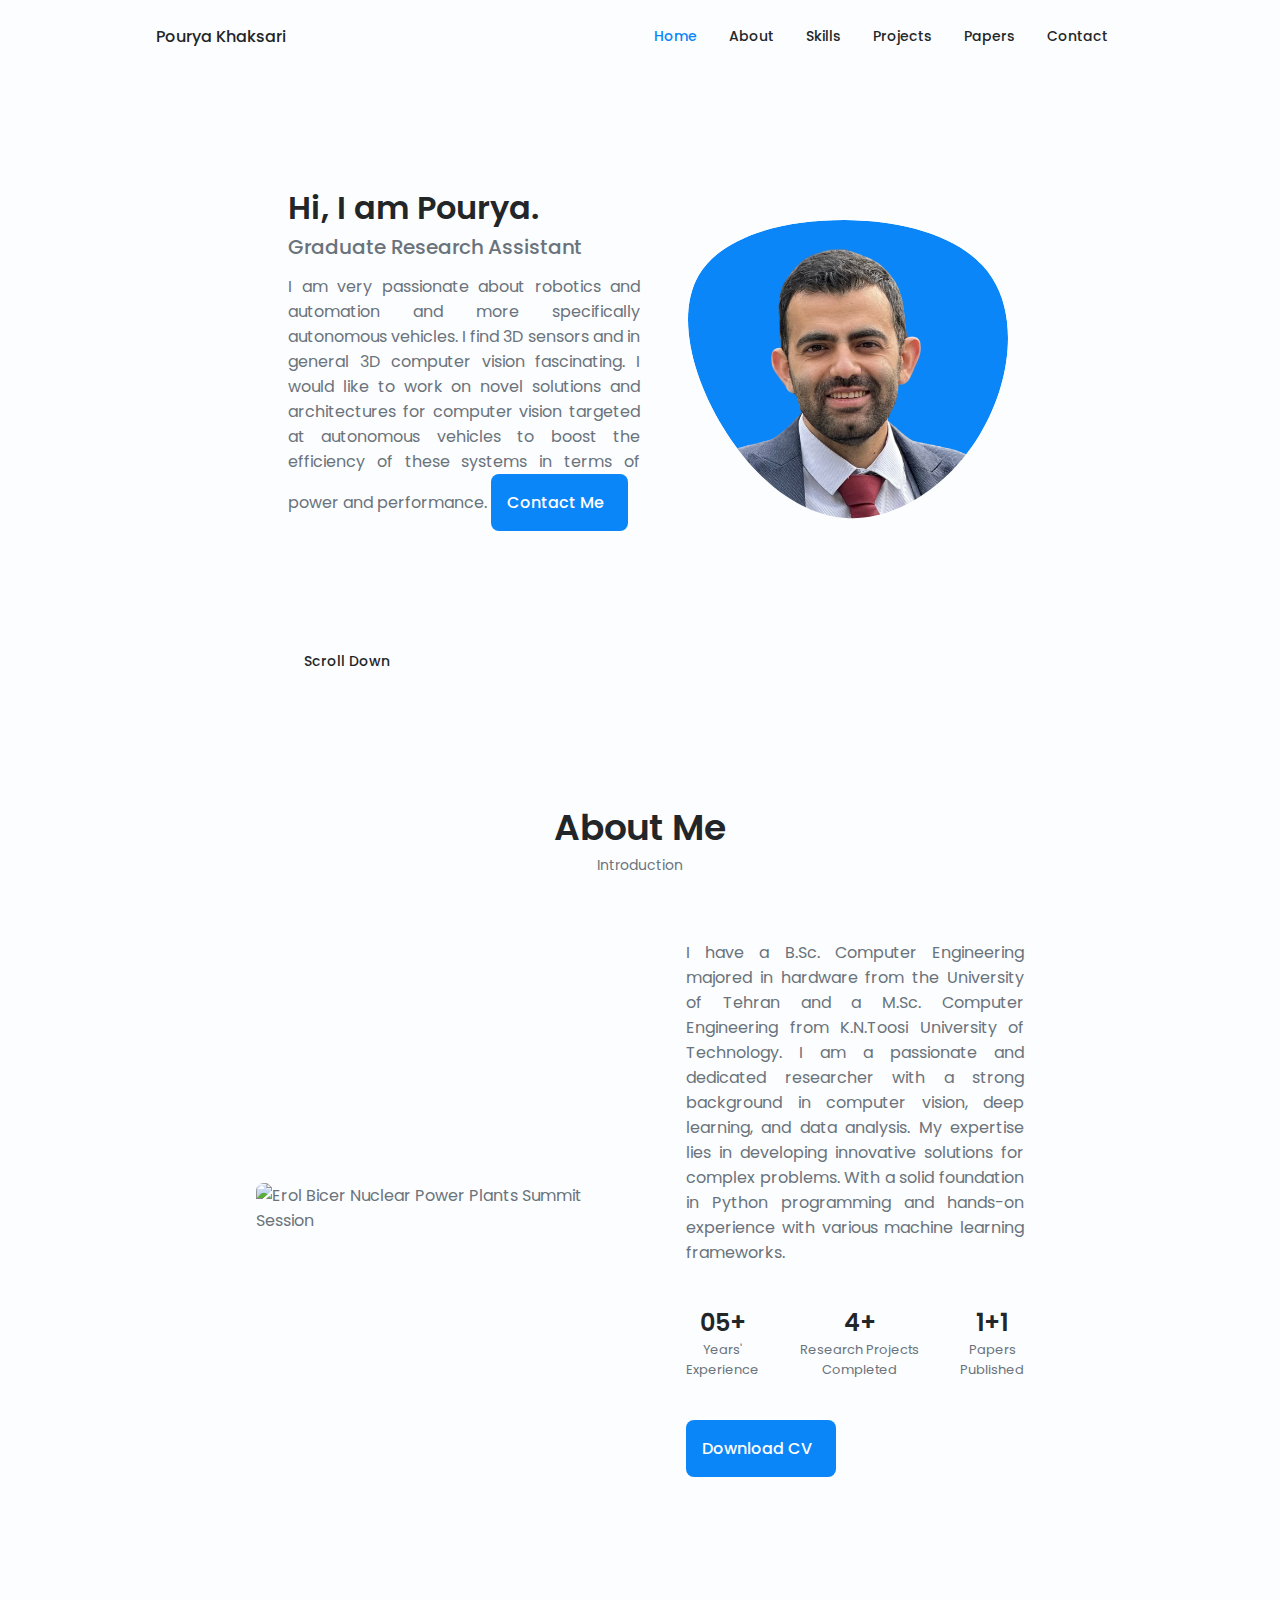
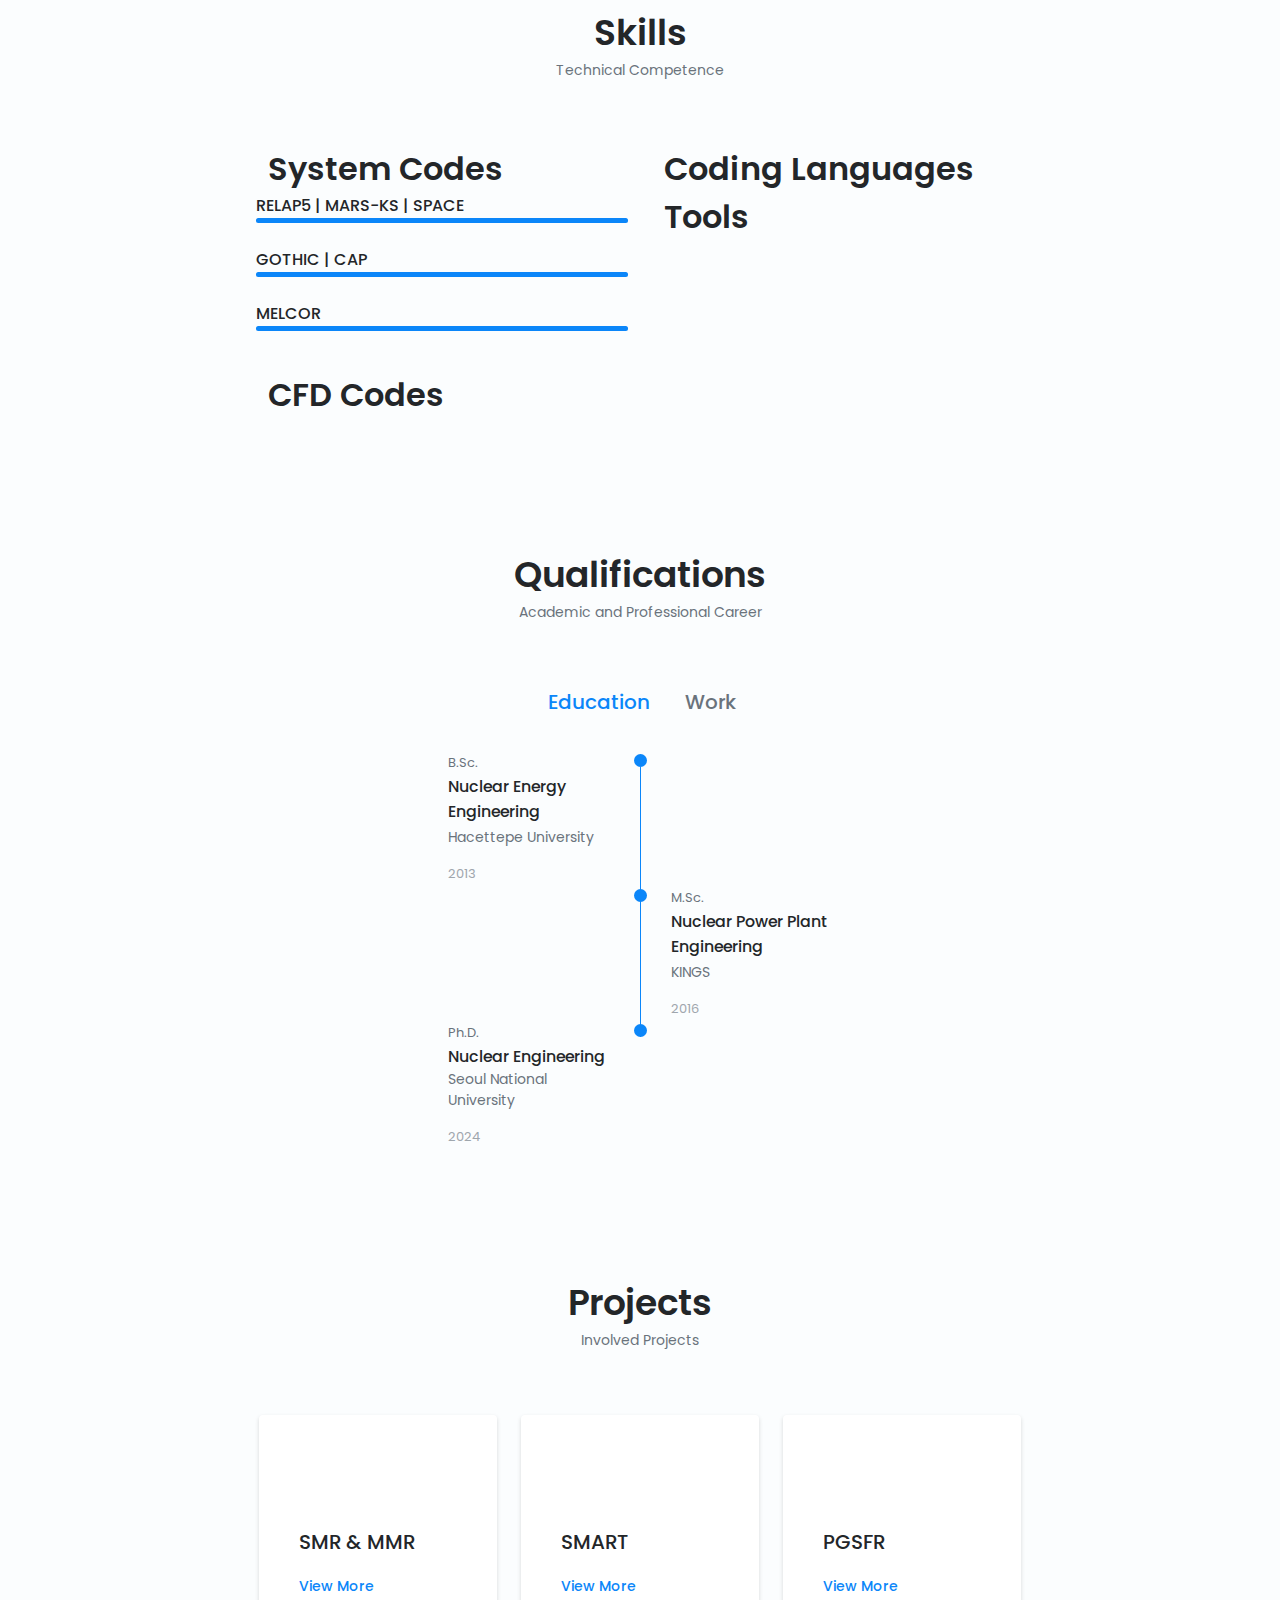
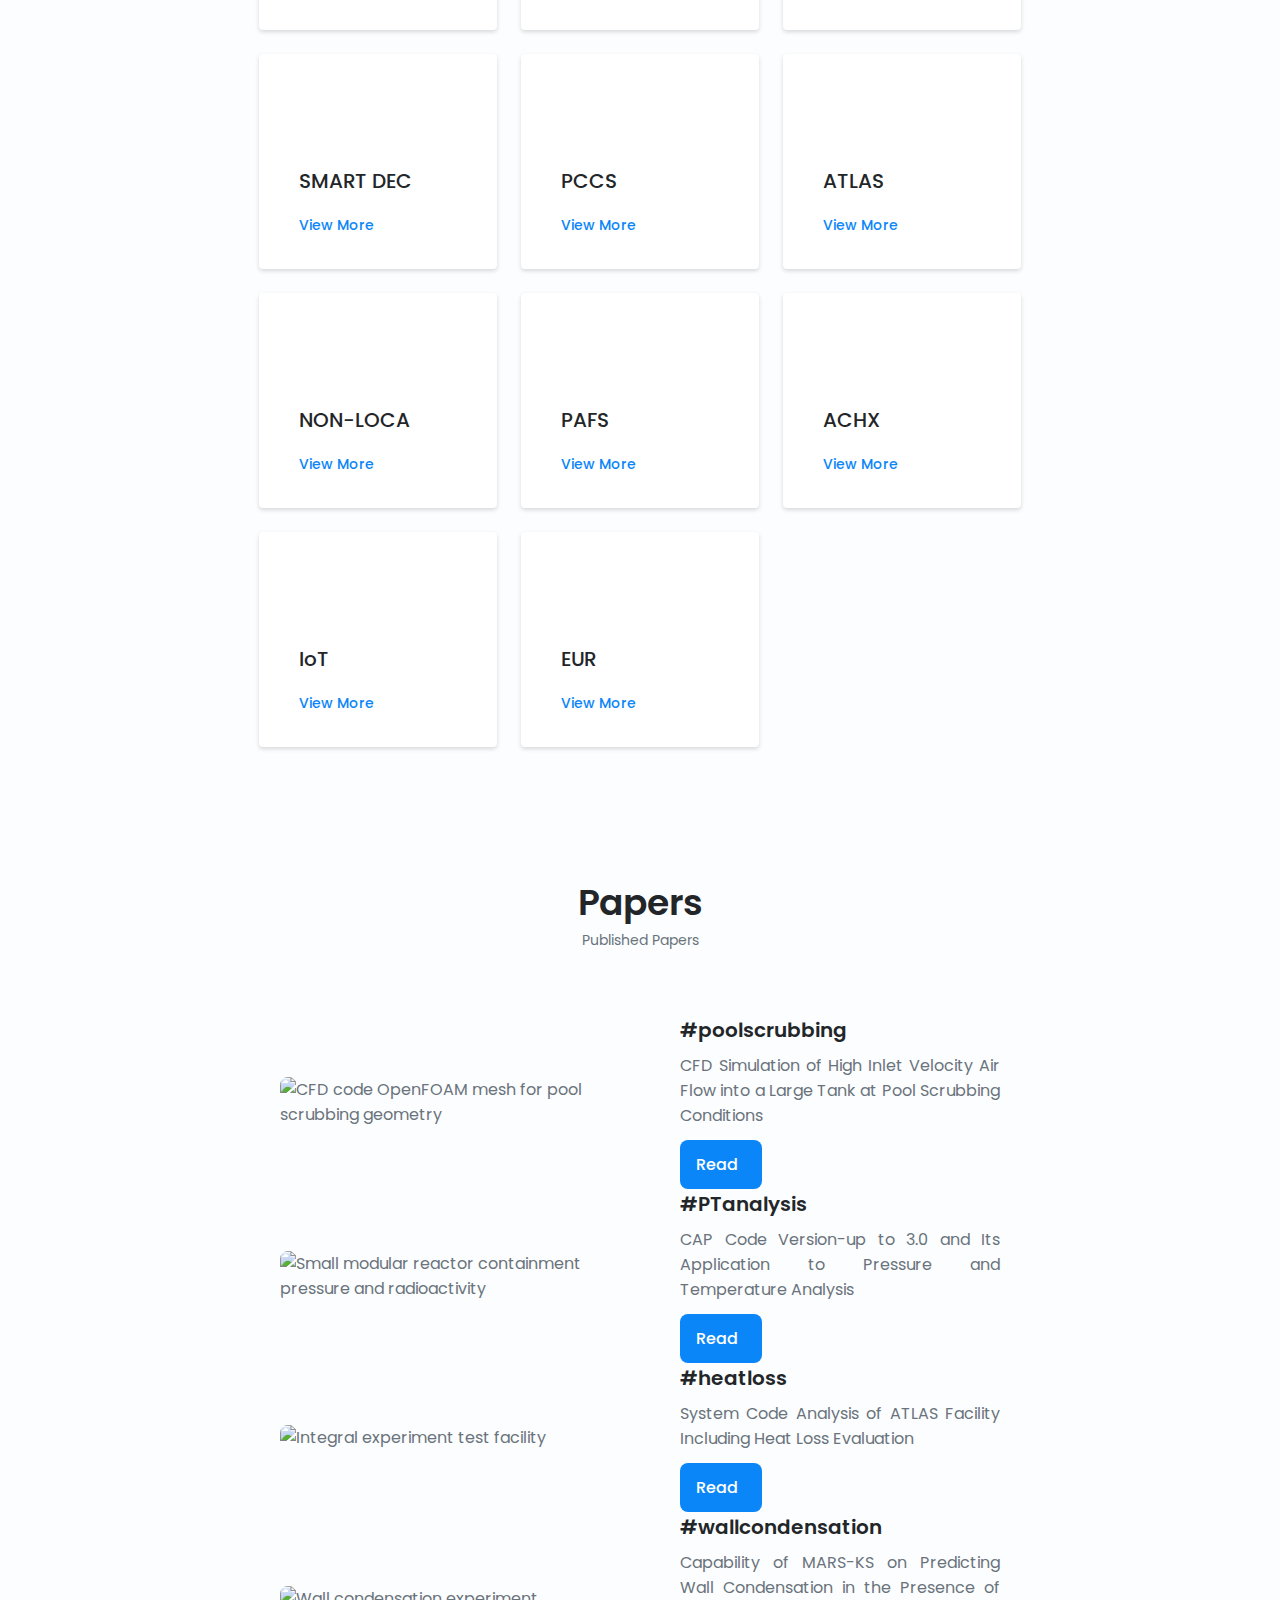
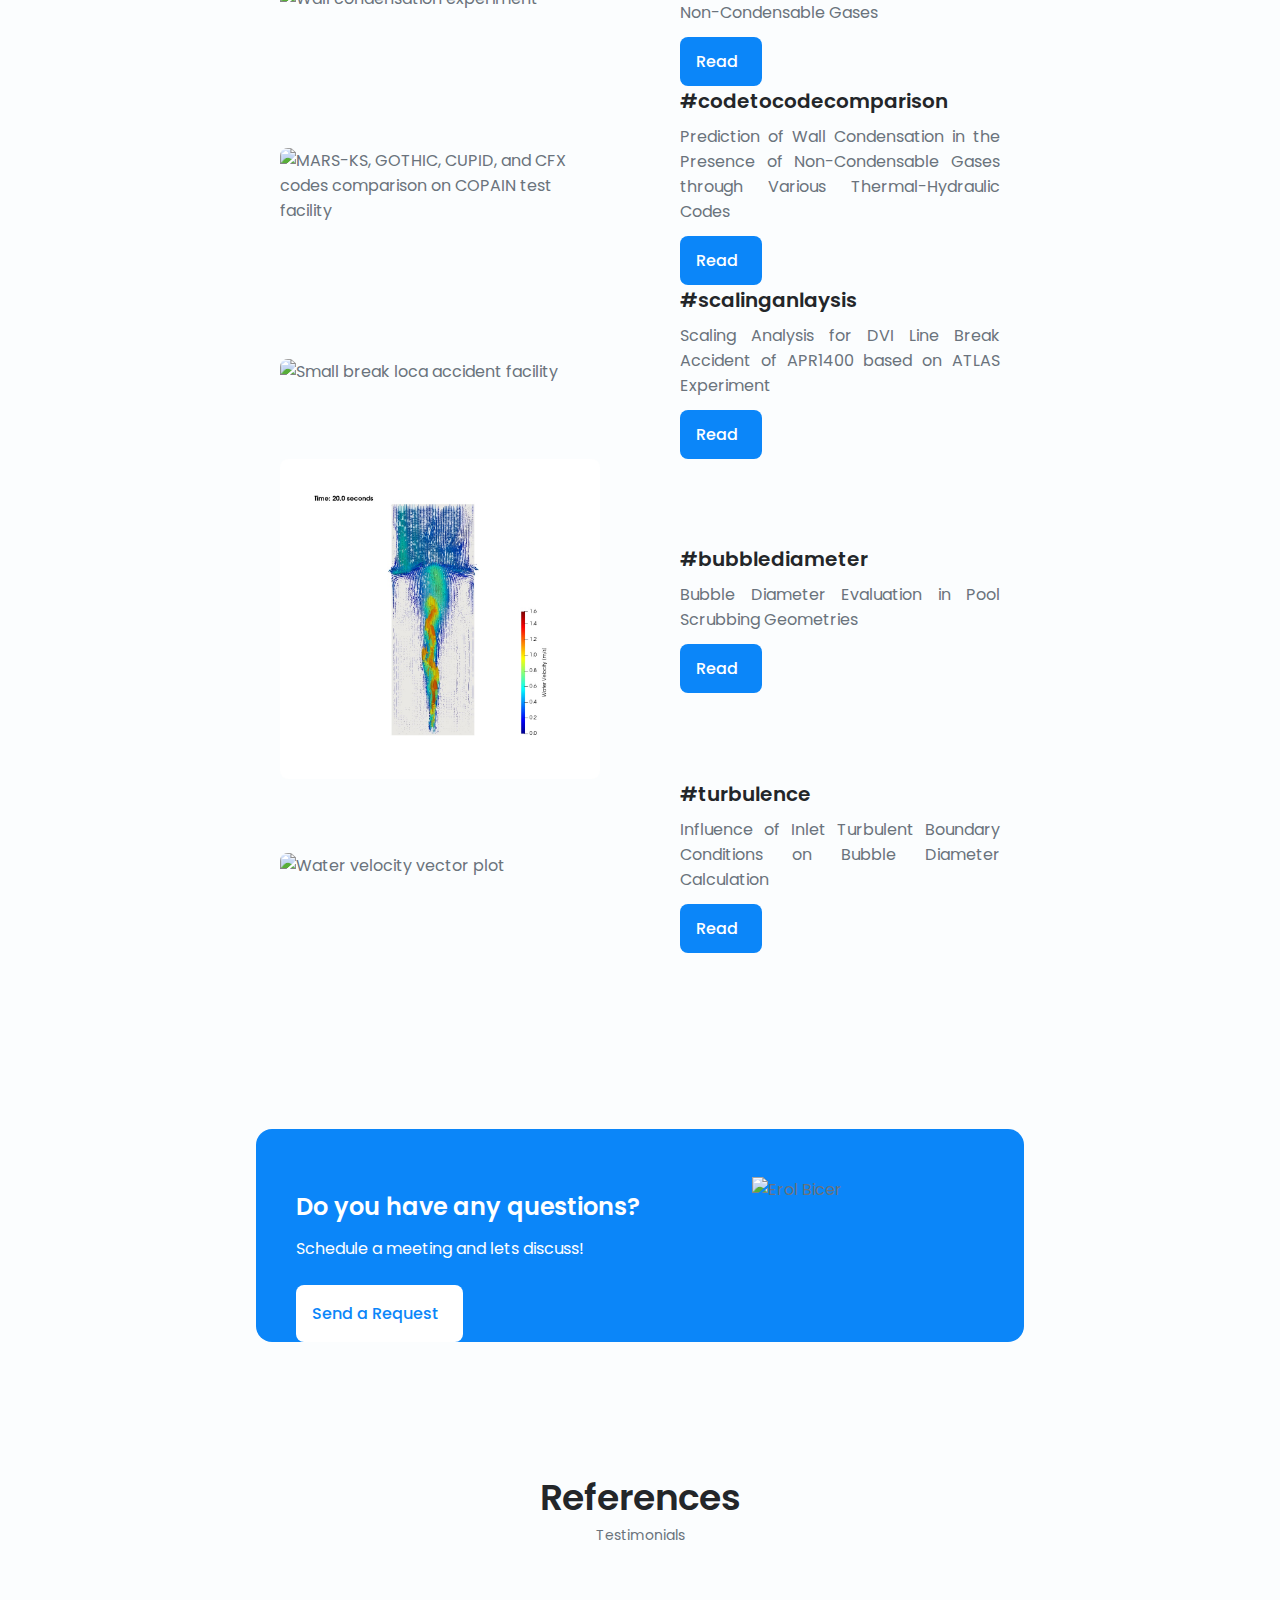
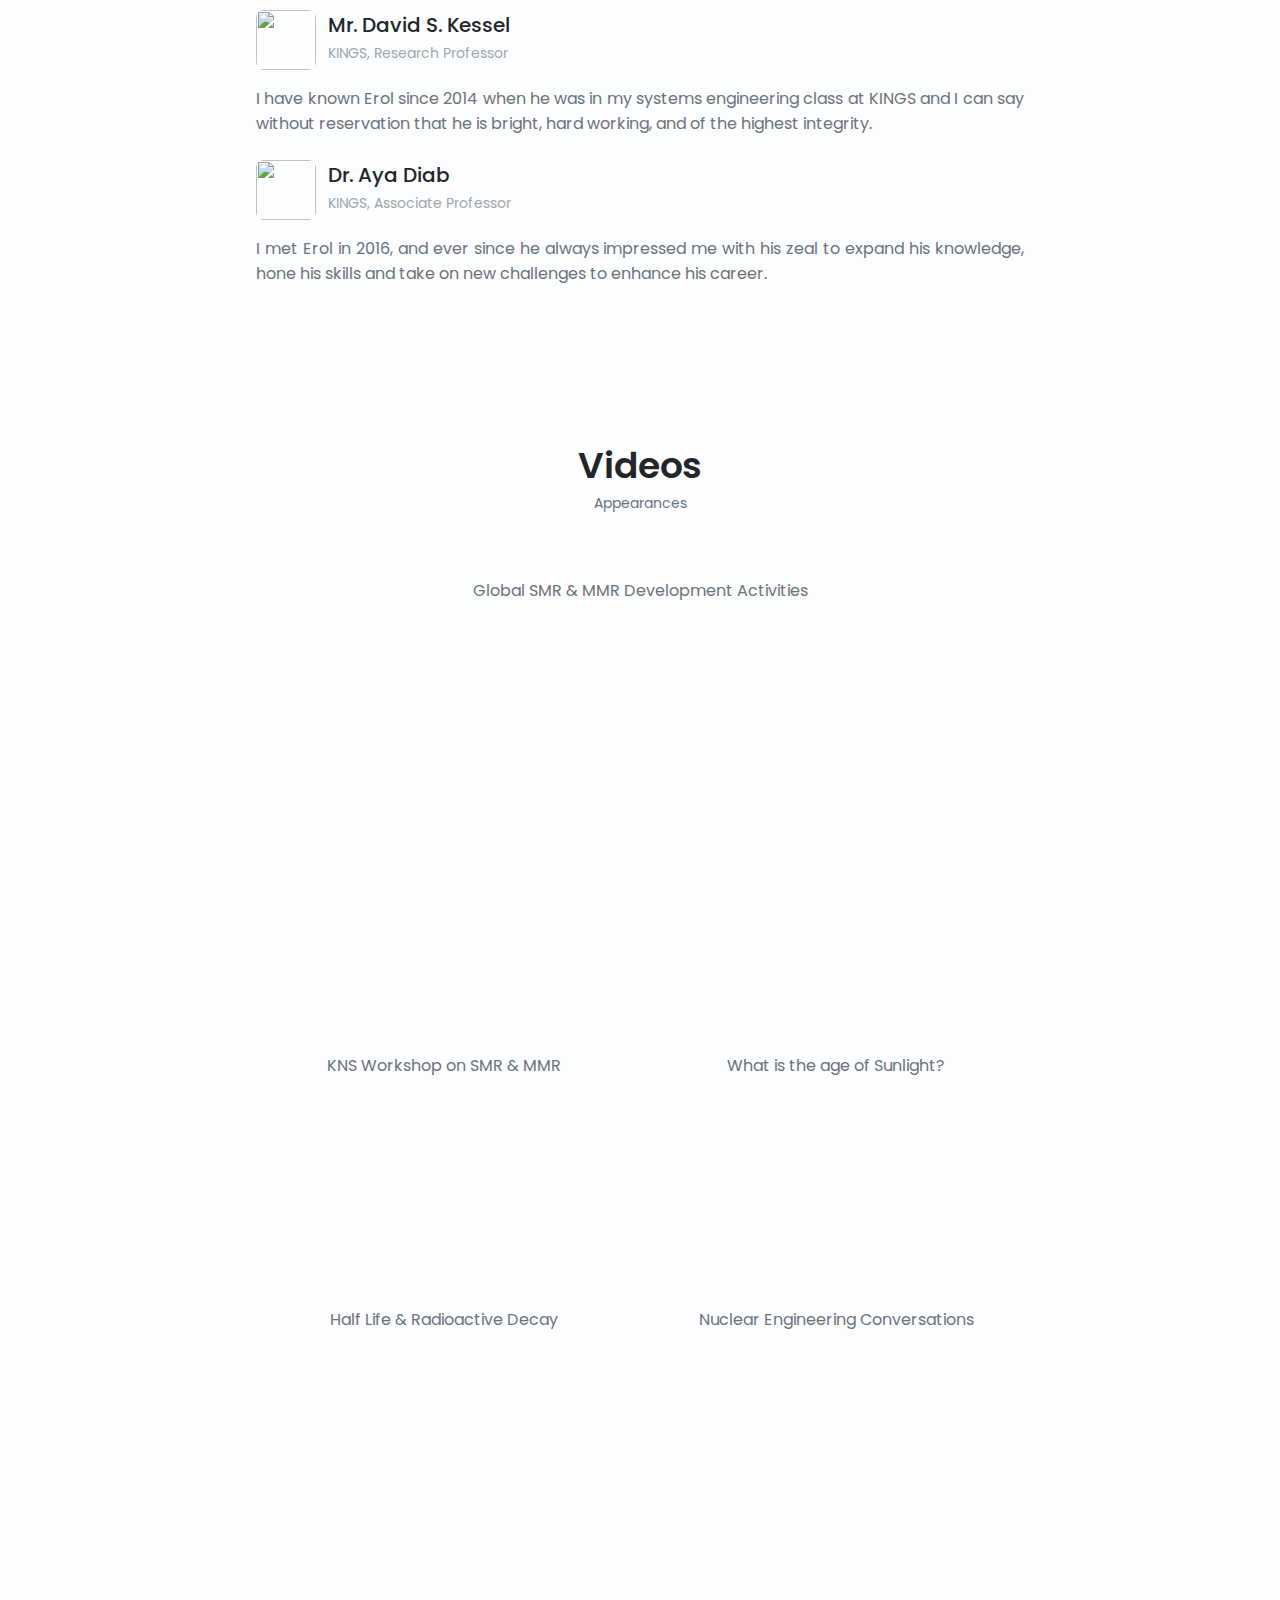
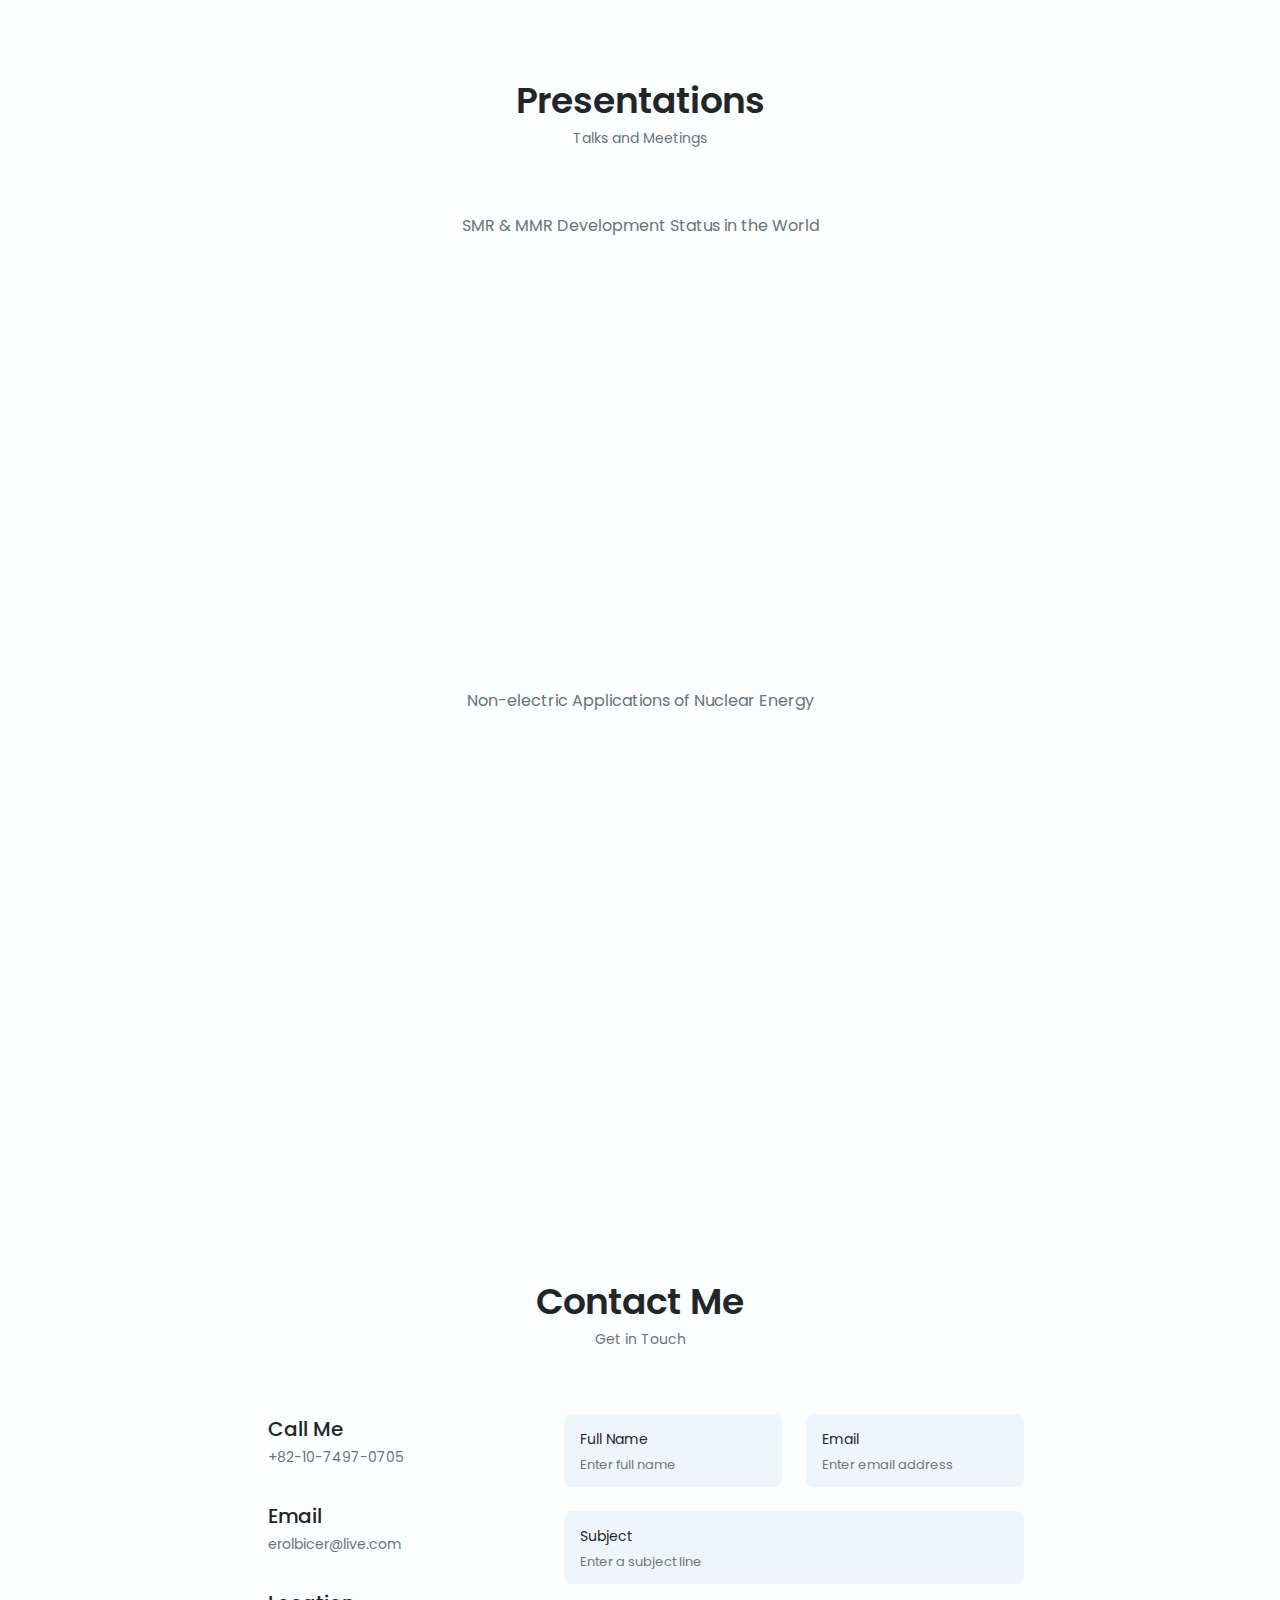
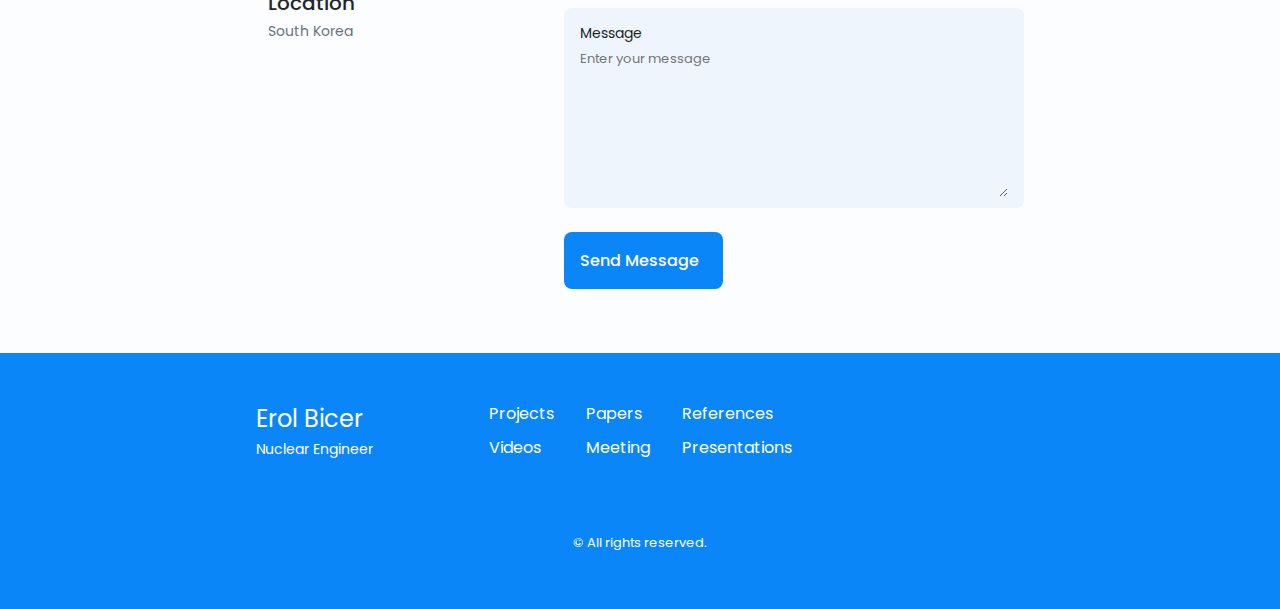
==== index.html @ 5ba8c8b5 "add pdf resume" ====
<!DOCTYPE html>
    <html lang="en">
    <head>
        <meta charset="UTF-8">
        <meta name="viewport" content="width=device-width, initial-scale=1.0">
       
        <!--==================== UNICONS ====================-->
        <link rel="stylesheet" href="https://unicons.iconscout.com/release/v4.0.0/css/line.css">
        
        <!--==================== SWIPER CSS ====================-->
        <link rel="stylesheet" href="assets/css/swiper-bundle.min.css">
        
        <!--==================== CSS ====================-->
        <link rel="stylesheet" href="assets/css/styles.css">

        <!--==================== EMAIL SERVICE ====================-->
        <!-- Sweet Alert -->
        <script src="https://unpkg.com/sweetalert/dist/sweetalert.min.js"></script>
        <!-- Email.JS -->
        <script type="text/javascript" src="https://cdn.jsdelivr.net/npm/@emailjs/browser@3/dist/email.min.js"></script>
        <script type="text/javascript">
            (function() {
                emailjs.init('gF3M_-jS8KuvoCpV4');
            })();
        </script>

        <!--==================== CALENDAR SERVICE ====================-->
        <link href="https://assets.calendly.com/assets/external/widget.css" rel="stylesheet">
        <script src="https://assets.calendly.com/assets/external/widget.js" type="text/javascript" async></script>

        <!--==================== TITLE and Favicon ====================-->
        <title>Pourya Khaksari</title>
        <!-- <link rel="shortcut icon" type="image/png" href="assets/img/"> --> 
        <link rel="apple-touch-icon" sizes="180x180" href="/assets/favicon_io/apple-touch-icon.png">
        <link rel="icon" type="image/png" sizes="32x32" href="/assets/favicon_io/favicon-32x32.png">
        <link rel="icon" type="image/png" sizes="16x16" href="/assets/favicon_io/favicon-16x16.png">
        <!-- <link rel="manifest" href="/site.webmanifest"> -->

        <!-- MS Tile - for Microsoft apps-->
        <meta name="msapplication-TileImage" content="https://github.com/nucerl/myPortfolio/blob/main/assets/snaps/light.png?raw=true" />    

        <!-- HTML Meta Tags -->
        <title>Pourya Khaksari's Resume </title>
        <meta name="description" content="High-level experience in nuclear safety analysis and multinational nuclear project development.">

        <!-- Facebook Meta Tags -->
        <meta property="og:type" content="website">
        <meta property="og:title" content="Pourya Khaksari's Resume ">
        <meta property="og:description" content="High-level experience in nuclear safety analysis and multinational nuclear project development.">
        <meta property="og:image" content="https://github.com/nucerl/myPortfolio/blob/main/assets/snaps/light.png?raw=true">

        <!-- Twitter Meta Tags -->
        <meta name="twitter:card" content="summary_large_image">
        <meta name="twitter:title" content="Pourya Khaksari's Resume ">
        <meta name="twitter:description" content="High-level experience in nuclear safety analysis and multinational nuclear project development.">
        <meta name="twitter:image" content="https://github.com/nucerl/myPortfolio/blob/main/assets/snaps/light.png?raw=true">

        <!-- Google tag (gtag.js) -->
        <script async src="https://www.googletagmanager.com/gtag/js?id=G-2367QRTG56"></script>
        <script>
        window.dataLayer = window.dataLayer || [];
        function gtag(){dataLayer.push(arguments);}
        gtag('js', new Date());

        gtag('config', 'G-2367QRTG56');
        </script>

    </head>

    <body>
        <!--==================== HEADER ====================-->
        <header class="header" id="header">
            <nav class="nav container">
                <a href="#" class="nav__logo">Pourya Khaksari</a>

                <div class="nav__menu" id="nav-menu">
                    <ul class="nav__list grid">
                        <li class="nav__item">
                            <a href="#home" class="nav__link active-link">
                                <i class="uil uil-estate nav__icon"></i> Home
                            </a>
                        </li>
                        <li class="nav__item">
                            <a href="#about" class="nav__link">
                                <i class="uil uil-user nav__icon"></i> About
                            </a>
                        </li>
                        <li class="nav__item">
                            <a href="#skills" class="nav__link">
                                <i class="uil uil-file-alt nav__icon"></i> Skills
                            </a>
                        </li>
                        <li class="nav__item">
                            <a href="#projects" class="nav__link">
                                <i class="uil uil-briefcase-alt nav__icon"></i> Projects
                            </a>
                        </li>
                        <li class="nav__item">
                            <a href="#paper" class="nav__link">
                                <i class="uil uil-scenery nav__icon"></i> Papers
                            </a>
                        </li>
                        <li class="nav__item">
                            <a href="#contact" class="nav__link">
                                <i class="uil uil-message nav__icon"></i> Contact
                            </a>
                        </li>
                    </ul>
                    <i class="uil uil-times nav__close" id="nav-close"></i>
                </div>

                <div class="nav__btns">
                    <!-- Theme Change Buttons -->
                    <i class="uil uil-moon change-theme" id="theme-button"></i>


                    <div class="nav__toggle" id="nav-toggle">
                        <i class="uil uil-apps"></i>
                    </div>
                </div>
            </nav>
        </header>

        <!--==================== MAIN ====================-->
        <main class="main">
            <!--==================== HOME ====================-->
            <section class="home section" id="home" data-id="home">
                <div class="home__container container grid">
                    <div class="home__content grid">
                        <div class="home__social">
                            <a href="https://www.linkedin.com/in/pourya-khaksari/" target="_blank" class="home__social-icon">
                                <i class="uil uil-linkedin-alt"></i>
                            </a>
                            <!-- <a href="https://www.researchgate.net/profile/Erol-Bicer/research" target="_blank" class="home__social-icon">
                                <i class="uil uil-book-open"></i>
                            </a> -->
                            <a href="https://github.com/pourya95" target="_blank" class="home__social-icon">
                                <i class="uil uil-github-alt"></i>
                            </a>
                        </div>

                        <div class="home__img">
                            <svg class="home__blob" viewBox="0 0 200 187" xmlns="http://www.w3.org/2000/svg" xmlns:xlink="http://www.w3.org/1999/xlink">
                                <mask id="mask0" mask-type="alpha">
                                    <path d="M190.312 36.4879C206.582 62.1187 201.309 102.826 182.328 134.186C163.346 165.547 
                                    130.807 187.559 100.226 186.353C69.6454 185.297 41.0228 161.023 21.7403 129.362C2.45775 
                                    97.8511 -7.48481 59.1033 6.67581 34.5279C20.9871 10.1032 59.7028 -0.149132 97.9666 
                                    0.00163737C136.23 0.303176 174.193 10.857 190.312 36.4879Z"/>
                                </mask>
                                <g mask="url(#mask0)">
                                    <path d="M190.312 36.4879C206.582 62.1187 201.309 102.826 182.328 134.186C163.346 
                                    165.547 130.807 187.559 100.226 186.353C69.6454 185.297 41.0228 161.023 21.7403 
                                    129.362C2.45775 97.8511 -7.48481 59.1033 6.67581 34.5279C20.9871 10.1032 59.7028 
                                    -0.149132 97.9666 0.00163737C136.23 0.303176 174.193 10.857 190.312 36.4879Z"/>

                                    <image class="home__blob-img" x='12' y='18' xlink:href="assets/img/image0-removebg.png"/>
                                </g>
                            </svg>
                        </div>

                        <div class="home__data">
                            <h1 class="home__title">Hi, I am Pourya.</h1>
                            <h3 class="home__subtitle">Graduate Research Assistant</h3>
                            <p class="home__description">  I am very passionate about robotics and automation and more specifically autonomous vehicles.
                                I find 3D sensors and in general 3D computer vision fascinating. I would like to work on novel solutions and architectures for computer vision targeted at autonomous vehicles to boost the efficiency of these systems in terms of power and performance.
                                
                                <a href="#contact" class="button button--flex">
                                Contact Me <i class="uil uil-message button__icon"></i>
                            </a>
                        </div>
                    </div>

                    <div class="home__scroll">
                        <a href="#about" class="home__scroll-button button--flex">
                            <i class="uil uil-mouse-alt home__scroll-mouse"></i>
                            <span class="home__scroll-name">Scroll Down</span>
                            <i class="uil uil-arrow-down home__scroll-arrow"></i>
                        </a>
                    </div>
                </div>
            </section>

            <!--==================== ABOUT ====================-->
            <section class="about section" id="about" data-id="about">
                <h2 class="section__title">About Me</h2>
                <span class="section__subtitle">Introduction</span>

                <div class="about__container container grid">
                    <img src="assets/img/about2.jpg" alt="Erol Bicer Nuclear Power Plants Summit Session" class="about__img">


                    <div class="about__data">
                        <p class="about__description">I have a B.Sc. Computer Engineering majored in hardware from the University of Tehran and a M.Sc. Computer Engineering from K.N.Toosi University of Technology.
                            I am a passionate and dedicated researcher with a strong background in computer vision, deep learning, and data analysis. My expertise lies in developing innovative solutions for complex problems.
                            With a solid foundation in Python programming and hands-on experience with various machine learning frameworks.

                            <div class="about__info">
                            <div>
                                <span class="about__info-title">05+</span>
                                <span class="about__info-name">Years' <br> Experience</span>
                            </div>

                            <div>
                                <span class="about__info-title">4+</span>
                                <span class="about__info-name">Research Projects <br> Completed</span>
                            </div>

                            <div>
                                <span class="about__info-title">1+1</span>
                                <span class="about__info-name">Papers <br> Published</span>
                            </div>
                        </div>

                        <div class="about__buttons">
                            <a download="" href="assets/pdf/CVPourya.pdf" class="button button--flex">
                                Download CV<i class="uil uil-download-alt button__icon"></i>
                            </a>
                        </div>
                    </div>
                </div>
            </section>

            <!--==================== SKILLS ====================-->
            <section class="skills section" id="skills" data-id="skills">
                <h2 class="section__title">Skills</h2>
                <span class="section__subtitle">Technical Competence</span>

                <div class="skills__container container grid">
                    <div>
                        <!--==================== SKILLS 1 ====================-->
                        <div class="skills__content skills__open">
                            <div class="skills__header">
                                <i class="uil uil-brackets-curly skills__icon"></i>

                                <div>
                                    <h1 class="skills__titles">System Codes</h1>
                                    <!-- <span class="skills__subtitle">More than 8 years</span> -->
                                </div>

                                <i class="uil uil-angle-down skills__arrow"></i>
                            </div>

                            <div class="skills__list grid">
                                <div class="skills__data">
                                    <div class="skills__titles">
                                        <h3 class="skills__name">RELAP5 | MARS-KS | SPACE</h3>
                                        <!--<span class="skills__number">Advanced</span> -->
                                    </div>
                                    <div class="skills__bar">
                                        <span class="skills__percantage skills__sys-code"></span>
                                    </div>
                                </div>

                                <div class="skills__data">
                                    <div class="skills__titles">
                                        <h3 class="skills__name">GOTHIC | CAP</h3>
                                        <!--<span class="skills__number">Advanced</span> -->
                                    </div>
                                    <div class="skills__bar">
                                        <span class="skills__percantage skills__sys-code"></span>
                                    </div>
                                </div> 

                                <div class="skills__data">
                                    <div class="skills__titles">
                                        <h3 class="skills__name">MELCOR</h3>
                                        <!--<span class="skills__number">Advanced</span> -->
                                    </div>
                                    <div class="skills__bar">
                                        <span class="skills__percantage skills__sys-code"></span>
                                    </div>
                                </div>

                            </div>
                        </div>

                        <!--==================== SKILLS 2 ====================-->
                        <div class="skills__content skills__close">
                            <div class="skills__header">
                                <i class="uil uil-vector-square skills__icon"></i>

                                <div>
                                    <h1 class="skills__titles">CFD Codes</h1>
                                    <!-- <span class="skills__subtitle">More than 2 years</span> -->
                                </div>

                                <i class="uil uil-angle-down skills__arrow"></i>
                            </div>

                            <div class="skills__list grid">
                                <div class="skills__data">
                                    <div class="skills__titles">
                                        <h3 class="skills__name">OpenFOAM</h3>
                                        <!--<span class="skills__number">Proficient</span>--> 
                                    </div>
                                    <div class="skills__bar">
                                        <!--<span class="skills__percantage skills__80"></span>-->
                                        <span class="skills__percantage skills__sys-code"></span>
                                    </div>
                                </div>

                                <div class="skills__data">
                                    <div class="skills__titles">
                                        <h3 class="skills__name">CUPID</h3>
                                    </div>
                                    <div class="skills__bar">
                                        <!--<span class="skills__percantage skills__20"></span>-->
                                        <span class="skills__percantage skills__sys-code"></span>
                                    </div>
                                </div>

                            </div>
                        </div>                        
                    </div>

                    <div>
                        <!--==================== SKILLS 3 ====================-->
                        <div class="skills__content skills__close">
                            <div class="skills__header">
                                <i class="uil uil-arrow skills__icon"></i>

                                <div>
                                    <h1 class="skills__titles">Coding Languages</h1>
                                    <!-- <span class="skills__subtitle">More than 2 years</span> -->
                                </div>

                                <i class="uil uil-angle-down skills__arrow"></i>
                            </div>

                            <div class="skills__list grid">
                                <div class="skills__data">
                                    <div class="skills__titles">
                                        <h3 class="skills__name">MATLAB</h3>
                                        <!--<span class="skills__number">Proficient</span>--> 
                                    </div>
                                    <div class="skills__bar">
                                        <span class="skills__percantage skills__sys-code"></span>
                                    </div>
                                </div>

                                <div class="skills__data">
                                    <div class="skills__titles">
                                        <h3 class="skills__name">FORTRAN</h3>
                                    </div>
                                    <div class="skills__bar">
                                        <span class="skills__percantage skills__sys-code"></span>
                                    </div>
                                </div>

                                <div class="skills__data">
                                    <div class="skills__titles">
                                        <h3 class="skills__name">C++</h3>
                                    </div>
                                    <div class="skills__bar">
                                        <span class="skills__percantage skills__sys-code"></span>
                                    </div>
                                </div>
                                
                                <div class="skills__data">
                                    <div class="skills__titles">
                                        <h3 class="skills__name">HTML | CSS</h3>
                                    </div>
                                    <div class="skills__bar">
                                        <span class="skills__percantage skills__sys-code"></span>
                                    </div>
                                </div>


                            </div>
                        </div>  

                        <!--==================== SKILLS 4 ====================-->
                        <div class="skills__content skills__close">
                            <div class="skills__header">
                                <i class="uil uil-code-branch skills__icon"></i>

                                <div>
                                    <h1 class="skills__titles">Tools</h1>
                                    <!-- <span class="skills__subtitle">More than 2 years</span> -->
                                </div>

                                <i class="uil uil-angle-down skills__arrow"></i>
                            </div>

                            <div class="skills__list grid">
                                <div class="skills__data">
                                    <div class="skills__titles">
                                        <h3 class="skills__name">DOS | UNIX</h3>
                                    </div>
                                    <div class="skills__bar">
                                        <span class="skills__percantage skills__sys-code"></span>
                                    </div>
                                </div>

                                <div class="skills__data">
                                    <div class="skills__titles">
                                        <h3 class="skills__name">Git | GitHub</h3>
                                    </div>
                                    <div class="skills__bar">
                                        <span class="skills__percantage skills__sys-code"></span>
                                    </div>
                                </div>
                                
                                <div class="skills__data">
                                    <div class="skills__titles">
                                        <h3 class="skills__name">ParaView | Salome</h3>
                                        <!--<span class="skills__number">Proficient</span>--> 
                                    </div>
                                    <div class="skills__bar">
                                        <span class="skills__percantage skills__sys-code"></span>
                                    </div>
                                </div>

                                <div class="skills__data">
                                    <div class="skills__titles">
                                        <h3 class="skills__name">CATIA | Origin | Mathcad | MS Office</h3>
                                    </div>
                                    <div class="skills__bar">
                                        <span class="skills__percantage skills__sys-code"></span>
                                    </div>
                                </div>

                            </div>
                        </div>  

                    </div> 
                </div>
            </section>

            <!--==================== QUALIFICATION ====================-->
            <section class="qualification section">
                <h2 class="section__title">Qualifications</h2>
                <span class="section__subtitle">Academic and Professional Career</span>

                <div class="qualification__container container">
                    <div class="qualification__tabs">
                        <div class="qualification__button button--flex qualification__active" data-target="#education">
                            <i class="uil uil-graduation-cap qualification__icon"></i>
                            Education
                        </div>

                        <div class="qualification__button button--flex" data-target="#work">
                            <i class="uil uil-briefcase-alt qualification__icon"></i>
                            Work
                        </div>
                    </div>
                    <div class="qualification__sections">
                        <!--==================== QUALIFICATION CONTENT 1 ====================-->
                        <div class="qualification__content qualification__active" data-content id="education">
                             <!--==================== QUALIFICATION  1 ====================-->
                             <div class="qualification__data">
                                <div>
                                    <span class="qualification__degree">B.Sc.</span>
                                    <h3 class="qualification__title">Nuclear Energy Engineering</h3>
                                    <span class="qualification__subtitle">Hacettepe University</span>
                                    <div class="qualification__calendar">
                                        <i class="uil uil-calendar-alt"></i>
                                        2013
                                    </div>
                                </div>
                                <div>
                                    <span class="qualification__rounder"></span>
                                    <span class="qualification__line"></span>
                                </div>
                            </div>

                             <!--==================== QUALIFICATION  2 ====================-->
                             <div class="qualification__data">
                                <div></div>
                                <div>
                                    <span class="qualification__rounder"></span>
                                    <span class="qualification__line"></span>
                                </div>

                                <div>
                                    <span class="qualification__degree">M.Sc.</span>
                                    <h4 class="qualification__title">Nuclear Power Plant Engineering</h4>
                                    <span class="qualification__subtitle">KINGS</span>
                                    <div class="qualification__calendar">
                                        <i class="uil uil-calendar-alt"></i>
                                        2016
                                    </div>
                                </div>

                            </div>

                             <!--==================== QUALIFICATION  3 ====================-->
                             <div class="qualification__data">
                                <div>
                                    <span class="qualification__degree">Ph.D.</span>
                                    <h3 class="qualification__title">Nuclear Engineering</h3>
                                    <span class="qualification__subtitle">Seoul National University</span>
                                    <div class="qualification__calendar">
                                        <i class="uil uil-calendar-alt"></i>
                                        2024
                                    </div>
                                </div>
                                <div>
                                    <span class="qualification__rounder"></span>
                                    <!-- <span class="qualification__line"></span> -->
                                </div>
                            </div>

                             <!--==================== QUALIFICATION  4 ====================-->
                             <div class="qualification__data">
                                <!-- <div></div> -->

                                <!-- <div>
                                    <span class="qualification__rounder"></span> -->
                                    <!-- <span class="qualification__line"></span> -->
                                <!-- </div> -->

                                <!-- <div>
                                    <h3 class="qualification__title">Nuclear Engineer</h3>
                                    <span class="qualification__subtitle">Hacettepe University</span>
                                    <div class="qualification__calendar">
                                        <i class="uil uil-calendar-alt"></i>
                                        2008 - 2013
                                    </div>
                                </div> -->


                                
                            </div>

                        </div>

                        <!--==================== QUALIFICATION CONTENT 2 ====================-->
                        <div class="qualification__content" data-content id="work">
                            <!--==================== QUALIFICATION  1 ====================-->
                            <div class="qualification__data">
                               <div>
                                   <h3 class="qualification__title">R&D Engineer</h3>
                                   <span class="qualification__subtitle">Bil-Plas Industry</span>
                                   <div class="qualification__calendar">
                                       <i class="uil uil-calendar-alt"></i>
                                       2013 - 2014
                                   </div>
                               </div>
                               <div>
                                   <span class="qualification__rounder"></span>
                                   <span class="qualification__line"></span>
                               </div>
                           </div>

                            <!--==================== QUALIFICATION  2 ====================-->
                            <div class="qualification__data">
                               <div></div>
                               <div>
                                   <span class="qualification__rounder"></span>
                                   <span class="qualification__line"></span>
                               </div>

                               <div>
                                   <h3 class="qualification__title">Assistant Manager</h3>
                                   <span class="qualification__subtitle">FNC Technology</span>
                                   <div class="qualification__calendar">
                                       <i class="uil uil-calendar-alt"></i>
                                       2016 - 2019
                                   </div>
                               </div>

                           </div>

                            <!--==================== QUALIFICATION  3 ====================-->
                            <div class="qualification__data">
                               <div>
                                   <h3 class="qualification__title">Associate Manager</h3>
                                   <span class="qualification__subtitle">FNC Technology</span>
                                   <div class="qualification__calendar">
                                       <i class="uil uil-calendar-alt"></i>
                                       2019 - 2023
                                   </div>
                               </div>
                               <div>
                                   <span class="qualification__rounder"></span>
                                   <span class="qualification__line"></span>
                               </div>
                           </div>

                            <!--==================== QUALIFICATION  4 ====================-->
                            <div class="qualification__data">
                                <div></div>
                                <div>
                                    <span class="qualification__rounder"></span>
                                    <!-- <span class="qualification__line"></span> -->
                                </div>
 
                                <div>
                                    <h3 class="qualification__title">Manager</h3>
                                    <span class="qualification__subtitle">FNC Technology</span>
                                    <div class="qualification__calendar">
                                        <i class="uil uil-calendar-alt"></i>
                                        2023 - Present
                                    </div>
                                </div>
 
                            </div>

                       </div>

                    </div>
                </div>
            </section>

            <!--==================== PROJECTS ====================-->
            <section class="projects section" id="projects" data-id="projects">
                <h2 class="section__title">Projects</h2>
                <span class="section__subtitle">Involved Projects</span>

                <div class="projects__container container grid">
                    <!--==================== PROJECTS 1 ====================-->
                    <div class="projects__content">
                        <div>
                            <i class="uil uil-swatchbook projects__icon"></i>
                            <h3 class="projects__title">SMR & MMR</h3>
                        </div>

                        <span class="button button--flex button--small button--link projects__button">
                            View More
                            <i class="uil uil-arrow-right button__icon"></i>
                        </span>

                        <div class="projects__modal">
                            <div class="projects__modal-content">
                                <h4 class="projects__modal-title">Small and Micro Modular Reactors Technology Analyses </h4>
                                <i class="uil uil-times projects__modal-close"></i>

                                <ul class="projects__modal-projects grid">
                                    <li class="projects__modal-project">
                                        <i class="uil uil-check-circle projects__modal-icon"></i>
                                        <p>Literature and Technology Review</p>
                                    </li>
                                    <li class="projects__modal-project">
                                        <i class="uil uil-check-circle projects__modal-icon"></i>
                                        <p>Technical Feasibility Analysis</p>
                                    </li>
                                    <li class="projects__modal-project">
                                        <i class="uil uil-check-circle projects__modal-icon"></i>
                                        <p>Commercial Feasibility Analysis</p>
                                    </li>
                                </ul>
                            </div>
                        </div>
                    </div> 

                    <!--==================== PROJECTS 2 ====================-->
                    <div class="projects__content">
                        <div>
                            <i class="uil uil-swatchbook projects__icon"></i>
                            <h3 class="projects__title">SMART</h3>
                        </div>

                        <span class="button button--flex button--small button--link projects__button">
                            View More
                            <i class="uil uil-arrow-right button__icon"></i>
                        </span>

                        <div class="projects__modal">
                            <div class="projects__modal-content">
                                <h4 class="projects__modal-title">System-Integrated Modular Advanced Reactor Passive Containment Cooling System</h4>
                                <i class="uil uil-times projects__modal-close"></i>

                                <ul class="projects__modal-projects grid">
                                    <li class="projects__modal-project">
                                        <i class="uil uil-check-circle projects__modal-icon"></i>
                                        <p>Modeling of SMART CPRSS through GOTHIC</p>
                                    </li>
                                    <li class="projects__modal-project">
                                        <i class="uil uil-check-circle projects__modal-icon"></i>
                                        <p>Literature Survey for the Design and Arrangement of Sparger Layout for SMART CPRSS</p>
                                    </li>
                                        <li class="projects__modal-project-ind">
                                            <i class="uil uil-check projects__modal-icon"></i>
                                            <p>Direct contact condensation</p>
                                        </li>
                                        <li class="projects__modal-project-ind">
                                            <i class="uil uil-check projects__modal-icon"></i>
                                            <p>Chugging</p>
                                        </li>
                                    <li class="projects__modal-project">
                                        <i class="uil uil-check-circle projects__modal-icon"></i>
                                        <p>Modeling of SISTA through MARS-KS</p>
                                    </li>
                                    <li class="projects__modal-project">
                                        <i class="uil uil-check-circle projects__modal-icon"></i>
                                        <p>CAP Verification</p>
                                    </li>
                                        <li class="projects__modal-project-ind">
                                            <i class="uil uil-check projects__modal-icon"></i>
                                            <p>Simulations of condensation and boiling conceptual problems through MARS</p>
                                        </li>
                                        <li class="projects__modal-project-ind">
                                            <i class="uil uil-check projects__modal-icon"></i>
                                            <p>Simulations of a conceptual problem through MARS and SPACE</p>
                                        </li>
                                    <li class="projects__modal-project">
                                        <i class="uil uil-check-circle projects__modal-icon"></i>
                                        <p>CAP Input Preparation for sub P/T Analysis</p>
                                    </li>
                                    <li class="projects__modal-project">
                                        <i class="uil uil-check-circle projects__modal-icon"></i>
                                        <p>CPRSS Hydraulics and Heat structure Calculation Sheet Preparation for CAP</p>
                                    </li>
                                </ul>
                            </div>
                        </div>
                    </div>         

                    <!--==================== PROJECTS 3 ====================-->
                    <div class="projects__content">
                        <div>
                            <i class="uil uil-swatchbook projects__icon"></i>
                            <h3 class="projects__title">PGSFR</h3>
                        </div>

                        <span class="button button--flex button--small button--link projects__button">
                            View More
                            <i class="uil uil-arrow-right button__icon"></i>
                        </span>

                        <div class="projects__modal">
                            <div class="projects__modal-content">
                                <h4 class="projects__modal-title">Prototype Gen-IV Sodium-Cooled Fast Reactor Condition Analysis Project</h4>
                                <i class="uil uil-times projects__modal-close"></i>

                                <ul class="projects__modal-projects grid">
                                    <li class="projects__modal-project">
                                        <i class="uil uil-check-circle projects__modal-icon"></i>
                                        <p>Simulations of Design Basis Events through MARS-LMR</p>
                                    </li>
                                        <li class="projects__modal-project-ind">
                                            <i class="uil uil-check projects__modal-icon"></i>
                                            <p>Leakage of Intermediate Heat Transport System Pipe</p>
                                        </li>
                                        <li class="projects__modal-project-ind">
                                            <i class="uil uil-check projects__modal-icon"></i>
                                            <p>Reactor Vessel Leak into the Containment Vessel</p>
                                        </li>
                                </ul>
                            </div>
                        </div>
                    </div>

                    <!--==================== PROJECTS 4 ====================-->
                    <div class="projects__content">
                        <div>
                            <i class="uil uil-swatchbook projects__icon"></i>
                            <h3 class="projects__title">SMART DEC</h3>
                        </div>

                        <span class="button button--flex button--small button--link projects__button">
                            View More
                            <i class="uil uil-arrow-right button__icon"></i>
                        </span>

                        <div class="projects__modal">
                            <div class="projects__modal-content">
                                <h4 class="projects__modal-title">Feasibility Study of the SPACE Code Application on DEC Accident Analysis of SMART</h4>
                                <i class="uil uil-times projects__modal-close"></i>

                                <ul class="projects__modal-projects grid">
                                    <li class="projects__modal-project">
                                        <i class="uil uil-check-circle projects__modal-icon"></i>
                                        <p>SPACE Code Calculation Sheet Preparation</p>
                                    </li>
                                        <li class="projects__modal-project-ind">
                                            <i class="uil uil-check projects__modal-icon"></i>
                                            <p>Passive Safety Injection System (PSIS)</p>
                                        </li>
                                        <li class="projects__modal-project-ind">
                                            <i class="uil uil-check projects__modal-icon"></i>
                                            <p>Passive Residual Heat Removal System (PRHRS)</p>
                                        </li>
                                </ul>
                            </div>
                        </div>
                    </div>
                    
                    <!--==================== PROJECTS 5 ====================-->
                    <div class="projects__content">
                        <div>
                            <i class="uil uil-swatchbook projects__icon"></i>
                            <h3 class="projects__title">PCCS</h3>
                        </div>

                        <span class="button button--flex button--small button--link projects__button">
                            View More
                            <i class="uil uil-arrow-right button__icon"></i>
                        </span>

                        <div class="projects__modal">
                            <div class="projects__modal-content">
                                <h4 class="projects__modal-title">Conceptual Design and Development of Passive Containment Cooling System for APR1400</h4>
                                <i class="uil uil-times projects__modal-close"></i>

                                <ul class="projects__modal-projects grid">
                                    <li class="projects__modal-project">
                                        <i class="uil uil-check-circle projects__modal-icon"></i>
                                        <p>Literature Survey on Condensation with Non-condensable Gases</p>
                                    </li>
                                        <li class="projects__modal-project-ind">
                                            <i class="uil uil-check projects__modal-icon"></i>
                                            <p>Separate and integral test facilities to validate the MARS condensation model</p>
                                        </li>
                                        <li class="projects__modal-project-ind">
                                            <i class="uil uil-check projects__modal-icon"></i>
                                            <p>Available condensation models (e.g. Colburn-Hougen, Peterson's Model)</p>
                                        </li>
                                        <li class="projects__modal-project-ind">
                                            <i class="uil uil-check projects__modal-icon"></i>
                                            <p>Review of MARS condensation model</p>
                                        </li>
                                    <li class="projects__modal-project">
                                        <i class="uil uil-check-circle projects__modal-icon"></i>
                                        <p>COPAIN Test Facility (on-plane condensation) Simulations through MARS-KS</p>
                                    </li>
                                    <li class="projects__modal-project">
                                        <i class="uil uil-check-circle projects__modal-icon"></i>
                                        <p>Dehbi, Kawakubo, Su, Lee Experiments (on-tube condensation) Simulations through MARS-KS</p>
                                    </li>
                                        <li class="projects__modal-project-ind">
                                            <i class="uil uil-check projects__modal-icon"></i>
                                            <p>MARS trouble report to KINS: Volume average velocity deficiency</p>
                                        </li>
                                    <li class="projects__modal-project">
                                        <i class="uil uil-check-circle projects__modal-icon"></i>
                                        <p>Multi-Compartment and Multi-Dimension Simulations (conceptual) through GOTHIC</p>
                                    </li>
                                </ul>
                            </div>
                        </div>
                    </div>                       

                    <!--==================== PROJECTS 6 ====================-->
                    <div class="projects__content">
                        <div>
                            <i class="uil uil-swatchbook projects__icon"></i>
                            <h3 class="projects__title">ATLAS</h3>
                        </div>

                        <span class="button button--flex button--small button--link projects__button">
                            View More
                            <i class="uil uil-arrow-right button__icon"></i>
                        </span>

                        <div class="projects__modal">
                            <div class="projects__modal-content">
                                <h4 class="projects__modal-title">Determination of ATLAS Heat Loss and Improvement of MARS Input Model</h4>
                                <i class="uil uil-times projects__modal-close"></i>

                                <ul class="projects__modal-projects grid">
                                    <li class="projects__modal-project">
                                        <i class="uil uil-check-circle projects__modal-icon"></i>
                                        <p>ATLAS Experimental Facility Heat Loss Quantification of RCS side</p>
                                    </li>
                                    <li class="projects__modal-project">
                                        <i class="uil uil-check-circle projects__modal-icon"></i>
                                        <p>Integral and Differential Approaches</p>
                                    </li>
                                    <li class="projects__modal-project">
                                        <i class="uil uil-check-circle projects__modal-icon"></i>
                                        <p>Implementation of Heat Loss Modeling to MARS Input</p>
                                    </li>
                                    <li class="projects__modal-project">
                                        <i class="uil uil-check-circle projects__modal-icon"></i>
                                        <p>Simulations of OECD and DSP Problems with the new MARS Input</p>
                                    </li>
                                </ul>
                            </div>
                        </div>
                    </div> 

                    <!--==================== PROJECTS 7 ====================-->
                    <div class="projects__content">
                        <div>
                            <i class="uil uil-swatchbook projects__icon"></i>
                            <h3 class="projects__title">NON-LOCA</h3>
                        </div>

                        <span class="button button--flex button--small button--link projects__button">
                            View More
                            <i class="uil uil-arrow-right button__icon"></i>
                        </span>

                        <div class="projects__modal">
                            <div class="projects__modal-content">
                                <h4 class="projects__modal-title">SPACE Code Input Deck Preparation and Validation</h4>
                                <i class="uil uil-times projects__modal-close"></i>

                                <ul class="projects__modal-projects grid">
                                    <li class="projects__modal-project">
                                        <i class="uil uil-check-circle projects__modal-icon"></i>
                                        <p>HANUL 1&2 Hydraulics and Heat Structure Calculation Sheet Preparation for SPACE</p>
                                    </li>
                                        <li class="projects__modal-project-ind">
                                            <i class="uil uil-check projects__modal-icon"></i>
                                            <p>Reactor pressure vessel</p>
                                        </li>
                                        <li class="projects__modal-project-ind">
                                            <i class="uil uil-check projects__modal-icon"></i>
                                            <p>Steam generators</p>
                                        </li>
                                        <li class="projects__modal-project-ind">
                                            <i class="uil uil-check projects__modal-icon"></i>
                                            <p>Steam generators</p>
                                        </li>
                                        <li class="projects__modal-project-ind">
                                            <i class="uil uil-check projects__modal-icon"></i>
                                            <p>Secondary Systems</p>
                                        </li>
                                    <li class="projects__modal-project">
                                        <i class="uil uil-check-circle projects__modal-icon"></i>
                                        <p>HANUL 5&6 Hydraulics and Heat Structure Calculation Sheet Preparation for SPACE</p>
                                    </li>
                                        <li class="projects__modal-project-ind">
                                            <i class="uil uil-check projects__modal-icon"></i>
                                            <p>Steam generators</p>
                                        </li>
                                        <li class="projects__modal-project-ind">
                                            <i class="uil uil-check projects__modal-icon"></i>
                                            <p>Steam lines</p>
                                        </li>
                                        <li class="projects__modal-project-ind">
                                            <i class="uil uil-check projects__modal-icon"></i>
                                            <p>Safety systems</p>
                                        </li>
                                        <li class="projects__modal-project-ind">
                                            <i class="uil uil-check projects__modal-icon"></i>
                                            <p>SPACE Code Validation</p>
                                        </li>
                                        <li class="projects__modal-project-ind">
                                            <i class="uil uil-check projects__modal-icon"></i>
                                            <p>DSP01 - ATLAS DVI line break SBLOCA simulation</p>
                                        </li>
                                        <li class="projects__modal-project-ind">
                                            <i class="uil uil-check projects__modal-icon"></i>
                                            <p>DSP02 - ATLAS CL SBLOCA</p>
                                        </li>
                                        <li class="projects__modal-project-ind">
                                            <i class="uil uil-check projects__modal-icon"></i>
                                            <p>Marviken sensitivity tests</p>
                                        </li>
                                </ul>
                            </div>
                        </div>
                    </div>

                    <!--==================== PROJECTS 8 ====================-->
                    <div class="projects__content">
                        <div>
                            <i class="uil uil-swatchbook projects__icon"></i>
                            <h3 class="projects__title">PAFS</h3>
                        </div>

                        <span class="button button--flex button--small button--link projects__button">
                            View More
                            <i class="uil uil-arrow-right button__icon"></i>
                        </span>

                        <div class="projects__modal">
                            <div class="projects__modal-content">
                                <h4 class="projects__modal-title">Passive Auxiliary Feedwater System Development</h4>
                                <i class="uil uil-times projects__modal-close"></i>

                                <ul class="projects__modal-projects grid">
                                    <li class="projects__modal-project">
                                        <i class="uil uil-check-circle projects__modal-icon"></i>
                                        <p>Calculation of Pipe Flow Resistance Coefficients</p>
                                    </li>
                                    <li class="projects__modal-project">
                                        <i class="uil uil-check-circle projects__modal-icon"></i>
                                        <p>RELAP5 Input Deck Preparation for HANUL5&6</p>
                                    </li>
                                        <li class="projects__modal-project-ind">
                                            <i class="uil uil-check projects__modal-icon"></i>
                                            <p>Full steady-state input model</p>
                                        </li>
                                        <li class="projects__modal-project-ind">
                                            <i class="uil uil-check projects__modal-icon"></i>
                                            <p>Code-to-code verification with SPACE</p>
                                        </li>
                                </ul>
                            </div>
                        </div>
                    </div>

                    <!--==================== PROJECTS 9 ====================-->
                    <div class="projects__content">
                        <div>
                            <i class="uil uil-swatchbook projects__icon"></i>
                            <h3 class="projects__title">ACHX</h3>
                        </div>

                        <span class="button button--flex button--small button--link projects__button">
                            View More
                            <i class="uil uil-arrow-right button__icon"></i>
                        </span>

                        <div class="projects__modal">
                            <div class="projects__modal-content">
                                <h4 class="projects__modal-title">Air Cooling Heat Exchanger Experiment Simulations through MARS-KS</h4>
                                <i class="uil uil-times projects__modal-close"></i>

                                <ul class="projects__modal-projects grid">
                                    <li class="projects__modal-project">
                                        <i class="uil uil-check-circle projects__modal-icon"></i>
                                        <p>Fin Efficiency</p>
                                    </li>
                                    <li class="projects__modal-project">
                                        <i class="uil uil-check-circle projects__modal-icon"></i>
                                        <p>Fouling</p>
                                    </li>
                                    <li class="projects__modal-project">
                                        <i class="uil uil-check-circle projects__modal-icon"></i>
                                        <p>Heat Transfer Coefficient</p>
                                    </li>
                                    <li class="projects__modal-project">
                                        <i class="uil uil-check-circle projects__modal-icon"></i>
                                        <p>Loss Coefficient</p>
                                    </li>
                                </ul>
                            </div>
                        </div>
                    </div> 

                    <!--==================== PROJECTS 10 ====================-->
                    <div class="projects__content">
                        <div>
                            <i class="uil uil-swatchbook projects__icon"></i>
                            <h3 class="projects__title">IoT</h3>
                        </div>

                        <span class="button button--flex button--small button--link projects__button">
                            View More
                            <i class="uil uil-arrow-right button__icon"></i>
                        </span>

                        <div class="projects__modal">
                            <div class="projects__modal-content">
                                <h4 class="projects__modal-title"> Review of Regulatory Criteria for using IoT Technologies in Radioactive Waste Management</h4>
                                <i class="uil uil-times projects__modal-close"></i>

                                <ul class="projects__modal-projects grid">
                                    <li class="projects__modal-project">
                                        <i class="uil uil-check-circle projects__modal-icon"></i>
                                        <p>Review of RFID (Radio Frequency Identification System) and IoT technologies</p>
                                    </li>
                                    <li class="projects__modal-project">
                                        <i class="uil uil-check-circle projects__modal-icon"></i>
                                        <p>Review of IoT applications in radioactive waste management</p>
                                    </li>
                                    <li class="projects__modal-project">
                                        <i class="uil uil-check-circle projects__modal-icon"></i>
                                        <p>Review of global IoT standards and best practices</p>
                                    </li>
                                </ul>
                            </div>
                        </div>
                    </div> 

                    <!--==================== PROJECTS 11 ====================-->
                    <div class="projects__content">
                        <div>
                            <i class="uil uil-swatchbook projects__icon"></i>
                            <h3 class="projects__title">EUR</h3>
                        </div>

                        <span class="button button--flex button--small button--link projects__button">
                            View More
                            <i class="uil uil-arrow-right button__icon"></i>
                        </span>

                        <div class="projects__modal">
                            <div class="projects__modal-content">
                                <h4 class="projects__modal-title">APR1000 PAFS Standard Design Development and EUR Certification Support</h4>
                                <i class="uil uil-times projects__modal-close"></i>

                                <ul class="projects__modal-projects grid">
                                    <li class="projects__modal-project">
                                        <i class="uil uil-check-circle projects__modal-icon"></i>
                                        <p>Literature Review</p>
                                    </li>
                                    <li class="projects__modal-project">
                                        <i class="uil uil-check-circle projects__modal-icon"></i>
                                        <p>Technical Support</p>
                                    </li>
                                </ul>
                            </div>
                        </div>
                    </div> 
                </div>
            </section>

            <!--==================== PAPERS ====================-->
            <section class="paper section" id="paper" data-id="paper">
                <h2 class="section__title">Papers</h2>
                <span class="section__subtitle">Published Papers</span>
                
                <div class="paper__container container swiper">
                    <div class="swiper-wrapper">
                        <!--==================== PAPER 1 ====================-->
                        <div class="paper__content grid swiper-slide">
                            <img src="assets/img/paper1.jpg" alt="CFD code OpenFOAM mesh for pool scrubbing geometry" class="paper__img">

                            <div class="paper__dat">
                                <h3 class="paper__title">#poolscrubbing</h3>
                                <p class="paper__description">CFD Simulation of High Inlet Velocity Air Flow into a Large Tank at Pool Scrubbing Conditions</p>
                                <a href="https://www.researchgate.net/publication/355117622_CFD_Simulation_of_High_Inlet_Velocity_Air_Flow_into_a_Large_Tank_at_Pool_Scrubbing_Conditions" target="_blank" class="button button--flex button--small paper__button">
                                    Read
                                    <i class="uil uil-arrow-right button__icon"></i>
                                </a>
                            </div>
                        </div>  

                        <!--==================== PAPER 2 ====================-->
                        <div class="paper__content grid swiper-slide">
                            <img src="assets/img/paper2.jpg" alt="Small modular reactor containment pressure and radioactivity" class="paper__img">

                            <div class="paper__dat">
                                <h3 class="paper__title">#PTanalysis</h3>
                                <p class="paper__description">CAP Code Version-up to 3.0 and Its Application to Pressure and Temperature Analysis</p>
                                <a href="https://www.researchgate.net/publication/346875695_CAP_Code_Version-up_to_30_and_Its_Application_to_Pressure_and_Temperature_Analysis" target="_blank" class="button button--flex button--small paper__button">
                                    Read
                                    <i class="uil uil-arrow-right button__icon"></i>
                                </a>
                            </div>
                        </div>   

                        <!--==================== PAPER 3 ====================-->
                        <div class="paper__content grid swiper-slide">
                            <img src="assets/img/paper3.jpg" alt="Integral experiment test facility" class="paper__img">

                            <div class="paper__dat">
                                <h3 class="paper__title">#heatloss</h3>
                                <p class="paper__description">System Code Analysis of ATLAS Facility Including Heat Loss Evaluation</p>
                                <a href="https://www.researchgate.net/publication/333992851_System_Code_Analysis_of_ATLAS_Facility_Including_Heat_Loss_Evaluations" target="_blank" class="button button--flex button--small paper__button">
                                    Read
                                    <i class="uil uil-arrow-right button__icon"></i>
                                </a>
                            </div>
                        </div>                       

                        <!--==================== PAPER 4 ====================-->
                        <div class="paper__content grid swiper-slide">
                            <img src="assets/img/paper4.jpg" alt="Wall condensation experiment" class="paper__img">

                            <div class="paper__dat">
                                <h3 class="paper__title">#wallcondensation</h3>
                                <p class="paper__description">Capability of MARS-KS on Predicting Wall Condensation in the Presence of Non-Condensable Gases</p>
                                <a href="https://www.researchgate.net/publication/306224035_Capability_of_MARS-KS_on_Predicting_Wall_Condensation_in_the_Presence_of_Non-Condensable_Gases" target="_blank" class="button button--flex button--small paper__button">
                                    Read
                                    <i class="uil uil-arrow-right button__icon"></i>
                                </a>
                            </div>
                        </div> 

                        <!--==================== PAPER 5 ====================-->
                        <div class="paper__content grid swiper-slide">
                            <img src="assets/img/paper5.jpg" alt="MARS-KS, GOTHIC, CUPID, and CFX codes comparison on COPAIN test facility" class="paper__img">

                            <div class="paper__dat">
                                <h3 class="paper__title">#codetocodecomparison</h3>
                                <p class="paper__description">Prediction of Wall Condensation in the Presence of Non-Condensable Gases through Various Thermal-Hydraulic Codes</p>
                                <a href="https://www.researchgate.net/publication/306224130_Prediction_of_Wall_Condensation_in_the_Presence_of_Non-Condensable_Gases_through_Various_Thermal-Hydraulic_Codes" target="_blank" class="button button--flex button--small paper__button">
                                    Read
                                    <i class="uil uil-arrow-right button__icon"></i>
                                </a>
                            </div>
                        </div> 
                        
                        <!--==================== PAPER 6 ====================-->
                        <div class="paper__content grid swiper-slide">
                            <img src="assets/img/paper6.jpg" alt="Small break loca accident facility" class="paper__img">

                            <div class="paper__dat">
                                <h3 class="paper__title">#scalinganlaysis</h3>
                                <p class="paper__description">Scaling Analysis for DVI Line Break Accident of APR1400 based on ATLAS Experiment</p>
                                <a href="https://www.researchgate.net/publication/306400133_Scaling_Analysis_for_DVI_Line_Break_Accident_of_APR1400_based_on_ATLAS_Experiment" target="_blank" class="button button--flex button--small paper__button">
                                    Read
                                    <i class="uil uil-arrow-right button__icon"></i>
                                </a>
                            </div>
                        </div>                         
                        
                        <!--==================== PAPER 7 ====================-->
                        <div class="paper__content grid swiper-slide">
                            <img src="assets/img/paper7.jpg" alt="Water velocity vector plot" class="paper__img">

                            <div class="paper__dat">
                                <h3 class="paper__title">#bubblediameter</h3>
                                <p class="paper__description">Bubble Diameter Evaluation in Pool Scrubbing Geometries</p>
                                <a href="https://www.researchgate.net/publication/370289690_Bubble_Diameter_Evaluation_in_Pool_Scrubbing_Geometries" target="_blank" class="button button--flex button--small paper__button">
                                    Read
                                    <i class="uil uil-arrow-right button__icon"></i>
                                </a>
                            </div>
                        </div>                         
                        
                        <!--==================== PAPER 8 ====================-->
                        <div class="paper__content grid swiper-slide">
                            <img src="assets/img/paper8.jpg" alt="Water velocity vector plot" class="paper__img">

                            <div class="paper__dat">
                                <h3 class="paper__title">#turbulence</h3>
                                <p class="paper__description">Influence of Inlet Turbulent Boundary Conditions on Bubble Diameter Calculation</p>
                                <a href="https://www.researchgate.net/publication/370902232_Influence_of_Inlet_Turbulent_Boundary_Conditions_on_Bubble_Diameter_Calculation" target="_blank" class="button button--flex button--small paper__button">
                                    Read
                                    <i class="uil uil-arrow-right button__icon"></i>
                                </a>
                            </div>
                        </div>                         

                    </div>

                        <!-- Add Arrows -->
                        <div class="swiper-button-next">
                            <i class="uil uil-angle-right-b swiper-paper-icon"></i>
                        </div>
                        <div class="swiper-button-prev">
                            <i class="uil uil-angle-left-b swiper-paper-icon"></i>
                        </div>

                        <!-- Add Pagination -->
                        <div class="swiper-pagination"></div>
                </div>
            </section>

            <!--==================== REQUEST MEETING ====================-->
            <section class="project section" id="meeting">
                <div class="project__bg">
                    <div class="project__container container grid">
                        <div class="project__data">
                            <h2 class="project__title">Do you have any questions?</h2>
                            <p class="project__description">Schedule a meeting and lets discuss!</p>
                            <!-- <a href="#meeting" class="button button--flex button--white">
                                Send a Request
                                <i class="uil uil-message project_icon button__icon"></i>
                            </a> -->
                            <a href="#meeting" onclick="Calendly.initPopupWidget({url: 'https://calendly.com/erolbicer/onlinemeeting?hide_gdpr_banner=1&text_color=7c716a&primary_color=f9660b'});return false;" class="button button--flex button--white">
                                Send a Request
                                <i href="#meeting" class="uil uil-message project_icon button__icon"></i>
                            </a>
                        </div>
                        <img src="assets/img/perfil.png" alt="Erol Bicer" class="project__img">
                    </div>
                </div>
            </section>

            <!--==================== TESTIMONIAL ====================-->
            <section class="testimonial section" id="testimonials">
                <h2 class="section__title">References</h2>
                <span class="section__subtitle">Testimonials</span>

                <div class="testimonial__container container swiper">
                    <div class="swiper-wrapper">
                         <!--==================== TESTIMONIAL 1 ====================-->
                         <div class="testimonial__content swiper-slide">
                            <div class="testimonial__data">
                                <div class="testimonial__header">
                                    <img src="assets/img/dsk.jpg" alt="" class="testimonial__img">

                                    <div>
                                        <h3 class="testimonial__name">Mr. David S. Kessel</h3>
                                        <span class="testimonial__client">KINGS, Research Professor</span>
                                    </div>
                                </div>
                                <!-- <div>
                                    <i class="uil uil-star testimonial__icon-star"></i>
                                    <i class="uil uil-star testimonial__icon-star"></i>
                                    <i class="uil uil-star testimonial__icon-star"></i>
                                    <i class="uil uil-star testimonial__icon-star"></i>
                                    <i class="uil uil-star testimonial__icon-star"></i>
                                </div> -->
                            </div>
                            <p class="testimonial__description">I have known Erol since 2014 when he was in my systems engineering class at KINGS and I can say without reservation that he is bright, hard working, and of the highest integrity.</p>
                         </div>
                         
                         <!--==================== TESTIMONIAL 2 ====================-->
                         <div class="testimonial__content swiper-slide">
                            <div class="testimonial__data">
                                <div class="testimonial__header">
                                    <img src="assets/img/ad.jpg" alt="" class="testimonial__img">

                                    <div>
                                        <h3 class="testimonial__name">Dr. Aya Diab</h3>
                                        <span class="testimonial__client">KINGS, Associate Professor</span>
                                    </div>
                                </div>
                                <!-- <div>
                                    <i class="uil uil-star testimonial__icon-star"></i>
                                    <i class="uil uil-star testimonial__icon-star"></i>
                                    <i class="uil uil-star testimonial__icon-star"></i>
                                    <i class="uil uil-star testimonial__icon-star"></i>
                                    <i class="uil uil-star testimonial__icon-star"></i>
                                </div> -->
                            </div>
                            <p class="testimonial__description">I met Erol in 2016, and ever since he always impressed me with his zeal to expand his knowledge, hone his skills and take on new challenges to enhance his career.</p>
                         </div>
                    </div>

                    <!-- Add Pagination -->
                    <div class="swiper-pagination swiper-pagination-testimonial"></div>
                </div>
            </section>

            <!--==================== VIDEOS ====================-->
            <section class="videos section" id="videos">
                <h2 class="section__title">Videos</h2>
                <span class="section__subtitle">Appearances</span>

                <div class="videos__container container grid">
                    <div class="videos__content-top">
                        <div class="iframe__container">
                            <span class="videos__subtitle">Global SMR & MMR Development Activities</span>
                            <iframe class="iframe" width="100%" height="100%" src="https://www.youtube.com/embed/qrbo3MOFXLc?rel=0" frameborder="0" allow="accelerometer; autoplay; clipboard-write; encrypted-media; gyroscope; picture-in-picture" allowfullscreen></iframe>
                        </div>
                    </div>
                    <div class="videos__content">
                        <div class="iframe__container">
                            <span class="videos__subtitle">KNS Workshop on SMR & MMR</span>
                            <iframe class="iframe" width="100%" height="100%" src="https://www.youtube.com/embed/mbRFUEH-VB8" frameborder="0" allow="accelerometer; autoplay; clipboard-write; encrypted-media; gyroscope; picture-in-picture" allowfullscreen></iframe>
                        </div>
                        <div class="iframe__container">
                            <span class="videos__subtitle">What is the age of Sunlight? </span>
                            <iframe class="iframe" width="100%" height="100%" src="https://www.youtube.com/embed/Y2ZKCvnSVag?rel=0" frameborder="0" allow="accelerometer; autoplay; clipboard-write; encrypted-media; gyroscope; picture-in-picture" allowfullscreen></iframe>
                        </div>
                        <div class="iframe__container">
                            <span class="videos__subtitle">Half Life & Radioactive Decay</span>
                            <iframe class="iframe" width="100%" height="100%" src="https://www.youtube.com/embed/CyPew95u3ws?rel=0" frameborder="0" allow="accelerometer; autoplay; clipboard-write; encrypted-media; gyroscope; picture-in-picture" allowfullscreen></iframe>
                        </div>
                        <div class="iframe__container">
                            <span class="videos__subtitle">Nuclear Engineering Conversations</span>
                            <iframe class="iframe" width="100%" height="100%" src="https://www.youtube.com/embed/EP2NPvoiEsw?rel=0" frameborder="0" allow="accelerometer; autoplay; clipboard-write; encrypted-media; gyroscope; picture-in-picture" allowfullscreen></iframe>
                        </div>
                    </div>   
                 </div>
            </section>

            <!--==================== PRESENTATION ====================-->
            <section class="presentation section" id="presentation">
                <h2 class="section__title">Presentations</h2>
                <span class="section__subtitle">Talks and Meetings</span>

                <div class="presentation__container container grid">
                    <div class="presentation__content">
                        <!--<div class="iframe__container">
                            <span class="presentation__subtitle">FNC Technology Company Introduction</span>
                            <iframe allowfullscreen class="iframe" width="100%" height="100%"  src="https://www.beautiful.ai/embed/-N99gCWOIluAxGaB3Ki_?utm_source=beautiful_player&utm_medium=embed&utm_campaign=-MzlkefNLC76aJ1MLXfh"></iframe>
                        </div>-->                        
                        <div class="iframe__container">
                            <span class="presentation__subtitle">SMR & MMR Development Status in the World</span>
                            <iframe allowfullscreen class="iframe" width="100%" height="100%"  src="https://www.beautiful.ai/embed/-N9WTeD278rsbcimSTFQ?utm_source=beautiful_player&utm_medium=embed&utm_campaign=-N9WS-JQcqI9yrHAPO0K"></iframe>
                        </div>                                             
                        <div class="iframe__container">
                            <span class="presentation__subtitle">Non-electric Applications of Nuclear Energy</span>
                            <iframe allowfullscreen class="iframe" width="100%" height="100%"  src="https://www.beautiful.ai/embed/-N9ApKSzKtHuNwFS2cEY?utm_source=beautiful_player&utm_medium=embed&utm_campaign=-N9AnjGmWtBp2Tgf5cej"></iframe>
                        </div>                                             
                    </div>   
                 </div>
            </section>

            <!--==================== ONLINE MEETING ====================-->
            <!-- <section class="meeting section" id="meeting">
                <h2 class="section__title">Online Meeting</h2>
                <span class="section__subtitle">Send a Request</span>

                <div class="meeting__container container grid">
                    <div class="meeting__content">
                        <div class="zeeg__container">
                            <iframe class="iframe-meeting" width="100%" height="100%" src="https://zeeg.me/erol/onlinemeeting"></iframe>
                         </div>                        
                    </div>   
                 </div>
            </section> -->

            <!--==================== CONTACT ME ====================-->
            <section class="contact section" id="contact" data-id="contact">
                <h2 class="section__title">Contact Me</h2>
                <span class="section__subtitle">Get in Touch</span>

                <div class="contact__container container grid">
                    <div>
                        <div class="contact__information">
                            <i class="uil uil-phone contact__icon"></i>

                            <div>
                                <h3 class="contact__title">Call Me</h3>
                                <span class="contact__subtitle">+82-10-7497-0705</span>
                            </div>
                        </div>

                        <div class="contact__information">
                            <i class="uil uil-envelope contact__icon"></i>

                            <div>
                                <h3 class="contact__title">Email</h3>
                                <!-- <span class="contact__subtitle">erolbicer@live.com</span> -->
                                <p><a class="contact__subtitle" href="mailto:erolbicer@live.com">erolbicer@live.com</a></p>
                            </div>
                        </div>

                        <div class="contact__information">
                            <i class="uil uil-map-marker contact__icon"></i>

                            <div>
                                <h3 class="contact__title">Location</h3>
                                <span class="contact__subtitle">South Korea</span>
                            </div>
                        </div>
                    </div>

                    <form action="" class="contact__form grid">
                        <div class="contact__inputs grid">
                            <div class="contact__content">
                                <label for="" class="contact__label">Full Name</label>
                                <input type="text" placeholder="Enter full name" class="contact__input" id="fullName" onkeyup="validateName()">
                                <span id="name-error" class="contact__subtitle"></span>
                            </div>
                            <div class="contact__content">
                                <label for="" class="contact__label">Email</label>
                                <input type="email" placeholder="Enter email address" class="contact__input" id="email_id" onkeyup="validateEmail()">
                                <span id="email-error" class="contact__subtitle"></span>
                            </div>
                        </div>
                        <div class="contact__content">
                            <label for="" class="contact__label">Subject</label>
                            <input type="text" id="subject" placeholder="Enter a subject line" class="contact__input">
                        </div>
                        <div class="contact__content">
                            <label for="" class="contact__label">Message</label>
                            <textarea name="" cols="0" rows="7" placeholder="Enter your message" class="contact__input" id="message" onkeyup="validateMessage()"></textarea>
                            <span id="message-error" class="contact__subtitle"></span>
                        </div>
                        <div>
                            <a onclick="return SendMail()" class="button button--flex">
                            Send Message
                            <i class="uil uil-message button__icon"></i>
                        </a>
                        </div>
                    </form>
                </div>
            </section>
        </main>

        <!--==================== FOOTER ====================-->
        <footer class="footer">
            <div class="footer__bg">
                <div class="footer__container container grid">
                    <div>
                        <a href="#" class="footer__title">Erol Bicer</a><br>
                        <span class="footer__subtitle">Nuclear Engineer</span>
                    </div>

                    <ul class="footer__links">
                        <li>
                            <a href="#projects" class="footer__link">Projects</a>
                        </li>
                        <li>
                            <a href="#paper" class="footer__link">Papers</a>
                        </li>
                        <li>
                            <a href="#testimonials" class="footer__link">References</a>
                        </li>
                        <li>
                            <a href="#videos" class="footer__link">Videos</a>
                        </li>
                        <li>
                            <a href="#meeting" class="footer__link">Meeting</a>
                        </li>
                        <li>
                            <a href="#presentation" class="footer__link">Presentations</a>
                        </li>
                    </ul>

                    <div class="footer__socials">
                        <a href="https://www.linkedin.com/in/erolbicer/" target="_blank" class="footer__social">
                            <i class="uil uil-linkedin-alt"></i>
                        </a>

                        <a href="https://www.researchgate.net/profile/Erol-Bicer/research" target="_blank" class="footer__social">
                            <i class="uil uil-book-open"></i>
                        </a>

                        <a href="https://github.com/nucerl" target="_blank" class="footer__social">
                            <i class="uil uil-github-alt"></i>
                        </a>

                    </div>
                </div>

                <p class="footer__copy">&#169; All rights reserved.</p>
            </div>
        </footer>
        
        <!--==================== SCROLL TOP ====================-->
        <a href="" class="scrollup" id="scroll-up">
            <i class="uil uil-arrow-up scrollup__icon"></i>
        </a>

        <!--==================== SWIPER JS ====================-->
        <script src="assets/js/swiper-bundle.min.js"></script>

        <!--==================== MAIN JS ====================-->
        <script src="assets/js/main.js"></script>
    </body>
</html>
---- assets/css/styles.css ----
/*==================== GOOGLE FONTS ====================*/
@import url("https://fonts.googleapis.com/css2?family=Poppins:wght@400;500;600&display=swap");

/*==================== VARIABLES CSS ====================*/
:root {
    --header-height: 3rem;

    /*========== Colors ==========*/
    /* Change favorite color */
    --hue-color: 209; /*250; /*Purple 250 - Green 142 - Blue 230 - Pink 340*/

    /* HSL color mode first color --> Hex	#f9660b*/
    --first-color: hsl(var(--hue-color), 95%, 51%);   
    --first-color-second: hsl(var(--hue-color), 95%, 51%);
    --first-color-alt: hsl(var(--hue-color), 57%, 53%);
    --first-color-lighter: hsl(var(--hue-color), 92%, 85%);
    --title-color: hsl(var(--hue-color), 8%, 15%);
    --text-color: hsl(var(--hue-color), 8%, 45%);
    --text-color-light: hsl(var(--hue-color), 8%, 65%);
    --input-color: hsl(var(--hue-color), 70%, 96%);
    --body-color: hsl(var(--hue-color), 60%, 99%);
    --container-color: #fff;
    --scroll-bar-color: hsl(var(--hue-color), 12%, 90%);
    --scroll-thumb-color: hsl(var(--hue-color), 12%, 80%);

    /*========== Font and typography ==========*/
    --body-font: 'Poppins', sans-serif;

    /* .5rem = 8px, 1rem = 16px, 1.5rem = 24px ... */
    --big-font-size: 2rem;
    --h1-font-size: 1.5rem;
    --h2-font-size: 1.25rem;
    --h3-font-size: 1.125rem;
    --normal-font-size: .938rem;
    --small-font-size: .813rem;
    --smaller-font-size: .75rem;

    /*========== Font weight ==========*/
    --font-medium: 500;
    --font-semi-bold: 600;

    /*========== Margenes Bottom ==========*/
    /* .25rem = 4px, .5rem = 8px, .75rem = 12px ... */
    --mb-0-25: .25rem;
    --mb-0-5: .5rem;
    --mb-0-75: .75rem;
    --mb-1: 1rem;
    --mb-1-5: 1.5rem;
    --mb-2: 2rem;
    --mb-2-5: 2.5rem;
    --mb-3: 3rem;

    /*========== z index ==========*/
    --z-tooltip: 10;
    --z-fixed: 100;
    --z-modal: 1000;
}

/* Font size for large devices */
@media screen and (min-width: 968px) {
    :root {
        --big-font-size: 3rem;
        --h1-font-size: 2.25rem;
        --h2-font-size: 1.5rem;
        --h3-font-size: 1.25rem;
        --normal-font-size: 1rem;
        --small-font-size: .875rem;
        --smaller-font-size: .813rem;
    }
}

/*========== Variables Dark theme ==========*/
body.dark-theme{
  --first-color-second: hsl(var(--hue-color), 29%, 16%);
  --title-color: hsl(var(--hue-color), 8%, 95%);
  --text-color: hsl(var(--hue-color), 8%, 75%);
  --input-color: hsl(var(--hue-color), 29%, 16%);
  --body-color: hsl(var(--hue-color), 28%, 12%);
  --container-color: hsl(var(--hue-color), 29%, 16%);
  --scroll-bar-color: hsl(var(--hue-color), 12%, 48%);
  --scroll-thumb-color: hsl(var(--hue-color), 12%, 36%);
}

/*========== Button Dark/Light ==========*/
.nav__btns{
  display: flex;
  align-items: center;
}

.change-theme{
  font-size: 1.25rem;
  color: var(--title-color);
  margin-right: var(--mb-1);
  cursor: pointer;
}

.change-theme:hover{
  color: var(--first-color);
}

/*==================== BASE ====================*/
* {
  box-sizing: border-box;
  padding: 0;
  margin: 0;
}

html {
  scroll-behavior: smooth;
}

body {
  margin: 0 0 var(--header-height) 0;
  font-family: var(--body-font);
  font-size: var(--normal-font-size);
  background-color: var(--body-color);
  color: var(--text-color);
}

h1, h2, h3, h4 {
  color: var(--title-color);
  font-weight: var(--font-semi-bold);
}

ul {
  list-style: none;
}

a {
  text-decoration: none;
}

img {
  max-width: 100%;
  height: auto;
}

/*==================== REUSABLE CSS CLASSES ====================*/
.section {
  padding: 2rem 0 4rem;
}

.section__title {
  font-size: var(--h1-font-size);
  color: var(--title-color);
}

.section__subtitle {
  display: block;
  font-size: var(--small-font-size);
  margin-bottom: var(--mb-3);
}

.section__title, 
.section__subtitle {
  text-align: center;
}

/*==================== LAYOUT ====================*/
.container {
  max-width: 768px;
  margin-left: var(--mb-1-5);
  margin-right: var(--mb-1-5);
}

.grid {
  display: grid;
  gap: 1.5rem;
}

.header {
  width: 100%;
  position: fixed;
  bottom: 0;
  left: 0;
  z-index: var(--z-fixed);
  background-color: var(--body-color);
}

/*==================== NAV ====================*/
.nav{
  max-width: 968px;
  height: var(--header-height);
  display: flex;
  justify-content: space-between;
  align-items: center;
}

.nav__logo,
.nav__toggle{
  color: var(--title-color);
  font-weight: var(--font-medium);
}

.nav__logo:hover{
  color: var(--first-color);
}

.nav__toggle{
  font-size: 1.1rem;
  cursor: pointer;
}

.nav__toggle:hover{
  color: var(--first-color);
}

@media screen and (max-width: 767px) {
  .nav__menu{
    position: fixed;
    bottom: -100%;
    left: 0;
    width: 100%;
    background-color: var(--body-color);
    padding: 2rem 1.5rem 4rem;
    box-shadow: 0 -1px 4px rgba(0,0,0,.15);
    border-radius: 1.5rem 1.5rem 0 0;
    transition: .3s;
  }
}

.nav__list{
  grid-template-columns: repeat(3, 1fr);
  gap: 2rem;
}

.nav__link{
  display: flex;
  flex-direction: column;
  align-items: center;
  font-size: var(--small-font-size);
  color: var(--title-color);
  font-weight: var(--font-medium);
}

.nav__link:hover{
  color: var(--first-color);
}

.nav__icon{
  font-size: 1.2rem;

}

.nav__close{
  position: absolute;
  right: 1.3em;
  bottom: .5rem;
  font-size: 1.5rem;
  cursor: pointer;
  color: var(--first-color);
}

.nav__close:hover{
  color: var(--first-color-alt);
}


/* show menu */
.show-menu{
  bottom: 0;
}

/* Active link */
.active-link{
  color: var(--first-color);
}

/* Change background header */
.scroll-header{
  box-shadow: 0 -1px 4px rgba(0, 0, 0, .15);
}

/*==================== HOME ====================*/
.home__container{
  gap: 1rem;
}

.home__content{
  grid-template-columns: .5fr 3fr;
  padding-top: 3.5rem;
  align-items: center;
}

.home__social{
  display: grid;
  grid-template-columns: max-content;
  row-gap: 1rem;
}

.home__social-icon{
  font-size: 1.25rem;
  color: var(--first-color);
}

.home__social-icon:hover{
  color: var(--first-color-alt);
}

.home__blob{
  width: 200px;
  fill: var(--first-color);
}

.home__blob-img{
  width: 170px;
}

.home__data{
  grid-column: 1/3;
}

.home__titke{
  font-size: var(--big-font-size);
}

.home__subtitle{
  font-size: var(--h3-font-size);
  color: var(--text-color);
  font-weight: var(--font-medium);
  margin-bottom: var(--mb-0-75);
}

.home__description{
  text-align: justify;
  text-justify: inter-word;
  margin-bottom: var(--mb-2);
}

.home__scroll{
   display: none;
}

.home__scroll-button{
  color: var(--first-color);
  transition: .3s;
}

.home__scroll-button:hover{
  transform: translateY(.25rem);
}

.home__scroll-mouse{
  font-size: 2rem;
}

.home__scroll-name{
  font-size: var(--small-font-size);
  color: var(--title-color);
  font-weight: var(--font-medium);
  margin-right: var(--mb-0-25);
}

.home__scroll-arrow{
  font-size: 1.25rem;
}


/*==================== BUTTONS ====================*/
.button{
  display: inline-block;
  background-color: var(--first-color);
  color: #FFF;
  padding: 1rem;
  border-radius: .5rem;
  font-weight: var(--font-medium);
}

.button:hover{
  background-color: var(--first-color-alt);
}

.button__icon{
  font-size: 1.25rem;
  margin-left: var(--mb-0-5);
  transition: .3s;
}

.button--white{
  background-color: #FFF;
  color: var(--first-color);
}

.button--white:hover{
  background-color: #FFF;
  /* color: var(--first-color); */
}

.button--flex{
  display: inline-flex;
  align-items: center;
}

.button--small{
  padding: .75rem 1rem;
}

.button--link{
  padding: 0;
  background-color: transparent;
  color: var(--first-color);
}

.button--link:hover{
  background-color: transparent;
  color: var(--first-color-alt);
}


/*==================== ABOUT ====================*/
.about__img{
  width: 350px;
  border-radius: .5rem;
  justify-self: center;
  align-self: center;
}

.about__description{
  text-align: justify;
  margin-bottom: var(--mb-2-5);
}


.about__info{
  display: flex;
  justify-content: space-evenly;
  margin-bottom: var(--mb-2-5);
}

.about__info-name{
  font-size: var(--smaller-font-size);
}

.about__info-title{
  font-size: var(--h2-font-size);
  font-weight: var(--font-semi-bold);
  color: var(--title-color);
}

.about__info-title,
.about__info-name{
  display: block;
  text-align: center;
}


.about__buttons{
  display: flex;
  justify-content: center;
}
/*==================== SKILLS ====================*/
.skills__container{
  row-gap: 0;
}

.skills__header{
  display: flex;
  align-items: center;
  /* margin-bottom: var(--mb-2-5); */
  cursor: pointer;
}

.skills__icon,
.skills__arrow{
  font-size: 2rem;
  color: var(--first-color);
}


.skills__icon{
  margin-right: var(--mb-0-75);
}

.skills__title{
  font-size: var(--h3-font-size);
}

.skills__subtitle{
  font-size: var(--small-font-size);
  color: var(--text-color-light);
}

.skills__arrow{
  margin-left: auto;
  transition: .4s;
}


.skills__titles{
  display: flex;
  justify-content: space-between;
  margin-bottom: var(--mb-0-0);
}

.skills__name{
  font-size: var(--normal-font-size);
  font-weight: var(--font-medium);
}


.skills__bar,
.skills__percantage{
  height: 5px;
  border-radius: .25rem;
}


.skills__bar{
  background-color: var(--first-color-lighter);
}


.skills__percantage{
  display: block;
  background-color: var(--first-color);
}

.skills__sys-code{
  width: 100%;
}

.skills__80{
  width: 80%;
}

.skills__60{
  width: 60%;
}

.skills__40{
  width: 40%;
}

.skills__20{
  width: 20%;
}

.skills__close .skills__list{
  height: 0;
  overflow: hidden;
}

.skills__open .skills__list{
  height: max-content;
  margin-bottom: var(--mb-2-5);
}

.skills__open .skills__arrow{
  transform: rotate(-180deg);
}


/*==================== QUALIFICATION ====================*/
.qualification__tabs{
  display: flex;
  justify-content: space-evenly;
  margin-bottom: var(--mb-2);
}

.qualification__button{
  font-size: var(--h3-font-size);
  font-weight: var(--font-medium);
  cursor: pointer;
}

.qualification__button:hover{
  color: var(--first-color);
}

.qualification__icon{
  font-size: 1.8rem;
  margin-right: var(--mb-0-25);
}


.qualification__data{
  display: grid;
  grid-template-columns: 1fr max-content 1fr;
  column-gap: 1.5rem;
}

.qualification__title{
  font-size: .990rem;
  font-weight: var(--font-medium);
}

.qualification__subtitle{
  display: inline-block;
  font-size: var(--small-font-size);
  margin-bottom: var(--mb-1);
}
.qualification__degree{
  display: inline-block;
  font-size: var(--smaller-font-size);
  margin-bottom: var(--mb-0);
}

.qualification__calendar{
  font-size: var(--smaller-font-size);
  color: var(--text-color-light);
}


.qualification__rounder{
  display: inline-block;
  width: 13px;
  height: 13px;
  background-color: var(--first-color);
  border-radius: 50%;
}


.qualification__line{
  display: block;
  width: 1px;
  height: 100%;
  background-color: var(--first-color);
  transform: translate(6px, -7px);

}

.qualification [data-content]{
  display: none;
}

.qualification__active[data-content]{
  display: block;
}

.qualification__button.qualification__active{
  color: var(--first-color);
}

/*==================== PROJECTS ====================*/
.projects__container{
  gap: 1.5rem;
  grid-template-columns: repeat(2, 1fr);
}

.projects__content{
  position: relative;
  background-color: var(--container-color);
  padding: 3.5rem .5rem 1.25rem 1.5rem;
  border-radius: .25rem;
  box-shadow: 0 2px 4px rgba(0, 0, 0, .15);
  transition: .3s;
}

.projects__content:hover{
  box-shadow: 0 4px 8px rgba(0, 0, 0, .15);
}

.projects__icon{
  display: block;
  font-size: 1.5rem;
  color: var(--first-color);
  margin-bottom: var(--mb-1);
}

.projects__title{
  font-size: var(--h3-font-size);
  margin-bottom: var(--mb-1);
  font-weight: var(--font-medium);
}

.projects__button{
  cursor: pointer;
  font-size: var(--small-font-size);
}

.projects__button:hover .button__icon{
  transform: translateX(.25rem);
}

.projects__modal{
  position: fixed;
  top: 0;
  left: 0;
  right: 0;
  bottom: 0;
  background-color: rgba(0, 0, 0, .5);
  display: flex;
  align-items: center;
  justify-content: center;
  padding: 0 1rem;
  z-index: var(--z-modal);
  opacity: 0;
  visibility: hidden;
  transition: .3s;
}

.projects__modal-content{
  position: relative;
  background-color: var(--container-color);
  padding: 1.5rem;
  border-radius: .5rem;

}

.projects__modal-projects{
  row-gap: 1rem;
}

.projects__modal-project{
  display: flex;
}

.projects__modal-project-ind{
  display: flex;
  padding-left: 5%;
}

.projects__modal-title{
  font-size: var(--h3-font-size);
  font-weight: var(--font-medium);
  margin-bottom: var(--mb-1-5);
}

.projects__modal-close{
  position: absolute;
  top: 0.5rem;
  right: 0.5rem;
  font-size: 1.5rem;
  color: var(--first-color);
  cursor: pointer;
}

.projects__modal-icon{
  color: var(--first-color);
  margin-right: var(--mb-0-25);
}

/* Active Modal */
.active-modal{
  opacity: 1;
  visibility: visible;
}

/*==================== PAPER ====================*/
.paper__container{
  overflow: initial;
}

.paper__content{
  padding: 0 1.5rem;
}

.paper__img{
  width: 265px;
  border-radius: .5rem;
  justify-self: center;
}

.paper__title{
  font-size: var(--h3-font-size);
  margin-bottom: var(--mb-0-5);
}

.paper__description{
  text-align: justify;
  margin-bottom: var(--mb-0-75);
}

.paper__button:hover .button__icon{
  transform: translateX(.25rem);
}

.swiper-button-prev::after,
.swiper-button-next::after{
  content: '';
}

.swiper-paper-icon{
  font-size: 2rem;
  color: var(--first-color);
}

.swiper-button-prev{
  left: -.5rem;
}

.swiper-button-next{
  right: -.5rem;
}


.swiper-horizontal > .swiper-pagination-bullets{
  bottom: -2.5rem;
}

.swiper-pagination-bullet-active{
  background-color: var(--first-color);
}

.swiper-button-prev,
.swiper-button-next,
.swiper-pagination-bullet{
  outline: none;
}

/*==================== PROJECT  ====================*/
.project{
  text-align: center;
}

.project__bg{
  background-color: var(--first-color-second);
  padding-top: 3rem;
}

.project__title{
  font-size: var(--h2-font-size);
  margin-bottom: var(--mb-0-75);
}

.project__description{
  margin-bottom: var(--mb-1-5);
}

.project__title,
.project__description{
  color: #FFF;
}

.project__img{
  width: 232px;
  justify-self: center;
}


/*==================== TESTIMONIAL ====================*/
.testimonial__data,
.testimonial__header{
  display: flex;
}

.testimonial__data{
  justify-content: space-between;
  margin-bottom: var(--mb-1);
}

.testimonial__img{
  width: 60px;
  height: 60px;
  border-radius: .5rem;
  margin-right: var(--mb-0-75);
}

.testimonial__name{
  font-size: var(--h3-font-size);
  font-weight: var(--font-medium);
}

.testimonial__client{
  font-size: var(--small-font-size);
  color: var(--text-color-light);
}


.testimonial__description{
  text-align: justify;
  margin-bottom: var(--mb-1-5);
}

.testimonial__icon-star{
  color: var(--first-color);
}

.swiper .swiper-pagination-testimonial{
  bottom: 0;
}


/*==================== VIDEOS ====================*/

.videos__content-top{
  display: grid;
  grid-template-columns: repeat(1, minmax(0, 1fr));
  margin-bottom: -.5rem;
}

.videos__content{
  display: grid;
  grid-template-columns: repeat(2, minmax(0, 1fr));
  gap: 1rem;
  /* margin-bottom: var(--mb-2-5); */
}

.videos__subtitle {
  text-align: center;
  display: block;
  font-size: var(--medium-font-size);
  margin-bottom: .1rem;
}

/*==================== iFRAME ====================*/

.iframe__container {
  max-width: 100%;
  aspect-ratio: auto 16 / 9; 
  display: flex;
  flex-direction: column; 
  justify-content: center;
  align-items: center;
}

.iframe{
  border-radius: 1rem;
  border: none;
}

/*==================== PRESENTATION ====================*/

.presentation__content{
  display: grid;
  grid-template-columns: repeat(1, minmax(0, 1fr));
  padding: 0;
  gap: 1rem;
  /* margin-bottom: var(--mb-2-5); */
}


.presentation__subtitle {
  text-align: center;
  display: block;
  font-size: var(--medium-font-size);
  margin-bottom: .1rem;
}

/*==================== MEETING ====================*/

/* .zeeg__container {
  max-width: 100%;
  height: 780px;
  display: flex;
  flex-direction: column; 
  justify-content: center;
  align-items: center;
  }

  .iframe-meeting{
    border-radius: 1rem;
    border: 1px solid #f1f1f1;
  } */

/*==================== CONTACT ME ====================*/
.contact__container{
  row-gap: 3rem;
}

.contact__information{
  display: flex;
  margin-bottom: var(--mb-2);
}

.contact__icon{
  font-size: 2rem;
  color: var(--first-color);
  margin-right: var(--mb-0-75);
}

.contact__title{
  font-size: var(--h3-font-size);
  font-weight: var(--font-medium);
}

.contact__subtitle{
  font-size: var(--small-font-size);
  color: var(--text-color);
}

.contact__content{
  background-color: var(--input-color);
  border-radius: .5rem;
  padding: .75rem 1rem .25rem;
}

.contact__content span{
  /* position: relative; */
  color: var(--first-color)
}

.contact__label{
  font-size: var(--small-font-size);
  color: var(--title-color);
}

.contact__input{
  width: 100%;
  background-color: var(--input-color);
  color: var(--text-color);
  font-family: var(--body-font);
  font-size: var(--smaller-font-size);
  border: none;
  outline: none;
  padding: .25rem .5rem .5rem 0;
}

/*==================== FOOTER ====================*/
.footer{
  padding-top: 2rem;
}

.footer__container{
  row-gap: 3.5rem;
}

.footer__bg{
  background-color: var(--first-color-second);
  padding: 2rem 0 3rem;
}

.footer__title{
  font-size: var(--h2-font-size);
  margin-bottom: var(--mb-0-25);
}

.footer__subtitle{
  font-size: var(--small-font-size);
}

.footer__links{
  display: grid;
  grid-template-columns: 1fr 1fr 1fr;
  padding: 0;
  gap: .5rem;
}

.footer__link:hover{
  color: var(--first-color-lighter);
}


.footer__social{
  font-size: 1.25rem;
  margin-right: var(--mb-1-5);
}

.footer__social:hover{
  color: var(--first-color-lighter);
}


.footer__copy{
  font-size: var(--smaller-font-size);
  text-align: center;
  color: var(--text-color-light);
  color: #FFF;
  margin-top: var(--mb-3);
}


.footer__title,
.footer__subtitle,
.footer__link,
.footer__social{
  color: #FFF;
}


/*========== SCROLL UP ==========*/
.scrollup{
  position:fixed;
  right: 1rem;
  bottom: -20%;
  background-color: var(--first-color);
  opacity: .8;
  padding: 0 .3rem;
  border-radius: .4rem;
  z-index: var(--z-tooltip);
  transition: .4s;
}

.scrollup:hover{
  background-color: var(--first-color-alt);
}
/* Show scroll */

.scrollup__icon{
  font-size: 1.5rem;
  color: #FFF;
}

.show-scroll{
  bottom: 5rem;
}

/*========== SCROLL BAR ==========*/
::-webkit-scrollbar{
  width: .60rem;
  background-color: var(--scroll-bar-color);
  border-radius: .5rem;
}

::-webkit-scrollbar-thumb{
  background-color: var(--scroll-thumb-color);
  border-radius: .5rem;
}

::-webkit-scrollbar-thumb:hover{
  background-color: var(--text-color-light);
}

/*==================== MEDIA QUERIES ====================*/
/* For small devices */
@media screen and (max-width: 350px){
  .container{
    margin-left: var(--mb-1);
    margin-right: var(--mb-1);
  }

  .nav__menu{
    padding: 2rem .25rem 4rem;
  }
  .nav__list{
    column-gap: 0;
  }

  .home__content{
    grid-template-columns: .25fr 3fr;
  }

  .home__blob{
    width: 180px;
  }

  .skills__titles{
    font-size: var(--normal-font-size)
  }

  .qualification__data{
    gap: .5rem;
  }

  .projects__container{
    grid-template-columns: max-content;
    justify-content: center;
  }

  .projects__content{
    padding-right: 3.5rem;
  }

  .projects__modal{
    padding: 0 .5rem;
  }

  .project__img{
    width: 200px;
  }

  .testimonial__data,
  .testimonial__header{
    flex-direction: column;
    align-items: center;
  }
  .testimonial__img{
    margin-right: 0;
    margin-bottom: var(--mb-0-25);
  }

  .testimonial__data,
  .testimonial__description{
    text-align: center;
  }

  .videos__content{
    grid-template-columns: repeat(1, minmax(0, 1fr));
  }

  .footer__links{
    display: grid;
    grid-template-columns: 1fr 1fr;
    padding: 0;
    gap: .5rem;
  }

}

@media screen and (max-width: 450px){

  .videos__content{
    grid-template-columns: repeat(1, minmax(0, 1fr));
  }

}

/* For medium devices */

@media screen and (min-width: 568px){
  .home__content{
    grid-template-columns: max-content 1fr 1fr;
  }
  .home__data{
    grid-column: initial;
  }
  .home__img{
    order: 1;
    justify-self: center;
  }
  
  .about__container,
  .skills__container,
  .paper__content,
  .project__container,
  .contact__container,
  .footer__container{
    grid-template-columns: repeat(2, 1fr);
  }

  .qualification__sections{
    display: grid;
    grid-template-columns: .6fr;
    justify-content: center;
  }
}

@media screen and (min-width: 768px){
  .container{
    margin-left: auto;
    margin-right: auto;
  }

  body{
    margin: 0;
  }

  .section{
    padding: 6rem 0 2rem;
  }

  .section__subtitle{
    margin-bottom: 4rem;
  }

  .header{
    top: 0;
    bottom: initial;
  }

  .header,
  .main,
  .footer__container{
    padding: 0 1rem;
  }

  .nav{
    height: calc(var(--header-height) + 1.5rem);
    column-gap: 1rem;
  }

  .nav__icon,
  .nav__close,
  .nav__toggle{
    display: none;
  }


  .nav__list{
    display: flex;
    column-gap: 2rem;
  }

  .nav__menu{
    margin-left: auto;
  }

  .change-theme{
    margin: 0;
  }

  .home__container{
    row-gap: 5rem;
  }

  .home__content{
    padding-top: 5.5rem;
    column-gap: 2rem;
  }

  .home__blob{
    width: 270px;
  }

  .home__scroll{
    display: block;
  }

  .home__scroll-button{
    margin-left: 3rem;
  }

  .about__container{
    column-gap: 5rem;
  }

  .about__img{
    width: 350px;
  }

  .about__description{
    text-align: justify;
  }

  .about__info{
    justify-content: space-between;
  }

  .about__buttons{
    justify-content: initial;
  }

  .qualification__tabs{
    justify-content: center;
  }

  .qualification__button{
    margin: 0 var(--mb-1);
  }

  .qualification__sections{
    grid-template-columns: .5fr;
  }

  .projects__container{
    grid-template-columns: repeat(3, 218px);
    justify-content: center;
  }

  .projects__icon{
    font-size: 2rem;
  }

  .projects__content{
    padding: 6rem 0 2rem 2.5rem;
  }

  .projects__modal-content{
    width: 450px;
  }

  .paper__img{
    width: 320px;
  }

  .paper__content{
    align-items: center;
  }

  .project{
    text-align: initial;
  }

  .project__bg{
    background: none;
  }

  .project__container{
    background-color: var(--first-color-second);
    border-radius: 1rem;
    padding: 3rem 2.5rem 0;
    grid-template-columns: 1fr max-content;
    column-gap: 3rem;
  }

  .project__data{
    padding-top: .8rem;
  }

  .footer__container{
    grid-template-columns: repeat(3, 1fr);
  }

  .footer__bg{
    padding: 3rem 0 3.5rem;
  }

  .footer__links{
    flex-direction: row;
    column-gap: 2rem;
  }

  .footer__socials{
    justify-self: flex-end;
  }

  .footer__copy{
    margin-top: 4.5rem;
  }
}

/* For large devices */

@media screen and (min-width: 1024px){
  .heder,
  .main,
  .footer__container{
    padding: 0;
  }

  .home__blob{
    width: 320px;
  }

  .home__social{
    transform: translateX(-6rem);
  }

  .projects__container{
    grid-template-columns: repeat(3, 238px);
  }
  
  .paper__content{
    column-gap: 5rem;
  }

  .swiper-paper-icon{
    font-size: 3.5rem;
  }

  .swiper-button-prev{
    left: -3.5rem;
  }

  .swiper-button-next{
    right: -3.5rem;
  }

  .swiper-horizontal > .swiper-pagination-bullets{
    bottom: -4.5rem;
  }

  .swiper .swiper-pagination-testimonial{
    bottom: 0;
  }

  .contact__form{
    width: 460px;
  }

  .contact__inputs{
    grid-template-columns: repeat(2, 1fr);
  }

}
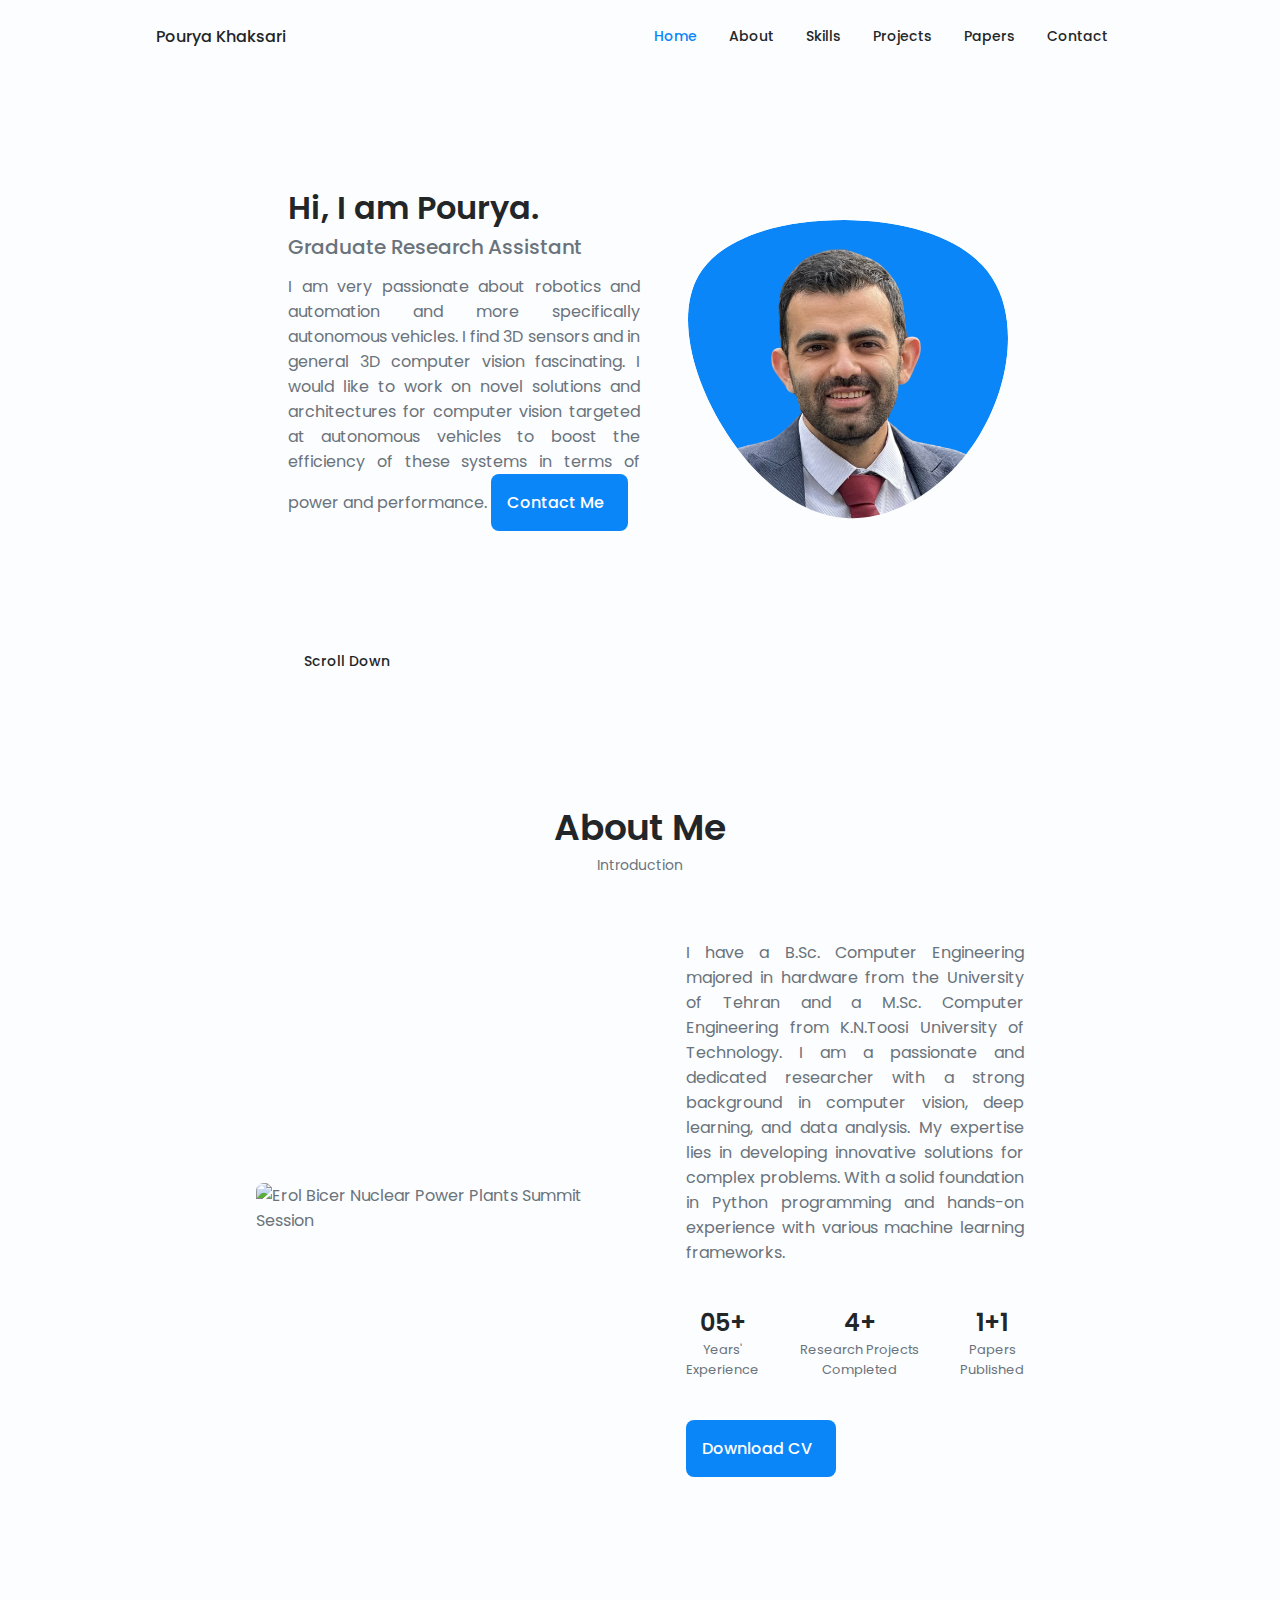
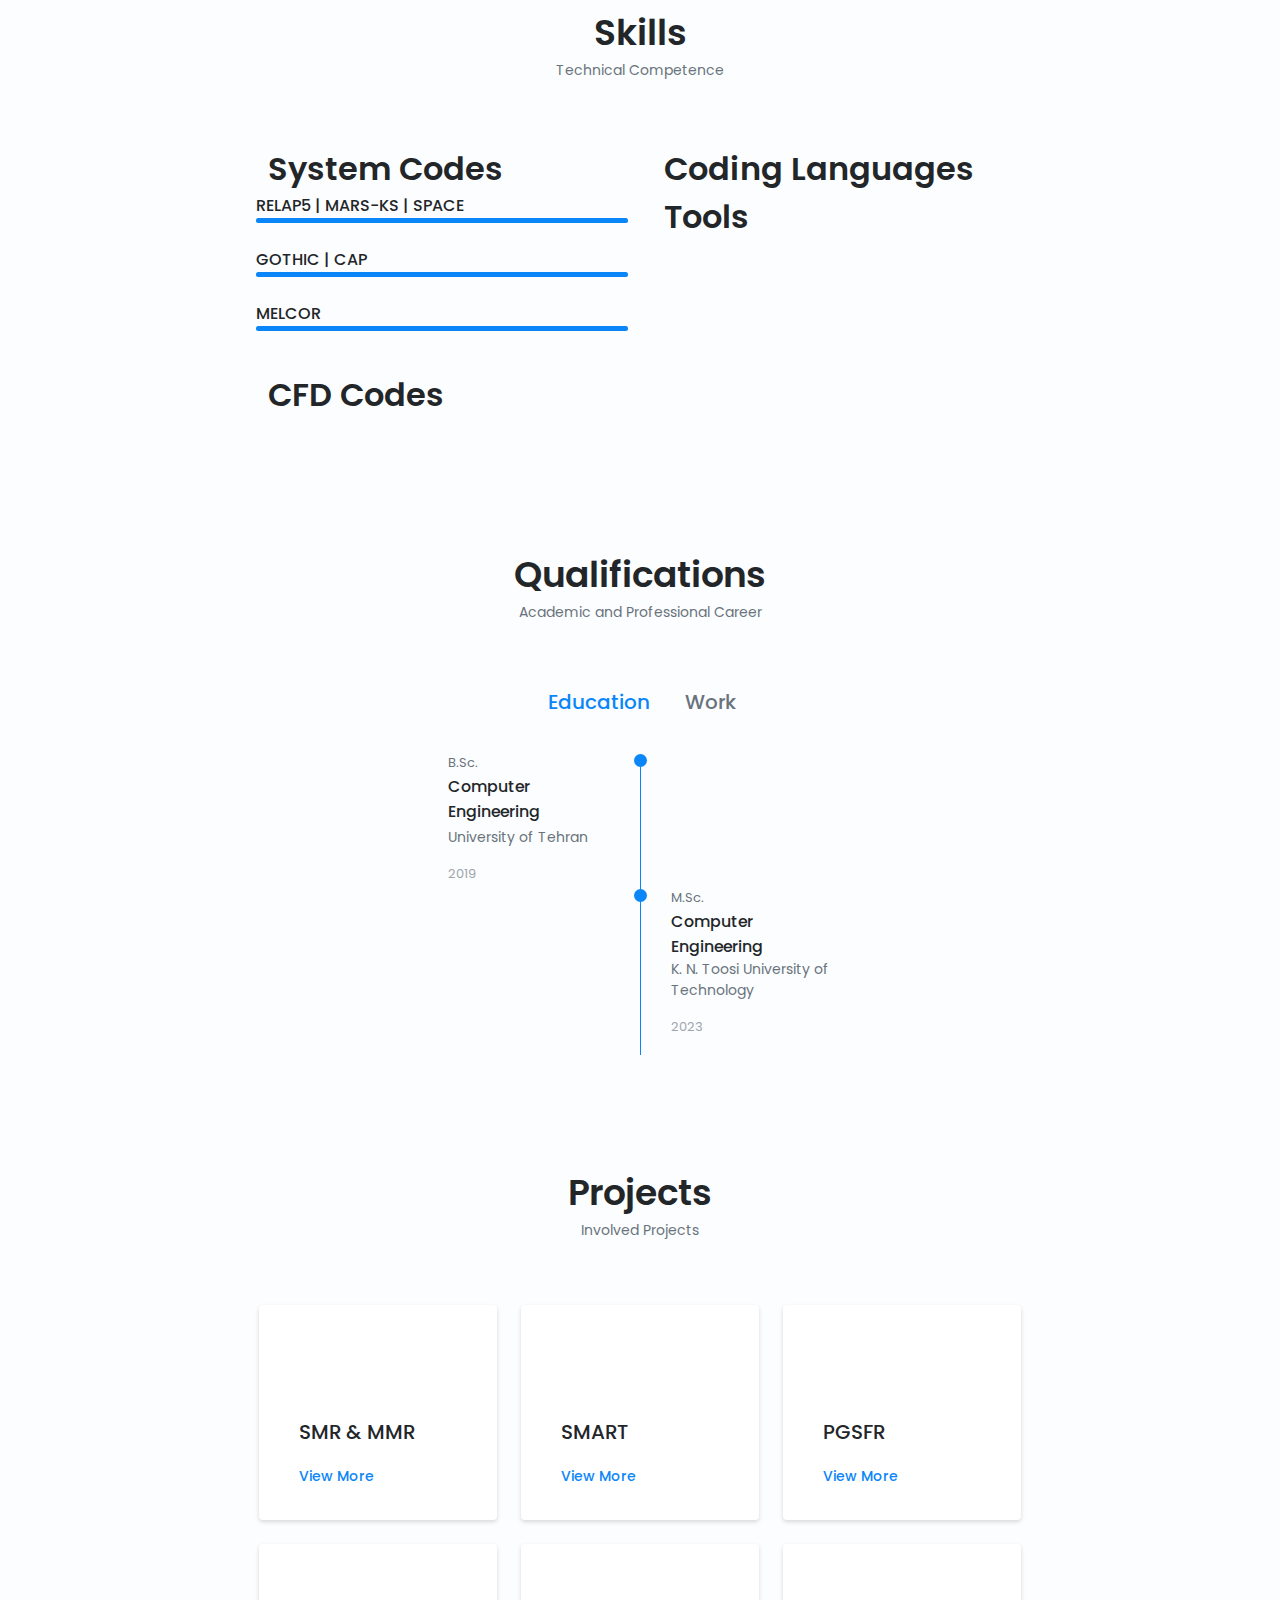
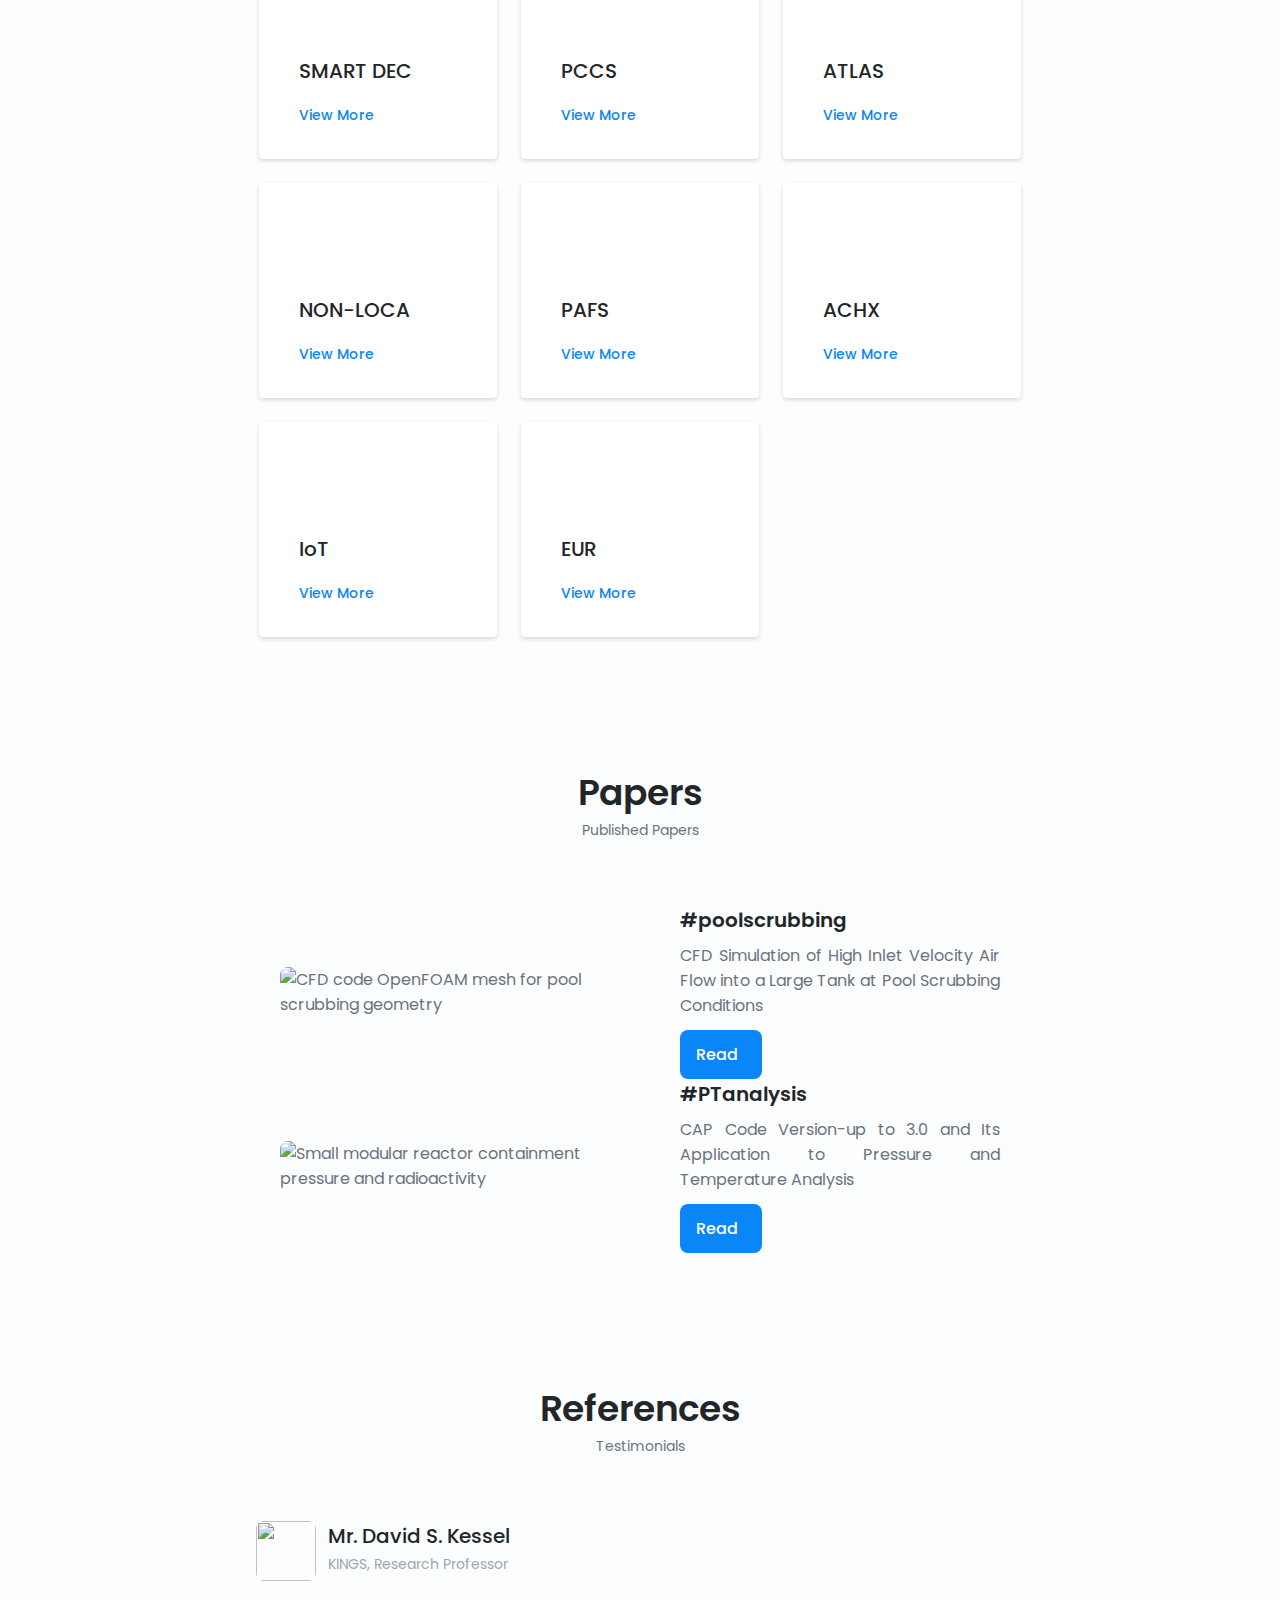
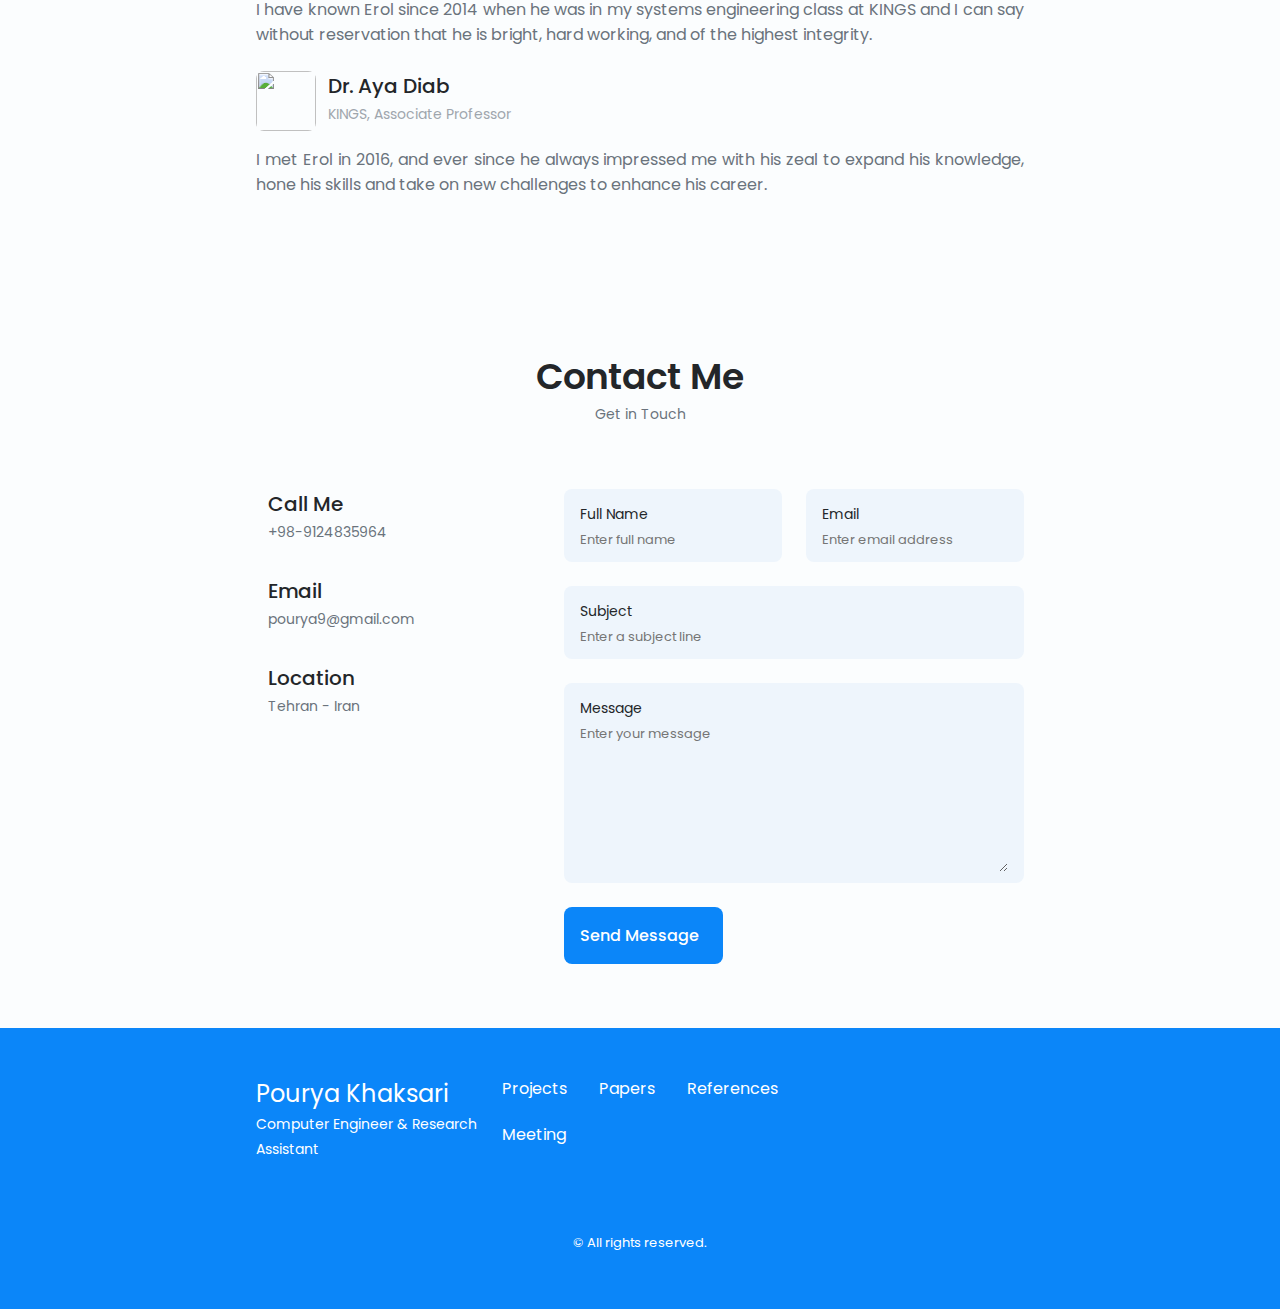
==== commit 4bc96b1f: "no meeting" ====
--- a/index.html
+++ b/index.html
@@ -186,7 +186,7 @@
                 <span class="section__subtitle">Introduction</span>
 
                 <div class="about__container container grid">
-                    <img src="assets/img/about2.jpg" alt="Erol Bicer Nuclear Power Plants Summit Session" class="about__img">
+                    <img src="assets/img/about1.jpg" alt="Erol Bicer Nuclear Power Plants Summit Session" class="about__img">
 
 
                     <div class="about__data">
@@ -451,11 +451,11 @@
                              <div class="qualification__data">
                                 <div>
                                     <span class="qualification__degree">B.Sc.</span>
-                                    <h3 class="qualification__title">Nuclear Energy Engineering</h3>
-                                    <span class="qualification__subtitle">Hacettepe University</span>
+                                    <h3 class="qualification__title">Computer Engineering</h3>
+                                    <span class="qualification__subtitle">University of Tehran</span>
                                     <div class="qualification__calendar">
                                         <i class="uil uil-calendar-alt"></i>
-                                        2013
+                                        2019
                                     </div>
                                 </div>
                                 <div>
@@ -474,18 +474,18 @@
 
                                 <div>
                                     <span class="qualification__degree">M.Sc.</span>
-                                    <h4 class="qualification__title">Nuclear Power Plant Engineering</h4>
-                                    <span class="qualification__subtitle">KINGS</span>
+                                    <h4 class="qualification__title">Computer Engineering</h4>
+                                    <span class="qualification__subtitle">K. N. Toosi University of Technology</span>
                                     <div class="qualification__calendar">
                                         <i class="uil uil-calendar-alt"></i>
-                                        2016
+                                        2023
                                     </div>
                                 </div>
 
                             </div>
 
                              <!--==================== QUALIFICATION  3 ====================-->
-                             <div class="qualification__data">
+                             <!-- <div class="qualification__data">
                                 <div>
                                     <span class="qualification__degree">Ph.D.</span>
                                     <h3 class="qualification__title">Nuclear Engineering</h3>
@@ -497,9 +497,9 @@
                                 </div>
                                 <div>
                                     <span class="qualification__rounder"></span>
-                                    <!-- <span class="qualification__line"></span> -->
-                                </div>
-                            </div>
+                                    <span class="qualification__line"></span> 
+                                </div>
+                            </div> -->
 
                              <!--==================== QUALIFICATION  4 ====================-->
                              <div class="qualification__data">
@@ -530,11 +530,11 @@
                             <!--==================== QUALIFICATION  1 ====================-->
                             <div class="qualification__data">
                                <div>
-                                   <h3 class="qualification__title">R&D Engineer</h3>
-                                   <span class="qualification__subtitle">Bil-Plas Industry</span>
+                                   <h3 class="qualification__title">Robotics Intern</h3>
+                                   <span class="qualification__subtitle">University of Tehran - System on Chip lab</span>
                                    <div class="qualification__calendar">
                                        <i class="uil uil-calendar-alt"></i>
-                                       2013 - 2014
+                                       2018
                                    </div>
                                </div>
                                <div>
@@ -552,11 +552,11 @@
                                </div>
 
                                <div>
-                                   <h3 class="qualification__title">Assistant Manager</h3>
-                                   <span class="qualification__subtitle">FNC Technology</span>
+                                   <h3 class="qualification__title">Microcontroller Developer</h3>
+                                   <span class="qualification__subtitle">Samim Group - Media & Communications Technology</span>
                                    <div class="qualification__calendar">
                                        <i class="uil uil-calendar-alt"></i>
-                                       2016 - 2019
+                                       2019
                                    </div>
                                </div>
 
@@ -565,11 +565,11 @@
                             <!--==================== QUALIFICATION  3 ====================-->
                             <div class="qualification__data">
                                <div>
-                                   <h3 class="qualification__title">Associate Manager</h3>
-                                   <span class="qualification__subtitle">FNC Technology</span>
+                                   <h3 class="qualification__title">Data Analyst</h3>
+                                   <span class="qualification__subtitle">Hoodad - Caspian Smart Products</span>
                                    <div class="qualification__calendar">
                                        <i class="uil uil-calendar-alt"></i>
-                                       2019 - 2023
+                                       2020 - 2022
                                    </div>
                                </div>
                                <div>
@@ -577,25 +577,6 @@
                                    <span class="qualification__line"></span>
                                </div>
                            </div>
-
-                            <!--==================== QUALIFICATION  4 ====================-->
-                            <div class="qualification__data">
-                                <div></div>
-                                <div>
-                                    <span class="qualification__rounder"></span>
-                                    <!-- <span class="qualification__line"></span> -->
-                                </div>
- 
-                                <div>
-                                    <h3 class="qualification__title">Manager</h3>
-                                    <span class="qualification__subtitle">FNC Technology</span>
-                                    <div class="qualification__calendar">
-                                        <i class="uil uil-calendar-alt"></i>
-                                        2023 - Present
-                                    </div>
-                                </div>
- 
-                            </div>
 
                        </div>
 
@@ -1127,89 +1108,6 @@
                             </div>
                         </div>   
 
-                        <!--==================== PAPER 3 ====================-->
-                        <div class="paper__content grid swiper-slide">
-                            <img src="assets/img/paper3.jpg" alt="Integral experiment test facility" class="paper__img">
-
-                            <div class="paper__dat">
-                                <h3 class="paper__title">#heatloss</h3>
-                                <p class="paper__description">System Code Analysis of ATLAS Facility Including Heat Loss Evaluation</p>
-                                <a href="https://www.researchgate.net/publication/333992851_System_Code_Analysis_of_ATLAS_Facility_Including_Heat_Loss_Evaluations" target="_blank" class="button button--flex button--small paper__button">
-                                    Read
-                                    <i class="uil uil-arrow-right button__icon"></i>
-                                </a>
-                            </div>
-                        </div>                       
-
-                        <!--==================== PAPER 4 ====================-->
-                        <div class="paper__content grid swiper-slide">
-                            <img src="assets/img/paper4.jpg" alt="Wall condensation experiment" class="paper__img">
-
-                            <div class="paper__dat">
-                                <h3 class="paper__title">#wallcondensation</h3>
-                                <p class="paper__description">Capability of MARS-KS on Predicting Wall Condensation in the Presence of Non-Condensable Gases</p>
-                                <a href="https://www.researchgate.net/publication/306224035_Capability_of_MARS-KS_on_Predicting_Wall_Condensation_in_the_Presence_of_Non-Condensable_Gases" target="_blank" class="button button--flex button--small paper__button">
-                                    Read
-                                    <i class="uil uil-arrow-right button__icon"></i>
-                                </a>
-                            </div>
-                        </div> 
-
-                        <!--==================== PAPER 5 ====================-->
-                        <div class="paper__content grid swiper-slide">
-                            <img src="assets/img/paper5.jpg" alt="MARS-KS, GOTHIC, CUPID, and CFX codes comparison on COPAIN test facility" class="paper__img">
-
-                            <div class="paper__dat">
-                                <h3 class="paper__title">#codetocodecomparison</h3>
-                                <p class="paper__description">Prediction of Wall Condensation in the Presence of Non-Condensable Gases through Various Thermal-Hydraulic Codes</p>
-                                <a href="https://www.researchgate.net/publication/306224130_Prediction_of_Wall_Condensation_in_the_Presence_of_Non-Condensable_Gases_through_Various_Thermal-Hydraulic_Codes" target="_blank" class="button button--flex button--small paper__button">
-                                    Read
-                                    <i class="uil uil-arrow-right button__icon"></i>
-                                </a>
-                            </div>
-                        </div> 
-                        
-                        <!--==================== PAPER 6 ====================-->
-                        <div class="paper__content grid swiper-slide">
-                            <img src="assets/img/paper6.jpg" alt="Small break loca accident facility" class="paper__img">
-
-                            <div class="paper__dat">
-                                <h3 class="paper__title">#scalinganlaysis</h3>
-                                <p class="paper__description">Scaling Analysis for DVI Line Break Accident of APR1400 based on ATLAS Experiment</p>
-                                <a href="https://www.researchgate.net/publication/306400133_Scaling_Analysis_for_DVI_Line_Break_Accident_of_APR1400_based_on_ATLAS_Experiment" target="_blank" class="button button--flex button--small paper__button">
-                                    Read
-                                    <i class="uil uil-arrow-right button__icon"></i>
-                                </a>
-                            </div>
-                        </div>                         
-                        
-                        <!--==================== PAPER 7 ====================-->
-                        <div class="paper__content grid swiper-slide">
-                            <img src="assets/img/paper7.jpg" alt="Water velocity vector plot" class="paper__img">
-
-                            <div class="paper__dat">
-                                <h3 class="paper__title">#bubblediameter</h3>
-                                <p class="paper__description">Bubble Diameter Evaluation in Pool Scrubbing Geometries</p>
-                                <a href="https://www.researchgate.net/publication/370289690_Bubble_Diameter_Evaluation_in_Pool_Scrubbing_Geometries" target="_blank" class="button button--flex button--small paper__button">
-                                    Read
-                                    <i class="uil uil-arrow-right button__icon"></i>
-                                </a>
-                            </div>
-                        </div>                         
-                        
-                        <!--==================== PAPER 8 ====================-->
-                        <div class="paper__content grid swiper-slide">
-                            <img src="assets/img/paper8.jpg" alt="Water velocity vector plot" class="paper__img">
-
-                            <div class="paper__dat">
-                                <h3 class="paper__title">#turbulence</h3>
-                                <p class="paper__description">Influence of Inlet Turbulent Boundary Conditions on Bubble Diameter Calculation</p>
-                                <a href="https://www.researchgate.net/publication/370902232_Influence_of_Inlet_Turbulent_Boundary_Conditions_on_Bubble_Diameter_Calculation" target="_blank" class="button button--flex button--small paper__button">
-                                    Read
-                                    <i class="uil uil-arrow-right button__icon"></i>
-                                </a>
-                            </div>
-                        </div>                         
 
                     </div>
 
@@ -1227,25 +1125,25 @@
             </section>
 
             <!--==================== REQUEST MEETING ====================-->
-            <section class="project section" id="meeting">
+            <!-- <section class="project section" id="meeting">
                 <div class="project__bg">
                     <div class="project__container container grid">
                         <div class="project__data">
                             <h2 class="project__title">Do you have any questions?</h2>
                             <p class="project__description">Schedule a meeting and lets discuss!</p>
-                            <!-- <a href="#meeting" class="button button--flex button--white">
+                             <a href="#meeting" class="button button--flex button--white">
                                 Send a Request
                                 <i class="uil uil-message project_icon button__icon"></i>
-                            </a> -->
+                            </a> 
                             <a href="#meeting" onclick="Calendly.initPopupWidget({url: 'https://calendly.com/erolbicer/onlinemeeting?hide_gdpr_banner=1&text_color=7c716a&primary_color=f9660b'});return false;" class="button button--flex button--white">
                                 Send a Request
                                 <i href="#meeting" class="uil uil-message project_icon button__icon"></i>
                             </a>
                         </div>
-                        <img src="assets/img/perfil.png" alt="Erol Bicer" class="project__img">
+                        <img src="assets/img/image0-removebg.png" alt="Erol Bicer" class="project__img">
                     </div>
                 </div>
-            </section>
+            </section> -->
 
             <!--==================== TESTIMONIAL ====================-->
             <section class="testimonial section" id="testimonials">
@@ -1303,8 +1201,8 @@
                     <div class="swiper-pagination swiper-pagination-testimonial"></div>
                 </div>
             </section>
-
-            <!--==================== VIDEOS ====================-->
+<!-- 
+            ==================== VIDEOS ====================
             <section class="videos section" id="videos">
                 <h2 class="section__title">Videos</h2>
                 <span class="section__subtitle">Appearances</span>
@@ -1337,17 +1235,17 @@
                  </div>
             </section>
 
-            <!--==================== PRESENTATION ====================-->
+            ==================== PRESENTATION ====================
             <section class="presentation section" id="presentation">
                 <h2 class="section__title">Presentations</h2>
                 <span class="section__subtitle">Talks and Meetings</span>
 
                 <div class="presentation__container container grid">
                     <div class="presentation__content">
-                        <!--<div class="iframe__container">
+                        <div class="iframe__container">
                             <span class="presentation__subtitle">FNC Technology Company Introduction</span>
                             <iframe allowfullscreen class="iframe" width="100%" height="100%"  src="https://www.beautiful.ai/embed/-N99gCWOIluAxGaB3Ki_?utm_source=beautiful_player&utm_medium=embed&utm_campaign=-MzlkefNLC76aJ1MLXfh"></iframe>
-                        </div>-->                        
+                        </div>               
                         <div class="iframe__container">
                             <span class="presentation__subtitle">SMR & MMR Development Status in the World</span>
                             <iframe allowfullscreen class="iframe" width="100%" height="100%"  src="https://www.beautiful.ai/embed/-N9WTeD278rsbcimSTFQ?utm_source=beautiful_player&utm_medium=embed&utm_campaign=-N9WS-JQcqI9yrHAPO0K"></iframe>
@@ -1358,7 +1256,7 @@
                         </div>                                             
                     </div>   
                  </div>
-            </section>
+            </section> -->
 
             <!--==================== ONLINE MEETING ====================-->
             <!-- <section class="meeting section" id="meeting">
@@ -1386,7 +1284,7 @@
 
                             <div>
                                 <h3 class="contact__title">Call Me</h3>
-                                <span class="contact__subtitle">+82-10-7497-0705</span>
+                                <span class="contact__subtitle">+98-9124835964</span>
                             </div>
                         </div>
 
@@ -1396,7 +1294,7 @@
                             <div>
                                 <h3 class="contact__title">Email</h3>
                                 <!-- <span class="contact__subtitle">erolbicer@live.com</span> -->
-                                <p><a class="contact__subtitle" href="mailto:erolbicer@live.com">erolbicer@live.com</a></p>
+                                <p><a class="contact__subtitle" href="mailto:erolbicer@live.com">pourya9@gmail.com</a></p>
                             </div>
                         </div>
 
@@ -1405,7 +1303,7 @@
 
                             <div>
                                 <h3 class="contact__title">Location</h3>
-                                <span class="contact__subtitle">South Korea</span>
+                                <span class="contact__subtitle">Tehran - Iran</span>
                             </div>
                         </div>
                     </div>
@@ -1448,8 +1346,8 @@
             <div class="footer__bg">
                 <div class="footer__container container grid">
                     <div>
-                        <a href="#" class="footer__title">Erol Bicer</a><br>
-                        <span class="footer__subtitle">Nuclear Engineer</span>
+                        <a href="#" class="footer__title">Pourya Khaksari</a><br>
+                        <span class="footer__subtitle">Computer Engineer & Research Assistant</span>
                     </div>
 
                     <ul class="footer__links">
@@ -1462,27 +1360,27 @@
                         <li>
                             <a href="#testimonials" class="footer__link">References</a>
                         </li>
-                        <li>
+                        <!-- <li>
                             <a href="#videos" class="footer__link">Videos</a>
-                        </li>
+                        </li> -->
                         <li>
                             <a href="#meeting" class="footer__link">Meeting</a>
                         </li>
-                        <li>
+                        <!-- <li>
                             <a href="#presentation" class="footer__link">Presentations</a>
-                        </li>
+                        </li> -->
                     </ul>
 
                     <div class="footer__socials">
-                        <a href="https://www.linkedin.com/in/erolbicer/" target="_blank" class="footer__social">
+                        <a href="https://www.linkedin.com/pourya-khaksari/" target="_blank" class="footer__social">
                             <i class="uil uil-linkedin-alt"></i>
                         </a>
 
-                        <a href="https://www.researchgate.net/profile/Erol-Bicer/research" target="_blank" class="footer__social">
+                        <!-- <a href="https://www.researchgate.net/profile/Erol-Bicer/research" target="_blank" class="footer__social">
                             <i class="uil uil-book-open"></i>
-                        </a>
-
-                        <a href="https://github.com/nucerl" target="_blank" class="footer__social">
+                        </a> -->
+
+                        <a href="https://github.com/pourya95" target="_blank" class="footer__social">
                             <i class="uil uil-github-alt"></i>
                         </a>
 
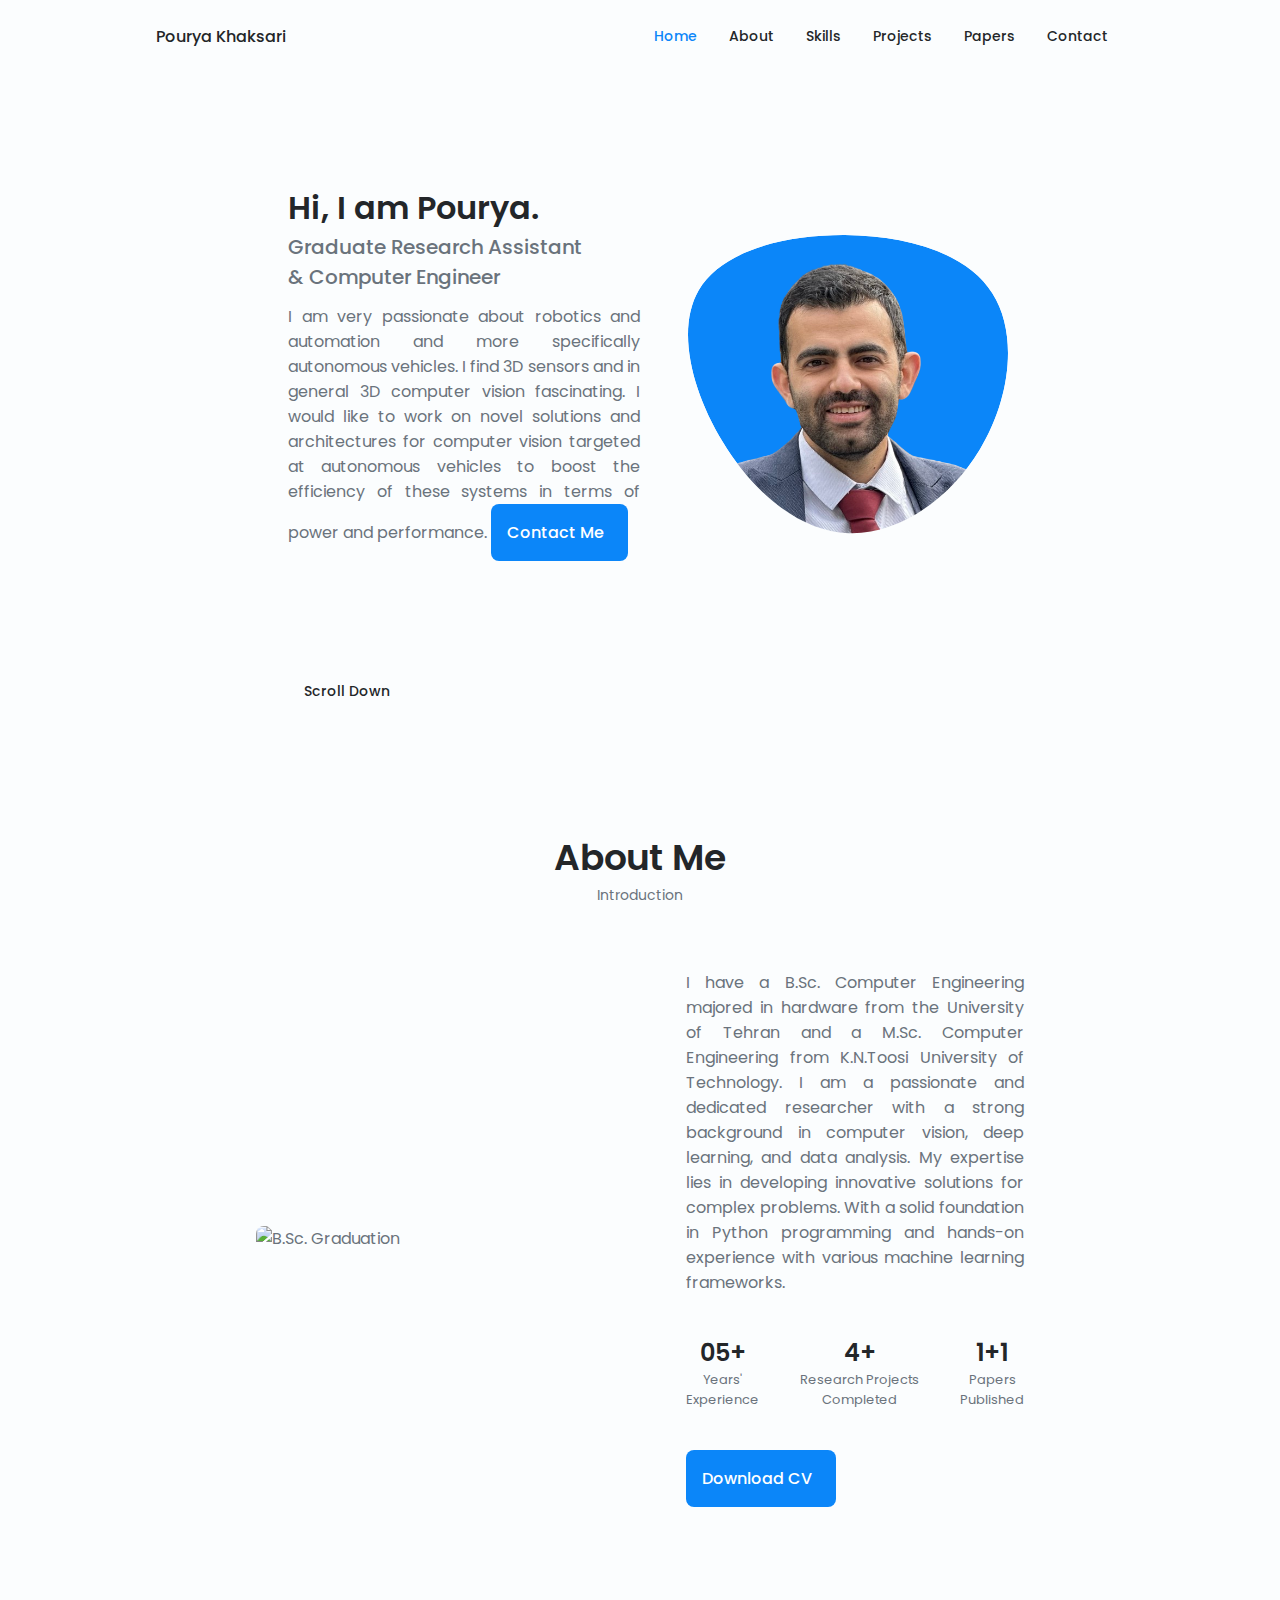
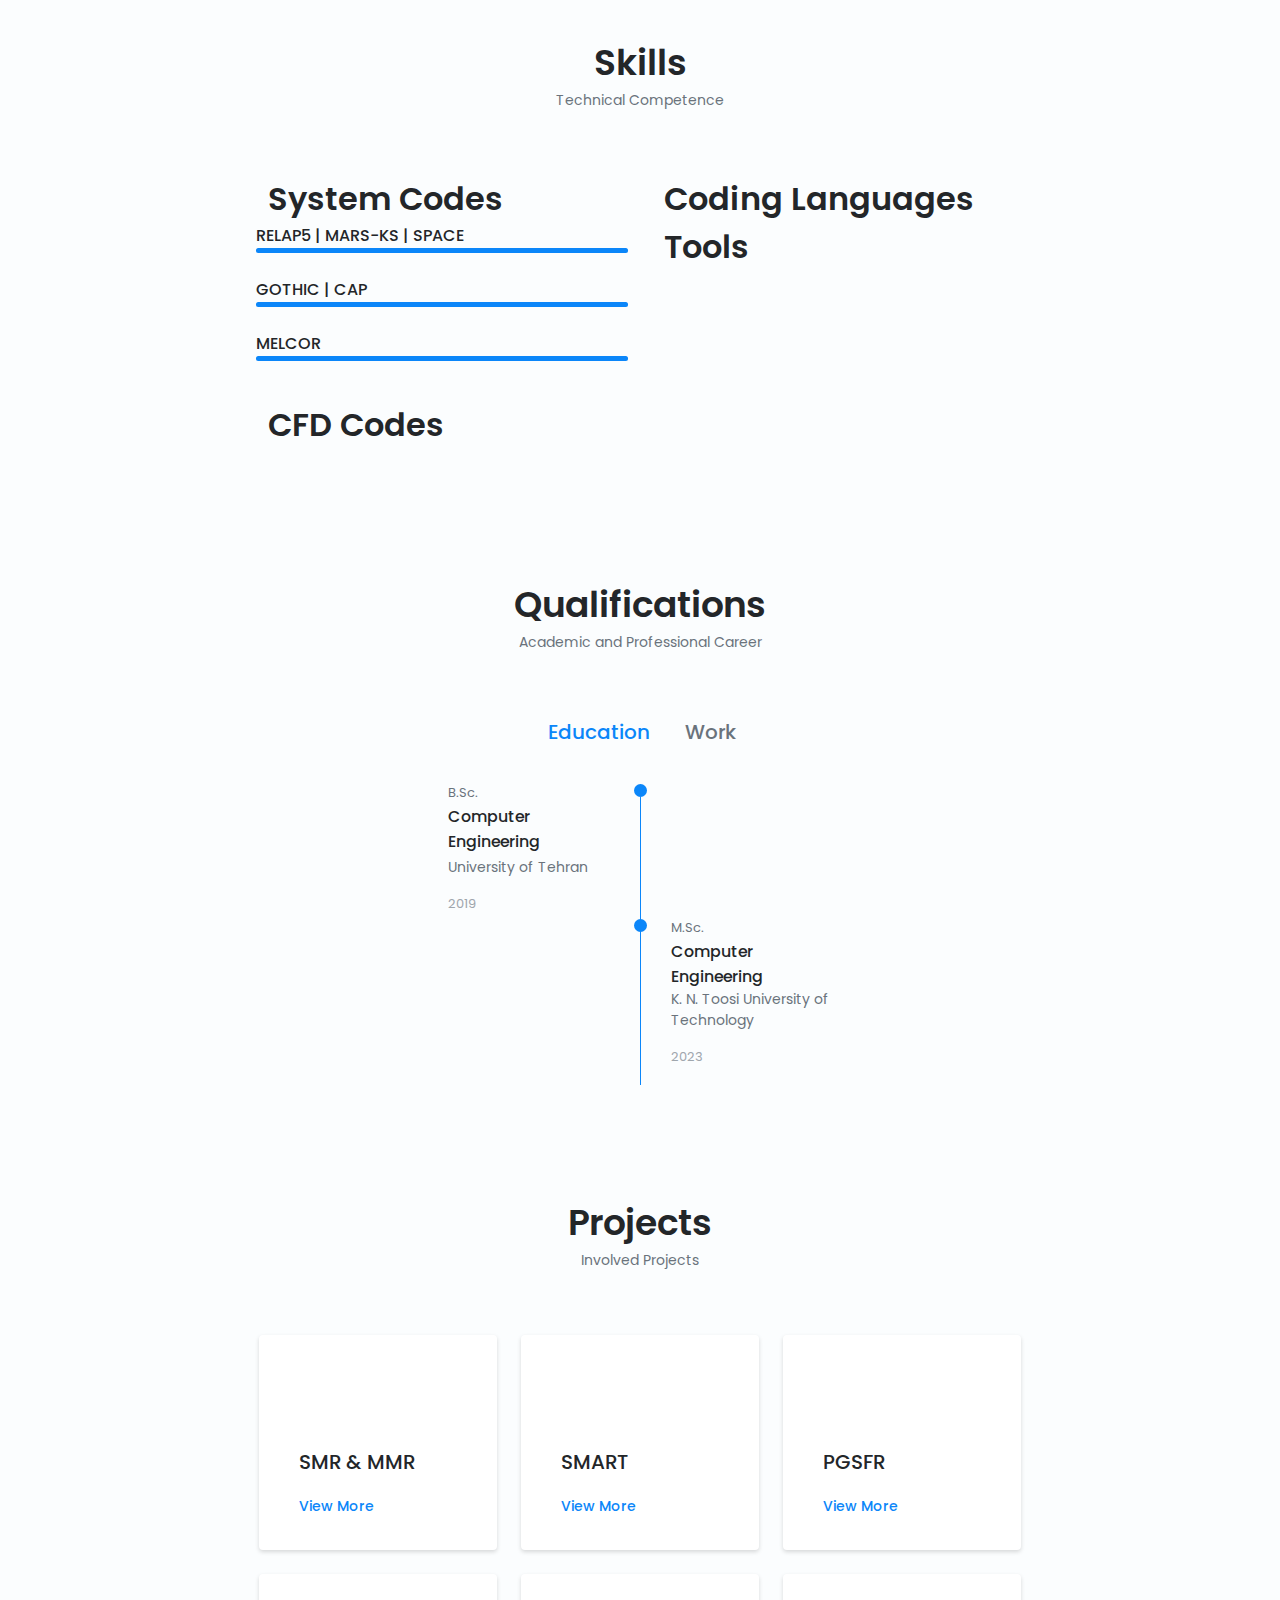
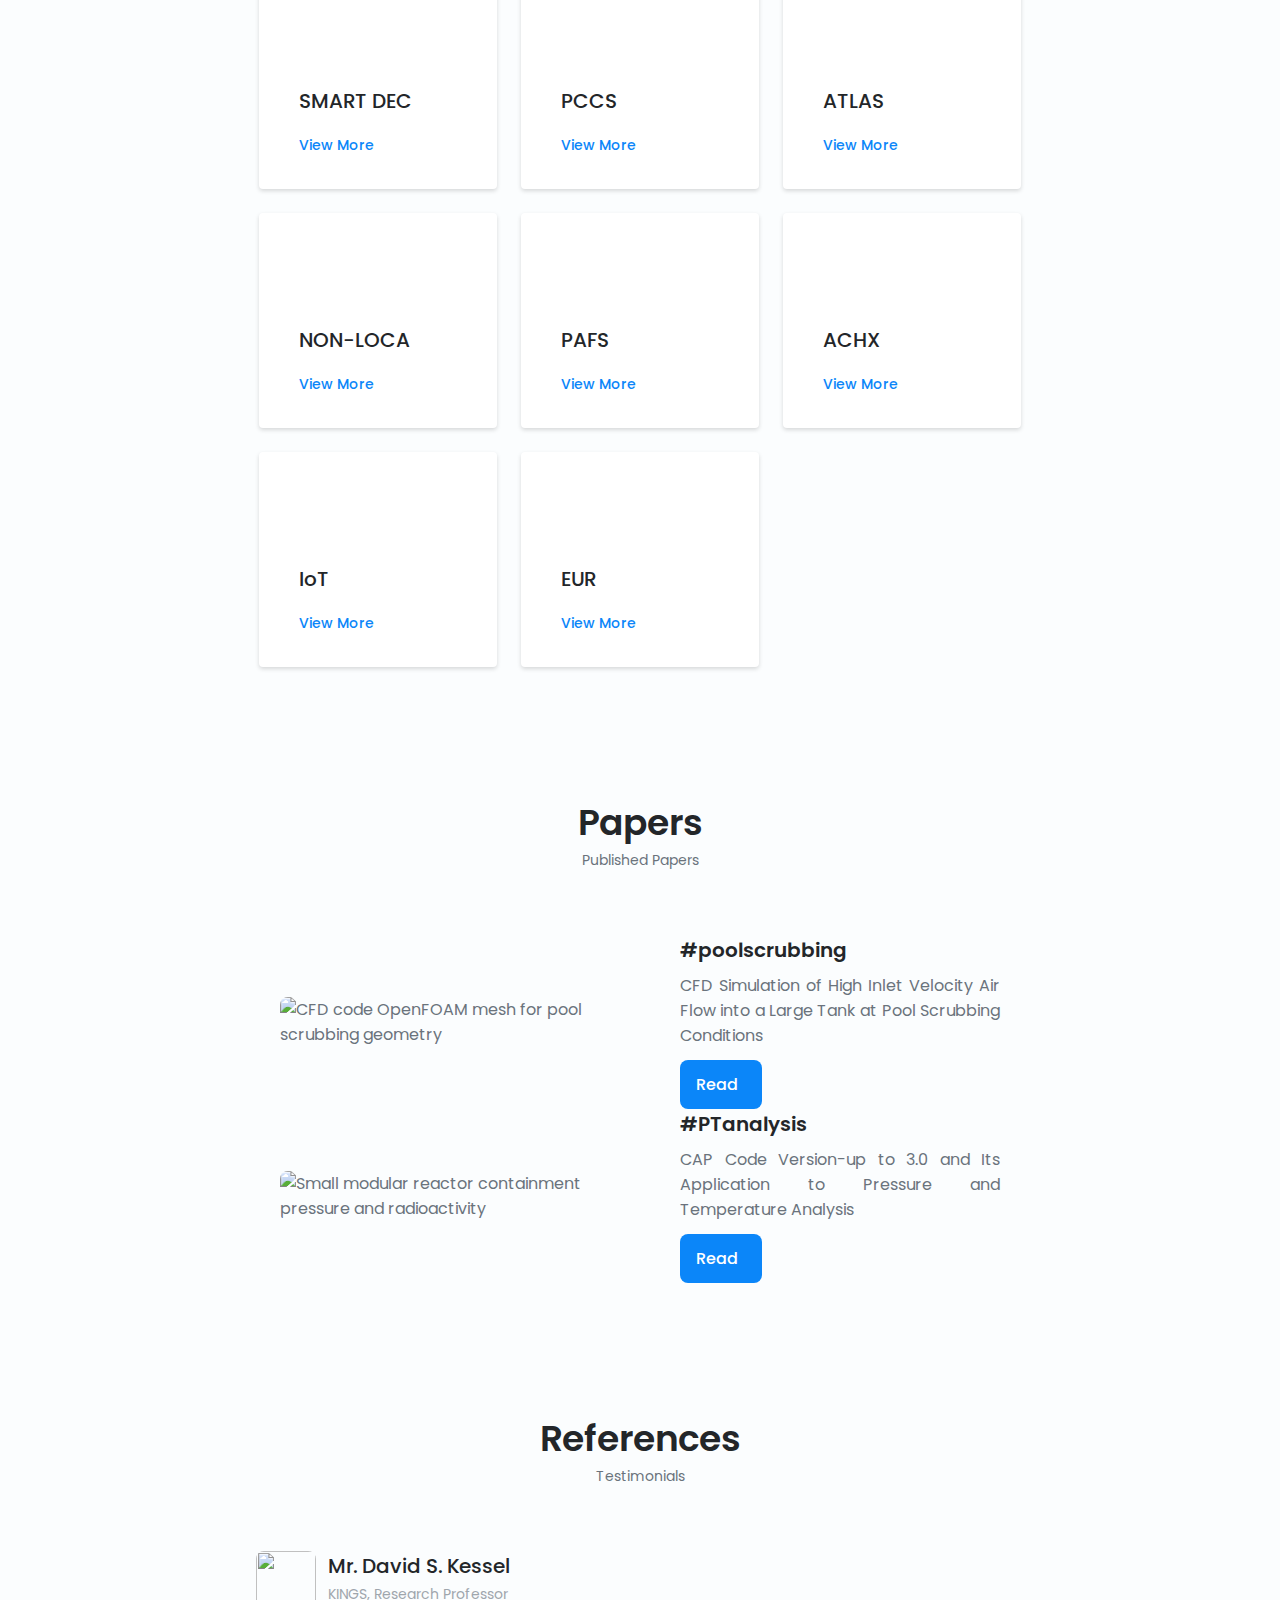
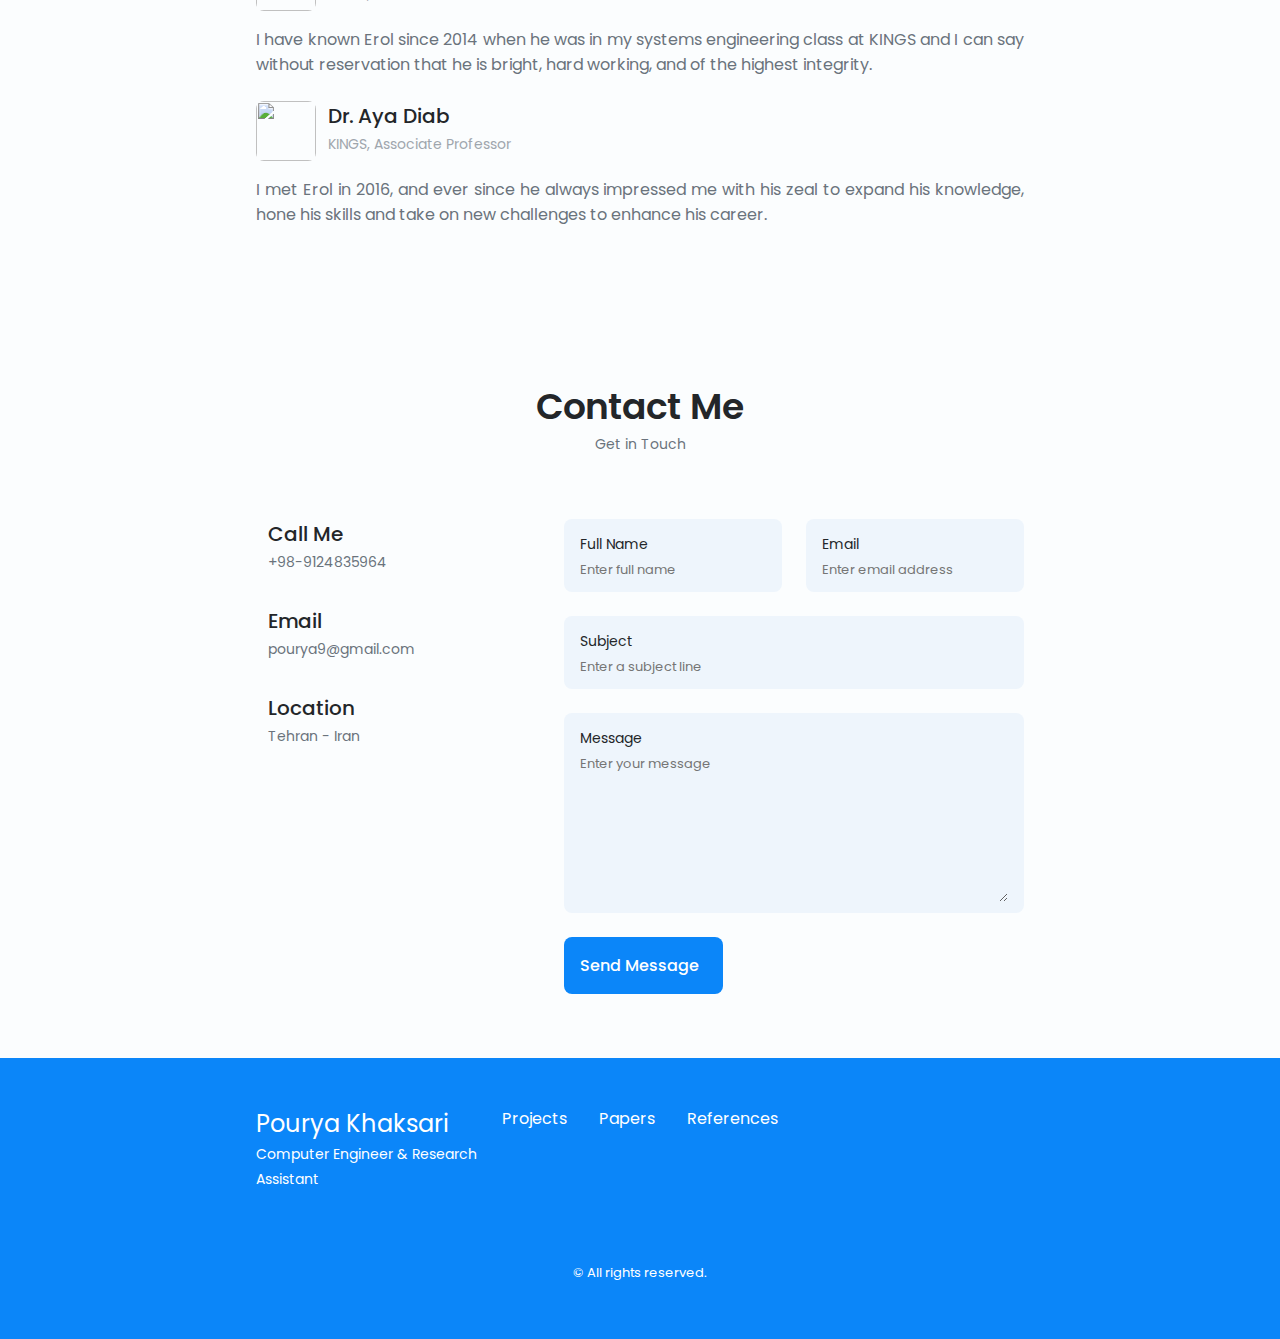
==== commit 04099af3: "No erol" ====
--- a/index.html
+++ b/index.html
@@ -37,23 +37,23 @@
         <!-- <link rel="manifest" href="/site.webmanifest"> -->
 
         <!-- MS Tile - for Microsoft apps-->
-        <meta name="msapplication-TileImage" content="https://github.com/nucerl/myPortfolio/blob/main/assets/snaps/light.png?raw=true" />    
+
 
         <!-- HTML Meta Tags -->
         <title>Pourya Khaksari's Resume </title>
-        <meta name="description" content="High-level experience in nuclear safety analysis and multinational nuclear project development.">
+        <meta name="description" content="Computer Engineer & Research Assistant">
 
         <!-- Facebook Meta Tags -->
         <meta property="og:type" content="website">
         <meta property="og:title" content="Pourya Khaksari's Resume ">
-        <meta property="og:description" content="High-level experience in nuclear safety analysis and multinational nuclear project development.">
-        <meta property="og:image" content="https://github.com/nucerl/myPortfolio/blob/main/assets/snaps/light.png?raw=true">
+        <meta property="og:description" content="Computer Engineer & Research Assistant">
+
 
         <!-- Twitter Meta Tags -->
         <meta name="twitter:card" content="summary_large_image">
         <meta name="twitter:title" content="Pourya Khaksari's Resume ">
-        <meta name="twitter:description" content="High-level experience in nuclear safety analysis and multinational nuclear project development.">
-        <meta name="twitter:image" content="https://github.com/nucerl/myPortfolio/blob/main/assets/snaps/light.png?raw=true">
+        <meta name="twitter:description" content="Computer Engineer & Research Assistant">
+
 
         <!-- Google tag (gtag.js) -->
         <script async src="https://www.googletagmanager.com/gtag/js?id=G-2367QRTG56"></script>
@@ -131,9 +131,7 @@
                             <a href="https://www.linkedin.com/in/pourya-khaksari/" target="_blank" class="home__social-icon">
                                 <i class="uil uil-linkedin-alt"></i>
                             </a>
-                            <!-- <a href="https://www.researchgate.net/profile/Erol-Bicer/research" target="_blank" class="home__social-icon">
-                                <i class="uil uil-book-open"></i>
-                            </a> -->
+
                             <a href="https://github.com/pourya95" target="_blank" class="home__social-icon">
                                 <i class="uil uil-github-alt"></i>
                             </a>
@@ -160,7 +158,8 @@
 
                         <div class="home__data">
                             <h1 class="home__title">Hi, I am Pourya.</h1>
-                            <h3 class="home__subtitle">Graduate Research Assistant</h3>
+                            <h3 class="home__subtitle">Graduate Research Assistant <br/>& Computer Engineer
+                            </h3>
                             <p class="home__description">  I am very passionate about robotics and automation and more specifically autonomous vehicles.
                                 I find 3D sensors and in general 3D computer vision fascinating. I would like to work on novel solutions and architectures for computer vision targeted at autonomous vehicles to boost the efficiency of these systems in terms of power and performance.
                                 
@@ -186,7 +185,7 @@
                 <span class="section__subtitle">Introduction</span>
 
                 <div class="about__container container grid">
-                    <img src="assets/img/about1.jpg" alt="Erol Bicer Nuclear Power Plants Summit Session" class="about__img">
+                    <img src="assets/img/about1.jpg" alt="B.Sc. Graduation" class="about__img">
 
 
                     <div class="about__data">
@@ -1293,8 +1292,7 @@
 
                             <div>
                                 <h3 class="contact__title">Email</h3>
-                                <!-- <span class="contact__subtitle">erolbicer@live.com</span> -->
-                                <p><a class="contact__subtitle" href="mailto:erolbicer@live.com">pourya9@gmail.com</a></p>
+                                <p><a class="contact__subtitle" href="mailto:pourya9@gmail.com">pourya9@gmail.com</a></p>
                             </div>
                         </div>
 
@@ -1360,15 +1358,6 @@
                         <li>
                             <a href="#testimonials" class="footer__link">References</a>
                         </li>
-                        <!-- <li>
-                            <a href="#videos" class="footer__link">Videos</a>
-                        </li> -->
-                        <li>
-                            <a href="#meeting" class="footer__link">Meeting</a>
-                        </li>
-                        <!-- <li>
-                            <a href="#presentation" class="footer__link">Presentations</a>
-                        </li> -->
                     </ul>
 
                     <div class="footer__socials">
@@ -1376,9 +1365,6 @@
                             <i class="uil uil-linkedin-alt"></i>
                         </a>
 
-                        <!-- <a href="https://www.researchgate.net/profile/Erol-Bicer/research" target="_blank" class="footer__social">
-                            <i class="uil uil-book-open"></i>
-                        </a> -->
 
                         <a href="https://github.com/pourya95" target="_blank" class="footer__social">
                             <i class="uil uil-github-alt"></i>
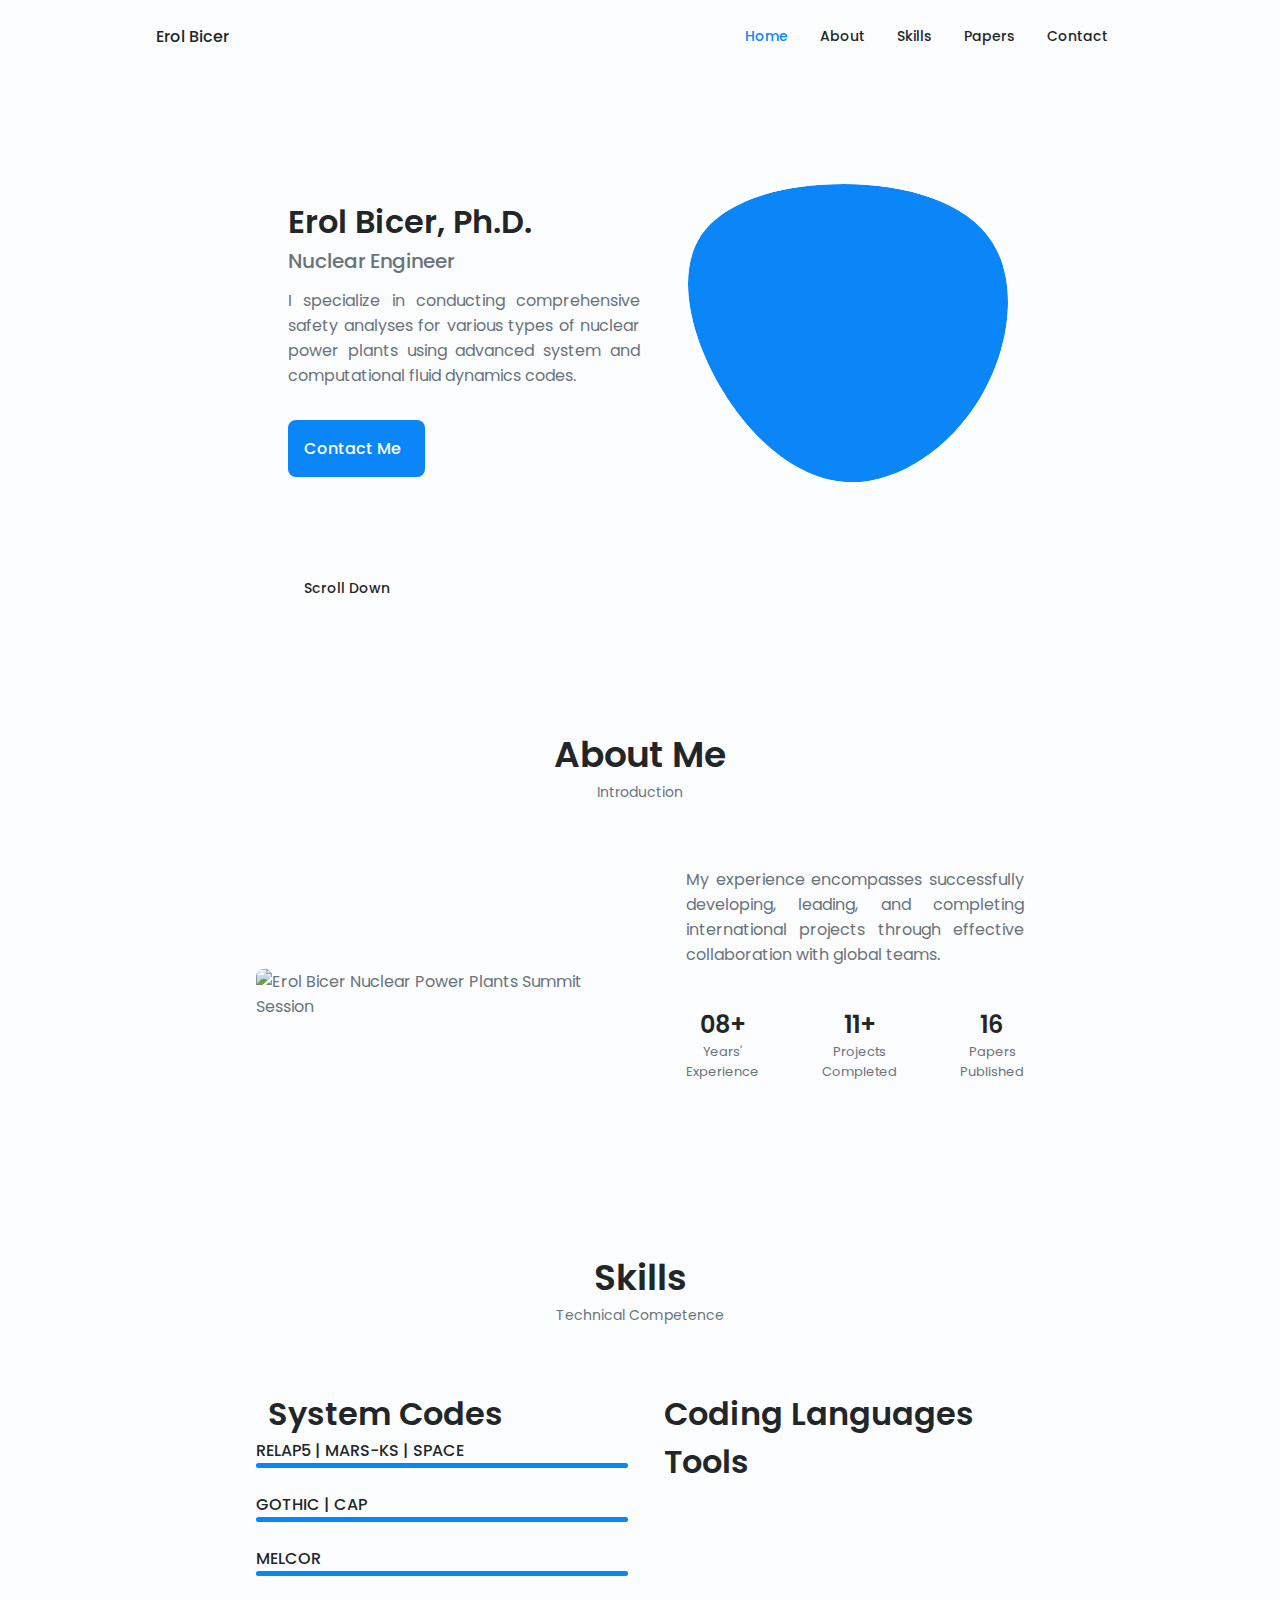
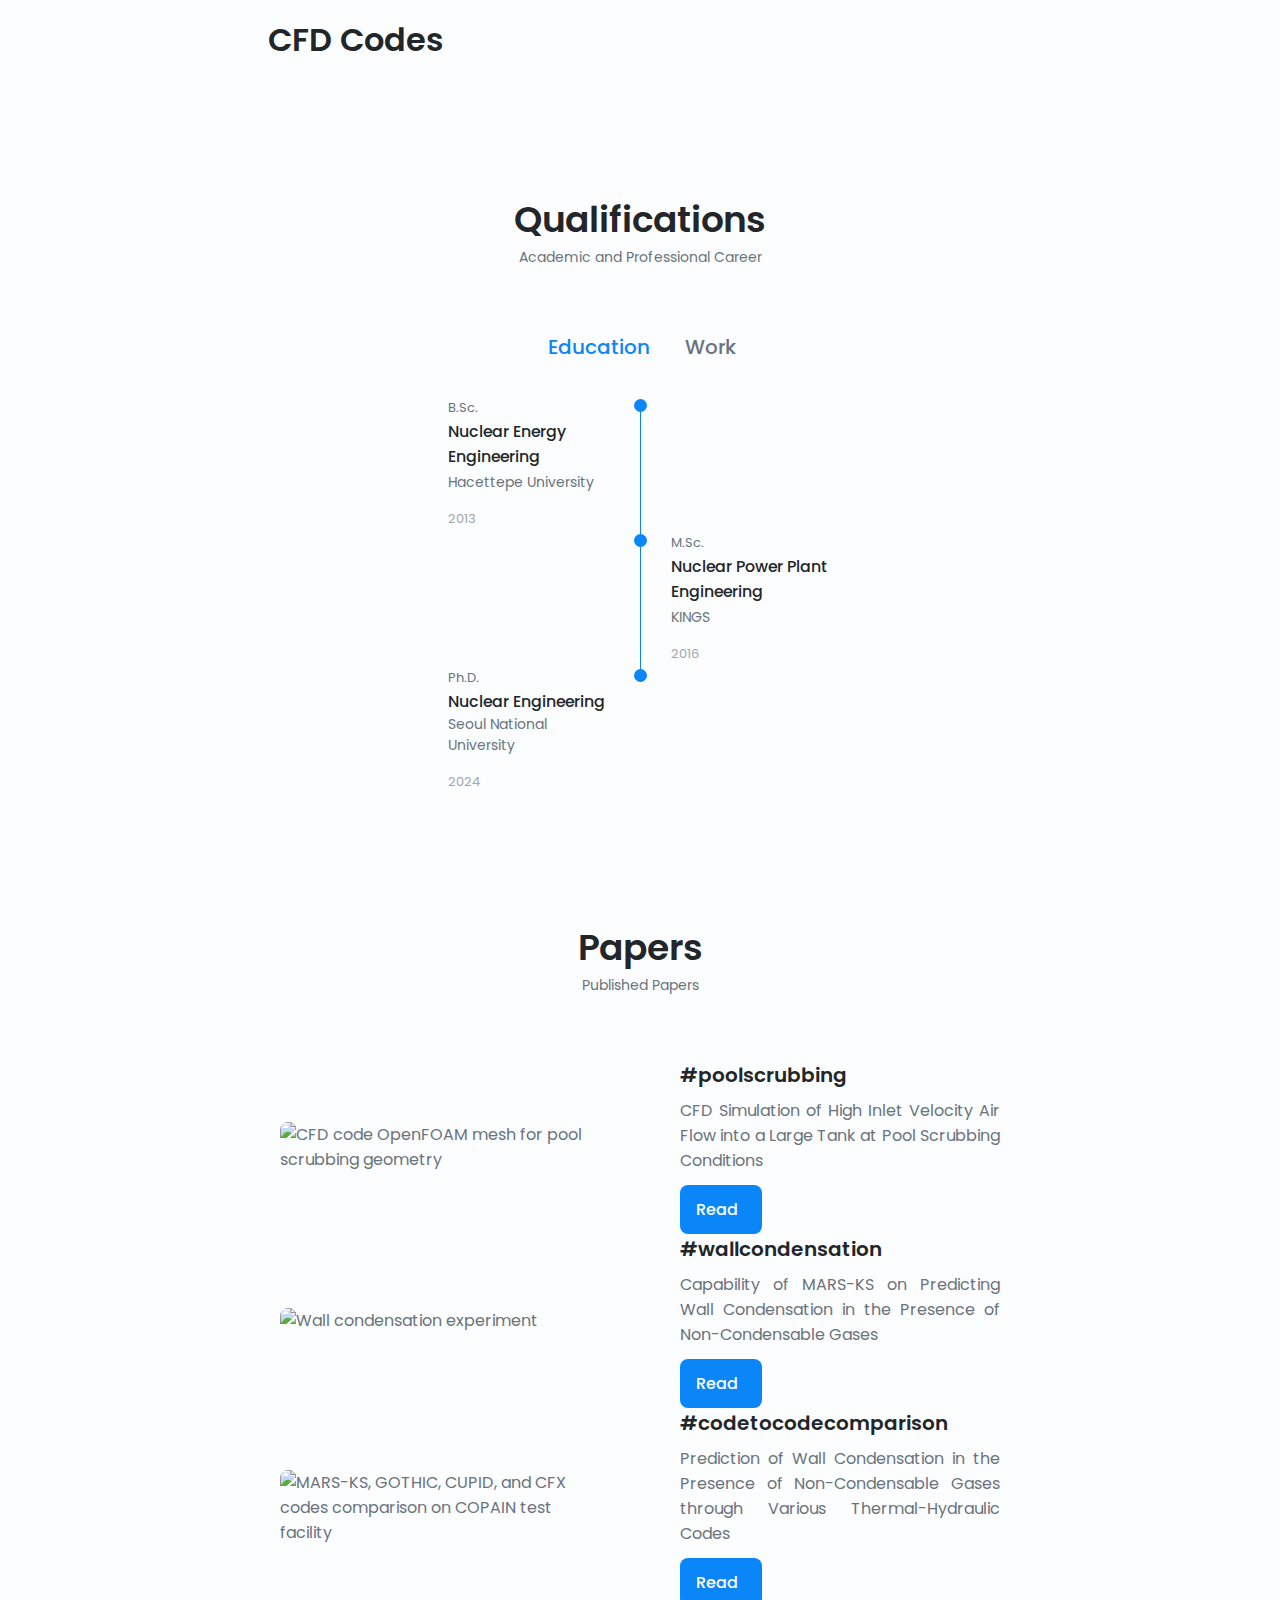
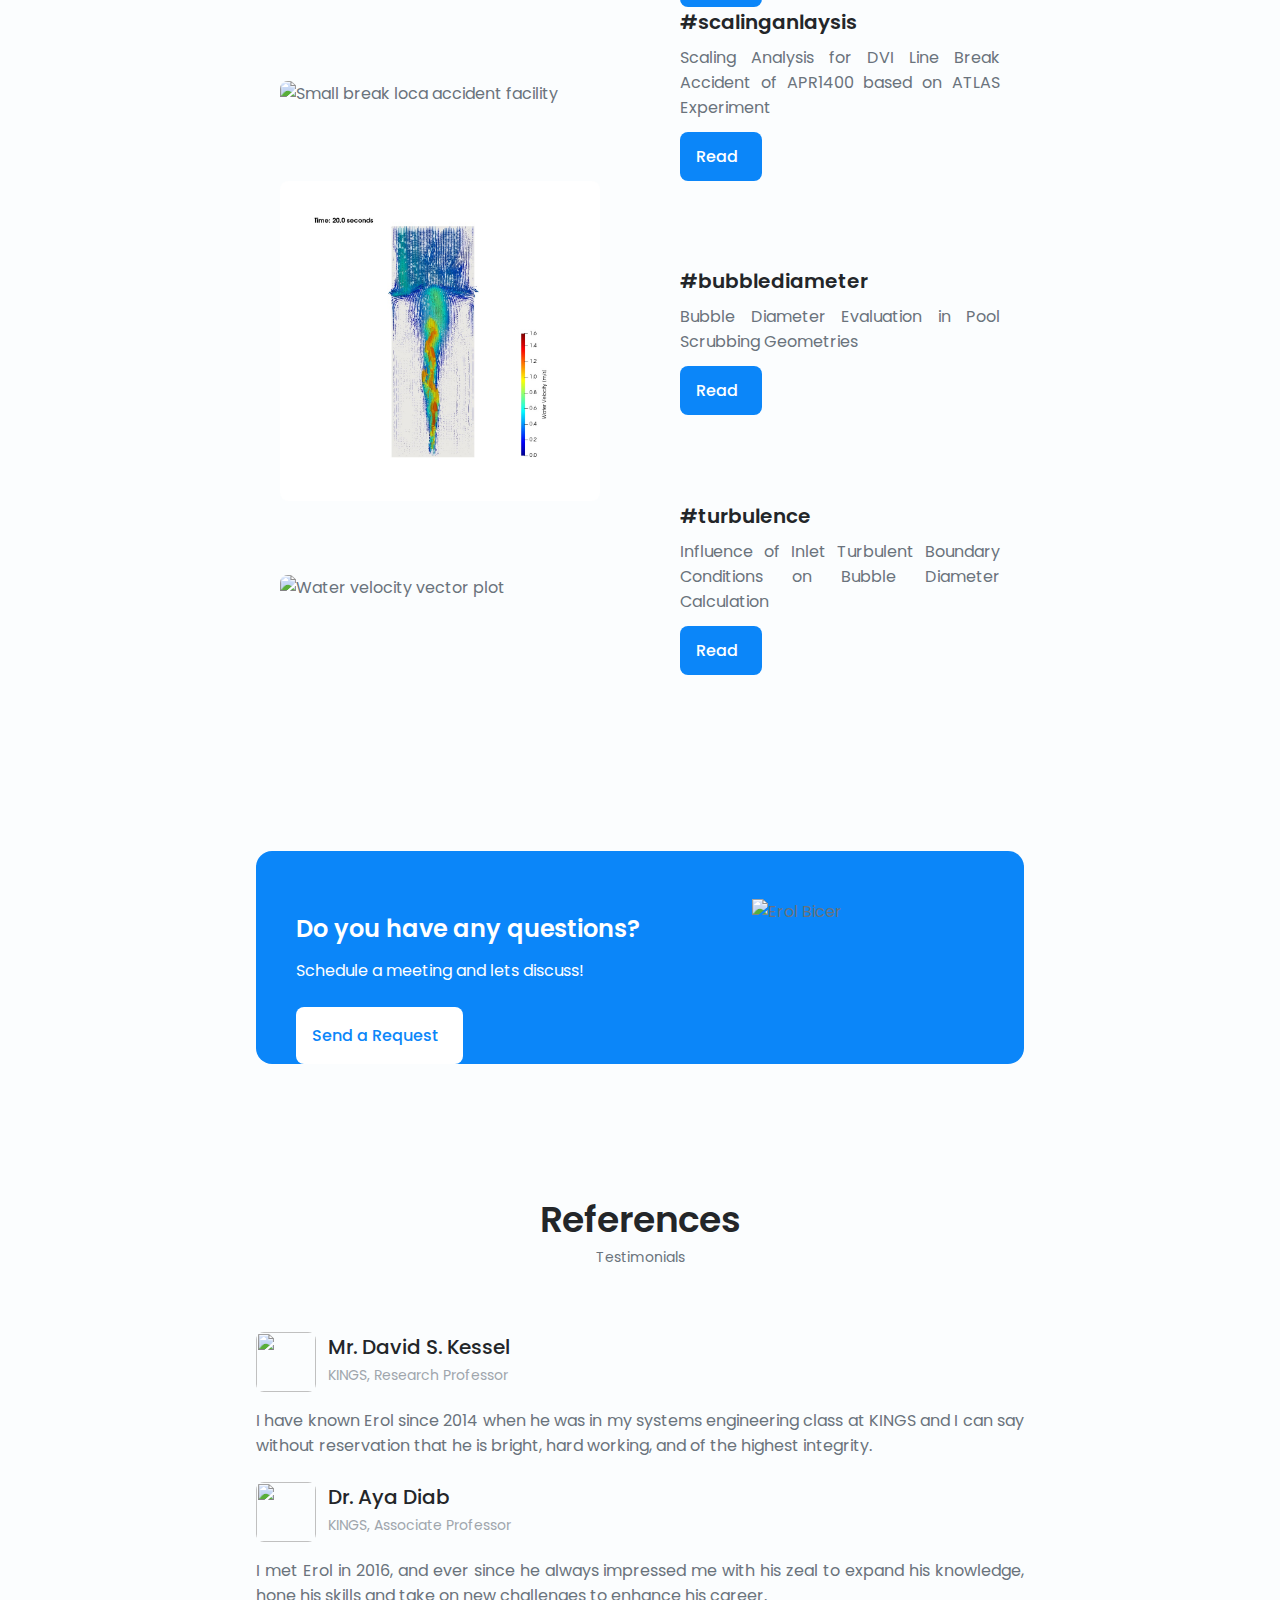
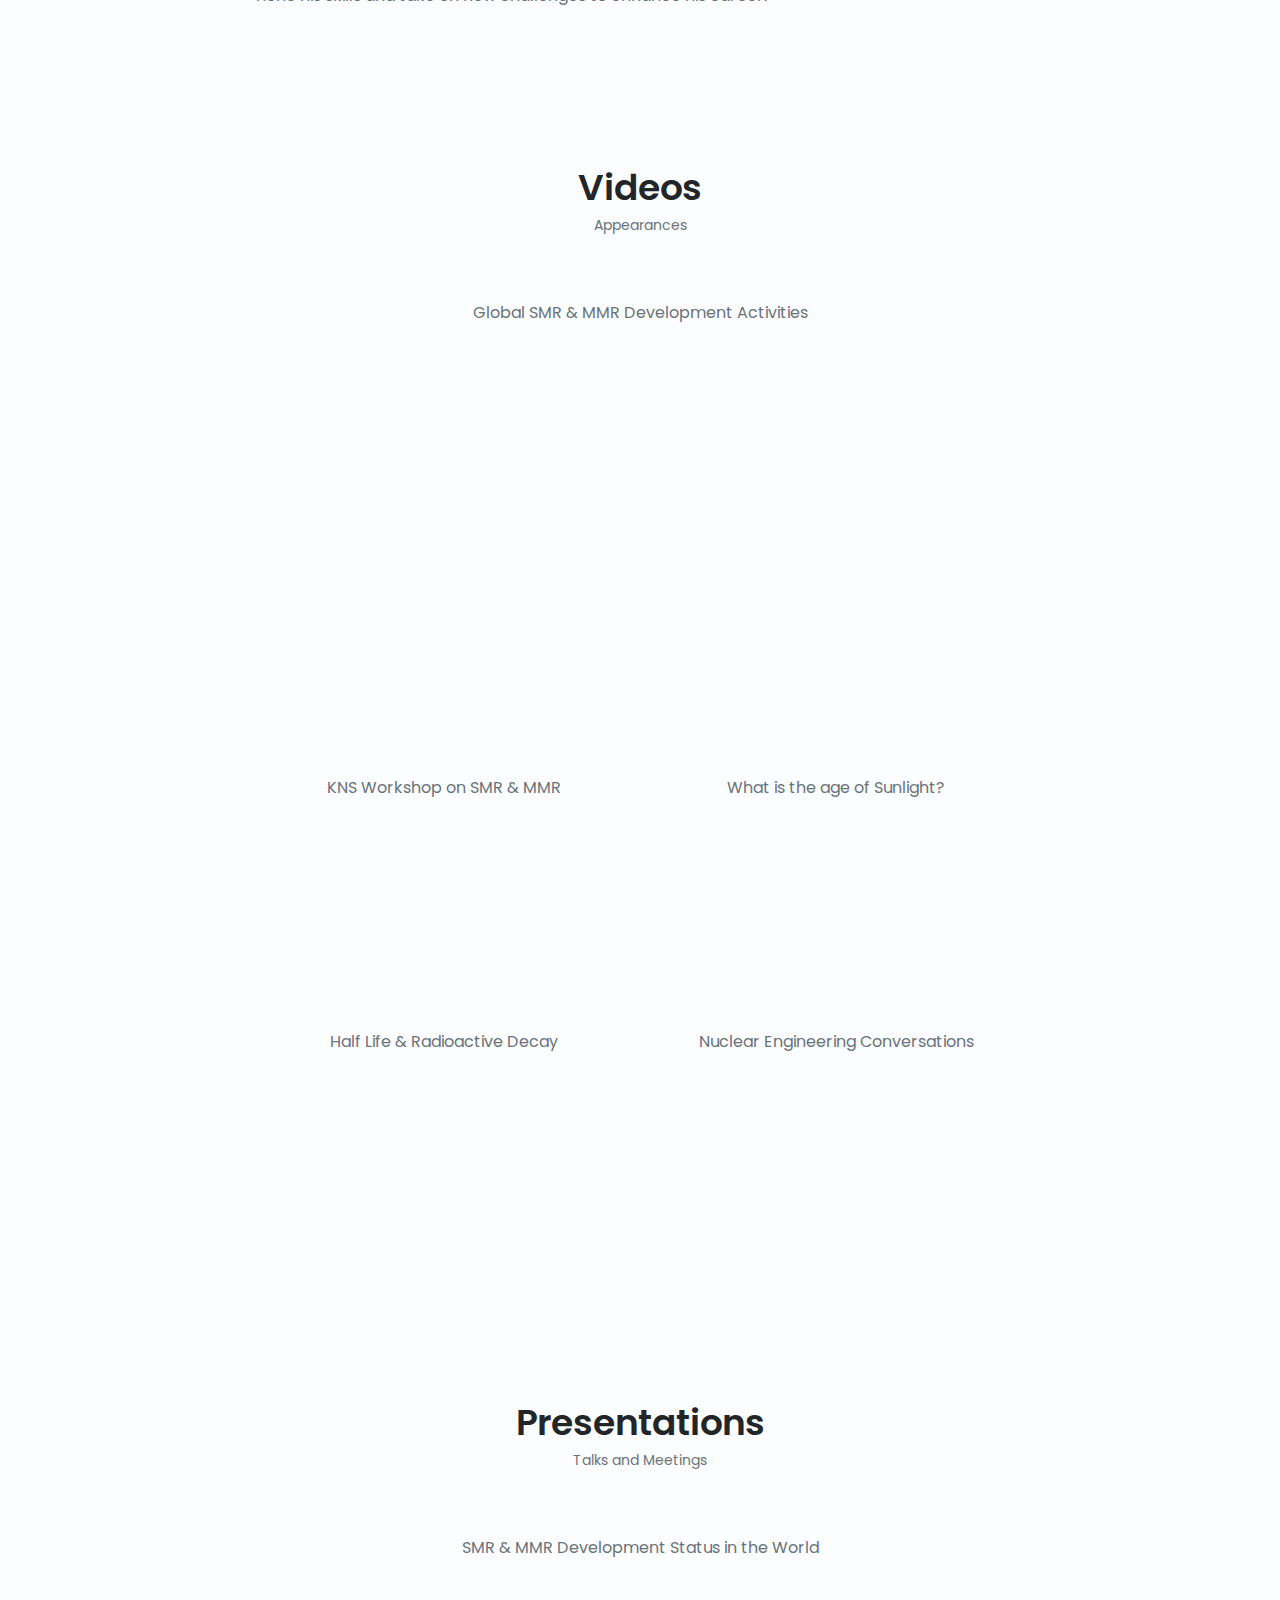
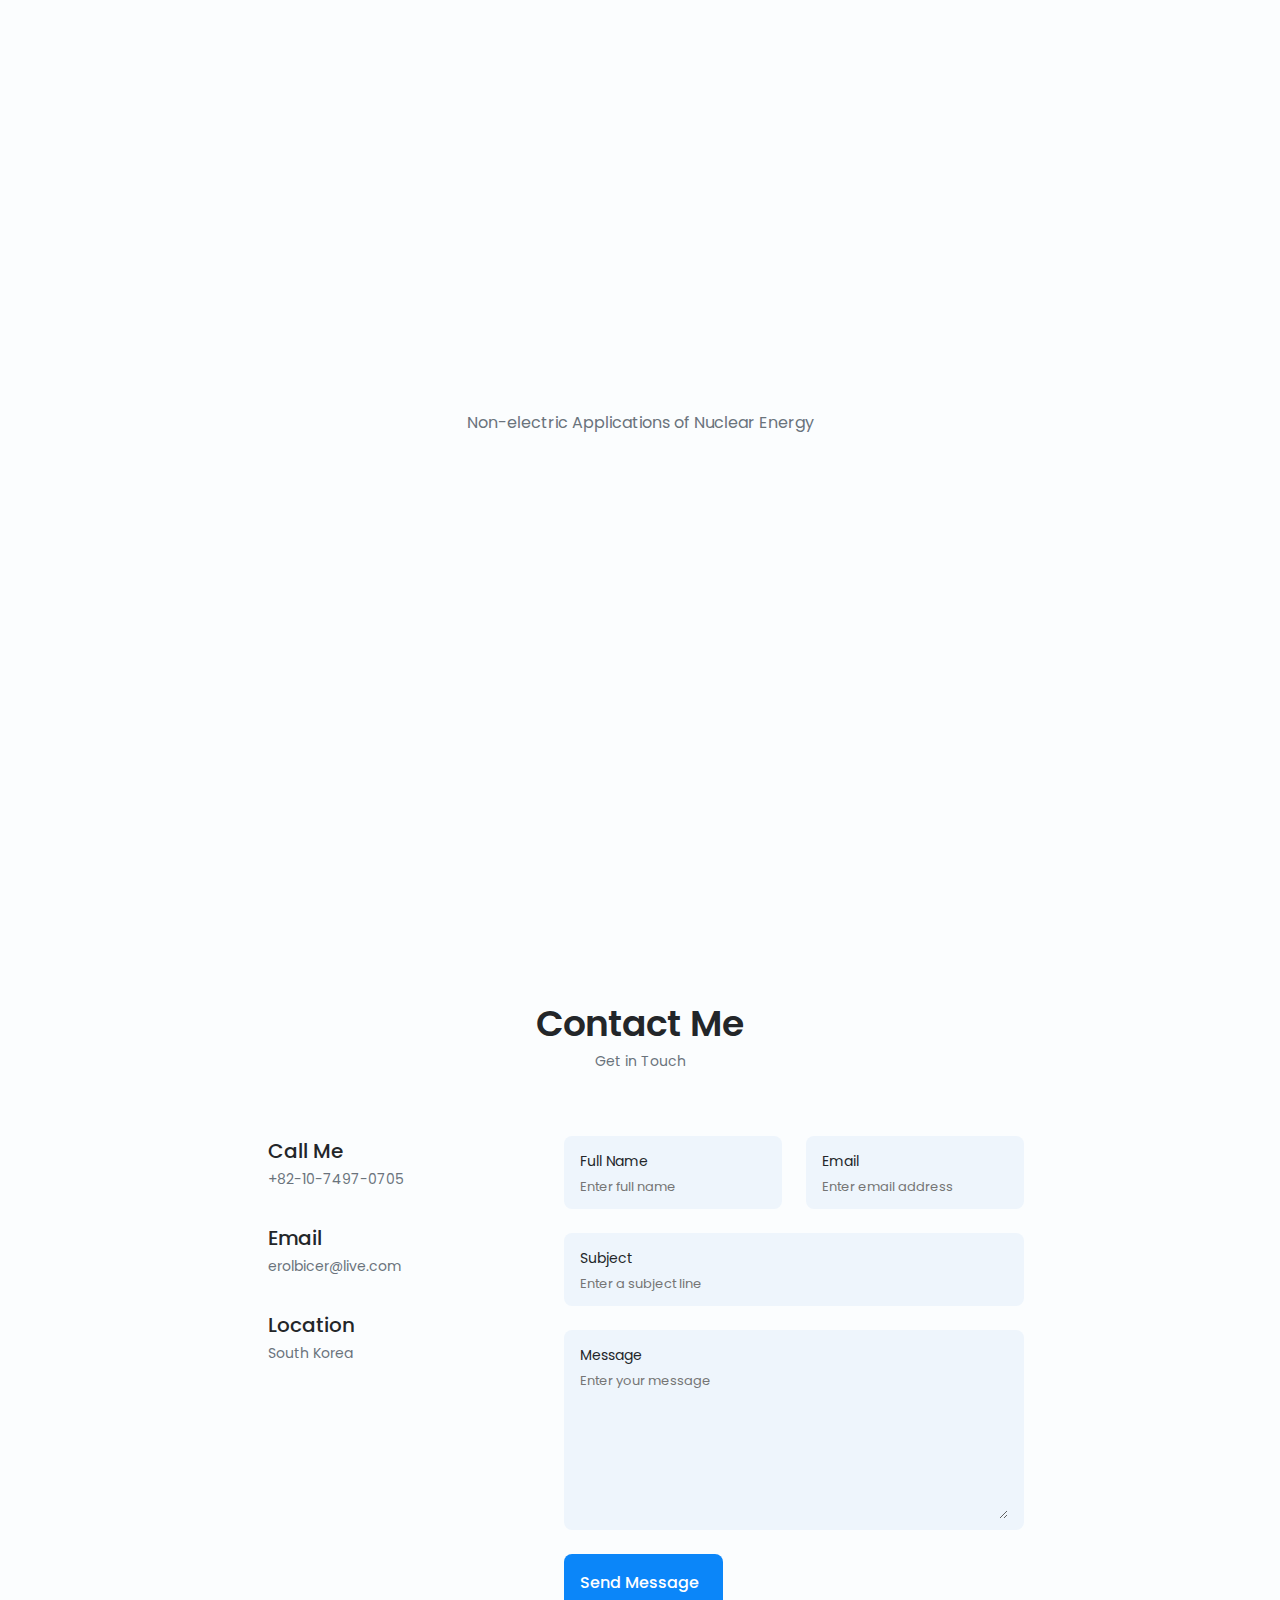
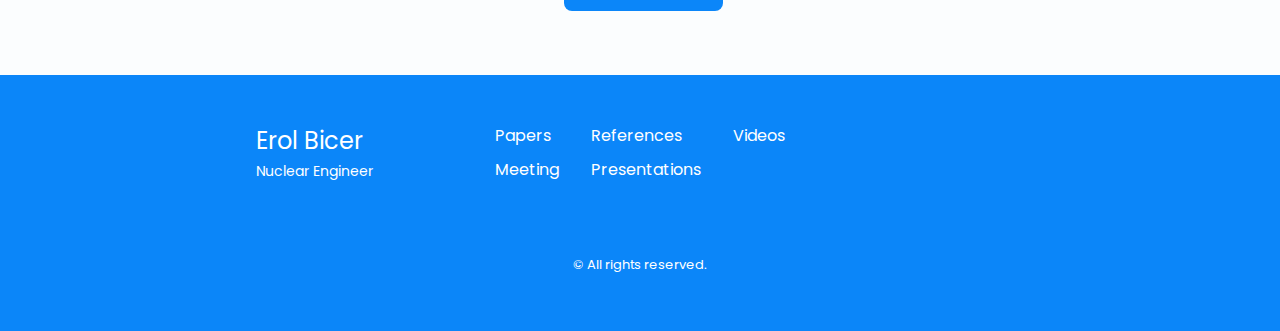
==== commit a4b04aeb: "removed the chatbot" ====
--- a/index.html
+++ b/index.html
@@ -5,7 +5,7 @@
         <meta name="viewport" content="width=device-width, initial-scale=1.0">
        
         <!--==================== UNICONS ====================-->
-        <link rel="stylesheet" href="https://unicons.iconscout.com/release/v4.0.0/css/line.css">
+        <link rel="stylesheet" href="https://unicons.iconscout.com/release/v4.0.8/css/line.css">
         
         <!--==================== SWIPER CSS ====================-->
         <link rel="stylesheet" href="assets/css/swiper-bundle.min.css">
@@ -29,7 +29,7 @@
         <script src="https://assets.calendly.com/assets/external/widget.js" type="text/javascript" async></script>
 
         <!--==================== TITLE and Favicon ====================-->
-        <title>Pourya Khaksari</title>
+        <title>Erol Bicer's Portfolio 👋</title>
         <!-- <link rel="shortcut icon" type="image/png" href="assets/img/"> --> 
         <link rel="apple-touch-icon" sizes="180x180" href="/assets/favicon_io/apple-touch-icon.png">
         <link rel="icon" type="image/png" sizes="32x32" href="/assets/favicon_io/favicon-32x32.png">
@@ -37,23 +37,26 @@
         <!-- <link rel="manifest" href="/site.webmanifest"> -->
 
         <!-- MS Tile - for Microsoft apps-->
-
+        <meta name="msapplication-TileImage" content="https://github.com/nucerl/myPortfolio/blob/main/assets/snaps/light.png?raw=true" />    
 
         <!-- HTML Meta Tags -->
-        <title>Pourya Khaksari's Resume </title>
-        <meta name="description" content="Computer Engineer & Research Assistant">
+        <title>Erol Bicer's Portfolio 👋</title>
+        <meta name="description" content="High-level experience in nuclear safety analysis and multinational nuclear project development.">
 
         <!-- Facebook Meta Tags -->
+        <meta property="og:url" content="https://www.erolbicer.com/">
         <meta property="og:type" content="website">
-        <meta property="og:title" content="Pourya Khaksari's Resume ">
-        <meta property="og:description" content="Computer Engineer & Research Assistant">
-
+        <meta property="og:title" content="Erol Bicer's Portfolio 👋">
+        <meta property="og:description" content="High-level experience in nuclear safety analysis and multinational nuclear project development.">
+        <meta property="og:image" content="https://github.com/nucerl/myPortfolio/blob/main/assets/snaps/light.png?raw=true">
 
         <!-- Twitter Meta Tags -->
         <meta name="twitter:card" content="summary_large_image">
-        <meta name="twitter:title" content="Pourya Khaksari's Resume ">
-        <meta name="twitter:description" content="Computer Engineer & Research Assistant">
-
+        <meta property="twitter:domain" content="erolbicer.com">
+        <meta property="twitter:url" content="https://www.erolbicer.com/">
+        <meta name="twitter:title" content="Erol Bicer's Portfolio 👋">
+        <meta name="twitter:description" content="High-level experience in nuclear safety analysis and multinational nuclear project development.">
+        <meta name="twitter:image" content="https://github.com/nucerl/myPortfolio/blob/main/assets/snaps/light.png?raw=true">
 
         <!-- Google tag (gtag.js) -->
         <script async src="https://www.googletagmanager.com/gtag/js?id=G-2367QRTG56"></script>
@@ -65,13 +68,16 @@
         gtag('config', 'G-2367QRTG56');
         </script>
 
+        <!-- Crisp Chatbot 
+        <script type="text/javascript">window.$crisp=[];window.CRISP_WEBSITE_ID="f1ceb2e6-7b94-4347-b101-6c1389f7f827";(function(){d=document;s=d.createElement("script");s.src="https://client.crisp.chat/l.js";s.async=1;d.getElementsByTagName("head")[0].appendChild(s);})();</script>
+        -->
     </head>
 
     <body>
         <!--==================== HEADER ====================-->
         <header class="header" id="header">
             <nav class="nav container">
-                <a href="#" class="nav__logo">Pourya Khaksari</a>
+                <a href="#" class="nav__logo">Erol Bicer</a>
 
                 <div class="nav__menu" id="nav-menu">
                     <ul class="nav__list grid">
@@ -90,11 +96,13 @@
                                 <i class="uil uil-file-alt nav__icon"></i> Skills
                             </a>
                         </li>
+                        <!--
                         <li class="nav__item">
                             <a href="#projects" class="nav__link">
                                 <i class="uil uil-briefcase-alt nav__icon"></i> Projects
                             </a>
                         </li>
+                        -->
                         <li class="nav__item">
                             <a href="#paper" class="nav__link">
                                 <i class="uil uil-scenery nav__icon"></i> Papers
@@ -105,6 +113,12 @@
                                 <i class="uil uil-message nav__icon"></i> Contact
                             </a>
                         </li>
+                        <!--
+                        <li class="nav__item">
+                            <a href="resume.html" class="nav__link">
+                                <i class="uil uil-file-alt nav__icon"></i> Resume
+                            </a>
+                        </li> -->
                     </ul>
                     <i class="uil uil-times nav__close" id="nav-close"></i>
                 </div>
@@ -128,11 +142,13 @@
                 <div class="home__container container grid">
                     <div class="home__content grid">
                         <div class="home__social">
-                            <a href="https://www.linkedin.com/in/pourya-khaksari/" target="_blank" class="home__social-icon">
+                            <a href="https://www.linkedin.com/in/erolbicer/" target="_blank" class="home__social-icon">
                                 <i class="uil uil-linkedin-alt"></i>
                             </a>
-
-                            <a href="https://github.com/pourya95" target="_blank" class="home__social-icon">
+                            <a href="https://www.researchgate.net/profile/Erol-Bicer/research" target="_blank" class="home__social-icon">
+                                <i class="uil uil-book-open"></i>
+                            </a>
+                            <a href="https://github.com/nucerl" target="_blank" class="home__social-icon">
                                 <i class="uil uil-github-alt"></i>
                             </a>
                         </div>
@@ -151,19 +167,16 @@
                                     129.362C2.45775 97.8511 -7.48481 59.1033 6.67581 34.5279C20.9871 10.1032 59.7028 
                                     -0.149132 97.9666 0.00163737C136.23 0.303176 174.193 10.857 190.312 36.4879Z"/>
 
-                                    <image class="home__blob-img" x='12' y='18' xlink:href="assets/img/image0-removebg.png"/>
+                                    <image class="home__blob-img" x='12' y='18' xlink:href="assets/img/perfil.png"/>
                                 </g>
                             </svg>
                         </div>
 
                         <div class="home__data">
-                            <h1 class="home__title">Hi, I am Pourya.</h1>
-                            <h3 class="home__subtitle">Graduate Research Assistant <br/>& Computer Engineer
-                            </h3>
-                            <p class="home__description">  I am very passionate about robotics and automation and more specifically autonomous vehicles.
-                                I find 3D sensors and in general 3D computer vision fascinating. I would like to work on novel solutions and architectures for computer vision targeted at autonomous vehicles to boost the efficiency of these systems in terms of power and performance.
-                                
-                                <a href="#contact" class="button button--flex">
+                            <h1 class="home__title">Erol Bicer, Ph.D.</h1>
+                            <h3 class="home__subtitle">Nuclear Engineer</h3>
+                            <p class="home__description">I specialize in conducting comprehensive safety analyses for various types of nuclear power plants using advanced system and computational fluid dynamics codes.</p>
+                            <a href="#contact" class="button button--flex">
                                 Contact Me <i class="uil uil-message button__icon"></i>
                             </a>
                         </div>
@@ -185,36 +198,35 @@
                 <span class="section__subtitle">Introduction</span>
 
                 <div class="about__container container grid">
-                    <img src="assets/img/about1.jpg" alt="B.Sc. Graduation" class="about__img">
+                    <img src="assets/img/about.png" alt="Erol Bicer Nuclear Power Plants Summit Session" class="about__img">
 
 
                     <div class="about__data">
-                        <p class="about__description">I have a B.Sc. Computer Engineering majored in hardware from the University of Tehran and a M.Sc. Computer Engineering from K.N.Toosi University of Technology.
-                            I am a passionate and dedicated researcher with a strong background in computer vision, deep learning, and data analysis. My expertise lies in developing innovative solutions for complex problems.
-                            With a solid foundation in Python programming and hands-on experience with various machine learning frameworks.
-
-                            <div class="about__info">
+                        <p class="about__description">My experience
+                            encompasses successfully developing, leading, and completing international projects through effective collaboration with global teams.</p>
+
+                        <div class="about__info">
                             <div>
-                                <span class="about__info-title">05+</span>
+                                <span class="about__info-title">08+</span>
                                 <span class="about__info-name">Years' <br> Experience</span>
                             </div>
 
                             <div>
-                                <span class="about__info-title">4+</span>
-                                <span class="about__info-name">Research Projects <br> Completed</span>
+                                <span class="about__info-title">11+</span>
+                                <span class="about__info-name">Projects <br> Completed</span>
                             </div>
 
                             <div>
-                                <span class="about__info-title">1+1</span>
+                                <span class="about__info-title">16</span>
                                 <span class="about__info-name">Papers <br> Published</span>
                             </div>
                         </div>
-
+                    <!--
                         <div class="about__buttons">
-                            <a download="" href="assets/pdf/CVPourya.pdf" class="button button--flex">
+                            <a download="" href="assets/pdf/ErolBicer-Resume.pdf" class="button button--flex">
                                 Download CV<i class="uil uil-download-alt button__icon"></i>
                             </a>
-                        </div>
+                        </div> -->
                     </div>
                 </div>
             </section>
@@ -329,7 +341,7 @@
                             <div class="skills__list grid">
                                 <div class="skills__data">
                                     <div class="skills__titles">
-                                        <h3 class="skills__name">MATLAB</h3>
+                                        <h3 class="skills__name">PYTHON | MATLAB</h3>
                                         <!--<span class="skills__number">Proficient</span>--> 
                                     </div>
                                     <div class="skills__bar">
@@ -384,16 +396,16 @@
                             <div class="skills__list grid">
                                 <div class="skills__data">
                                     <div class="skills__titles">
-                                        <h3 class="skills__name">DOS | UNIX</h3>
-                                    </div>
-                                    <div class="skills__bar">
-                                        <span class="skills__percantage skills__sys-code"></span>
-                                    </div>
-                                </div>
-
-                                <div class="skills__data">
-                                    <div class="skills__titles">
-                                        <h3 class="skills__name">Git | GitHub</h3>
+                                        <h3 class="skills__name">DOS | UNIX | Git</h3>
+                                    </div>
+                                    <div class="skills__bar">
+                                        <span class="skills__percantage skills__sys-code"></span>
+                                    </div>
+                                </div>
+
+                                <div class="skills__data">
+                                    <div class="skills__titles">
+                                        <h3 class="skills__name">PCTRAN | SNAP</h3>
                                     </div>
                                     <div class="skills__bar">
                                         <span class="skills__percantage skills__sys-code"></span>
@@ -402,7 +414,7 @@
                                 
                                 <div class="skills__data">
                                     <div class="skills__titles">
-                                        <h3 class="skills__name">ParaView | Salome</h3>
+                                        <h3 class="skills__name">ParaView | Salome | Origin</h3>
                                         <!--<span class="skills__number">Proficient</span>--> 
                                     </div>
                                     <div class="skills__bar">
@@ -412,7 +424,7 @@
 
                                 <div class="skills__data">
                                     <div class="skills__titles">
-                                        <h3 class="skills__name">CATIA | Origin | Mathcad | MS Office</h3>
+                                        <h3 class="skills__name">CATIA | Mathcad | LaTeX</h3>
                                     </div>
                                     <div class="skills__bar">
                                         <span class="skills__percantage skills__sys-code"></span>
@@ -450,11 +462,11 @@
                              <div class="qualification__data">
                                 <div>
                                     <span class="qualification__degree">B.Sc.</span>
-                                    <h3 class="qualification__title">Computer Engineering</h3>
-                                    <span class="qualification__subtitle">University of Tehran</span>
+                                    <h3 class="qualification__title">Nuclear Energy Engineering</h3>
+                                    <span class="qualification__subtitle">Hacettepe University</span>
                                     <div class="qualification__calendar">
                                         <i class="uil uil-calendar-alt"></i>
-                                        2019
+                                        2013
                                     </div>
                                 </div>
                                 <div>
@@ -473,18 +485,18 @@
 
                                 <div>
                                     <span class="qualification__degree">M.Sc.</span>
-                                    <h4 class="qualification__title">Computer Engineering</h4>
-                                    <span class="qualification__subtitle">K. N. Toosi University of Technology</span>
+                                    <h4 class="qualification__title">Nuclear Power Plant Engineering</h4>
+                                    <span class="qualification__subtitle">KINGS</span>
                                     <div class="qualification__calendar">
                                         <i class="uil uil-calendar-alt"></i>
-                                        2023
+                                        2016
                                     </div>
                                 </div>
 
                             </div>
 
                              <!--==================== QUALIFICATION  3 ====================-->
-                             <!-- <div class="qualification__data">
+                             <div class="qualification__data">
                                 <div>
                                     <span class="qualification__degree">Ph.D.</span>
                                     <h3 class="qualification__title">Nuclear Engineering</h3>
@@ -496,9 +508,9 @@
                                 </div>
                                 <div>
                                     <span class="qualification__rounder"></span>
-                                    <span class="qualification__line"></span> 
-                                </div>
-                            </div> -->
+                                    <!-- <span class="qualification__line"></span> -->
+                                </div>
+                            </div>
 
                              <!--==================== QUALIFICATION  4 ====================-->
                              <div class="qualification__data">
@@ -529,11 +541,11 @@
                             <!--==================== QUALIFICATION  1 ====================-->
                             <div class="qualification__data">
                                <div>
-                                   <h3 class="qualification__title">Robotics Intern</h3>
-                                   <span class="qualification__subtitle">University of Tehran - System on Chip lab</span>
+                                   <h3 class="qualification__title">R&D Engineer</h3>
+                                   <span class="qualification__subtitle">Bil-Plas Industry</span>
                                    <div class="qualification__calendar">
                                        <i class="uil uil-calendar-alt"></i>
-                                       2018
+                                       2013 - 2014
                                    </div>
                                </div>
                                <div>
@@ -551,11 +563,11 @@
                                </div>
 
                                <div>
-                                   <h3 class="qualification__title">Microcontroller Developer</h3>
-                                   <span class="qualification__subtitle">Samim Group - Media & Communications Technology</span>
+                                   <h3 class="qualification__title">Assistant Manager</h3>
+                                   <span class="qualification__subtitle">FNC Technology</span>
                                    <div class="qualification__calendar">
                                        <i class="uil uil-calendar-alt"></i>
-                                       2019
+                                       2016 - 2019
                                    </div>
                                </div>
 
@@ -564,11 +576,11 @@
                             <!--==================== QUALIFICATION  3 ====================-->
                             <div class="qualification__data">
                                <div>
-                                   <h3 class="qualification__title">Data Analyst</h3>
-                                   <span class="qualification__subtitle">Hoodad - Caspian Smart Products</span>
+                                   <h3 class="qualification__title">Associate Manager</h3>
+                                   <span class="qualification__subtitle">FNC Technology</span>
                                    <div class="qualification__calendar">
                                        <i class="uil uil-calendar-alt"></i>
-                                       2020 - 2022
+                                       2019 - 2023
                                    </div>
                                </div>
                                <div>
@@ -577,498 +589,28 @@
                                </div>
                            </div>
 
+                            <!--==================== QUALIFICATION  4 ====================-->
+                            <div class="qualification__data">
+                                <div></div>
+                                <div>
+                                    <span class="qualification__rounder"></span>
+                                    <!-- <span class="qualification__line"></span> -->
+                                </div>
+ 
+                                <div>
+                                    <h3 class="qualification__title">Manager</h3>
+                                    <span class="qualification__subtitle">FNC Technology</span>
+                                    <div class="qualification__calendar">
+                                        <i class="uil uil-calendar-alt"></i>
+                                        2023 - Present
+                                    </div>
+                                </div>
+ 
+                            </div>
+
                        </div>
 
                     </div>
-                </div>
-            </section>
-
-            <!--==================== PROJECTS ====================-->
-            <section class="projects section" id="projects" data-id="projects">
-                <h2 class="section__title">Projects</h2>
-                <span class="section__subtitle">Involved Projects</span>
-
-                <div class="projects__container container grid">
-                    <!--==================== PROJECTS 1 ====================-->
-                    <div class="projects__content">
-                        <div>
-                            <i class="uil uil-swatchbook projects__icon"></i>
-                            <h3 class="projects__title">SMR & MMR</h3>
-                        </div>
-
-                        <span class="button button--flex button--small button--link projects__button">
-                            View More
-                            <i class="uil uil-arrow-right button__icon"></i>
-                        </span>
-
-                        <div class="projects__modal">
-                            <div class="projects__modal-content">
-                                <h4 class="projects__modal-title">Small and Micro Modular Reactors Technology Analyses </h4>
-                                <i class="uil uil-times projects__modal-close"></i>
-
-                                <ul class="projects__modal-projects grid">
-                                    <li class="projects__modal-project">
-                                        <i class="uil uil-check-circle projects__modal-icon"></i>
-                                        <p>Literature and Technology Review</p>
-                                    </li>
-                                    <li class="projects__modal-project">
-                                        <i class="uil uil-check-circle projects__modal-icon"></i>
-                                        <p>Technical Feasibility Analysis</p>
-                                    </li>
-                                    <li class="projects__modal-project">
-                                        <i class="uil uil-check-circle projects__modal-icon"></i>
-                                        <p>Commercial Feasibility Analysis</p>
-                                    </li>
-                                </ul>
-                            </div>
-                        </div>
-                    </div> 
-
-                    <!--==================== PROJECTS 2 ====================-->
-                    <div class="projects__content">
-                        <div>
-                            <i class="uil uil-swatchbook projects__icon"></i>
-                            <h3 class="projects__title">SMART</h3>
-                        </div>
-
-                        <span class="button button--flex button--small button--link projects__button">
-                            View More
-                            <i class="uil uil-arrow-right button__icon"></i>
-                        </span>
-
-                        <div class="projects__modal">
-                            <div class="projects__modal-content">
-                                <h4 class="projects__modal-title">System-Integrated Modular Advanced Reactor Passive Containment Cooling System</h4>
-                                <i class="uil uil-times projects__modal-close"></i>
-
-                                <ul class="projects__modal-projects grid">
-                                    <li class="projects__modal-project">
-                                        <i class="uil uil-check-circle projects__modal-icon"></i>
-                                        <p>Modeling of SMART CPRSS through GOTHIC</p>
-                                    </li>
-                                    <li class="projects__modal-project">
-                                        <i class="uil uil-check-circle projects__modal-icon"></i>
-                                        <p>Literature Survey for the Design and Arrangement of Sparger Layout for SMART CPRSS</p>
-                                    </li>
-                                        <li class="projects__modal-project-ind">
-                                            <i class="uil uil-check projects__modal-icon"></i>
-                                            <p>Direct contact condensation</p>
-                                        </li>
-                                        <li class="projects__modal-project-ind">
-                                            <i class="uil uil-check projects__modal-icon"></i>
-                                            <p>Chugging</p>
-                                        </li>
-                                    <li class="projects__modal-project">
-                                        <i class="uil uil-check-circle projects__modal-icon"></i>
-                                        <p>Modeling of SISTA through MARS-KS</p>
-                                    </li>
-                                    <li class="projects__modal-project">
-                                        <i class="uil uil-check-circle projects__modal-icon"></i>
-                                        <p>CAP Verification</p>
-                                    </li>
-                                        <li class="projects__modal-project-ind">
-                                            <i class="uil uil-check projects__modal-icon"></i>
-                                            <p>Simulations of condensation and boiling conceptual problems through MARS</p>
-                                        </li>
-                                        <li class="projects__modal-project-ind">
-                                            <i class="uil uil-check projects__modal-icon"></i>
-                                            <p>Simulations of a conceptual problem through MARS and SPACE</p>
-                                        </li>
-                                    <li class="projects__modal-project">
-                                        <i class="uil uil-check-circle projects__modal-icon"></i>
-                                        <p>CAP Input Preparation for sub P/T Analysis</p>
-                                    </li>
-                                    <li class="projects__modal-project">
-                                        <i class="uil uil-check-circle projects__modal-icon"></i>
-                                        <p>CPRSS Hydraulics and Heat structure Calculation Sheet Preparation for CAP</p>
-                                    </li>
-                                </ul>
-                            </div>
-                        </div>
-                    </div>         
-
-                    <!--==================== PROJECTS 3 ====================-->
-                    <div class="projects__content">
-                        <div>
-                            <i class="uil uil-swatchbook projects__icon"></i>
-                            <h3 class="projects__title">PGSFR</h3>
-                        </div>
-
-                        <span class="button button--flex button--small button--link projects__button">
-                            View More
-                            <i class="uil uil-arrow-right button__icon"></i>
-                        </span>
-
-                        <div class="projects__modal">
-                            <div class="projects__modal-content">
-                                <h4 class="projects__modal-title">Prototype Gen-IV Sodium-Cooled Fast Reactor Condition Analysis Project</h4>
-                                <i class="uil uil-times projects__modal-close"></i>
-
-                                <ul class="projects__modal-projects grid">
-                                    <li class="projects__modal-project">
-                                        <i class="uil uil-check-circle projects__modal-icon"></i>
-                                        <p>Simulations of Design Basis Events through MARS-LMR</p>
-                                    </li>
-                                        <li class="projects__modal-project-ind">
-                                            <i class="uil uil-check projects__modal-icon"></i>
-                                            <p>Leakage of Intermediate Heat Transport System Pipe</p>
-                                        </li>
-                                        <li class="projects__modal-project-ind">
-                                            <i class="uil uil-check projects__modal-icon"></i>
-                                            <p>Reactor Vessel Leak into the Containment Vessel</p>
-                                        </li>
-                                </ul>
-                            </div>
-                        </div>
-                    </div>
-
-                    <!--==================== PROJECTS 4 ====================-->
-                    <div class="projects__content">
-                        <div>
-                            <i class="uil uil-swatchbook projects__icon"></i>
-                            <h3 class="projects__title">SMART DEC</h3>
-                        </div>
-
-                        <span class="button button--flex button--small button--link projects__button">
-                            View More
-                            <i class="uil uil-arrow-right button__icon"></i>
-                        </span>
-
-                        <div class="projects__modal">
-                            <div class="projects__modal-content">
-                                <h4 class="projects__modal-title">Feasibility Study of the SPACE Code Application on DEC Accident Analysis of SMART</h4>
-                                <i class="uil uil-times projects__modal-close"></i>
-
-                                <ul class="projects__modal-projects grid">
-                                    <li class="projects__modal-project">
-                                        <i class="uil uil-check-circle projects__modal-icon"></i>
-                                        <p>SPACE Code Calculation Sheet Preparation</p>
-                                    </li>
-                                        <li class="projects__modal-project-ind">
-                                            <i class="uil uil-check projects__modal-icon"></i>
-                                            <p>Passive Safety Injection System (PSIS)</p>
-                                        </li>
-                                        <li class="projects__modal-project-ind">
-                                            <i class="uil uil-check projects__modal-icon"></i>
-                                            <p>Passive Residual Heat Removal System (PRHRS)</p>
-                                        </li>
-                                </ul>
-                            </div>
-                        </div>
-                    </div>
-                    
-                    <!--==================== PROJECTS 5 ====================-->
-                    <div class="projects__content">
-                        <div>
-                            <i class="uil uil-swatchbook projects__icon"></i>
-                            <h3 class="projects__title">PCCS</h3>
-                        </div>
-
-                        <span class="button button--flex button--small button--link projects__button">
-                            View More
-                            <i class="uil uil-arrow-right button__icon"></i>
-                        </span>
-
-                        <div class="projects__modal">
-                            <div class="projects__modal-content">
-                                <h4 class="projects__modal-title">Conceptual Design and Development of Passive Containment Cooling System for APR1400</h4>
-                                <i class="uil uil-times projects__modal-close"></i>
-
-                                <ul class="projects__modal-projects grid">
-                                    <li class="projects__modal-project">
-                                        <i class="uil uil-check-circle projects__modal-icon"></i>
-                                        <p>Literature Survey on Condensation with Non-condensable Gases</p>
-                                    </li>
-                                        <li class="projects__modal-project-ind">
-                                            <i class="uil uil-check projects__modal-icon"></i>
-                                            <p>Separate and integral test facilities to validate the MARS condensation model</p>
-                                        </li>
-                                        <li class="projects__modal-project-ind">
-                                            <i class="uil uil-check projects__modal-icon"></i>
-                                            <p>Available condensation models (e.g. Colburn-Hougen, Peterson's Model)</p>
-                                        </li>
-                                        <li class="projects__modal-project-ind">
-                                            <i class="uil uil-check projects__modal-icon"></i>
-                                            <p>Review of MARS condensation model</p>
-                                        </li>
-                                    <li class="projects__modal-project">
-                                        <i class="uil uil-check-circle projects__modal-icon"></i>
-                                        <p>COPAIN Test Facility (on-plane condensation) Simulations through MARS-KS</p>
-                                    </li>
-                                    <li class="projects__modal-project">
-                                        <i class="uil uil-check-circle projects__modal-icon"></i>
-                                        <p>Dehbi, Kawakubo, Su, Lee Experiments (on-tube condensation) Simulations through MARS-KS</p>
-                                    </li>
-                                        <li class="projects__modal-project-ind">
-                                            <i class="uil uil-check projects__modal-icon"></i>
-                                            <p>MARS trouble report to KINS: Volume average velocity deficiency</p>
-                                        </li>
-                                    <li class="projects__modal-project">
-                                        <i class="uil uil-check-circle projects__modal-icon"></i>
-                                        <p>Multi-Compartment and Multi-Dimension Simulations (conceptual) through GOTHIC</p>
-                                    </li>
-                                </ul>
-                            </div>
-                        </div>
-                    </div>                       
-
-                    <!--==================== PROJECTS 6 ====================-->
-                    <div class="projects__content">
-                        <div>
-                            <i class="uil uil-swatchbook projects__icon"></i>
-                            <h3 class="projects__title">ATLAS</h3>
-                        </div>
-
-                        <span class="button button--flex button--small button--link projects__button">
-                            View More
-                            <i class="uil uil-arrow-right button__icon"></i>
-                        </span>
-
-                        <div class="projects__modal">
-                            <div class="projects__modal-content">
-                                <h4 class="projects__modal-title">Determination of ATLAS Heat Loss and Improvement of MARS Input Model</h4>
-                                <i class="uil uil-times projects__modal-close"></i>
-
-                                <ul class="projects__modal-projects grid">
-                                    <li class="projects__modal-project">
-                                        <i class="uil uil-check-circle projects__modal-icon"></i>
-                                        <p>ATLAS Experimental Facility Heat Loss Quantification of RCS side</p>
-                                    </li>
-                                    <li class="projects__modal-project">
-                                        <i class="uil uil-check-circle projects__modal-icon"></i>
-                                        <p>Integral and Differential Approaches</p>
-                                    </li>
-                                    <li class="projects__modal-project">
-                                        <i class="uil uil-check-circle projects__modal-icon"></i>
-                                        <p>Implementation of Heat Loss Modeling to MARS Input</p>
-                                    </li>
-                                    <li class="projects__modal-project">
-                                        <i class="uil uil-check-circle projects__modal-icon"></i>
-                                        <p>Simulations of OECD and DSP Problems with the new MARS Input</p>
-                                    </li>
-                                </ul>
-                            </div>
-                        </div>
-                    </div> 
-
-                    <!--==================== PROJECTS 7 ====================-->
-                    <div class="projects__content">
-                        <div>
-                            <i class="uil uil-swatchbook projects__icon"></i>
-                            <h3 class="projects__title">NON-LOCA</h3>
-                        </div>
-
-                        <span class="button button--flex button--small button--link projects__button">
-                            View More
-                            <i class="uil uil-arrow-right button__icon"></i>
-                        </span>
-
-                        <div class="projects__modal">
-                            <div class="projects__modal-content">
-                                <h4 class="projects__modal-title">SPACE Code Input Deck Preparation and Validation</h4>
-                                <i class="uil uil-times projects__modal-close"></i>
-
-                                <ul class="projects__modal-projects grid">
-                                    <li class="projects__modal-project">
-                                        <i class="uil uil-check-circle projects__modal-icon"></i>
-                                        <p>HANUL 1&2 Hydraulics and Heat Structure Calculation Sheet Preparation for SPACE</p>
-                                    </li>
-                                        <li class="projects__modal-project-ind">
-                                            <i class="uil uil-check projects__modal-icon"></i>
-                                            <p>Reactor pressure vessel</p>
-                                        </li>
-                                        <li class="projects__modal-project-ind">
-                                            <i class="uil uil-check projects__modal-icon"></i>
-                                            <p>Steam generators</p>
-                                        </li>
-                                        <li class="projects__modal-project-ind">
-                                            <i class="uil uil-check projects__modal-icon"></i>
-                                            <p>Steam generators</p>
-                                        </li>
-                                        <li class="projects__modal-project-ind">
-                                            <i class="uil uil-check projects__modal-icon"></i>
-                                            <p>Secondary Systems</p>
-                                        </li>
-                                    <li class="projects__modal-project">
-                                        <i class="uil uil-check-circle projects__modal-icon"></i>
-                                        <p>HANUL 5&6 Hydraulics and Heat Structure Calculation Sheet Preparation for SPACE</p>
-                                    </li>
-                                        <li class="projects__modal-project-ind">
-                                            <i class="uil uil-check projects__modal-icon"></i>
-                                            <p>Steam generators</p>
-                                        </li>
-                                        <li class="projects__modal-project-ind">
-                                            <i class="uil uil-check projects__modal-icon"></i>
-                                            <p>Steam lines</p>
-                                        </li>
-                                        <li class="projects__modal-project-ind">
-                                            <i class="uil uil-check projects__modal-icon"></i>
-                                            <p>Safety systems</p>
-                                        </li>
-                                        <li class="projects__modal-project-ind">
-                                            <i class="uil uil-check projects__modal-icon"></i>
-                                            <p>SPACE Code Validation</p>
-                                        </li>
-                                        <li class="projects__modal-project-ind">
-                                            <i class="uil uil-check projects__modal-icon"></i>
-                                            <p>DSP01 - ATLAS DVI line break SBLOCA simulation</p>
-                                        </li>
-                                        <li class="projects__modal-project-ind">
-                                            <i class="uil uil-check projects__modal-icon"></i>
-                                            <p>DSP02 - ATLAS CL SBLOCA</p>
-                                        </li>
-                                        <li class="projects__modal-project-ind">
-                                            <i class="uil uil-check projects__modal-icon"></i>
-                                            <p>Marviken sensitivity tests</p>
-                                        </li>
-                                </ul>
-                            </div>
-                        </div>
-                    </div>
-
-                    <!--==================== PROJECTS 8 ====================-->
-                    <div class="projects__content">
-                        <div>
-                            <i class="uil uil-swatchbook projects__icon"></i>
-                            <h3 class="projects__title">PAFS</h3>
-                        </div>
-
-                        <span class="button button--flex button--small button--link projects__button">
-                            View More
-                            <i class="uil uil-arrow-right button__icon"></i>
-                        </span>
-
-                        <div class="projects__modal">
-                            <div class="projects__modal-content">
-                                <h4 class="projects__modal-title">Passive Auxiliary Feedwater System Development</h4>
-                                <i class="uil uil-times projects__modal-close"></i>
-
-                                <ul class="projects__modal-projects grid">
-                                    <li class="projects__modal-project">
-                                        <i class="uil uil-check-circle projects__modal-icon"></i>
-                                        <p>Calculation of Pipe Flow Resistance Coefficients</p>
-                                    </li>
-                                    <li class="projects__modal-project">
-                                        <i class="uil uil-check-circle projects__modal-icon"></i>
-                                        <p>RELAP5 Input Deck Preparation for HANUL5&6</p>
-                                    </li>
-                                        <li class="projects__modal-project-ind">
-                                            <i class="uil uil-check projects__modal-icon"></i>
-                                            <p>Full steady-state input model</p>
-                                        </li>
-                                        <li class="projects__modal-project-ind">
-                                            <i class="uil uil-check projects__modal-icon"></i>
-                                            <p>Code-to-code verification with SPACE</p>
-                                        </li>
-                                </ul>
-                            </div>
-                        </div>
-                    </div>
-
-                    <!--==================== PROJECTS 9 ====================-->
-                    <div class="projects__content">
-                        <div>
-                            <i class="uil uil-swatchbook projects__icon"></i>
-                            <h3 class="projects__title">ACHX</h3>
-                        </div>
-
-                        <span class="button button--flex button--small button--link projects__button">
-                            View More
-                            <i class="uil uil-arrow-right button__icon"></i>
-                        </span>
-
-                        <div class="projects__modal">
-                            <div class="projects__modal-content">
-                                <h4 class="projects__modal-title">Air Cooling Heat Exchanger Experiment Simulations through MARS-KS</h4>
-                                <i class="uil uil-times projects__modal-close"></i>
-
-                                <ul class="projects__modal-projects grid">
-                                    <li class="projects__modal-project">
-                                        <i class="uil uil-check-circle projects__modal-icon"></i>
-                                        <p>Fin Efficiency</p>
-                                    </li>
-                                    <li class="projects__modal-project">
-                                        <i class="uil uil-check-circle projects__modal-icon"></i>
-                                        <p>Fouling</p>
-                                    </li>
-                                    <li class="projects__modal-project">
-                                        <i class="uil uil-check-circle projects__modal-icon"></i>
-                                        <p>Heat Transfer Coefficient</p>
-                                    </li>
-                                    <li class="projects__modal-project">
-                                        <i class="uil uil-check-circle projects__modal-icon"></i>
-                                        <p>Loss Coefficient</p>
-                                    </li>
-                                </ul>
-                            </div>
-                        </div>
-                    </div> 
-
-                    <!--==================== PROJECTS 10 ====================-->
-                    <div class="projects__content">
-                        <div>
-                            <i class="uil uil-swatchbook projects__icon"></i>
-                            <h3 class="projects__title">IoT</h3>
-                        </div>
-
-                        <span class="button button--flex button--small button--link projects__button">
-                            View More
-                            <i class="uil uil-arrow-right button__icon"></i>
-                        </span>
-
-                        <div class="projects__modal">
-                            <div class="projects__modal-content">
-                                <h4 class="projects__modal-title"> Review of Regulatory Criteria for using IoT Technologies in Radioactive Waste Management</h4>
-                                <i class="uil uil-times projects__modal-close"></i>
-
-                                <ul class="projects__modal-projects grid">
-                                    <li class="projects__modal-project">
-                                        <i class="uil uil-check-circle projects__modal-icon"></i>
-                                        <p>Review of RFID (Radio Frequency Identification System) and IoT technologies</p>
-                                    </li>
-                                    <li class="projects__modal-project">
-                                        <i class="uil uil-check-circle projects__modal-icon"></i>
-                                        <p>Review of IoT applications in radioactive waste management</p>
-                                    </li>
-                                    <li class="projects__modal-project">
-                                        <i class="uil uil-check-circle projects__modal-icon"></i>
-                                        <p>Review of global IoT standards and best practices</p>
-                                    </li>
-                                </ul>
-                            </div>
-                        </div>
-                    </div> 
-
-                    <!--==================== PROJECTS 11 ====================-->
-                    <div class="projects__content">
-                        <div>
-                            <i class="uil uil-swatchbook projects__icon"></i>
-                            <h3 class="projects__title">EUR</h3>
-                        </div>
-
-                        <span class="button button--flex button--small button--link projects__button">
-                            View More
-                            <i class="uil uil-arrow-right button__icon"></i>
-                        </span>
-
-                        <div class="projects__modal">
-                            <div class="projects__modal-content">
-                                <h4 class="projects__modal-title">APR1000 PAFS Standard Design Development and EUR Certification Support</h4>
-                                <i class="uil uil-times projects__modal-close"></i>
-
-                                <ul class="projects__modal-projects grid">
-                                    <li class="projects__modal-project">
-                                        <i class="uil uil-check-circle projects__modal-icon"></i>
-                                        <p>Literature Review</p>
-                                    </li>
-                                    <li class="projects__modal-project">
-                                        <i class="uil uil-check-circle projects__modal-icon"></i>
-                                        <p>Technical Support</p>
-                                    </li>
-                                </ul>
-                            </div>
-                        </div>
-                    </div> 
                 </div>
             </section>
 
@@ -1093,7 +635,7 @@
                             </div>
                         </div>  
 
-                        <!--==================== PAPER 2 ====================-->
+                        <!--==================== PAPER 2 ====================
                         <div class="paper__content grid swiper-slide">
                             <img src="assets/img/paper2.jpg" alt="Small modular reactor containment pressure and radioactivity" class="paper__img">
 
@@ -1105,8 +647,91 @@
                                     <i class="uil uil-arrow-right button__icon"></i>
                                 </a>
                             </div>
-                        </div>   
-
+                        </div>   -->
+
+                        <!--==================== PAPER 3 ====================
+                        <div class="paper__content grid swiper-slide">
+                            <img src="assets/img/paper3.jpg" alt="Integral experiment test facility" class="paper__img">
+
+                            <div class="paper__dat">
+                                <h3 class="paper__title">#heatloss</h3>
+                                <p class="paper__description">System Code Analysis of ATLAS Facility Including Heat Loss Evaluation</p>
+                                <a href="https://www.researchgate.net/publication/333992851_System_Code_Analysis_of_ATLAS_Facility_Including_Heat_Loss_Evaluations" target="_blank" class="button button--flex button--small paper__button">
+                                    Read
+                                    <i class="uil uil-arrow-right button__icon"></i>
+                                </a>
+                            </div>
+                        </div>       -->                
+
+                        <!--==================== PAPER 4 ====================-->
+                        <div class="paper__content grid swiper-slide">
+                            <img src="assets/img/paper4.jpg" alt="Wall condensation experiment" class="paper__img">
+
+                            <div class="paper__dat">
+                                <h3 class="paper__title">#wallcondensation</h3>
+                                <p class="paper__description">Capability of MARS-KS on Predicting Wall Condensation in the Presence of Non-Condensable Gases</p>
+                                <a href="https://www.researchgate.net/publication/306224035_Capability_of_MARS-KS_on_Predicting_Wall_Condensation_in_the_Presence_of_Non-Condensable_Gases" target="_blank" class="button button--flex button--small paper__button">
+                                    Read
+                                    <i class="uil uil-arrow-right button__icon"></i>
+                                </a>
+                            </div>
+                        </div> 
+
+                        <!--==================== PAPER 5 ====================-->
+                        <div class="paper__content grid swiper-slide">
+                            <img src="assets/img/paper5.jpg" alt="MARS-KS, GOTHIC, CUPID, and CFX codes comparison on COPAIN test facility" class="paper__img">
+
+                            <div class="paper__dat">
+                                <h3 class="paper__title">#codetocodecomparison</h3>
+                                <p class="paper__description">Prediction of Wall Condensation in the Presence of Non-Condensable Gases through Various Thermal-Hydraulic Codes</p>
+                                <a href="https://www.researchgate.net/publication/306224130_Prediction_of_Wall_Condensation_in_the_Presence_of_Non-Condensable_Gases_through_Various_Thermal-Hydraulic_Codes" target="_blank" class="button button--flex button--small paper__button">
+                                    Read
+                                    <i class="uil uil-arrow-right button__icon"></i>
+                                </a>
+                            </div>
+                        </div> 
+                        
+                        <!--==================== PAPER 6 ====================-->
+                        <div class="paper__content grid swiper-slide">
+                            <img src="assets/img/paper6.jpg" alt="Small break loca accident facility" class="paper__img">
+
+                            <div class="paper__dat">
+                                <h3 class="paper__title">#scalinganlaysis</h3>
+                                <p class="paper__description">Scaling Analysis for DVI Line Break Accident of APR1400 based on ATLAS Experiment</p>
+                                <a href="https://www.researchgate.net/publication/306400133_Scaling_Analysis_for_DVI_Line_Break_Accident_of_APR1400_based_on_ATLAS_Experiment" target="_blank" class="button button--flex button--small paper__button">
+                                    Read
+                                    <i class="uil uil-arrow-right button__icon"></i>
+                                </a>
+                            </div>
+                        </div>                         
+                        
+                        <!--==================== PAPER 7 ====================-->
+                        <div class="paper__content grid swiper-slide">
+                            <img src="assets/img/paper7.jpg" alt="Water velocity vector plot" class="paper__img">
+
+                            <div class="paper__dat">
+                                <h3 class="paper__title">#bubblediameter</h3>
+                                <p class="paper__description">Bubble Diameter Evaluation in Pool Scrubbing Geometries</p>
+                                <a href="https://www.researchgate.net/publication/370289690_Bubble_Diameter_Evaluation_in_Pool_Scrubbing_Geometries" target="_blank" class="button button--flex button--small paper__button">
+                                    Read
+                                    <i class="uil uil-arrow-right button__icon"></i>
+                                </a>
+                            </div>
+                        </div>                         
+                        
+                        <!--==================== PAPER 8 ====================-->
+                        <div class="paper__content grid swiper-slide">
+                            <img src="assets/img/paper8.jpg" alt="Water velocity vector plot" class="paper__img">
+
+                            <div class="paper__dat">
+                                <h3 class="paper__title">#turbulence</h3>
+                                <p class="paper__description">Influence of Inlet Turbulent Boundary Conditions on Bubble Diameter Calculation</p>
+                                <a href="https://www.researchgate.net/publication/370902232_Influence_of_Inlet_Turbulent_Boundary_Conditions_on_Bubble_Diameter_Calculation" target="_blank" class="button button--flex button--small paper__button">
+                                    Read
+                                    <i class="uil uil-arrow-right button__icon"></i>
+                                </a>
+                            </div>
+                        </div>                         
 
                     </div>
 
@@ -1124,25 +749,25 @@
             </section>
 
             <!--==================== REQUEST MEETING ====================-->
-            <!-- <section class="project section" id="meeting">
+            <section class="project section" id="meeting">
                 <div class="project__bg">
                     <div class="project__container container grid">
                         <div class="project__data">
                             <h2 class="project__title">Do you have any questions?</h2>
                             <p class="project__description">Schedule a meeting and lets discuss!</p>
-                             <a href="#meeting" class="button button--flex button--white">
+                            <!-- <a href="#meeting" class="button button--flex button--white">
                                 Send a Request
                                 <i class="uil uil-message project_icon button__icon"></i>
-                            </a> 
+                            </a> -->
                             <a href="#meeting" onclick="Calendly.initPopupWidget({url: 'https://calendly.com/erolbicer/onlinemeeting?hide_gdpr_banner=1&text_color=7c716a&primary_color=f9660b'});return false;" class="button button--flex button--white">
                                 Send a Request
                                 <i href="#meeting" class="uil uil-message project_icon button__icon"></i>
                             </a>
                         </div>
-                        <img src="assets/img/image0-removebg.png" alt="Erol Bicer" class="project__img">
+                        <img src="assets/img/perfil.png" alt="Erol Bicer" class="project__img">
                     </div>
                 </div>
-            </section> -->
+            </section>
 
             <!--==================== TESTIMONIAL ====================-->
             <section class="testimonial section" id="testimonials">
@@ -1200,8 +825,8 @@
                     <div class="swiper-pagination swiper-pagination-testimonial"></div>
                 </div>
             </section>
-<!-- 
-            ==================== VIDEOS ====================
+
+            <!--==================== VIDEOS ====================-->
             <section class="videos section" id="videos">
                 <h2 class="section__title">Videos</h2>
                 <span class="section__subtitle">Appearances</span>
@@ -1234,17 +859,17 @@
                  </div>
             </section>
 
-            ==================== PRESENTATION ====================
+            <!--==================== PRESENTATION ====================-->
             <section class="presentation section" id="presentation">
                 <h2 class="section__title">Presentations</h2>
                 <span class="section__subtitle">Talks and Meetings</span>
 
                 <div class="presentation__container container grid">
                     <div class="presentation__content">
-                        <div class="iframe__container">
+                        <!--<div class="iframe__container">
                             <span class="presentation__subtitle">FNC Technology Company Introduction</span>
                             <iframe allowfullscreen class="iframe" width="100%" height="100%"  src="https://www.beautiful.ai/embed/-N99gCWOIluAxGaB3Ki_?utm_source=beautiful_player&utm_medium=embed&utm_campaign=-MzlkefNLC76aJ1MLXfh"></iframe>
-                        </div>               
+                        </div>-->                        
                         <div class="iframe__container">
                             <span class="presentation__subtitle">SMR & MMR Development Status in the World</span>
                             <iframe allowfullscreen class="iframe" width="100%" height="100%"  src="https://www.beautiful.ai/embed/-N9WTeD278rsbcimSTFQ?utm_source=beautiful_player&utm_medium=embed&utm_campaign=-N9WS-JQcqI9yrHAPO0K"></iframe>
@@ -1255,7 +880,7 @@
                         </div>                                             
                     </div>   
                  </div>
-            </section> -->
+            </section>
 
             <!--==================== ONLINE MEETING ====================-->
             <!-- <section class="meeting section" id="meeting">
@@ -1283,7 +908,7 @@
 
                             <div>
                                 <h3 class="contact__title">Call Me</h3>
-                                <span class="contact__subtitle">+98-9124835964</span>
+                                <span class="contact__subtitle">+82-10-7497-0705</span>
                             </div>
                         </div>
 
@@ -1292,7 +917,8 @@
 
                             <div>
                                 <h3 class="contact__title">Email</h3>
-                                <p><a class="contact__subtitle" href="mailto:pourya9@gmail.com">pourya9@gmail.com</a></p>
+                                <!-- <span class="contact__subtitle">erolbicer@live.com</span> -->
+                                <p><a class="contact__subtitle" href="mailto:erolbicer@live.com">erolbicer@live.com</a></p>
                             </div>
                         </div>
 
@@ -1301,7 +927,7 @@
 
                             <div>
                                 <h3 class="contact__title">Location</h3>
-                                <span class="contact__subtitle">Tehran - Iran</span>
+                                <span class="contact__subtitle">South Korea</span>
                             </div>
                         </div>
                     </div>
@@ -1344,29 +970,42 @@
             <div class="footer__bg">
                 <div class="footer__container container grid">
                     <div>
-                        <a href="#" class="footer__title">Pourya Khaksari</a><br>
-                        <span class="footer__subtitle">Computer Engineer & Research Assistant</span>
+                        <a href="#" class="footer__title">Erol Bicer</a><br>
+                        <span class="footer__subtitle">Nuclear Engineer</span>
                     </div>
 
                     <ul class="footer__links">
+                        <!--
                         <li>
                             <a href="#projects" class="footer__link">Projects</a>
                         </li>
-                        <li>
+                        <li>-->
                             <a href="#paper" class="footer__link">Papers</a>
                         </li>
                         <li>
                             <a href="#testimonials" class="footer__link">References</a>
                         </li>
+                        <li>
+                            <a href="#videos" class="footer__link">Videos</a>
+                        </li>
+                        <li>
+                            <a href="#meeting" class="footer__link">Meeting</a>
+                        </li>
+                        <li>
+                            <a href="#presentation" class="footer__link">Presentations</a>
+                        </li>
                     </ul>
 
                     <div class="footer__socials">
-                        <a href="https://www.linkedin.com/pourya-khaksari/" target="_blank" class="footer__social">
+                        <a href="https://www.linkedin.com/in/erolbicer/" target="_blank" class="footer__social">
                             <i class="uil uil-linkedin-alt"></i>
                         </a>
 
-
-                        <a href="https://github.com/pourya95" target="_blank" class="footer__social">
+                        <a href="https://www.researchgate.net/profile/Erol-Bicer/research" target="_blank" class="footer__social">
+                            <i class="uil uil-book-open"></i>
+                        </a>
+
+                        <a href="https://github.com/nucerl" target="_blank" class="footer__social">
                             <i class="uil uil-github-alt"></i>
                         </a>
 
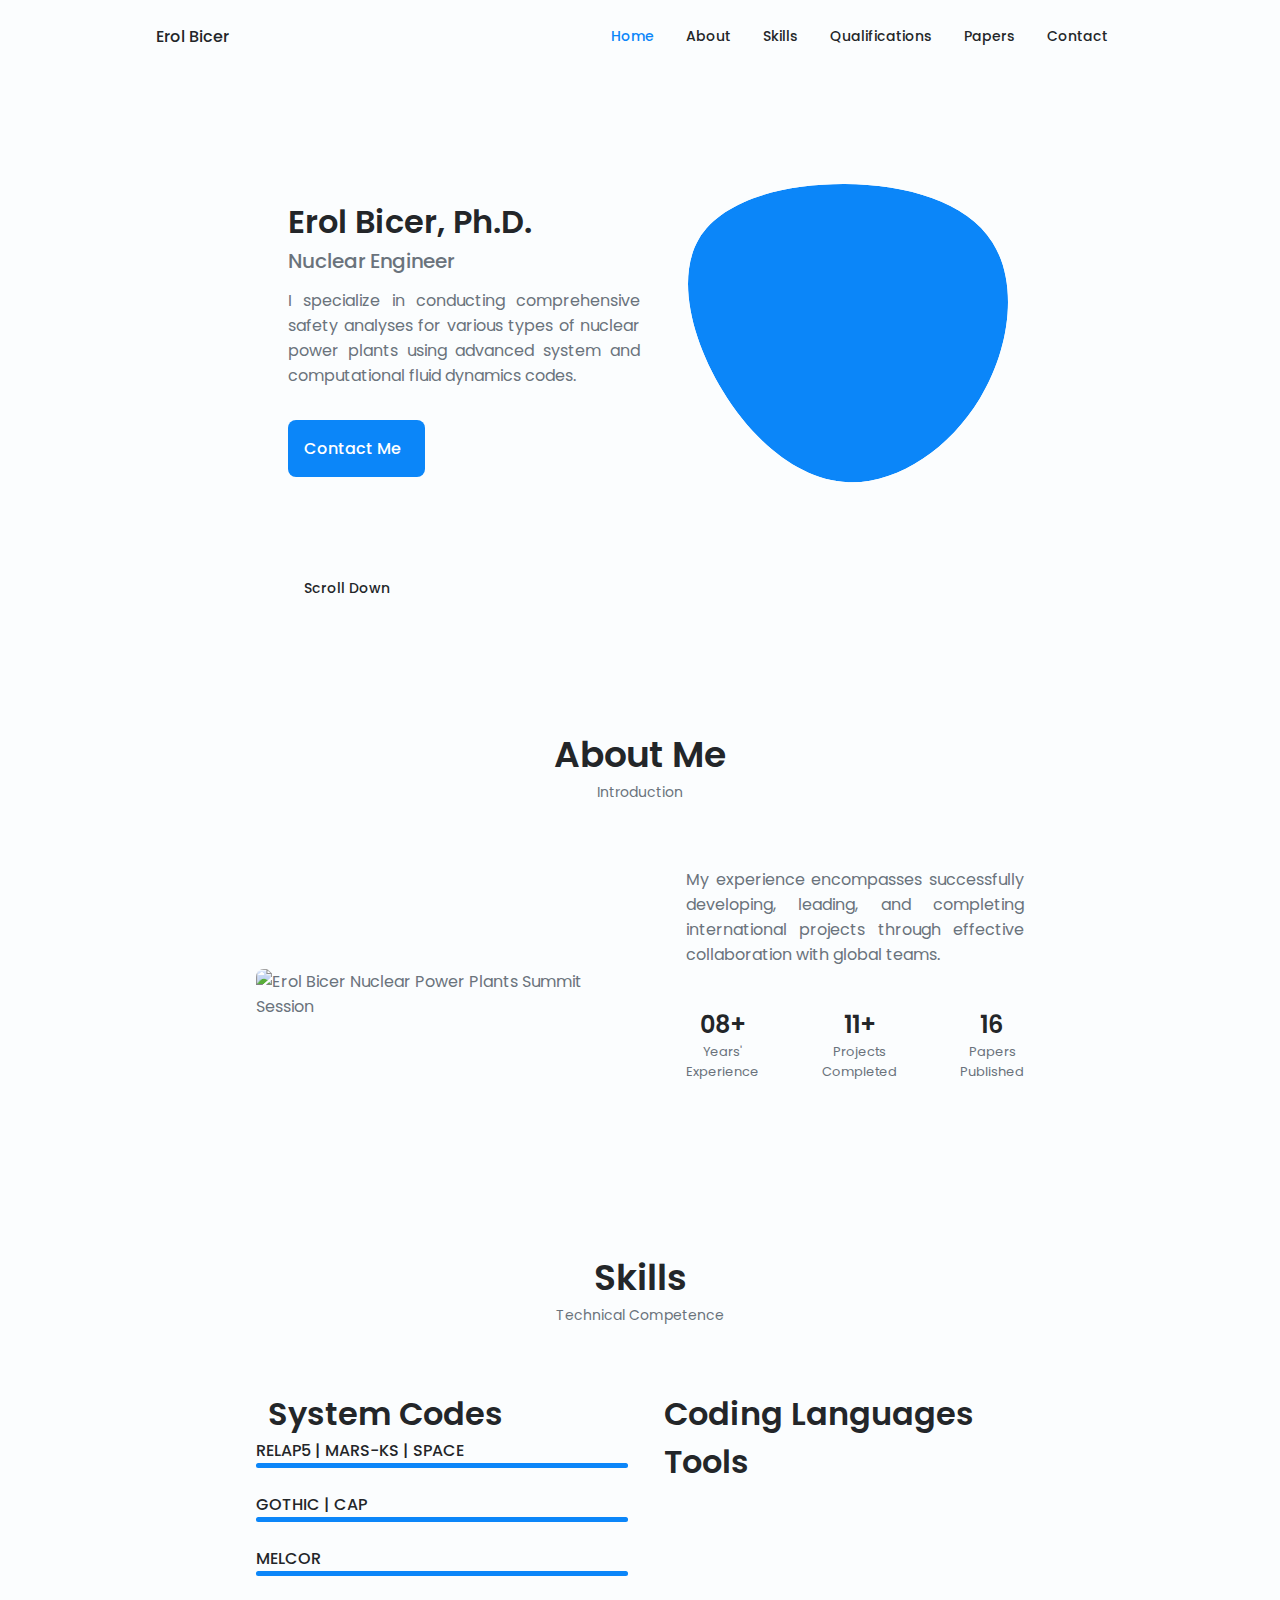
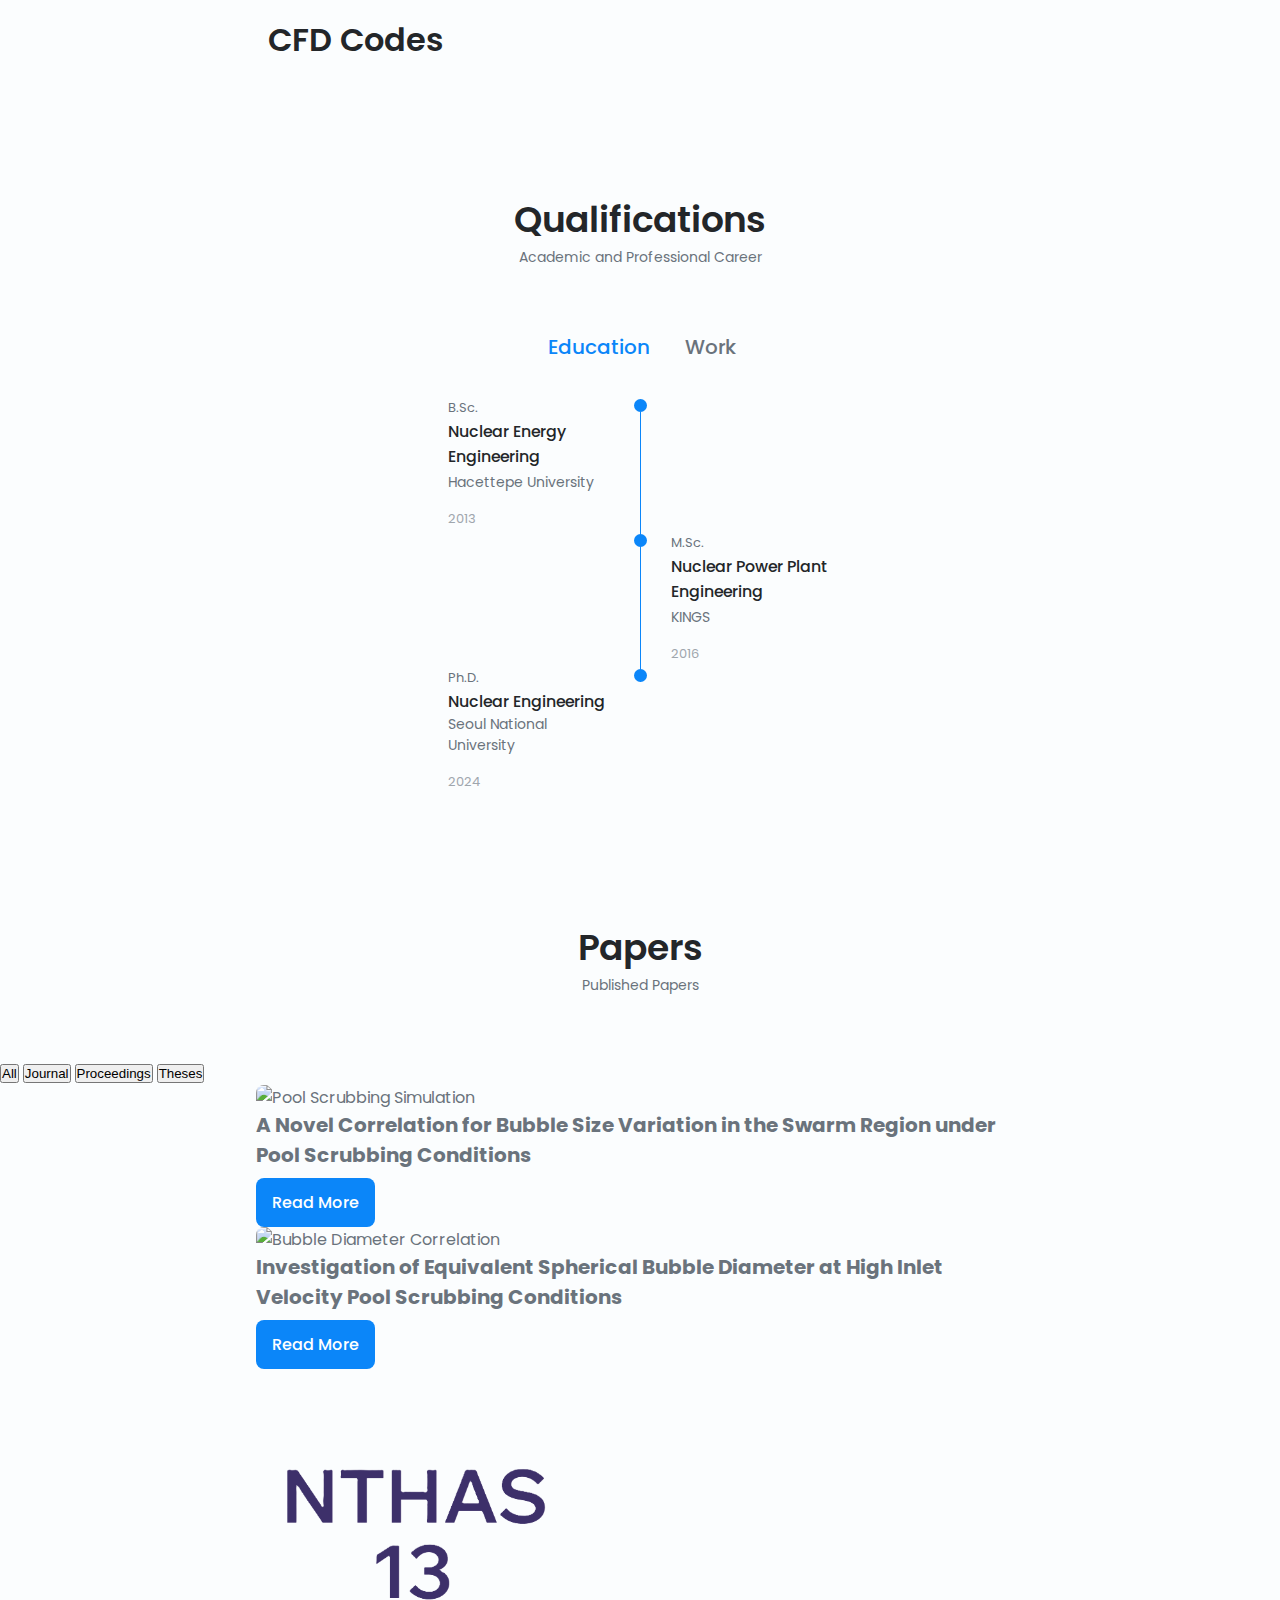
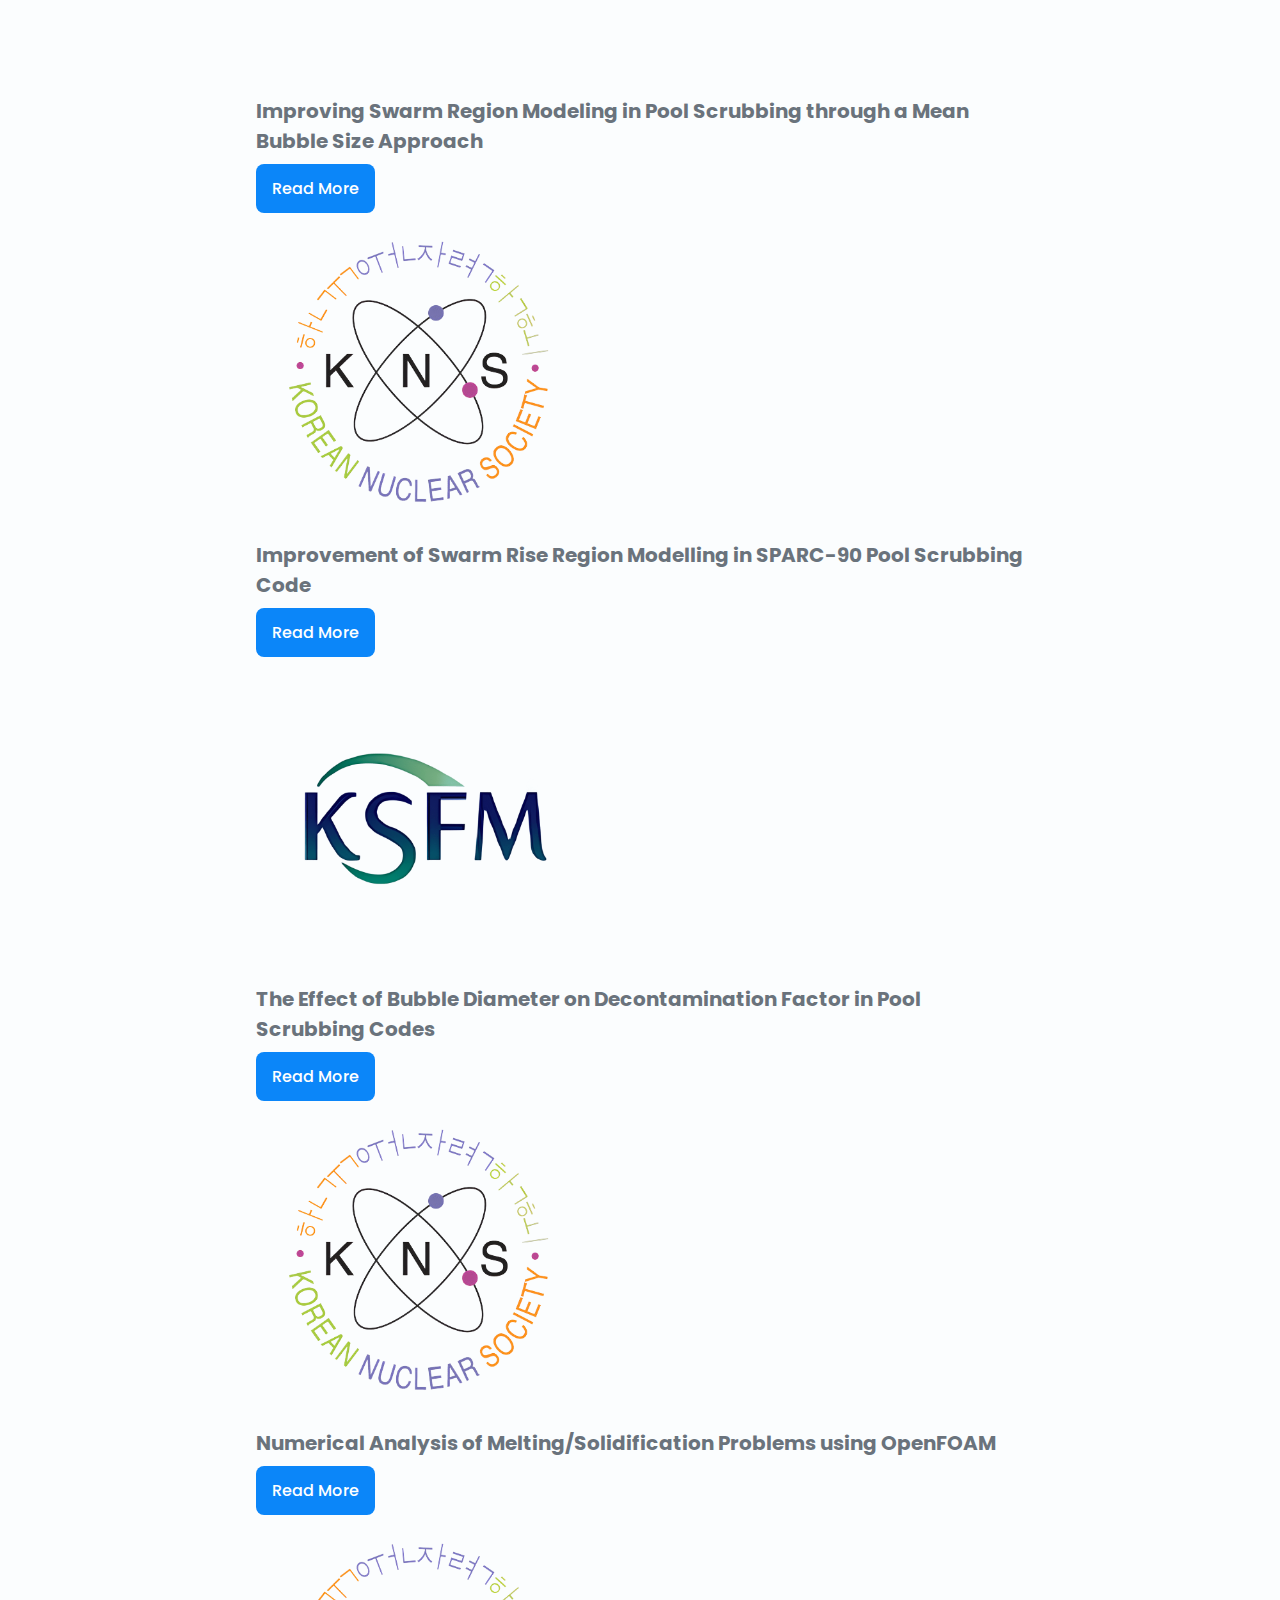
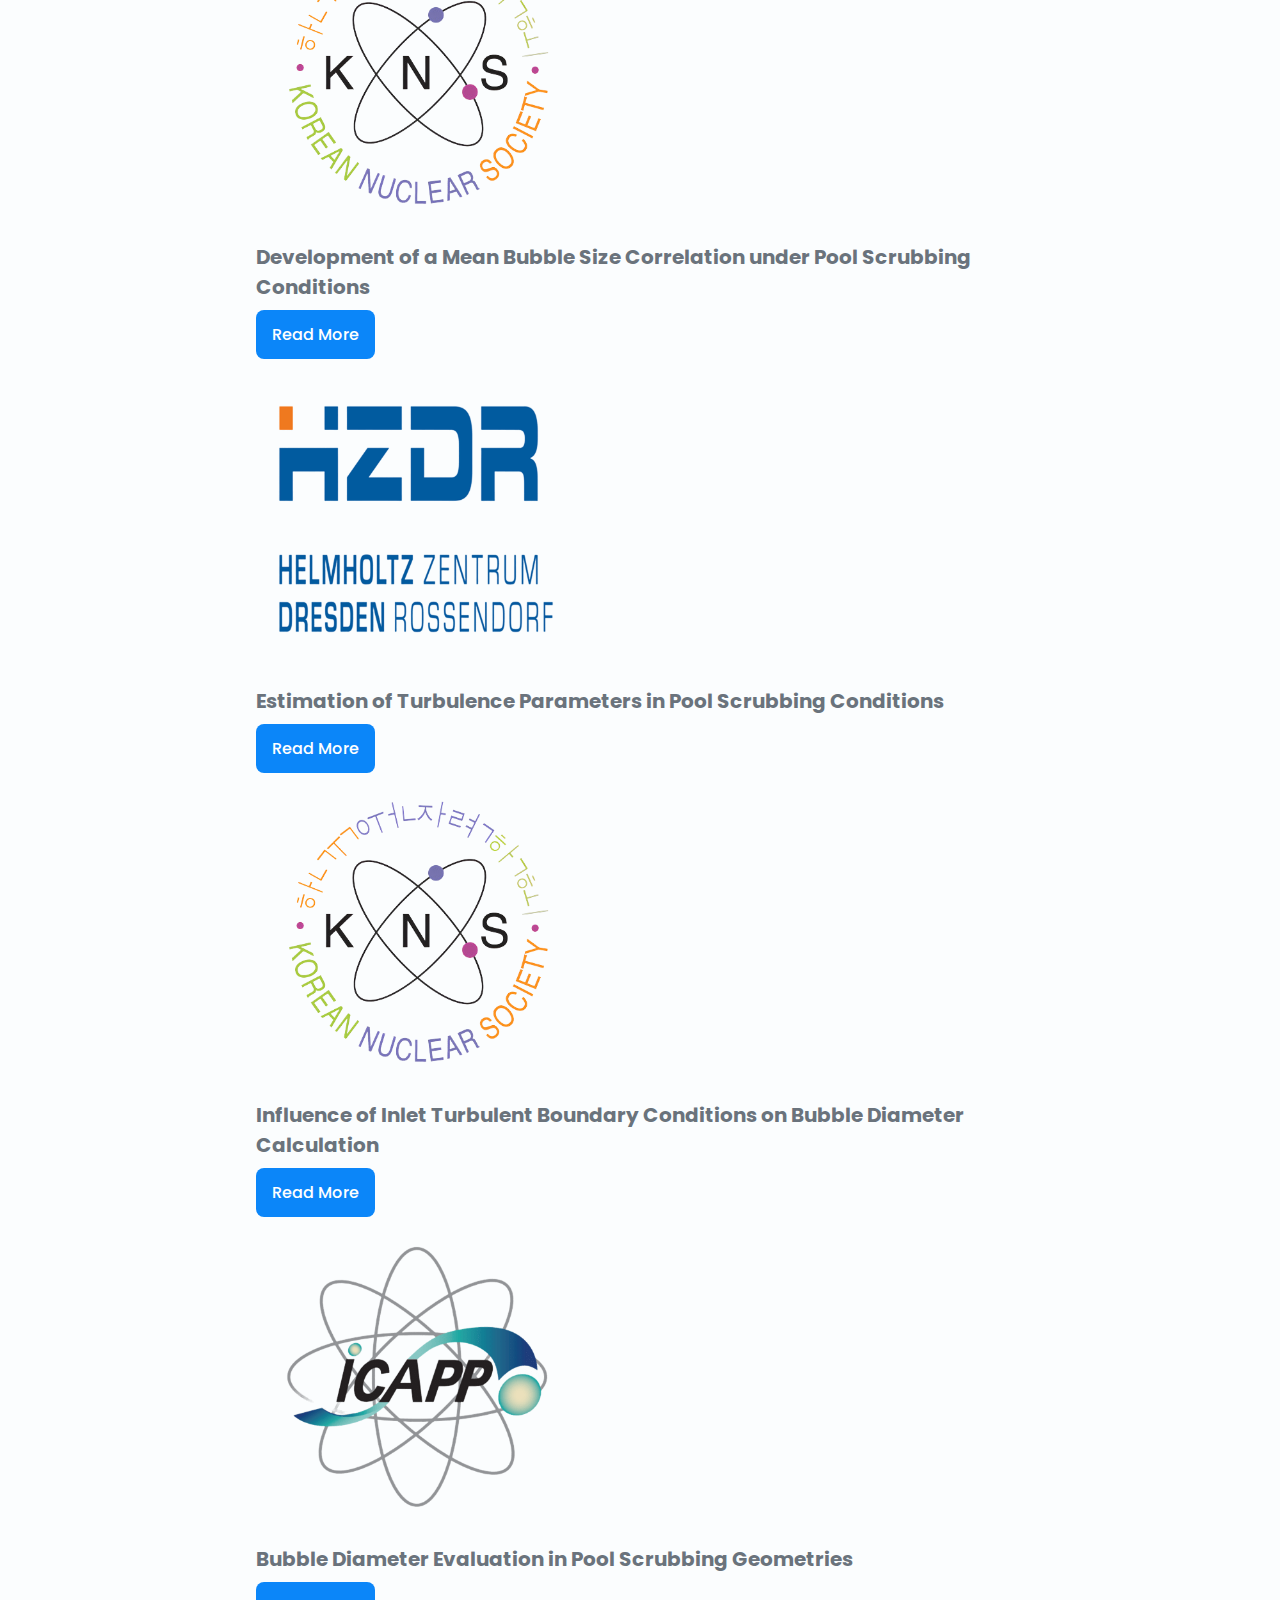
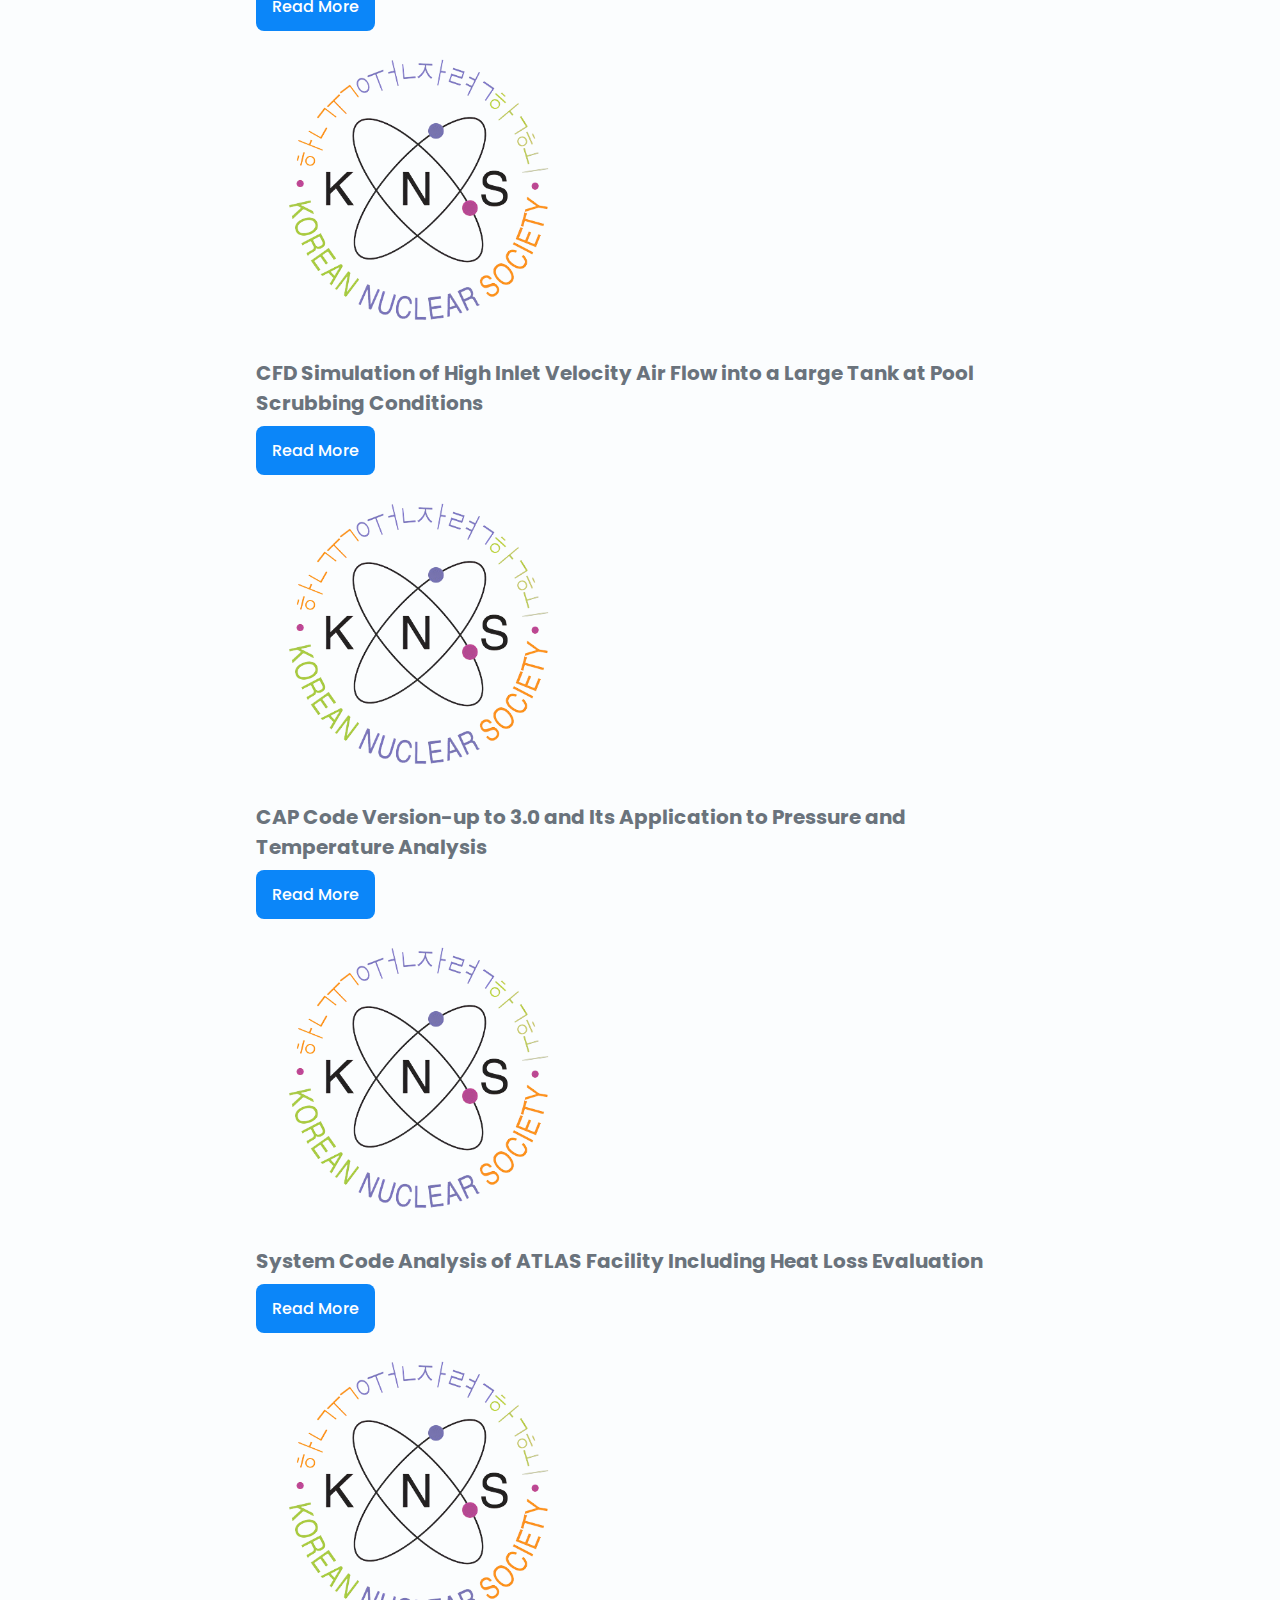
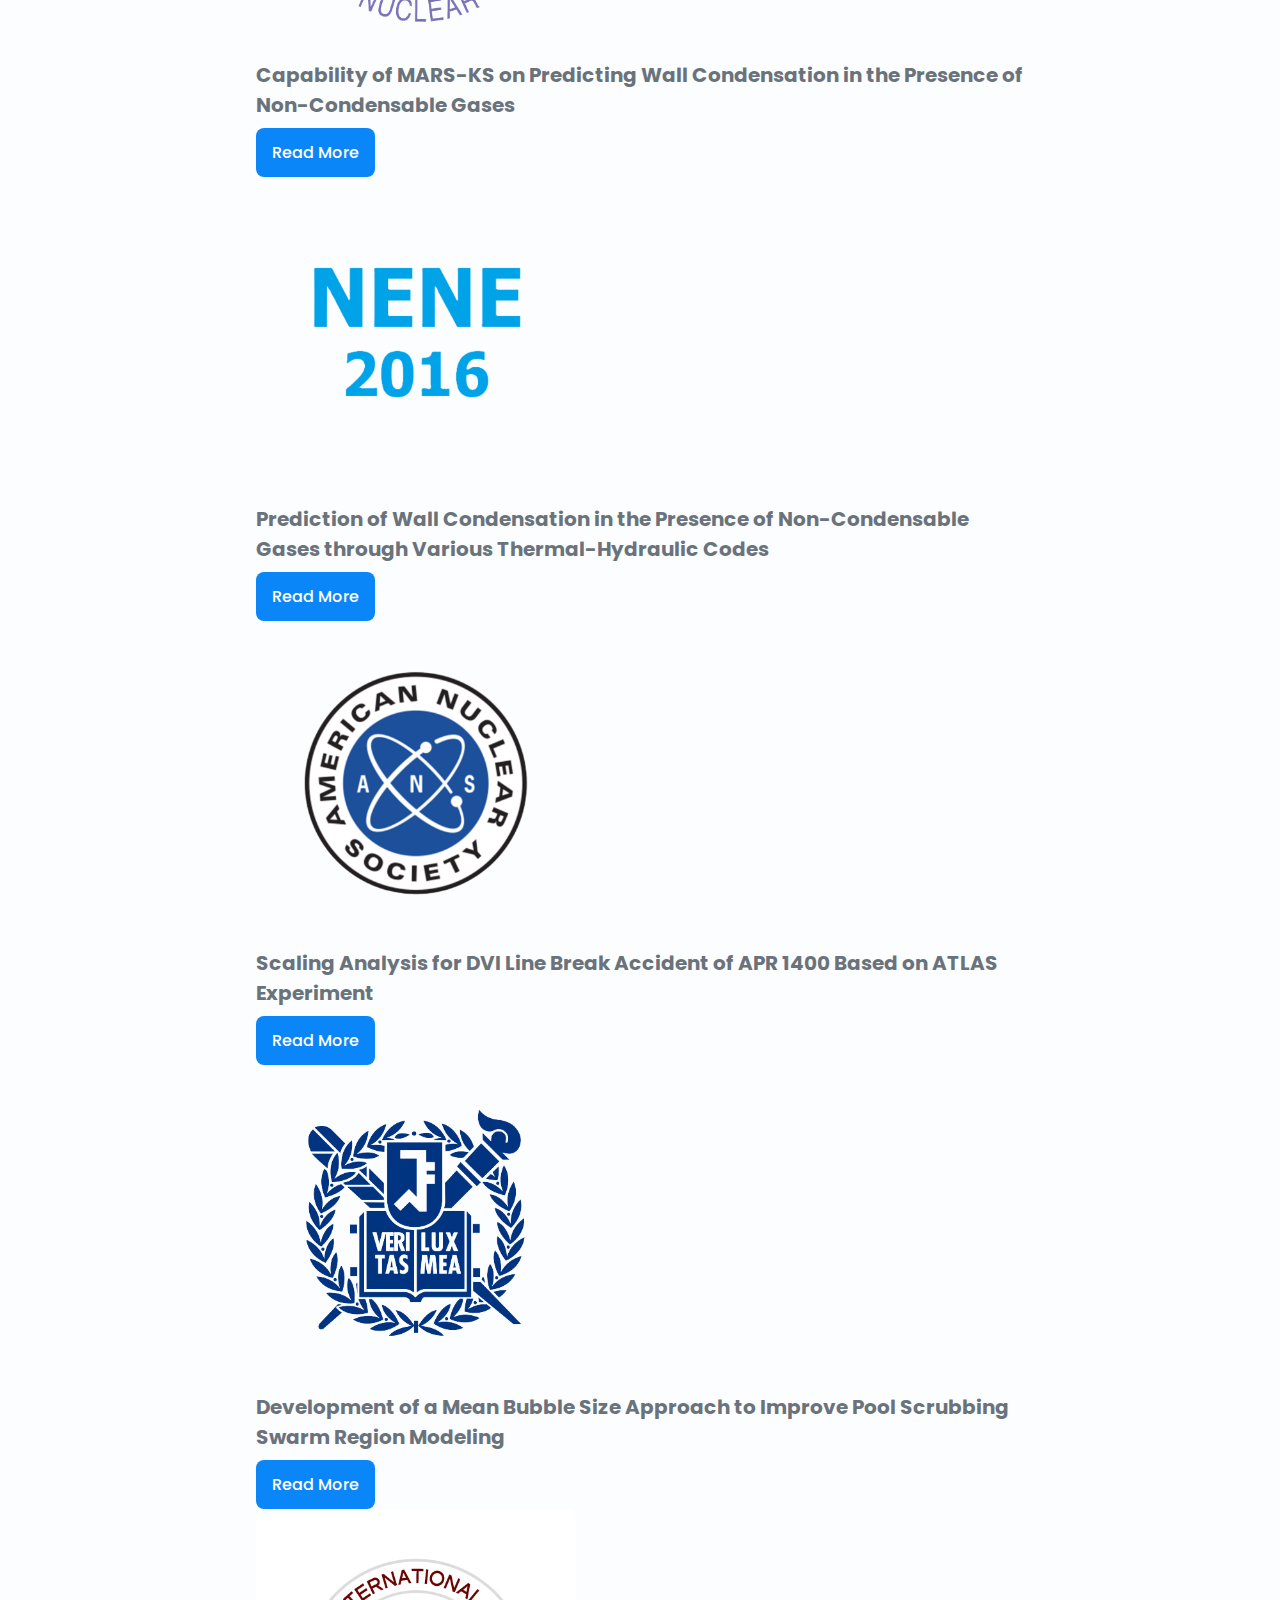
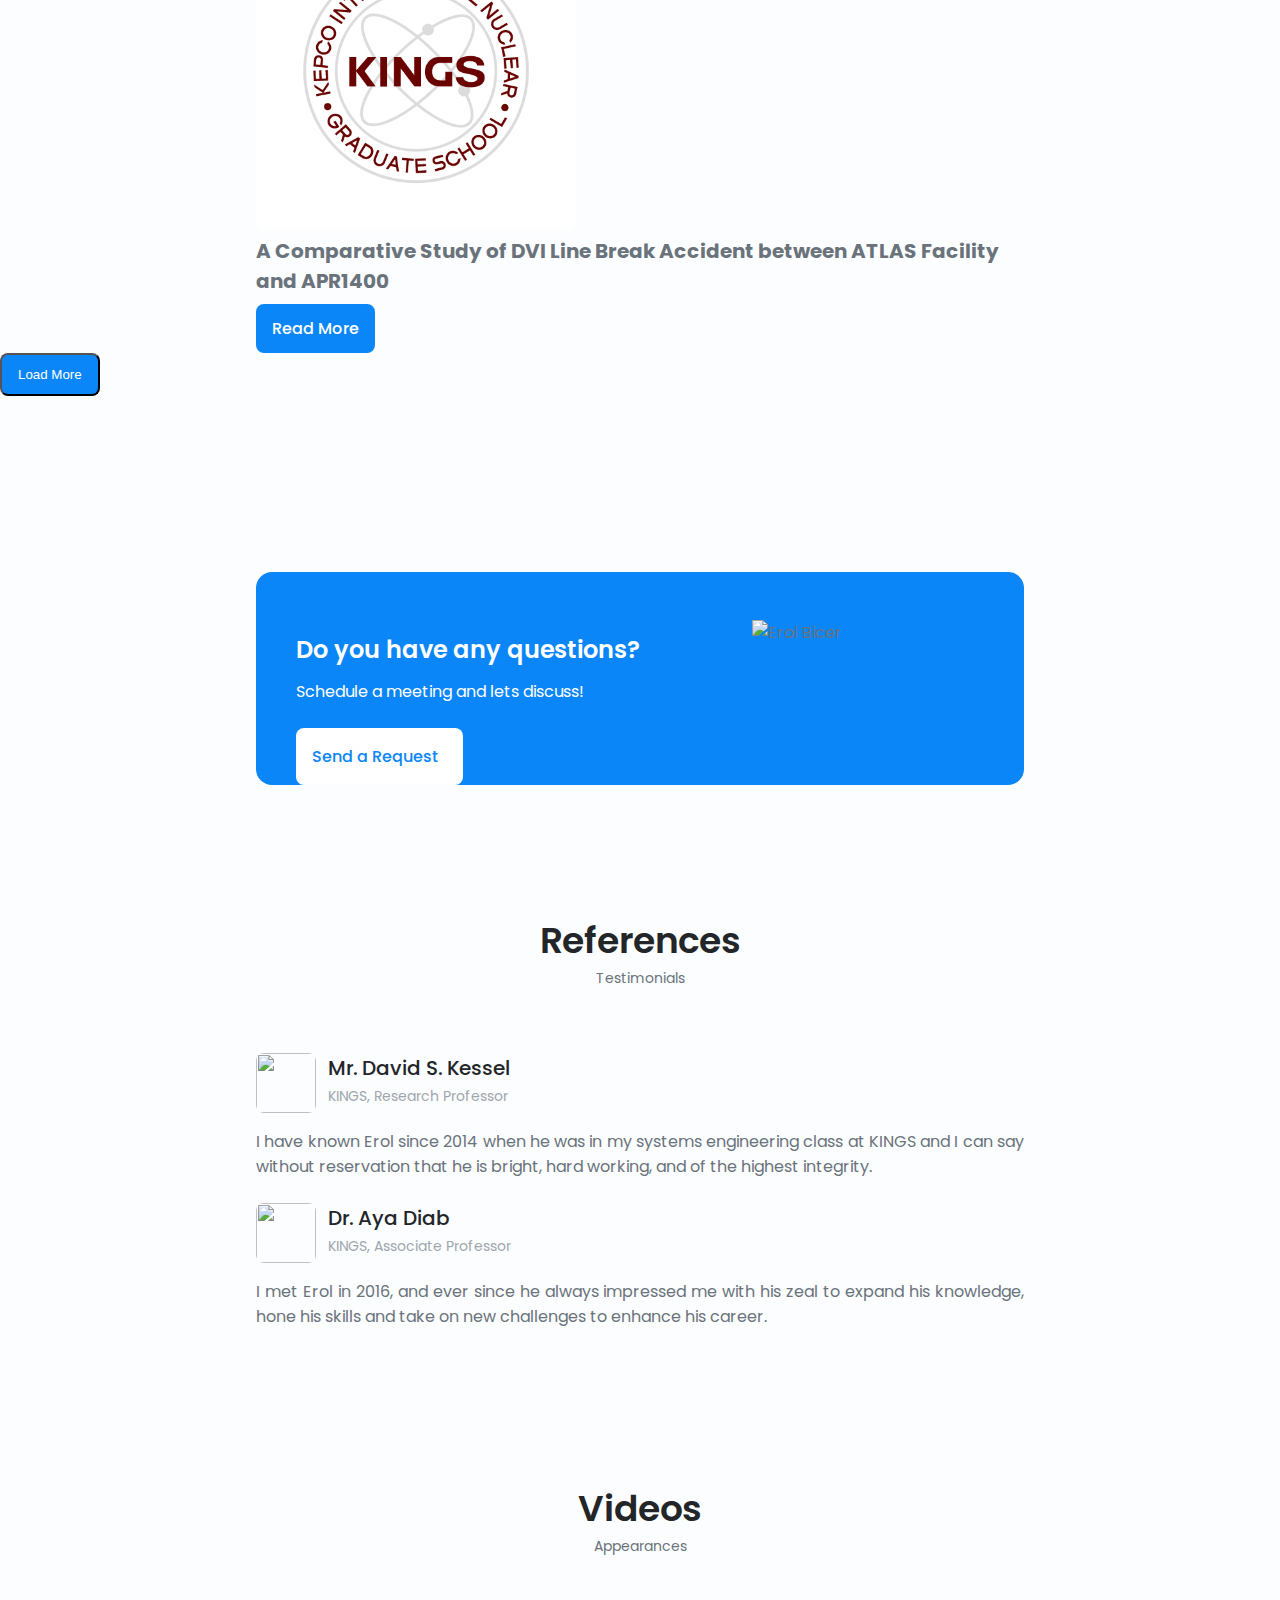
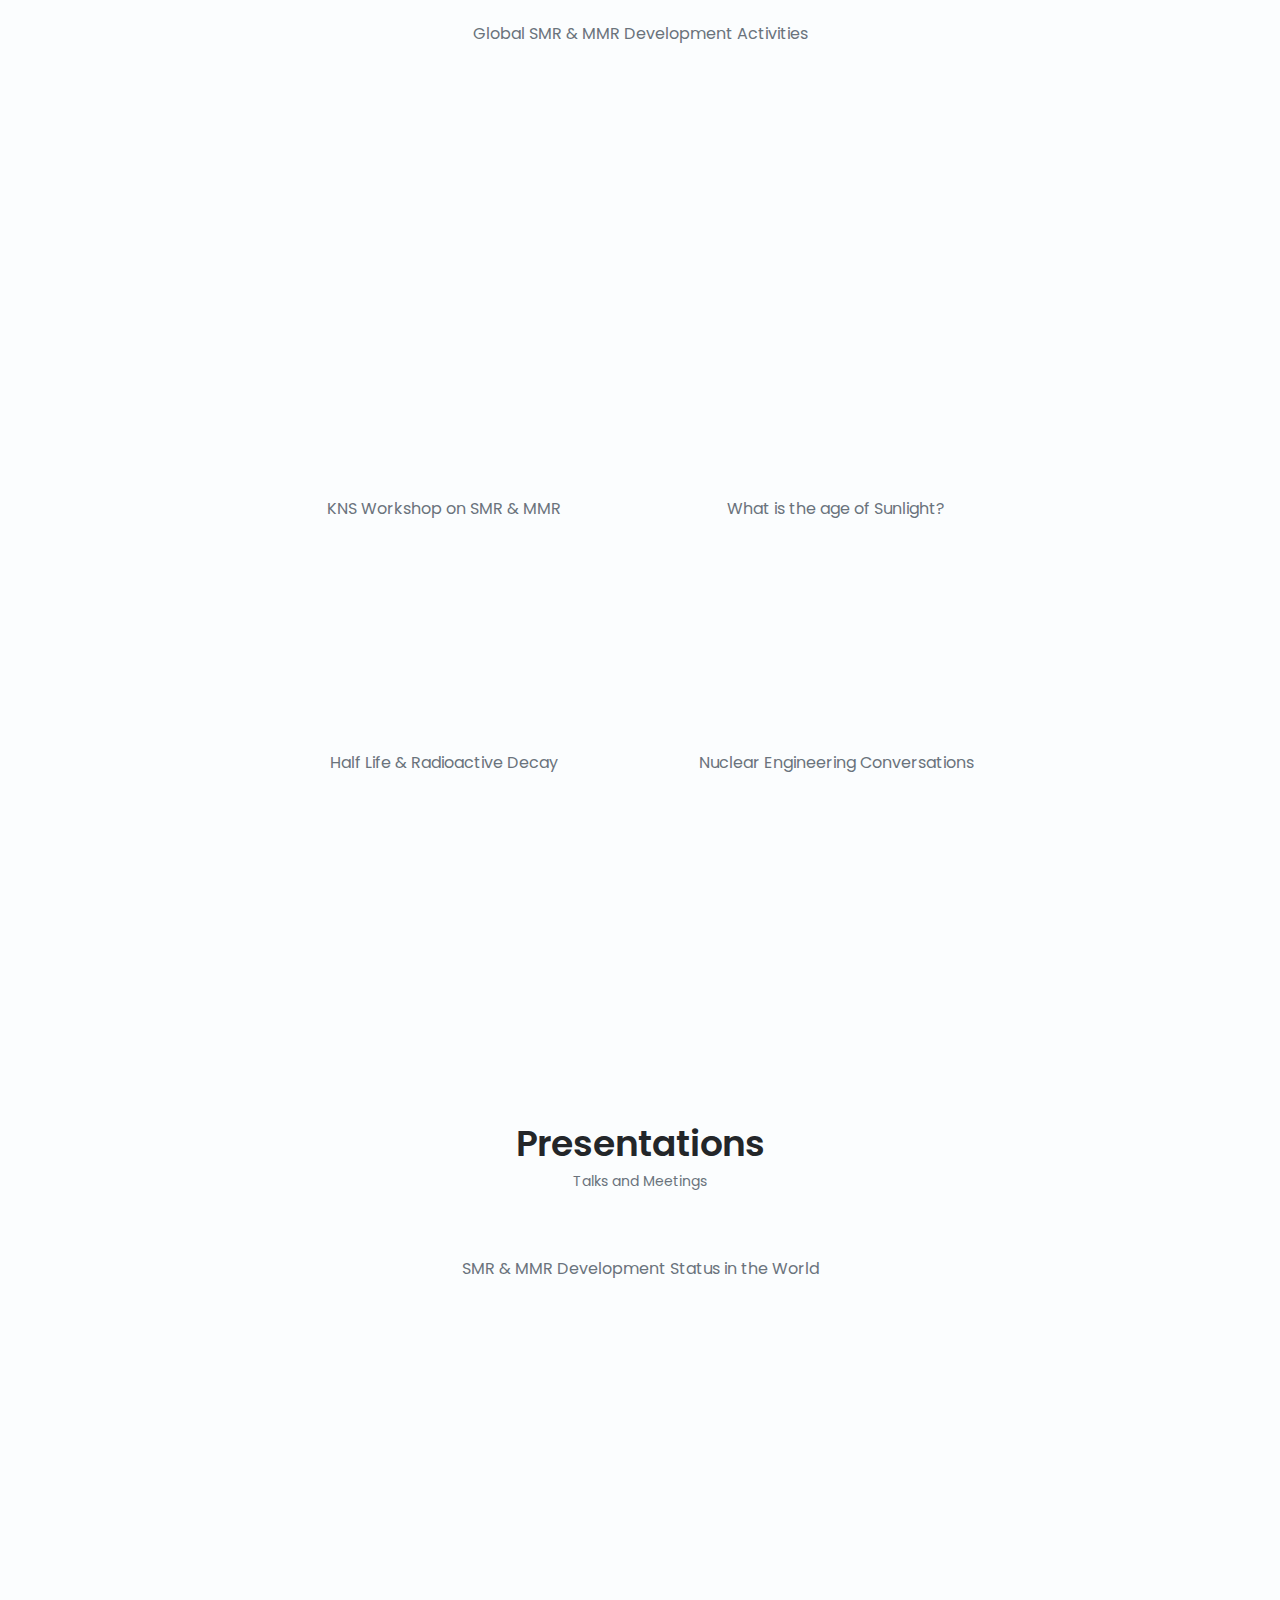
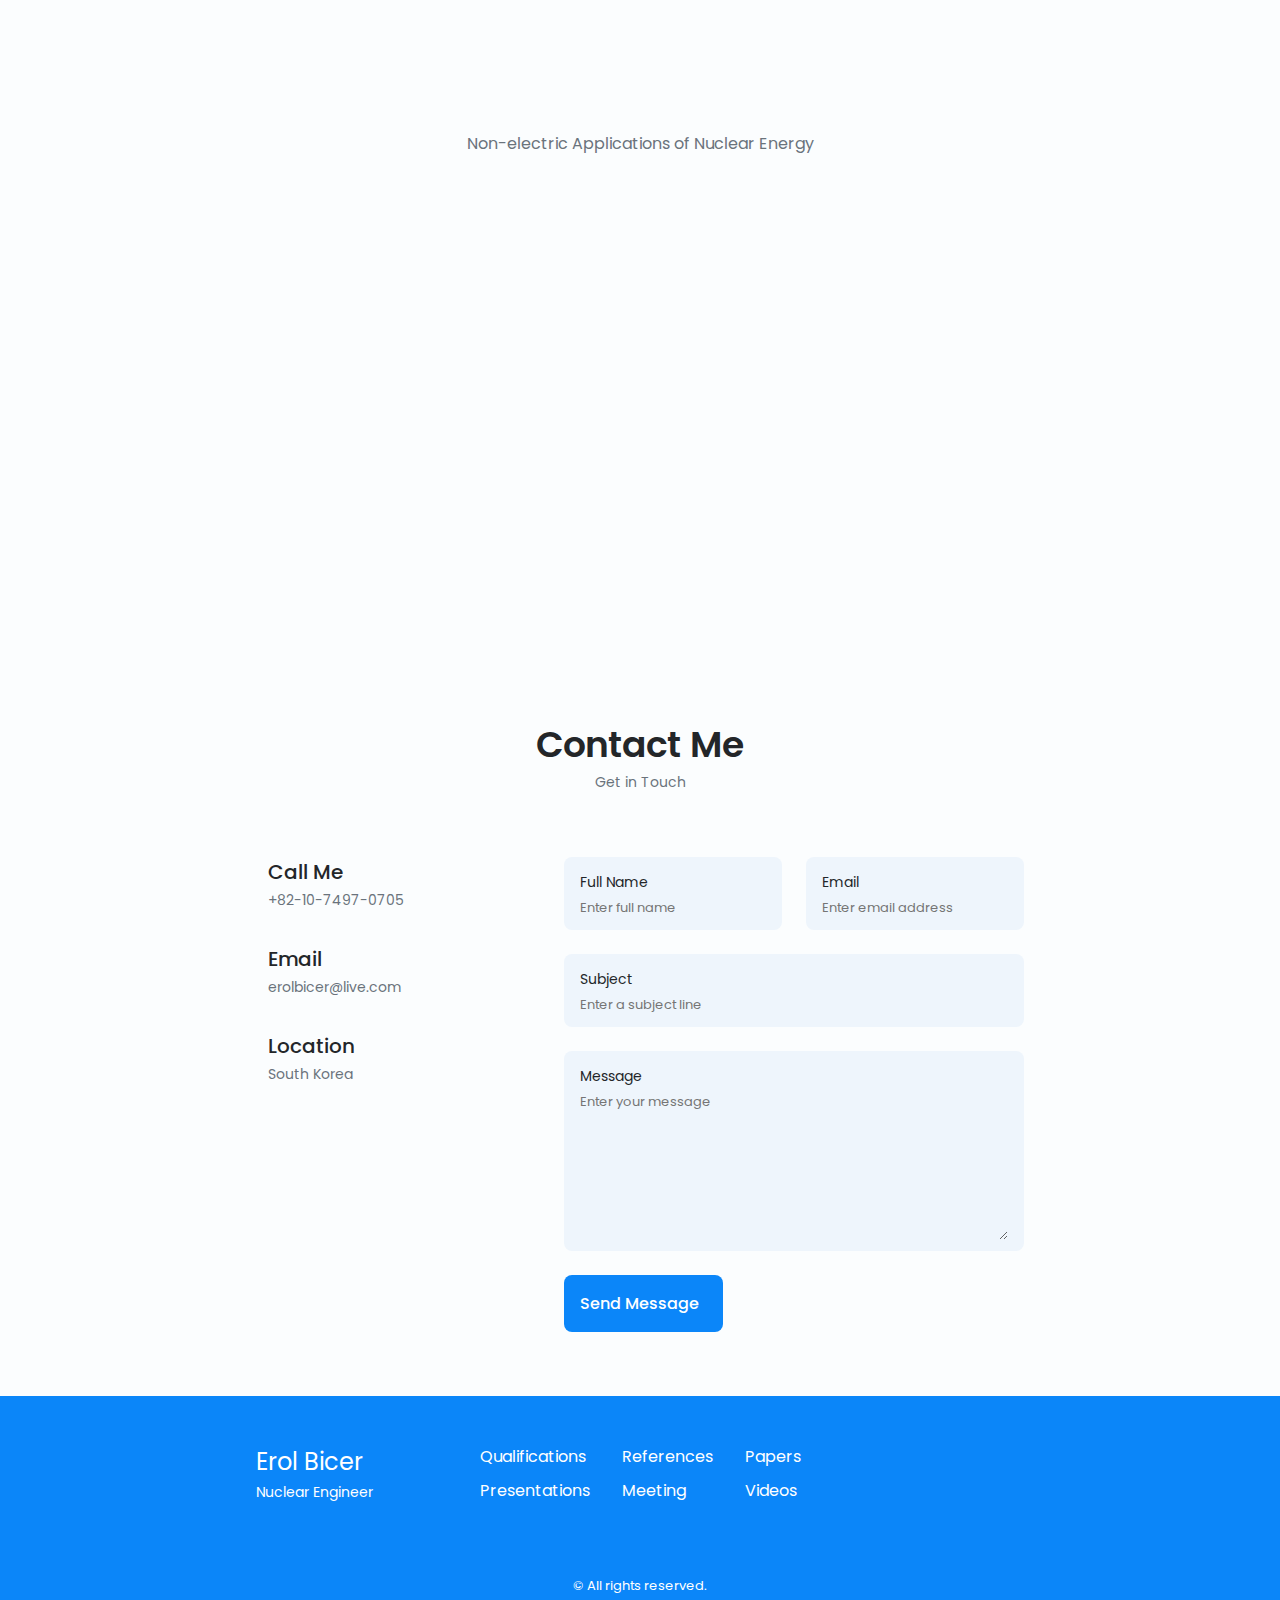
==== commit 65882d7d: "images updated" ====
--- a/index.html
+++ b/index.html
@@ -41,13 +41,13 @@
 
         <!-- HTML Meta Tags -->
         <title>Erol Bicer's Portfolio 👋</title>
-        <meta name="description" content="High-level experience in nuclear safety analysis and multinational nuclear project development.">
+        <meta name="description" content="Extensive experience in nuclear safety analyses and international project development.">
 
         <!-- Facebook Meta Tags -->
         <meta property="og:url" content="https://www.erolbicer.com/">
         <meta property="og:type" content="website">
         <meta property="og:title" content="Erol Bicer's Portfolio 👋">
-        <meta property="og:description" content="High-level experience in nuclear safety analysis and multinational nuclear project development.">
+        <meta property="og:description" content="Extensive experience in nuclear safety analyses and international project development.">
         <meta property="og:image" content="https://github.com/nucerl/myPortfolio/blob/main/assets/snaps/light.png?raw=true">
 
         <!-- Twitter Meta Tags -->
@@ -55,7 +55,7 @@
         <meta property="twitter:domain" content="erolbicer.com">
         <meta property="twitter:url" content="https://www.erolbicer.com/">
         <meta name="twitter:title" content="Erol Bicer's Portfolio 👋">
-        <meta name="twitter:description" content="High-level experience in nuclear safety analysis and multinational nuclear project development.">
+        <meta name="twitter:description" content="Extensive experience in nuclear safety analyses and international project development.">
         <meta name="twitter:image" content="https://github.com/nucerl/myPortfolio/blob/main/assets/snaps/light.png?raw=true">
 
         <!-- Google tag (gtag.js) -->
@@ -93,19 +93,19 @@
                         </li>
                         <li class="nav__item">
                             <a href="#skills" class="nav__link">
-                                <i class="uil uil-file-alt nav__icon"></i> Skills
-                            </a>
-                        </li>
-                        <!--
+                                <i class="uil uil-setting nav__icon"></i> Skills
+                            </a>
+                        </li>
+
                         <li class="nav__item">
-                            <a href="#projects" class="nav__link">
-                                <i class="uil uil-briefcase-alt nav__icon"></i> Projects
-                            </a>
-                        </li>
-                        -->
+                            <a href="#qualifications" class="nav__link">
+                                <i class="uil uil-briefcase-alt nav__icon"></i> Qualifications
+                            </a>
+                        </li>
+
                         <li class="nav__item">
                             <a href="#paper" class="nav__link">
-                                <i class="uil uil-scenery nav__icon"></i> Papers
+                                <i class="uil uil-file-alt nav__icon"></i> Papers
                             </a>
                         </li>
                         <li class="nav__item">
@@ -396,6 +396,15 @@
                             <div class="skills__list grid">
                                 <div class="skills__data">
                                     <div class="skills__titles">
+                                        <h3 class="skills__name">ERP | MS Project | Trello | Jira</h3>
+                                    </div>
+                                    <div class="skills__bar">
+                                        <span class="skills__percantage skills__sys-code"></span>
+                                    </div>
+                                </div>
+
+                                <div class="skills__data">
+                                    <div class="skills__titles">
                                         <h3 class="skills__name">DOS | UNIX | Git</h3>
                                     </div>
                                     <div class="skills__bar">
@@ -439,7 +448,7 @@
             </section>
 
             <!--==================== QUALIFICATION ====================-->
-            <section class="qualification section">
+            <section class="qualification section" id="qualifications" data-id="qualification">
                 <h2 class="section__title">Qualifications</h2>
                 <span class="section__subtitle">Academic and Professional Career</span>
 
@@ -615,139 +624,181 @@
             </section>
 
             <!--==================== PAPERS ====================-->
-            <section class="paper section" id="paper" data-id="paper">
+            <section class="papers section" id="paper" data-id="paper">
                 <h2 class="section__title">Papers</h2>
                 <span class="section__subtitle">Published Papers</span>
-                
-                <div class="paper__container container swiper">
-                    <div class="swiper-wrapper">
-                        <!--==================== PAPER 1 ====================-->
-                        <div class="paper__content grid swiper-slide">
-                            <img src="assets/img/paper1.jpg" alt="CFD code OpenFOAM mesh for pool scrubbing geometry" class="paper__img">
-
-                            <div class="paper__dat">
-                                <h3 class="paper__title">#poolscrubbing</h3>
-                                <p class="paper__description">CFD Simulation of High Inlet Velocity Air Flow into a Large Tank at Pool Scrubbing Conditions</p>
-                                <a href="https://www.researchgate.net/publication/355117622_CFD_Simulation_of_High_Inlet_Velocity_Air_Flow_into_a_Large_Tank_at_Pool_Scrubbing_Conditions" target="_blank" class="button button--flex button--small paper__button">
-                                    Read
-                                    <i class="uil uil-arrow-right button__icon"></i>
-                                </a>
-                            </div>
-                        </div>  
-
-                        <!--==================== PAPER 2 ====================
-                        <div class="paper__content grid swiper-slide">
-                            <img src="assets/img/paper2.jpg" alt="Small modular reactor containment pressure and radioactivity" class="paper__img">
-
-                            <div class="paper__dat">
-                                <h3 class="paper__title">#PTanalysis</h3>
-                                <p class="paper__description">CAP Code Version-up to 3.0 and Its Application to Pressure and Temperature Analysis</p>
-                                <a href="https://www.researchgate.net/publication/346875695_CAP_Code_Version-up_to_30_and_Its_Application_to_Pressure_and_Temperature_Analysis" target="_blank" class="button button--flex button--small paper__button">
-                                    Read
-                                    <i class="uil uil-arrow-right button__icon"></i>
-                                </a>
-                            </div>
-                        </div>   -->
-
-                        <!--==================== PAPER 3 ====================
-                        <div class="paper__content grid swiper-slide">
-                            <img src="assets/img/paper3.jpg" alt="Integral experiment test facility" class="paper__img">
-
-                            <div class="paper__dat">
-                                <h3 class="paper__title">#heatloss</h3>
-                                <p class="paper__description">System Code Analysis of ATLAS Facility Including Heat Loss Evaluation</p>
-                                <a href="https://www.researchgate.net/publication/333992851_System_Code_Analysis_of_ATLAS_Facility_Including_Heat_Loss_Evaluations" target="_blank" class="button button--flex button--small paper__button">
-                                    Read
-                                    <i class="uil uil-arrow-right button__icon"></i>
-                                </a>
-                            </div>
-                        </div>       -->                
-
-                        <!--==================== PAPER 4 ====================-->
-                        <div class="paper__content grid swiper-slide">
-                            <img src="assets/img/paper4.jpg" alt="Wall condensation experiment" class="paper__img">
-
-                            <div class="paper__dat">
-                                <h3 class="paper__title">#wallcondensation</h3>
-                                <p class="paper__description">Capability of MARS-KS on Predicting Wall Condensation in the Presence of Non-Condensable Gases</p>
-                                <a href="https://www.researchgate.net/publication/306224035_Capability_of_MARS-KS_on_Predicting_Wall_Condensation_in_the_Presence_of_Non-Condensable_Gases" target="_blank" class="button button--flex button--small paper__button">
-                                    Read
-                                    <i class="uil uil-arrow-right button__icon"></i>
-                                </a>
-                            </div>
-                        </div> 
-
-                        <!--==================== PAPER 5 ====================-->
-                        <div class="paper__content grid swiper-slide">
-                            <img src="assets/img/paper5.jpg" alt="MARS-KS, GOTHIC, CUPID, and CFX codes comparison on COPAIN test facility" class="paper__img">
-
-                            <div class="paper__dat">
-                                <h3 class="paper__title">#codetocodecomparison</h3>
-                                <p class="paper__description">Prediction of Wall Condensation in the Presence of Non-Condensable Gases through Various Thermal-Hydraulic Codes</p>
-                                <a href="https://www.researchgate.net/publication/306224130_Prediction_of_Wall_Condensation_in_the_Presence_of_Non-Condensable_Gases_through_Various_Thermal-Hydraulic_Codes" target="_blank" class="button button--flex button--small paper__button">
-                                    Read
-                                    <i class="uil uil-arrow-right button__icon"></i>
-                                </a>
-                            </div>
-                        </div> 
-                        
-                        <!--==================== PAPER 6 ====================-->
-                        <div class="paper__content grid swiper-slide">
-                            <img src="assets/img/paper6.jpg" alt="Small break loca accident facility" class="paper__img">
-
-                            <div class="paper__dat">
-                                <h3 class="paper__title">#scalinganlaysis</h3>
-                                <p class="paper__description">Scaling Analysis for DVI Line Break Accident of APR1400 based on ATLAS Experiment</p>
-                                <a href="https://www.researchgate.net/publication/306400133_Scaling_Analysis_for_DVI_Line_Break_Accident_of_APR1400_based_on_ATLAS_Experiment" target="_blank" class="button button--flex button--small paper__button">
-                                    Read
-                                    <i class="uil uil-arrow-right button__icon"></i>
-                                </a>
-                            </div>
-                        </div>                         
-                        
-                        <!--==================== PAPER 7 ====================-->
-                        <div class="paper__content grid swiper-slide">
-                            <img src="assets/img/paper7.jpg" alt="Water velocity vector plot" class="paper__img">
-
-                            <div class="paper__dat">
-                                <h3 class="paper__title">#bubblediameter</h3>
-                                <p class="paper__description">Bubble Diameter Evaluation in Pool Scrubbing Geometries</p>
-                                <a href="https://www.researchgate.net/publication/370289690_Bubble_Diameter_Evaluation_in_Pool_Scrubbing_Geometries" target="_blank" class="button button--flex button--small paper__button">
-                                    Read
-                                    <i class="uil uil-arrow-right button__icon"></i>
-                                </a>
-                            </div>
-                        </div>                         
-                        
-                        <!--==================== PAPER 8 ====================-->
-                        <div class="paper__content grid swiper-slide">
-                            <img src="assets/img/paper8.jpg" alt="Water velocity vector plot" class="paper__img">
-
-                            <div class="paper__dat">
-                                <h3 class="paper__title">#turbulence</h3>
-                                <p class="paper__description">Influence of Inlet Turbulent Boundary Conditions on Bubble Diameter Calculation</p>
-                                <a href="https://www.researchgate.net/publication/370902232_Influence_of_Inlet_Turbulent_Boundary_Conditions_on_Bubble_Diameter_Calculation" target="_blank" class="button button--flex button--small paper__button">
-                                    Read
-                                    <i class="uil uil-arrow-right button__icon"></i>
-                                </a>
-                            </div>
-                        </div>                         
-
-                    </div>
-
-                        <!-- Add Arrows -->
-                        <div class="swiper-button-next">
-                            <i class="uil uil-angle-right-b swiper-paper-icon"></i>
-                        </div>
-                        <div class="swiper-button-prev">
-                            <i class="uil uil-angle-left-b swiper-paper-icon"></i>
-                        </div>
-
-                        <!-- Add Pagination -->
-                        <div class="swiper-pagination"></div>
-                </div>
+            
+                <!-- Filter Buttons -->
+                <div class="filter__buttons">
+                    <button class="filter__btn active" data-filter="all">All</button>
+                    <button class="filter__btn" data-filter="journal">Journal</button>
+                    <button class="filter__btn" data-filter="proceedings">Proceedings</button>
+                    <button class="filter__btn" data-filter="theses">Theses</button>
+                </div>
+            
+                <!-- Papers Grid -->
+                <div class="papers__grid container">
+                    <!-- Journal -->
+                    <div class="paper__card" data-category="journal">
+                        <img src="assets/img/journal.png" alt="Pool Scrubbing Simulation" class="paper__img">
+                        <h5 class="paper__title">A Novel Correlation for Bubble Size Variation in the Swarm Region under Pool Scrubbing Conditions</h5>
+                         <a href="https://doi.org/10.1016/j.pnucene.2024.105366" target="_blank" class="button button--flex button--small paper__button">
+                            Read More  <i class="uil uil-external-link-alt button__iconsmall "></i>
+                        </a>
+                    </div>
+
+                    <div class="paper__card" data-category="journal">
+                        <img src="assets/img/journal.png" alt="Bubble Diameter Correlation" class="paper__img">
+                        <h5 class="paper__title">Investigation of Equivalent Spherical Bubble Diameter at High Inlet Velocity Pool Scrubbing Conditions</h5>
+                        <a href="https://doi.org/10.1016/j.net.2024.05.036" target="_blank" class="button button--flex button--small paper__button">
+                            Read More  <i class="uil uil-external-link-alt button__iconsmall "></i>
+                        </a>
+                    </div>
+            
+                    <!-- Proceedings -->
+                    <div class="paper__card" data-category="proceedings">
+                        <img src="assets/img/nthas13.png" alt="Pool Scrubbing Analysis" class="paper__img">
+                        <h5 class="paper__title">Improving Swarm Region Modeling in Pool Scrubbing through a Mean Bubble Size Approach</h5>
+                         <a href="https://erolbicer.com" target="_blank" class="button button--flex button--small paper__button">
+                            Read More  <i class="uil uil-external-link-alt button__iconsmall "></i>
+                        </a>
+                    </div>
+            
+                    <div class="paper__card" data-category="proceedings">
+                        <img src="assets/img/kns.png" alt="Pool Scrubbing Code" class="paper__img">
+                        <h5 class="paper__title">Improvement of Swarm Rise Region Modelling in SPARC-90 Pool Scrubbing Code</h5>
+                        <a href="https://erolbicer.com" target="_blank" class="button button--flex button--small paper__button">
+                            Read More  <i class="uil uil-external-link-alt button__iconsmall "></i>
+                        </a>
+                    </div>
+            
+                    <div class="paper__card" data-category="proceedings">
+                        <img src="assets/img/ksfm.png" alt="Bubble Diameter Analysis" class="paper__img">
+                        <h5 class="paper__title">The Effect of Bubble Diameter on Decontamination Factor in Pool Scrubbing Codes</h5>
+                        <a href="https://www.researchgate.net/publication/382063357_The_Effect_of_Bubble_Diameter_on_Decontamination_Factor_in_Pool_Scrubbing_Codes" target="_blank" class="button button--flex button--small paper__button">
+                            Read More  <i class="uil uil-external-link-alt button__iconsmall "></i>
+                        </a>
+                    </div>
+  
+                    <div class="paper__card" data-category="proceedings">
+                        <img src="assets/img/kns.png" alt="Melting and Solidification of Molten Salt" class="paper__img">
+                        <h5 class="paper__title">Numerical Analysis of Melting/Solidification Problems using OpenFOAM</h5>
+                         <a href="https://www.researchgate.net/publication/380518410_Numerical_Analysis_of_MeltingSolidification_Problems_using_OpenFOAM" target="_blank" class="button button--flex button--small paper__button">
+                            Read More  <i class="uil uil-external-link-alt button__iconsmall "></i>
+                        </a>
+                    </div>
+            
+                    <div class="paper__card" data-category="proceedings">
+                        <img src="assets/img/kns.png" alt="Bubble Size Correlation Development" class="paper__img">
+                        <h5 class="paper__title">Development of a Mean Bubble Size Correlation under Pool Scrubbing Conditions</h5>
+                        <a href="https://www.researchgate.net/publication/380518407_Development_of_a_Mean_Bubble_Size_Correlation_under_Pool_Scrubbing_Conditions" target="_blank" class="button button--flex button--small paper__button">
+                            Read More  <i class="uil uil-external-link-alt button__iconsmall "></i>
+                        </a>
+                    </div>
+            
+                    <div class="paper__card" data-category="proceedings">
+                        <img src="assets/img/hzdr.png" alt="Turbulence in Pool Scrubbing" class="paper__img">
+                        <h5 class="paper__title">Estimation of Turbulence Parameters in Pool Scrubbing Conditions</h5>
+                        <a href="https://www.researchgate.net/publication/372285115_Estimation_of_Turbulence_Parameters_in_Pool_Scrubbing_Conditions" target="_blank" class="button button--flex button--small paper__button">
+                            Read More  <i class="uil uil-external-link-alt button__iconsmall "></i>
+                        </a>
+                    </div>
+  
+                    <div class="paper__card" data-category="proceedings">
+                        <img src="assets/img/kns.png" alt="Turbulence and Turbulent Boundary Conditions" class="paper__img">
+                        <h5 class="paper__title">Influence of Inlet Turbulent Boundary Conditions on Bubble Diameter Calculation</h5>
+                        <a href="https://www.researchgate.net/publication/370902232_Influence_of_Inlet_Turbulent_Boundary_Conditions_on_Bubble_Diameter_Calculation" target="_blank" class="button button--flex button--small paper__button">
+                            Read More  <i class="uil uil-external-link-alt button__iconsmall "></i>
+                        </a>
+                    </div>
+  
+                    <div class="paper__card" data-category="proceedings">
+                        <img src="assets/img/icapp.png" alt="Buble Diameter and Pool Scrubbing" class="paper__img">
+                        <h5 class="paper__title">Bubble Diameter Evaluation in Pool Scrubbing Geometries</h5>
+                         <a href="https://www.researchgate.net/publication/370289690_Bubble_Diameter_Evaluation_in_Pool_Scrubbing_Geometries" target="_blank" class="button button--flex button--small paper__button">
+                            Read More  <i class="uil uil-external-link-alt button__iconsmall "></i>
+                        </a>
+                    </div>
+            
+                    <div class="paper__card" data-category="proceedings">
+                        <img src="assets/img/kns.png" alt="CFD Analysis" class="paper__img">
+                        <h5 class="paper__title">CFD Simulation of High Inlet Velocity Air Flow into a Large Tank at Pool Scrubbing Conditions</h5>
+                        <a href="https://www.researchgate.net/publication/355117622_CFD_Simulation_of_High_Inlet_Velocity_Air_Flow_into_a_Large_Tank_at_Pool_Scrubbing_Conditions" target="_blank" class="button button--flex button--small paper__button">
+                            Read More  <i class="uil uil-external-link-alt button__iconsmall "></i>
+                        </a>
+                    </div>
+            
+                    <div class="paper__card" data-category="proceedings">
+                        <img src="assets/img/kns.png" alt="Nuclear System Code Analysis" class="paper__img">
+                        <h5 class="paper__title">CAP Code Version-up to 3.0 and Its Application to Pressure and Temperature Analysis</h5>
+                        <a href="https://www.researchgate.net/publication/346875695_CAP_Code_Version-up_to_30_and_Its_Application_to_Pressure_and_Temperature_Analysis" target="_blank" class="button button--flex button--small paper__button">
+                            Read More  <i class="uil uil-external-link-alt button__iconsmall "></i>
+                        </a>
+                    </div>
+  
+                    <div class="paper__card" data-category="proceedings">
+                        <img src="assets/img/kns.png" alt="Heat Loss Analysis" class="paper__img">
+                        <h5 class="paper__title">System Code Analysis of ATLAS Facility Including Heat Loss Evaluation</h5>
+                         <a href="https://www.researchgate.net/publication/333992851_System_Code_Analysis_of_ATLAS_Facility_Including_Heat_Loss_Evaluation" target="_blank" class="button button--flex button--small paper__button">
+                            Read More  <i class="uil uil-external-link-alt button__iconsmall "></i>
+                        </a>
+                    </div>
+            
+                    <div class="paper__card" data-category="proceedings">
+                        <img src="assets/img/kns.png" alt="Wall Condensation Analysis with MARS-KS" class="paper__img">
+                        <h5 class="paper__title">Capability of MARS-KS on Predicting Wall Condensation in the Presence of Non-Condensable Gases</h5>
+                        <a href="https://www.researchgate.net/publication/306224035_Capability_of_MARS-KS_on_Predicting_Wall_Condensation_in_the_Presence_of_Non-Condensable_Gases" target="_blank" class="button button--flex button--small paper__button">
+                            Read More  <i class="uil uil-external-link-alt button__iconsmall "></i>
+                        </a>
+                    </div>
+            
+                    <div class="paper__card" data-category="proceedings">
+                        <img src="assets/img/nene2016.png" alt="Wall Condensation" class="paper__img">
+                        <h5 class="paper__title">Prediction of Wall Condensation in the Presence of Non-Condensable Gases through Various Thermal-Hydraulic Codes</h5>
+                        <a href="https://www.researchgate.net/publication/306224130_Prediction_of_Wall_Condensation_in_the_Presence_of_Non-Condensable_Gases_through_Various_Thermal-Hydraulic_Codes" target="_blank" class="button button--flex button--small paper__button">
+                            Read More  <i class="uil uil-external-link-alt button__iconsmall "></i>
+                        </a>
+                    </div>
+  
+                    <div class="paper__card" data-category="proceedings">
+                        <img src="assets/img/ans.png" alt="Paper Title" class="paper__img">
+                        <h5 class="paper__title">Scaling Analysis for DVI Line Break Accident of APR 1400 Based on ATLAS Experiment</h5>
+                         <a href="https://www.researchgate.net/publication/306400133_Scaling_Analysis_for_DVI_Line_Break_Accident_of_APR1400_based_on_ATLAS_Experiment" target="_blank" class="button button--flex button--small paper__button">
+                            Read More  <i class="uil uil-external-link-alt button__iconsmall "></i>
+                        </a>
+                    </div>
+
+                    <!-- Theses -->
+                    <div class="paper__card" data-category="theses">
+                        <img src="assets/img/snu.png" alt="Ph.D. Dissertation" class="paper__img">
+                        <h5 class="paper__title">Development of a Mean Bubble Size Approach to Improve Pool Scrubbing Swarm Region Modeling</h5>
+                         <a href="https://erolbicer.com" target="_blank" class="button button--flex button--small paper__button">
+                            Read More  <i class="uil uil-external-link-alt button__iconsmall "></i>
+                        </a>
+                    </div>
+            
+                    <div class="paper__card" data-category="theses">
+                        <img src="assets/img/kings.png" alt="Master's Thesis" class="paper__img">
+                        <h5 class="paper__title">A Comparative Study of DVI Line Break Accident between ATLAS Facility and APR1400</h5>
+                        <a href="https://www.researchgate.net/publication/306223958_A_Comparative_Study_of_DVI_Line_Break_Accident_between_ATLAS_Facility_and_APR1400" target="_blank" class="button button--flex button--small paper__button">
+                            Read More  <i class="uil uil-external-link-alt button__iconsmall "></i>
+                        </a>
+                    </div>
+            
+                    <!-- Add more paper cards here -->
+
+                    <!-- Load More Button -->
+
+                </div>
+
+                <div class="load-more-container">
+                    <button class="load-more-btn button button--flex button--small">
+                        Load More <i class="uil uil-arrow-down home__scroll-arrow"></i>
+                    </button>
+                </div>
+
             </section>
-
+            
             <!--==================== REQUEST MEETING ====================-->
             <section class="project section" id="meeting">
                 <div class="project__bg">
@@ -975,25 +1026,30 @@
                     </div>
 
                     <ul class="footer__links">
-                        <!--
                         <li>
-                            <a href="#projects" class="footer__link">Projects</a>
-                        </li>
-                        <li>-->
-                            <a href="#paper" class="footer__link">Papers</a>
-                        </li>
+                            <a href="#qualifications" class="footer__link">Qualifications</a>
+                        </li>
+
                         <li>
                             <a href="#testimonials" class="footer__link">References</a>
                         </li>
+
+                        <li>
+                            <a href="#paper" class="footer__link">Papers</a>
+                        </li>
+
+                        <li>
+                            <a href="#presentation" class="footer__link">Presentations</a>
+                        </li>
+
+                        <li>
+                            <a href="#meeting" class="footer__link">Meeting</a>
+                        </li>
+
                         <li>
                             <a href="#videos" class="footer__link">Videos</a>
                         </li>
-                        <li>
-                            <a href="#meeting" class="footer__link">Meeting</a>
-                        </li>
-                        <li>
-                            <a href="#presentation" class="footer__link">Presentations</a>
-                        </li>
+                        
                     </ul>
 
                     <div class="footer__socials">
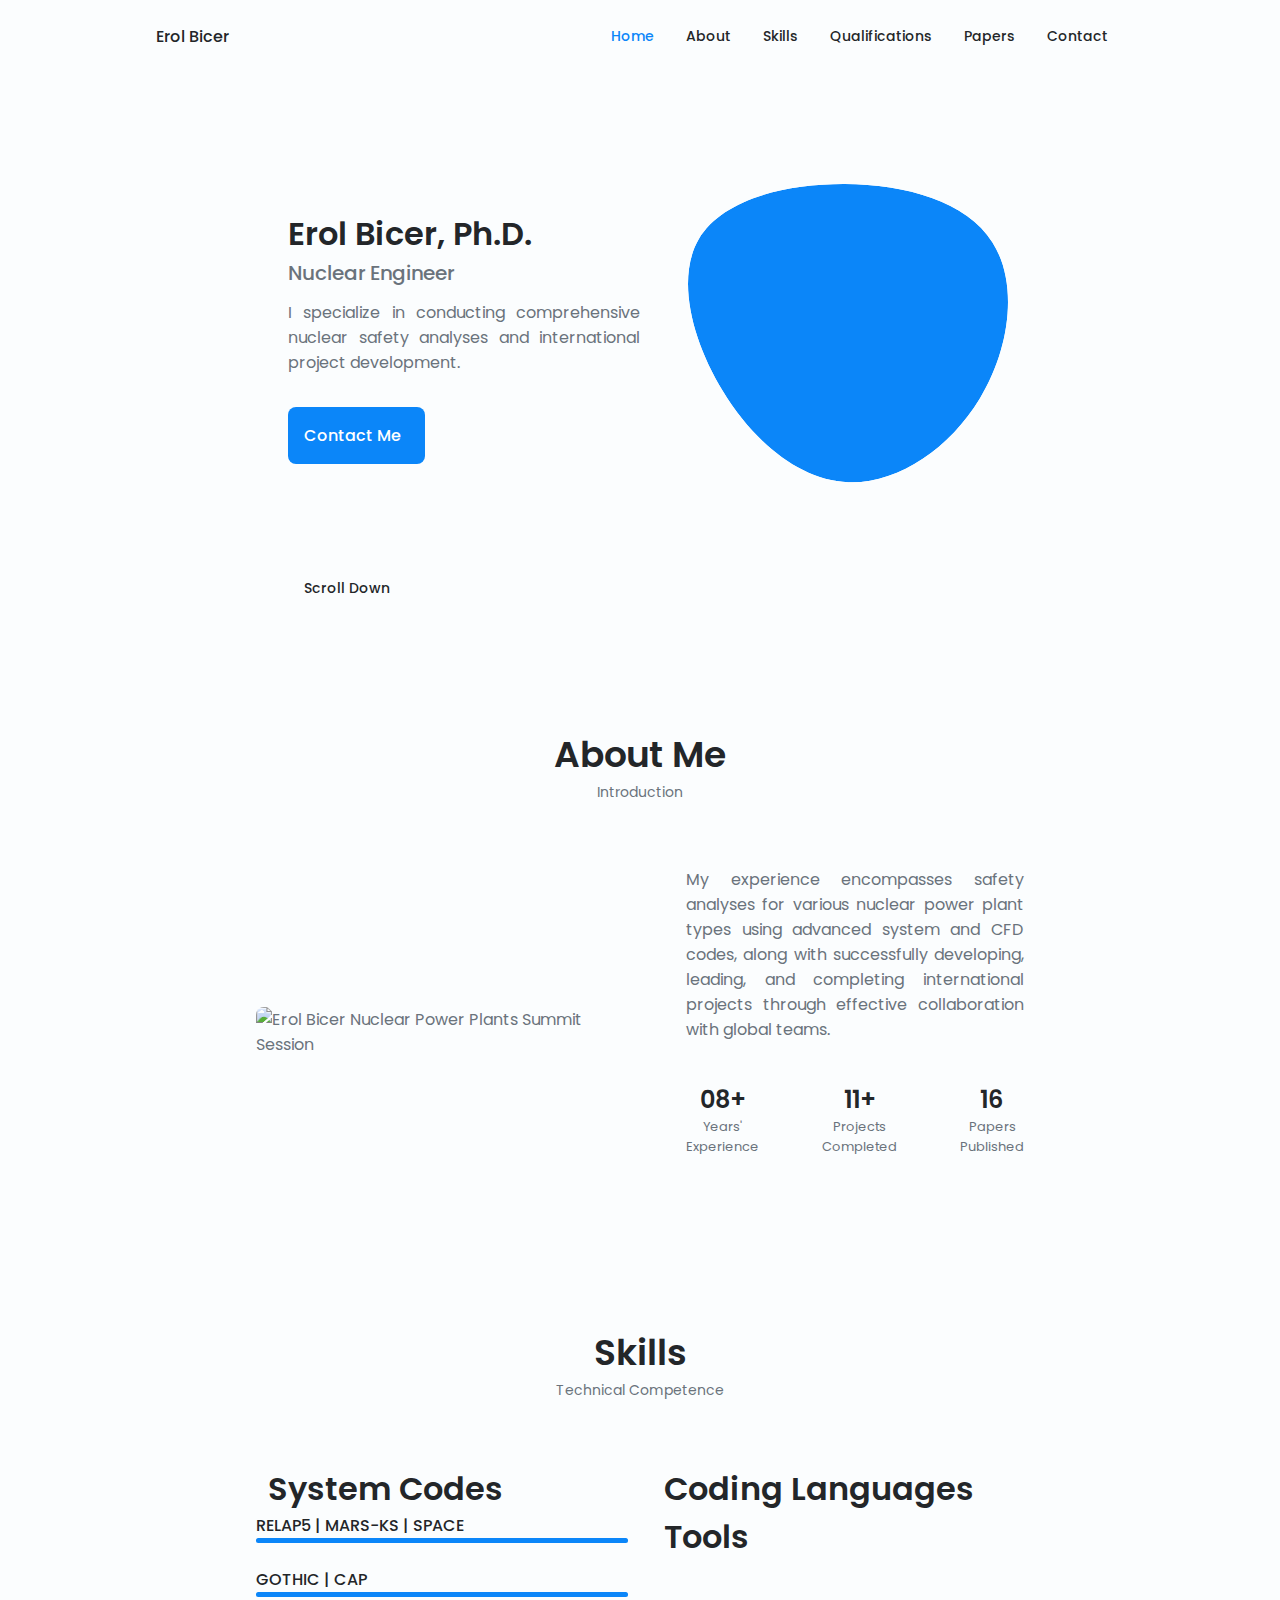
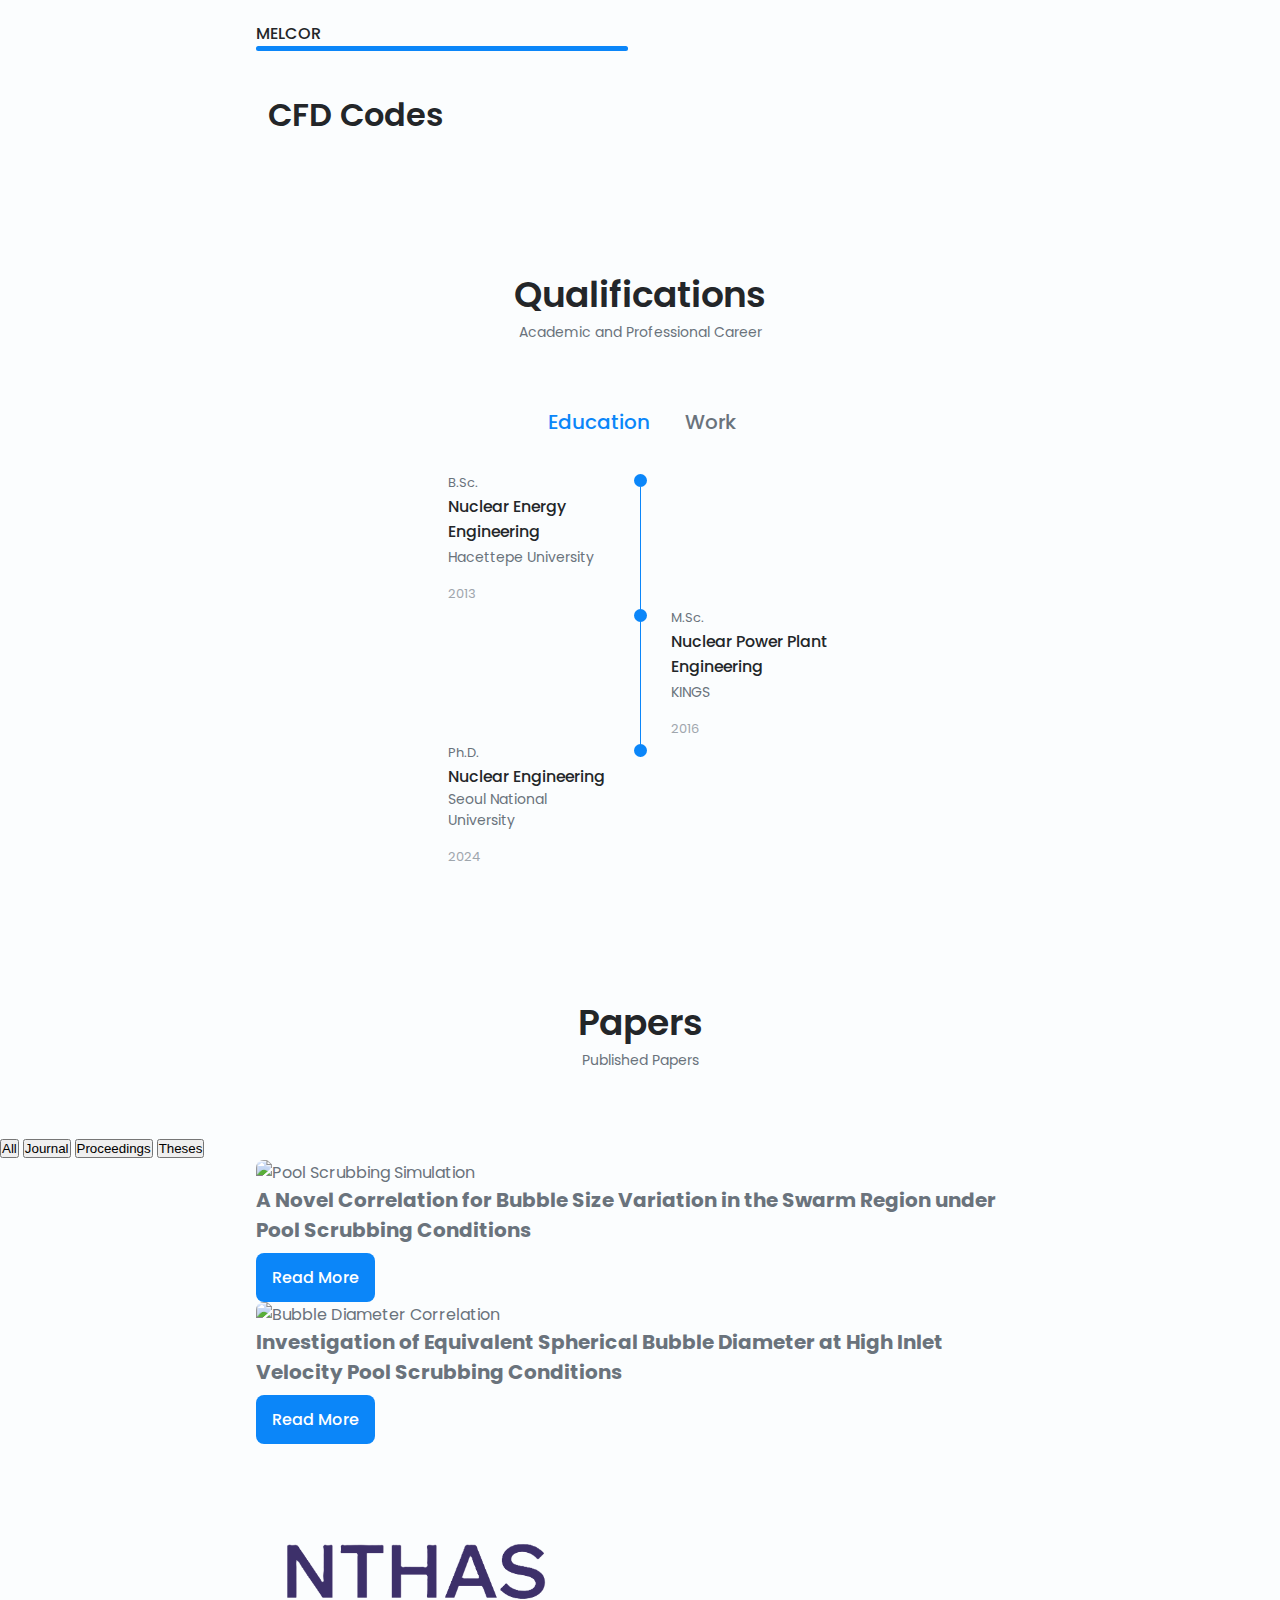
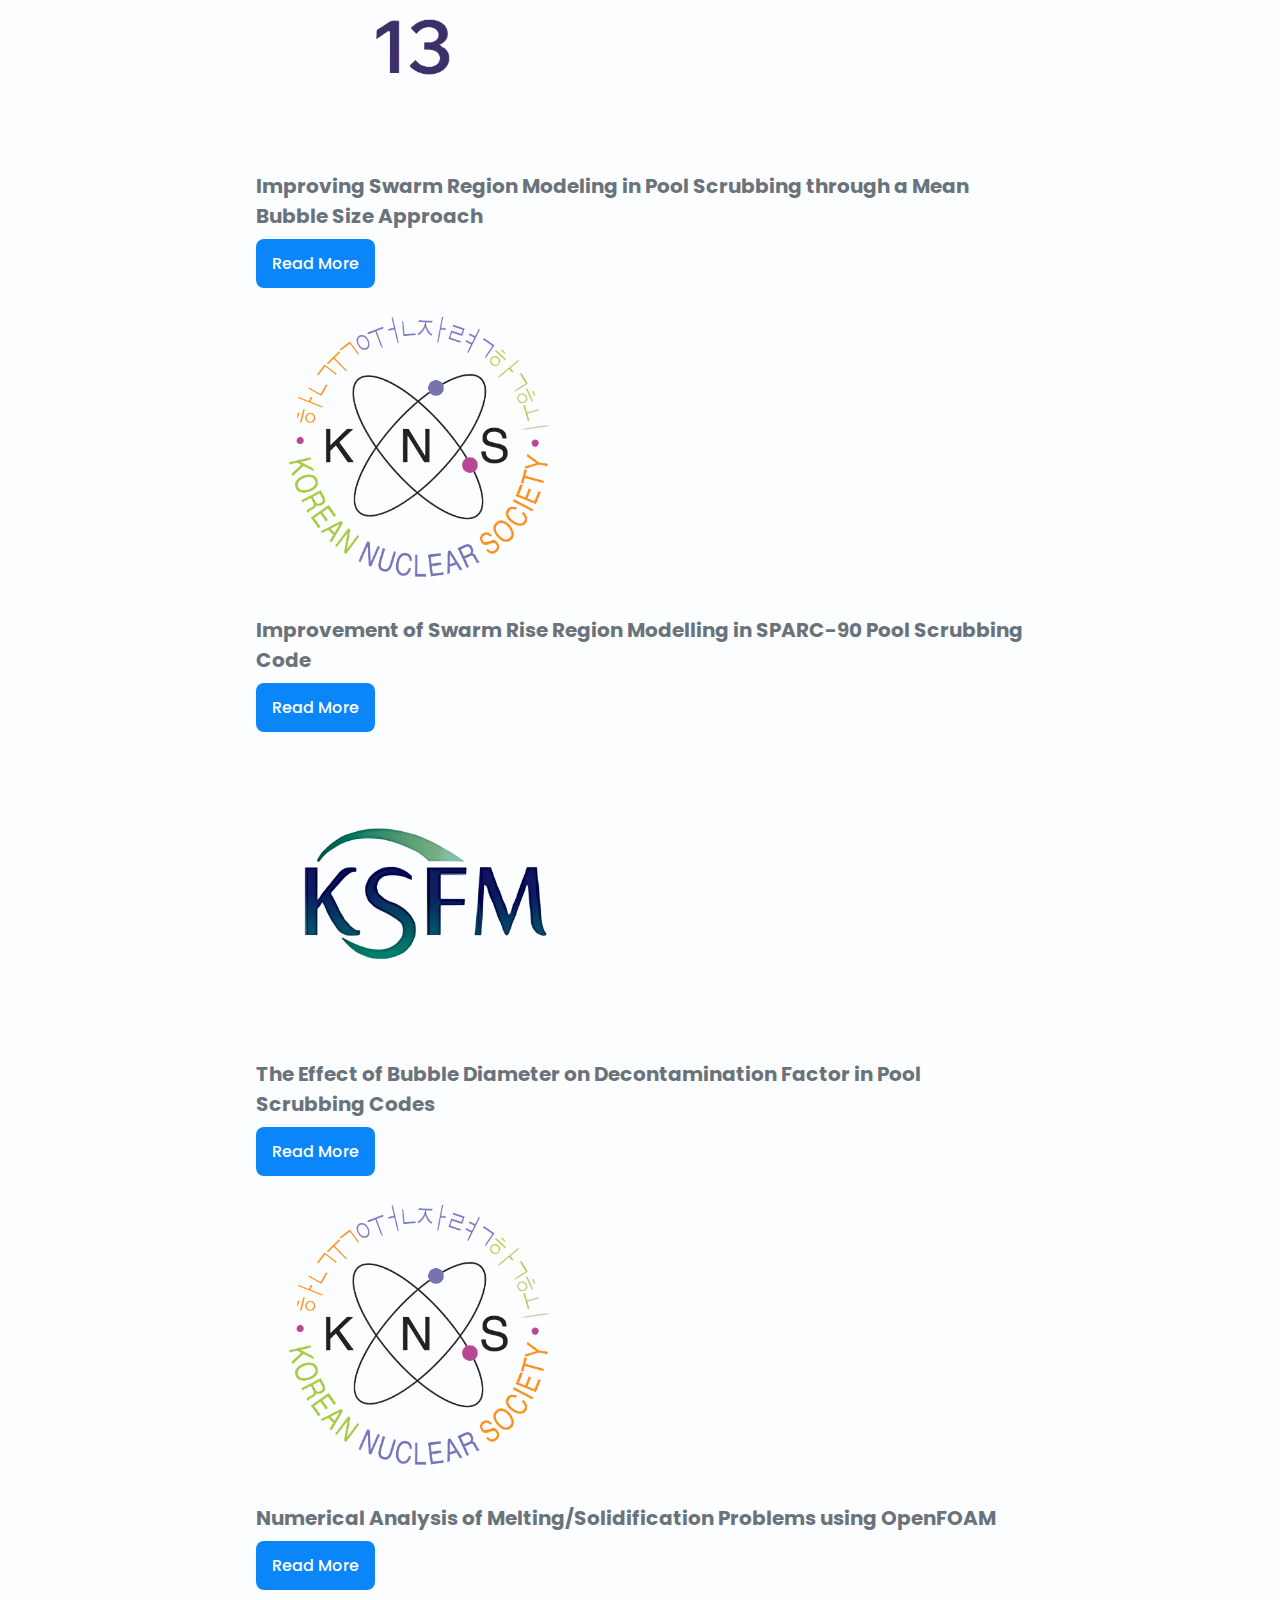
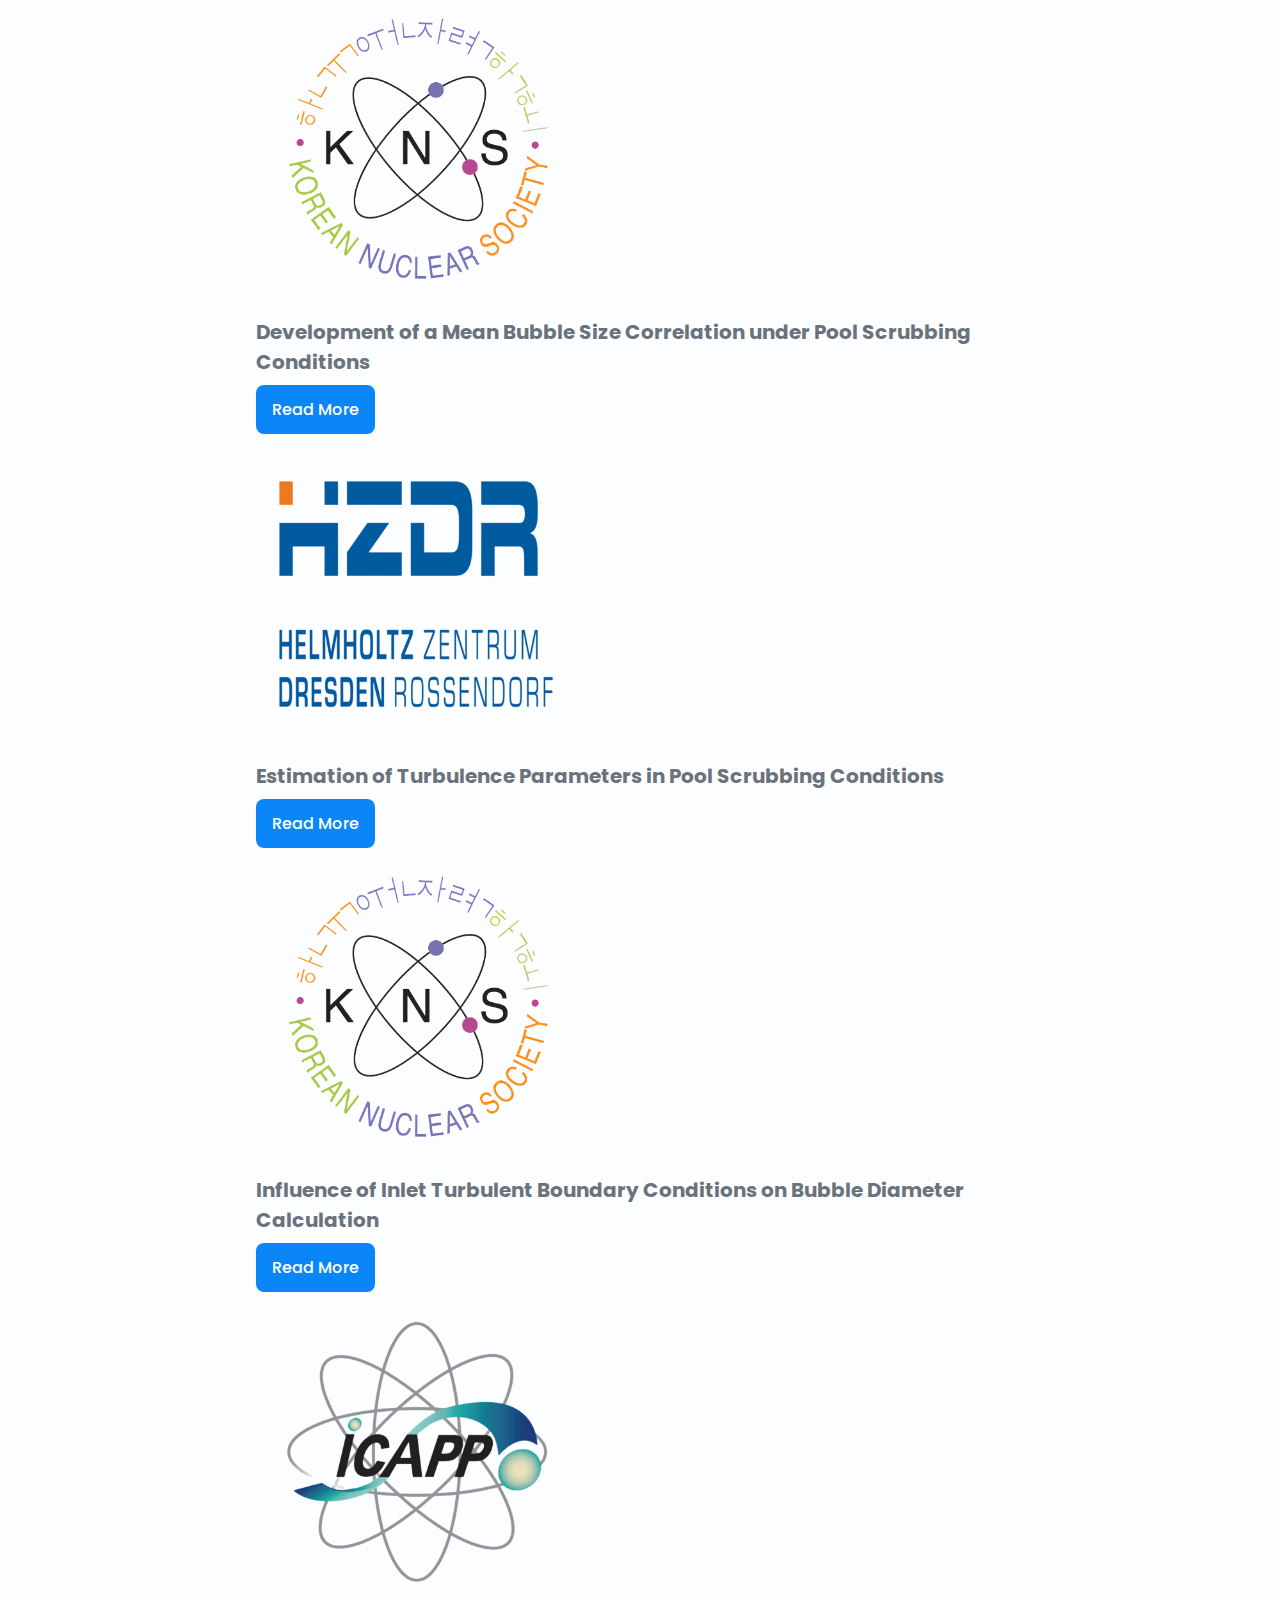
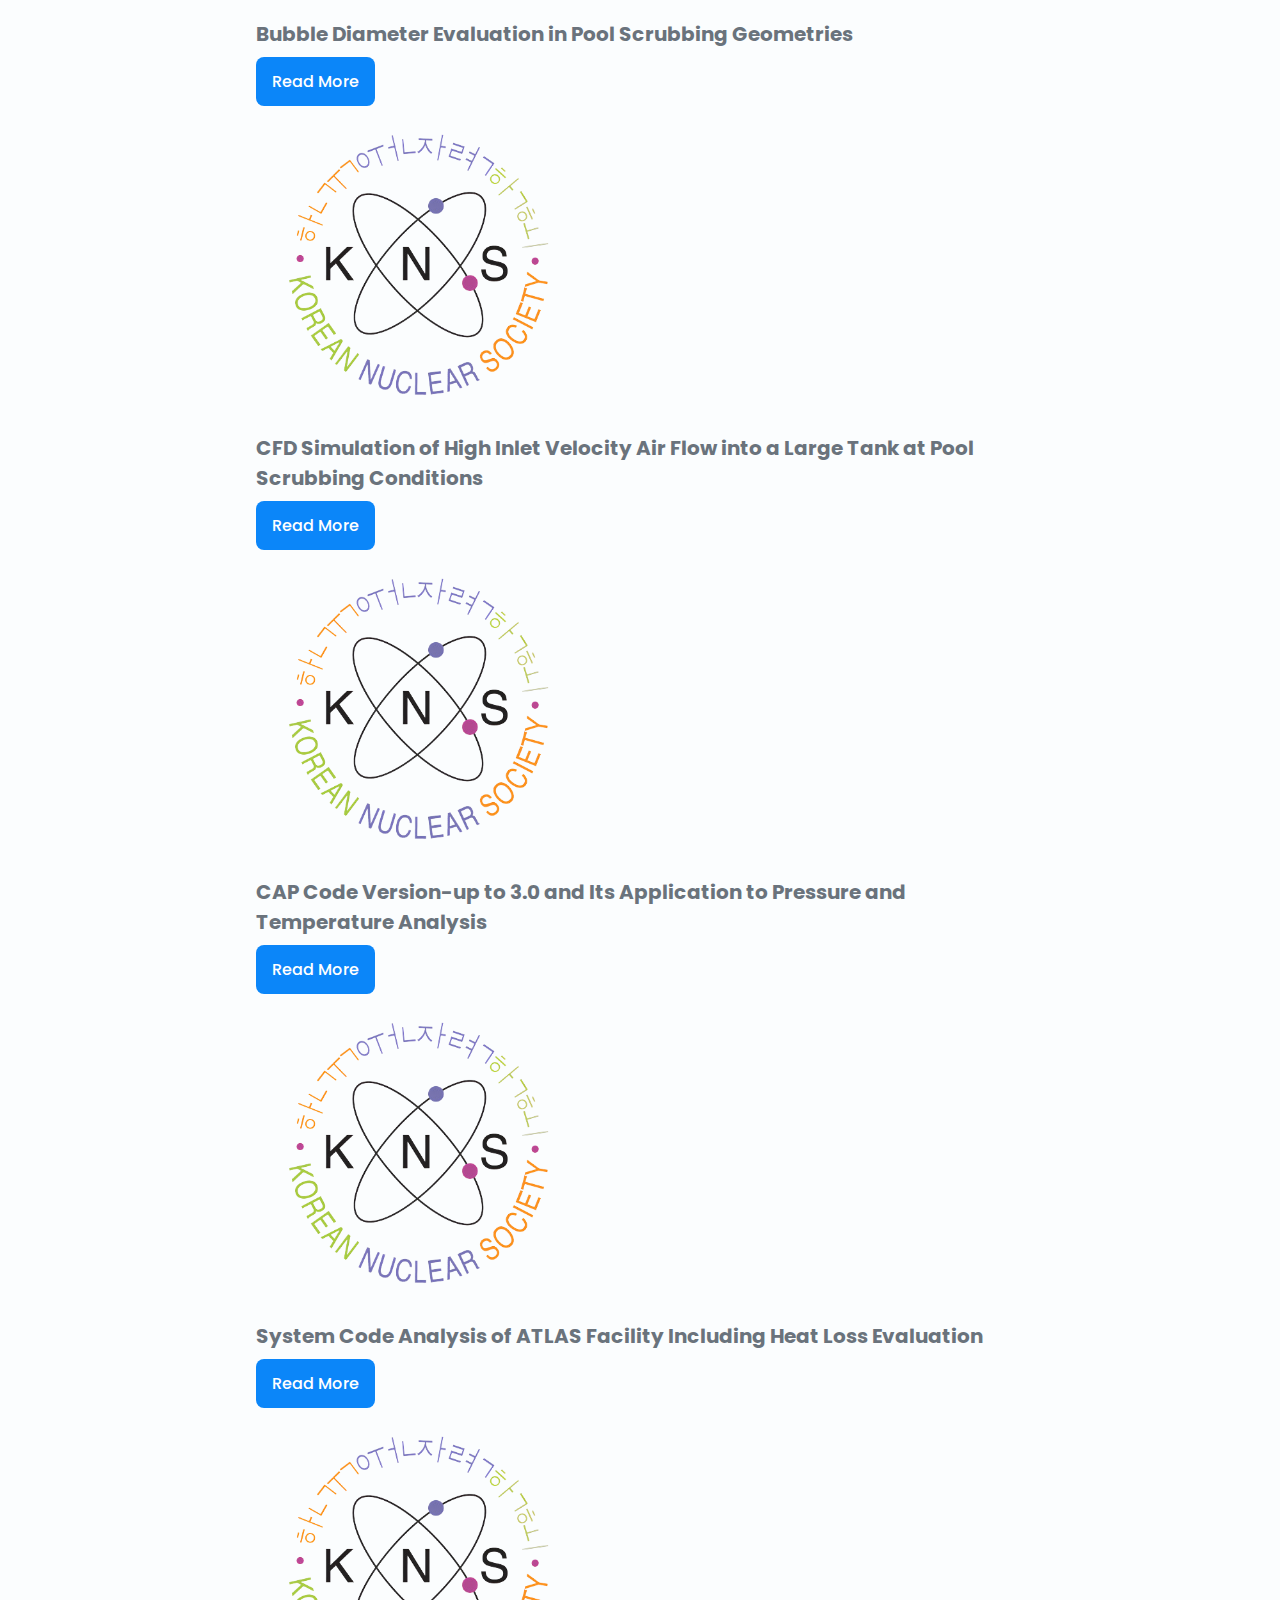
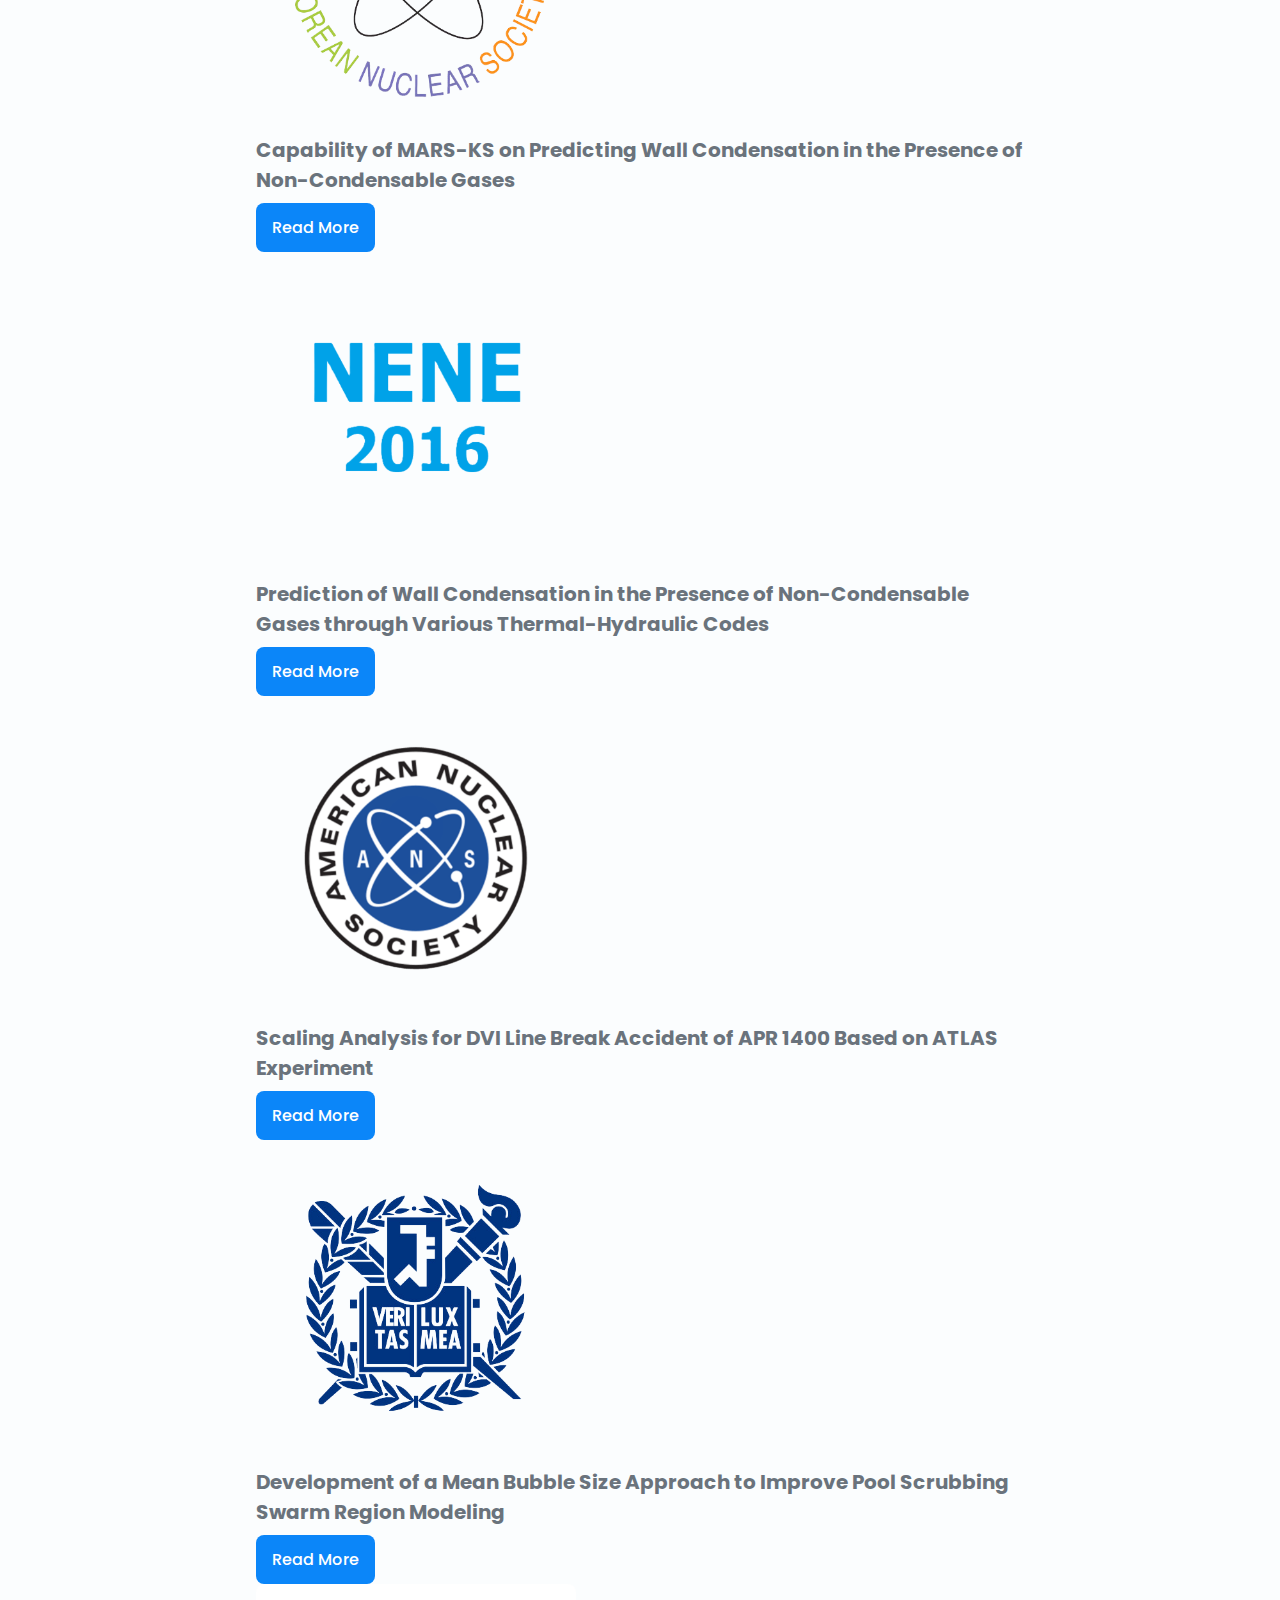
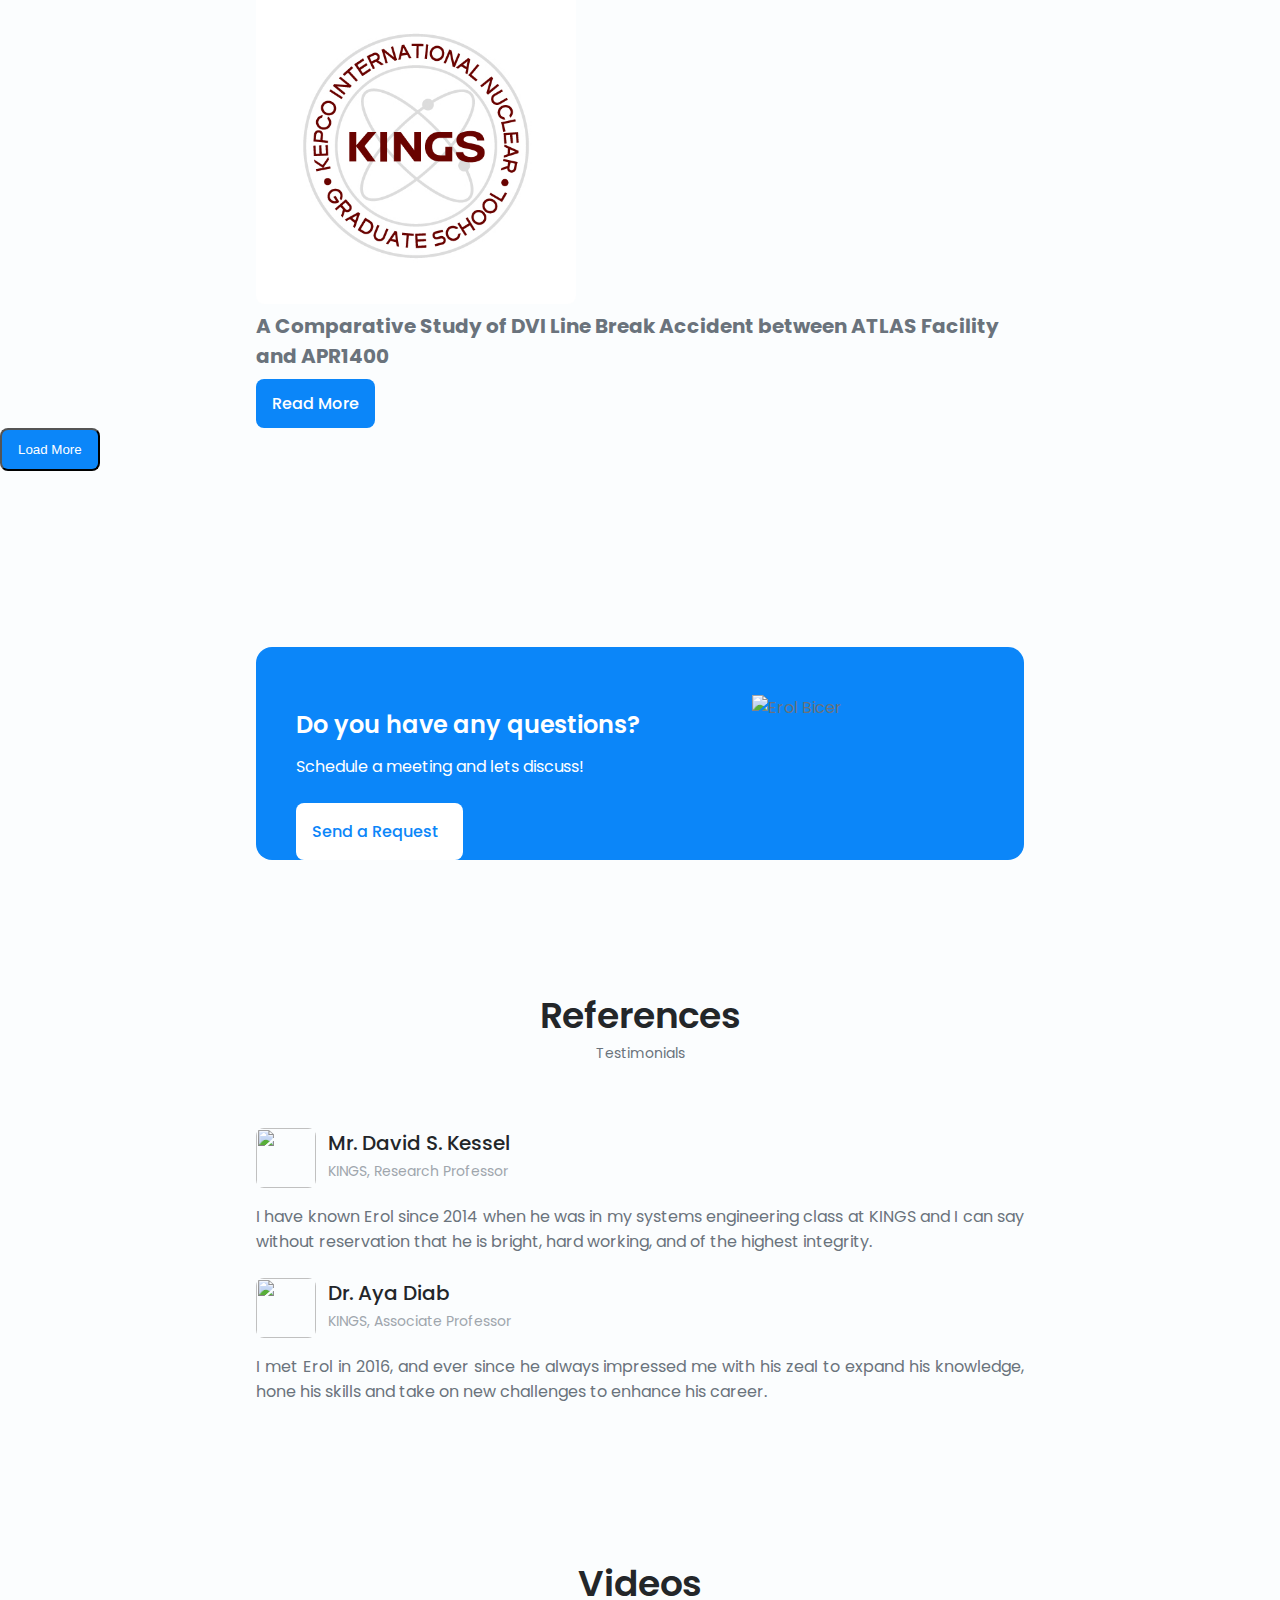
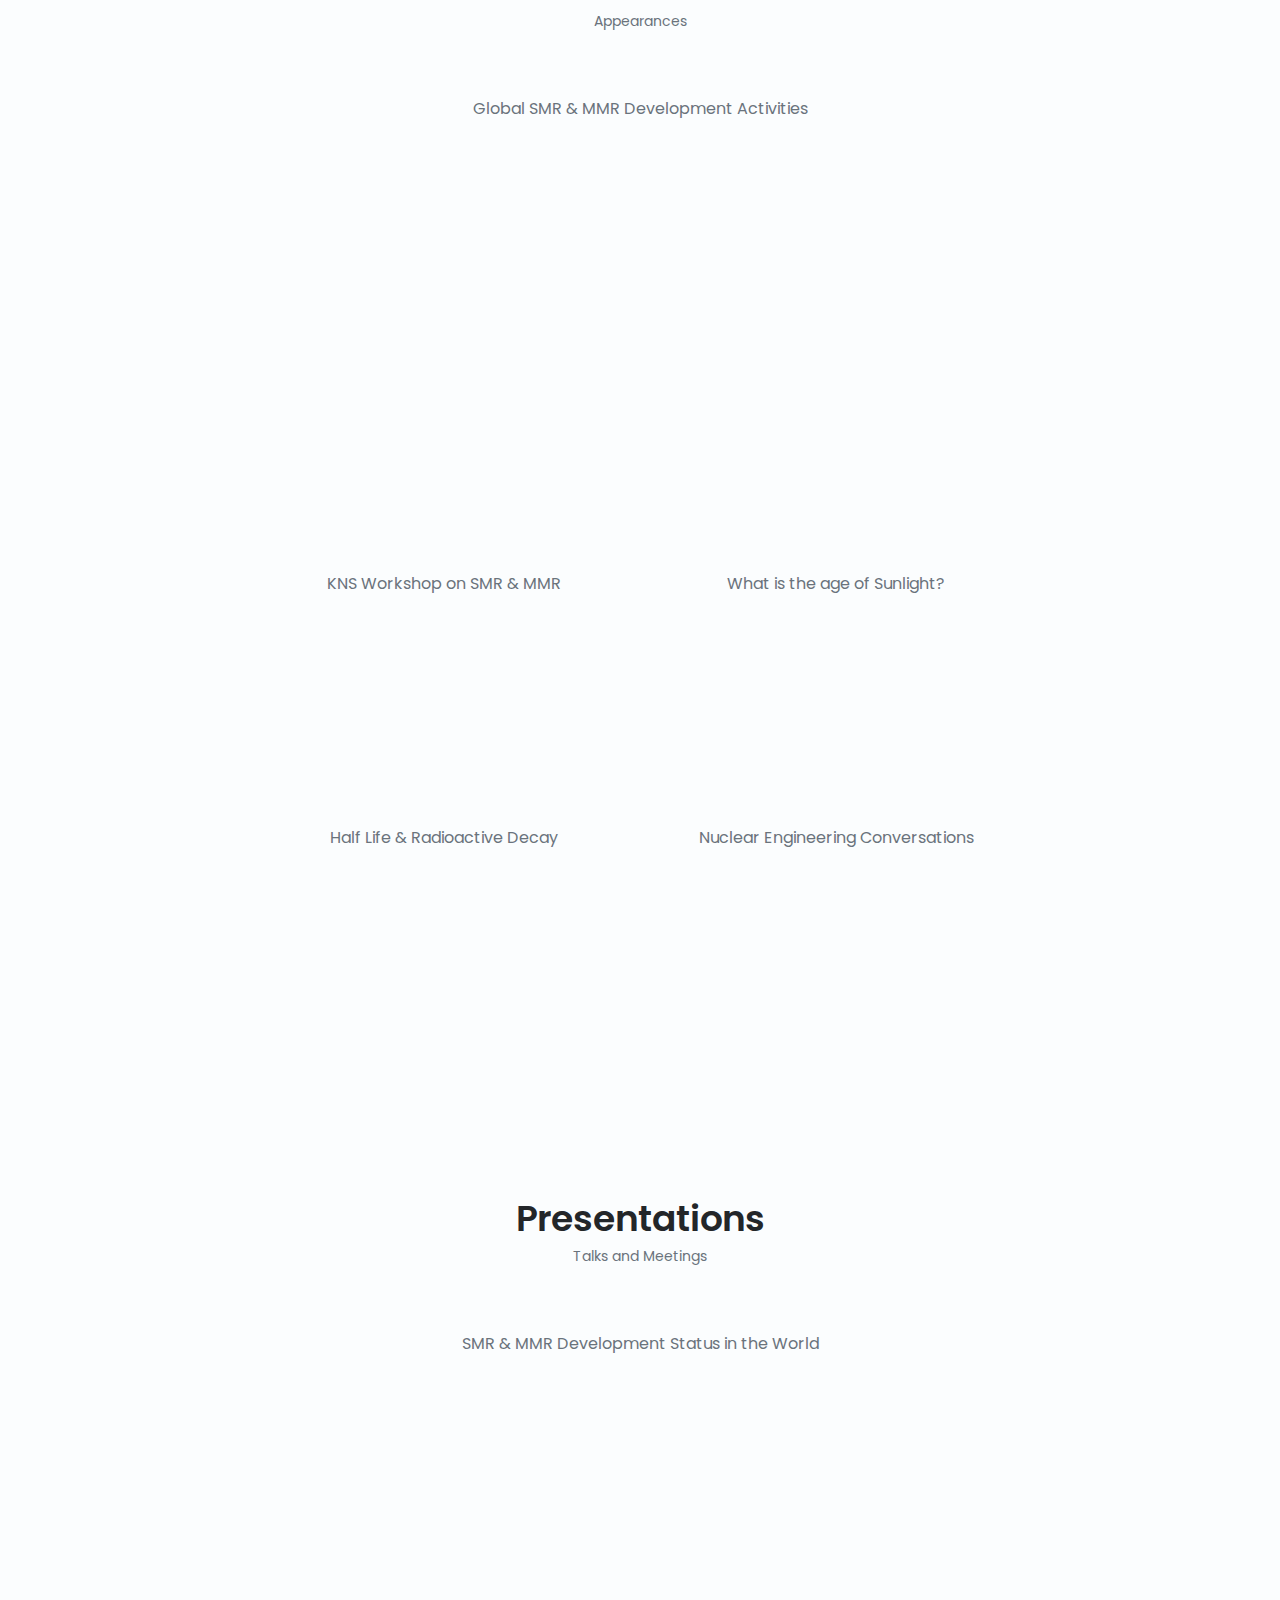
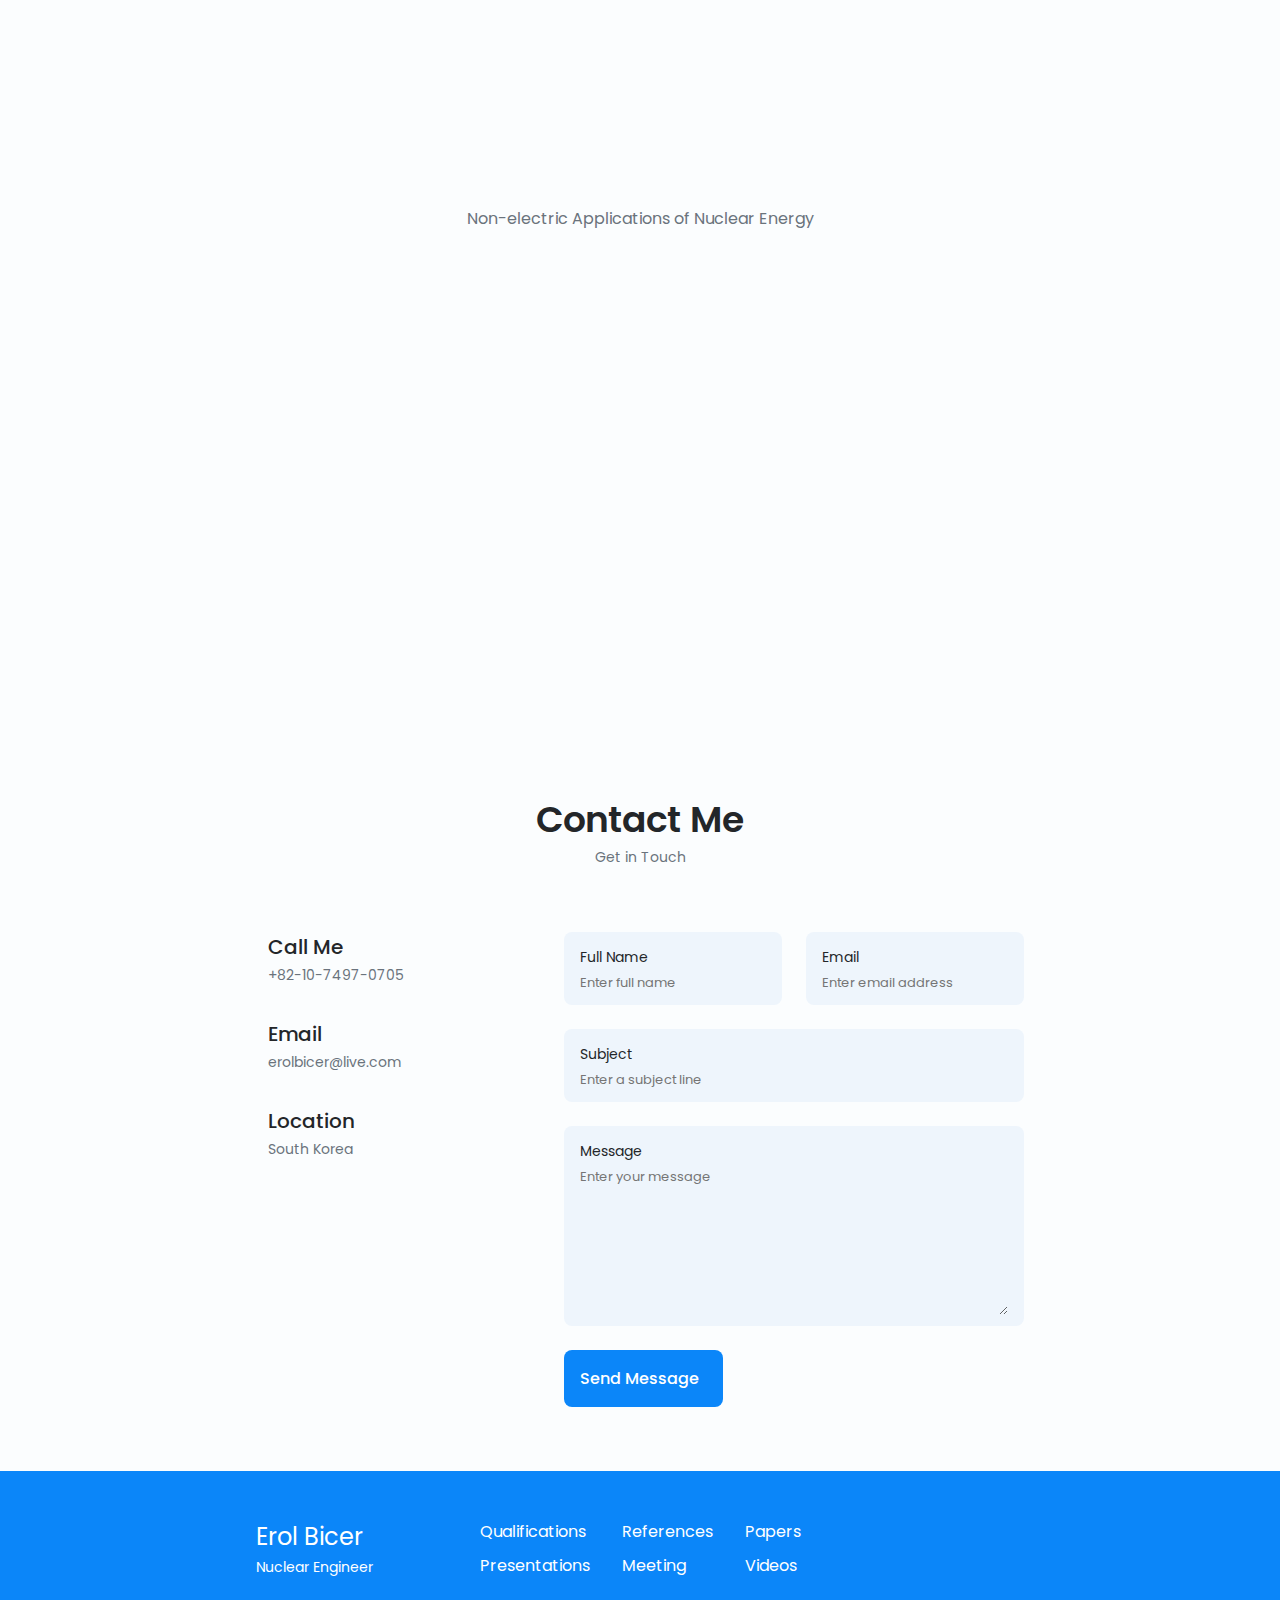
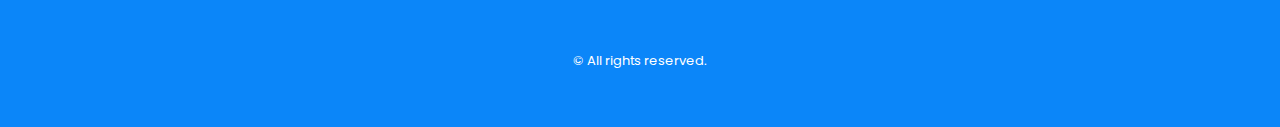
==== commit cea8e6bc: "Update index.html" ====
--- a/index.html
+++ b/index.html
@@ -175,7 +175,7 @@
                         <div class="home__data">
                             <h1 class="home__title">Erol Bicer, Ph.D.</h1>
                             <h3 class="home__subtitle">Nuclear Engineer</h3>
-                            <p class="home__description">I specialize in conducting comprehensive safety analyses for various types of nuclear power plants using advanced system and computational fluid dynamics codes.</p>
+                            <p class="home__description">I specialize in conducting comprehensive nuclear safety analyses and international project development.</p>
                             <a href="#contact" class="button button--flex">
                                 Contact Me <i class="uil uil-message button__icon"></i>
                             </a>
@@ -202,8 +202,8 @@
 
 
                     <div class="about__data">
-                        <p class="about__description">My experience
-                            encompasses successfully developing, leading, and completing international projects through effective collaboration with global teams.</p>
+                        <p class="about__description">My experience encompasses safety analyses for various nuclear power plant types using advanced system and CFD codes, 
+                            along with successfully developing, leading, and completing international projects through effective collaboration with global teams.</p>
 
                         <div class="about__info">
                             <div>
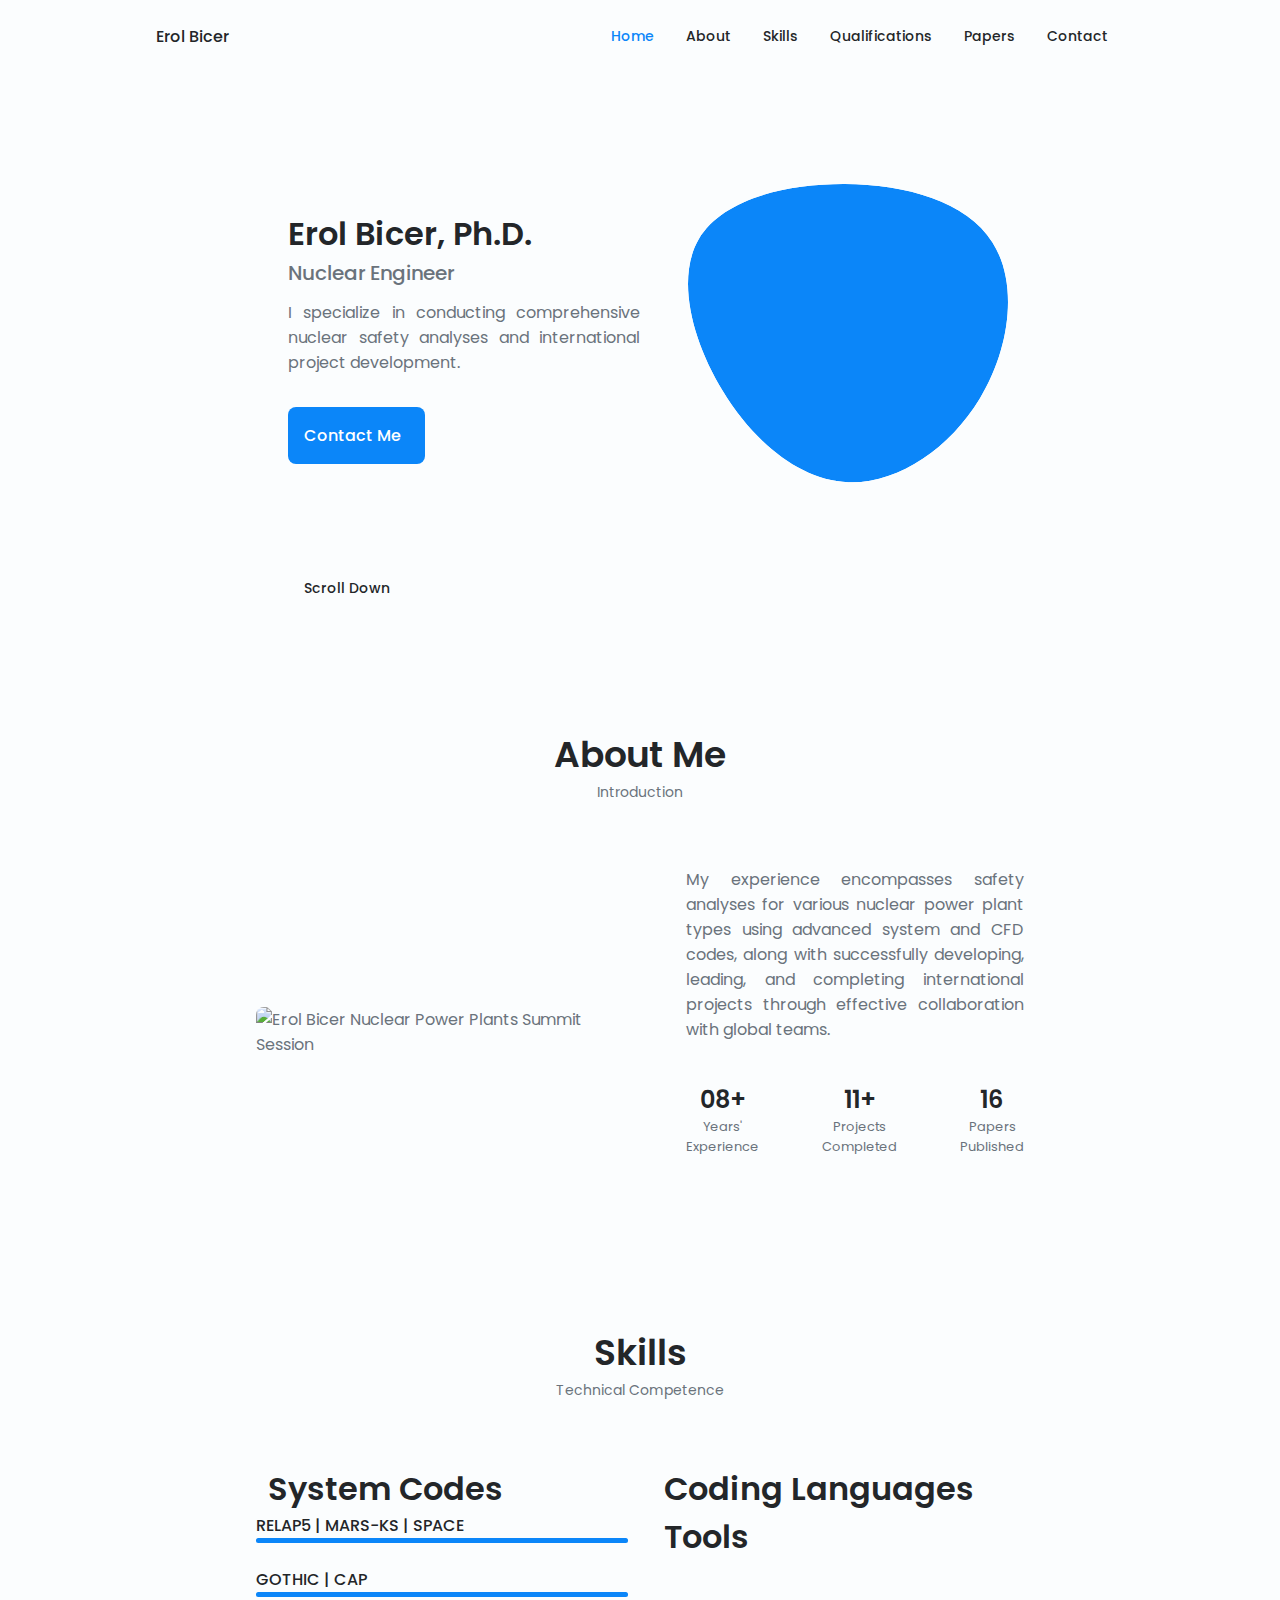
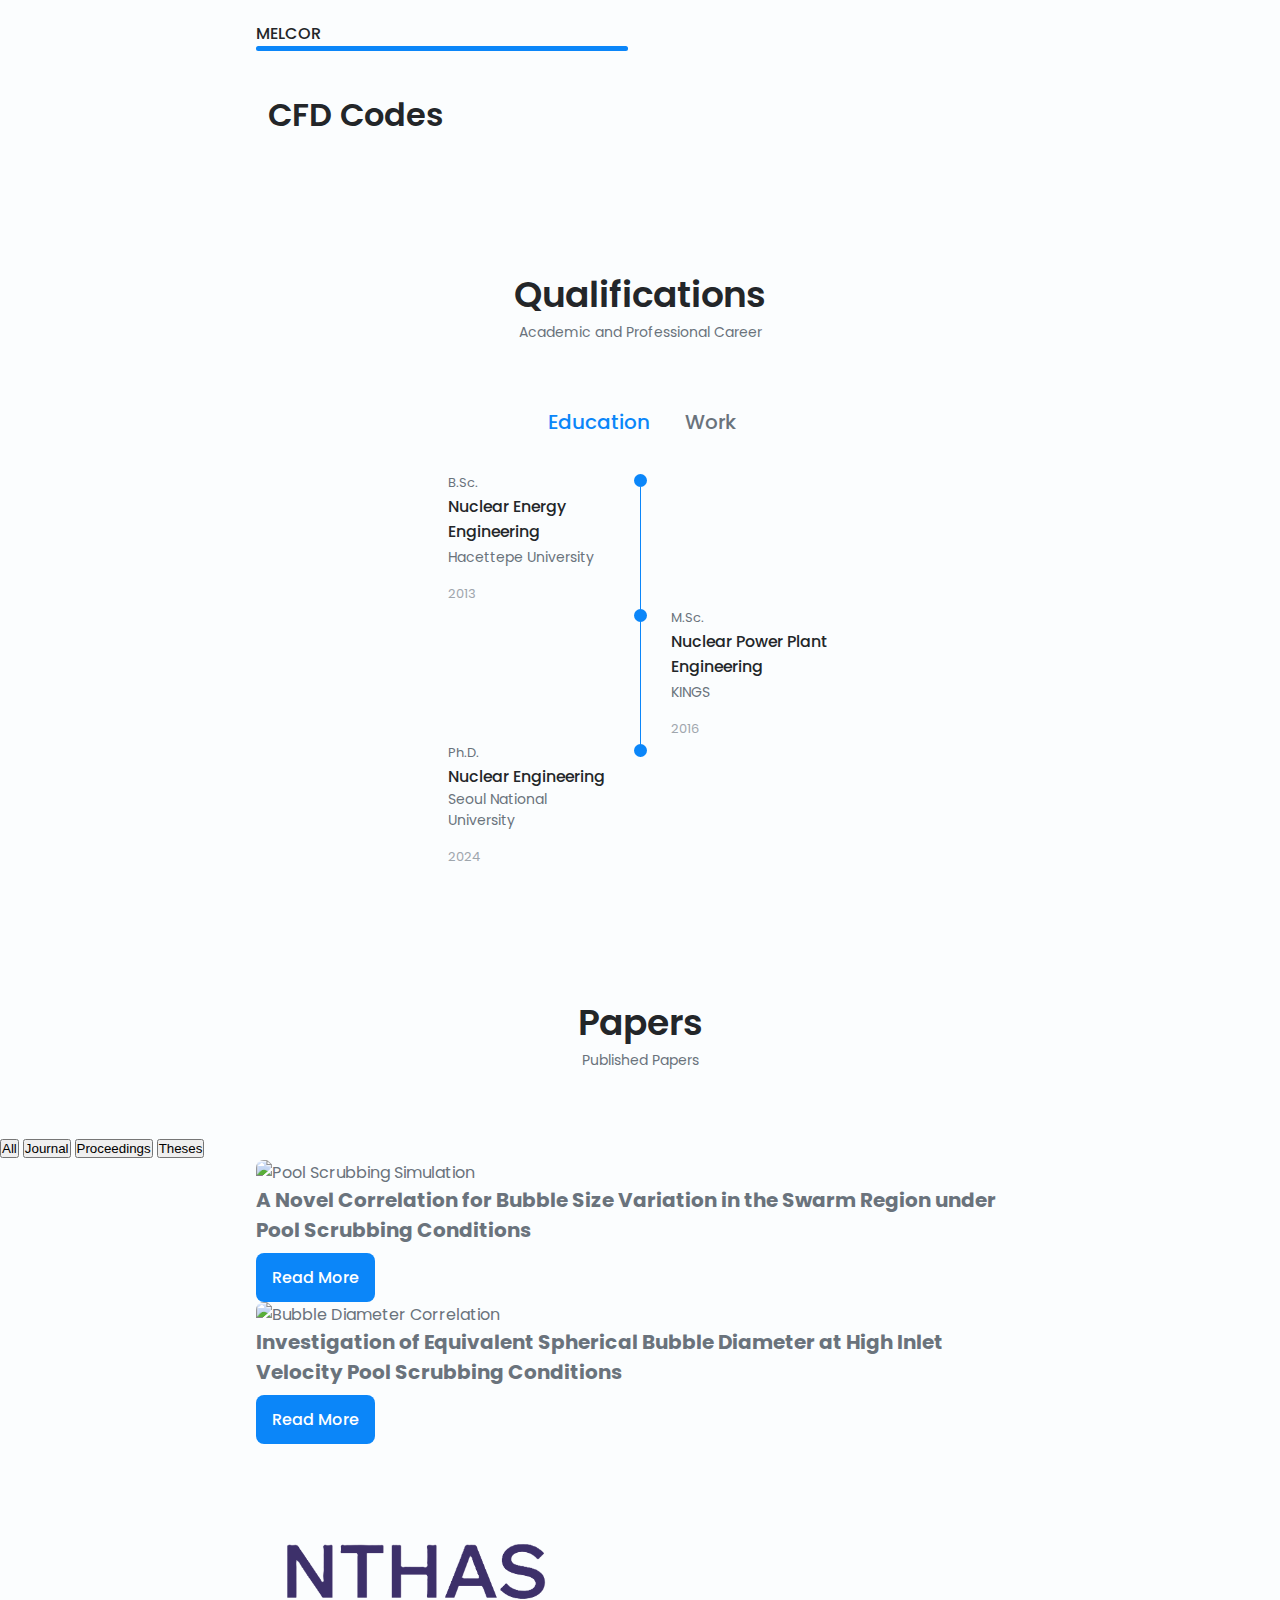
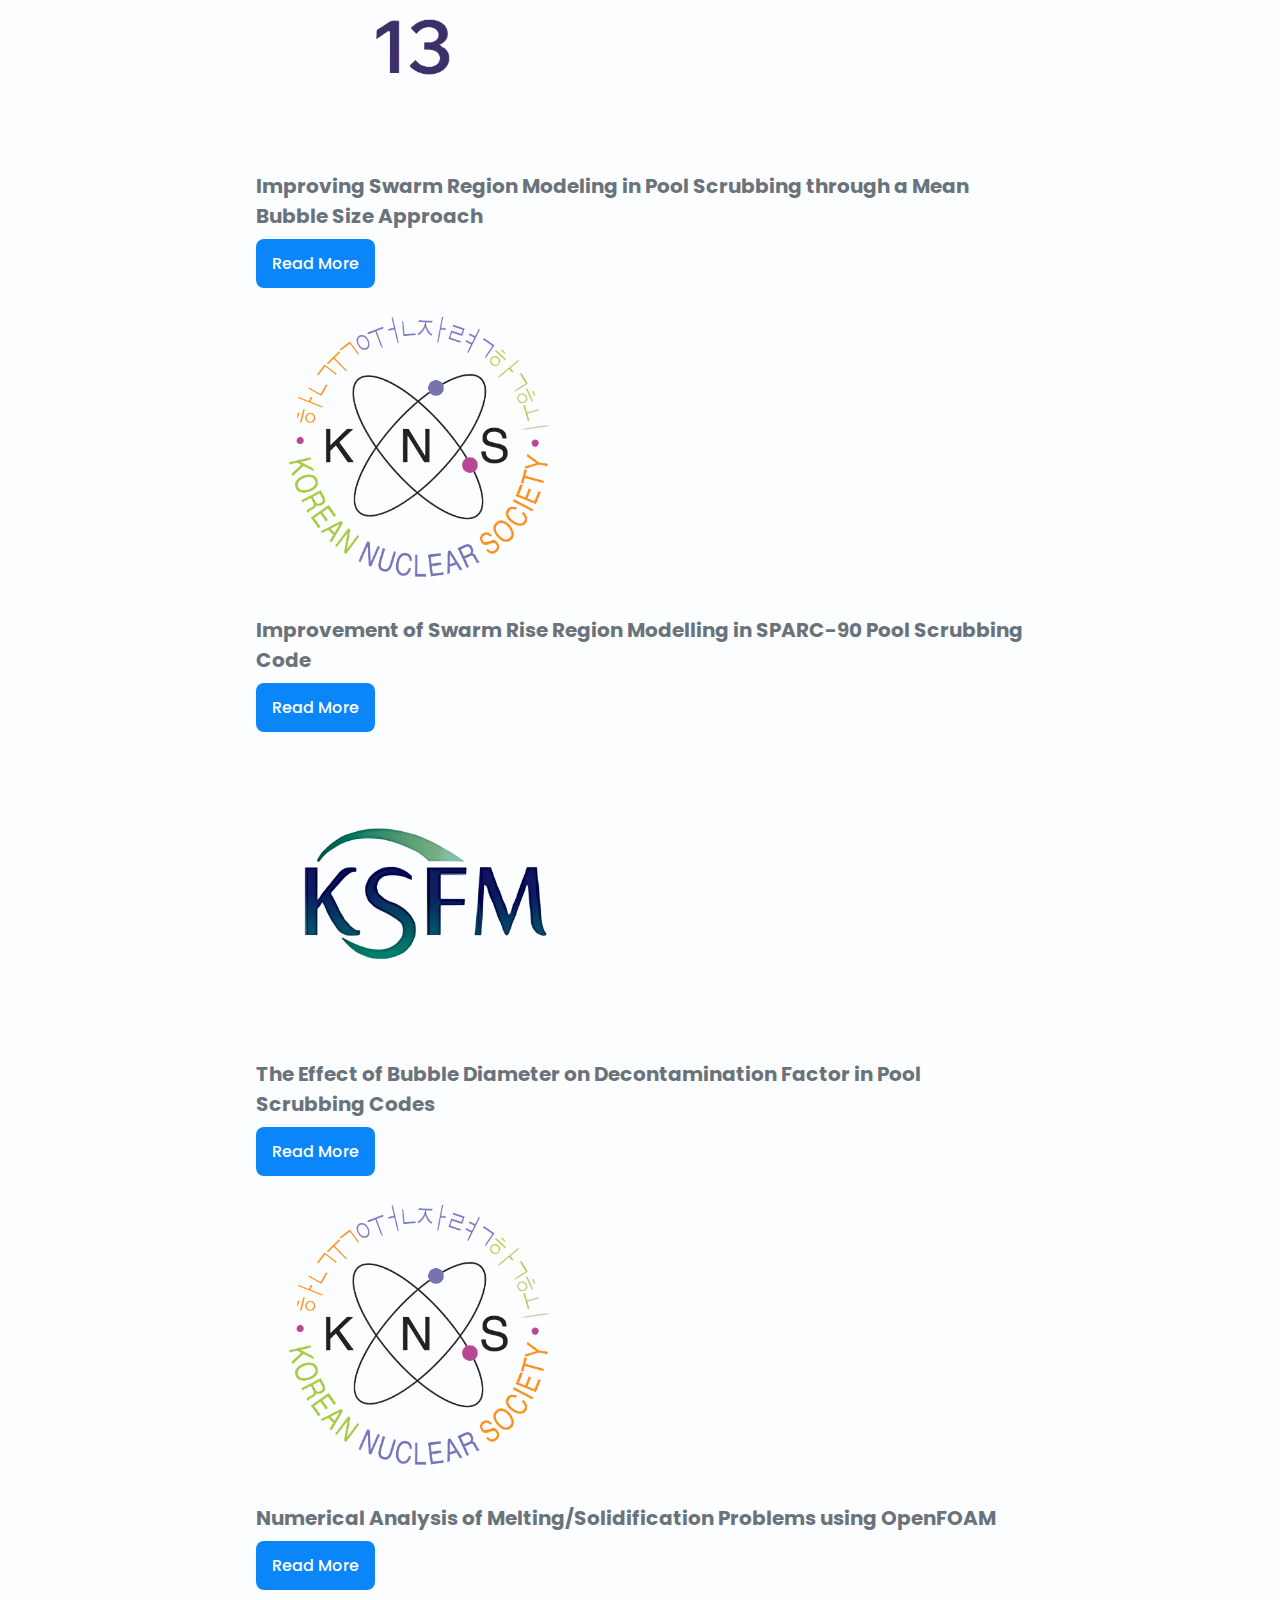
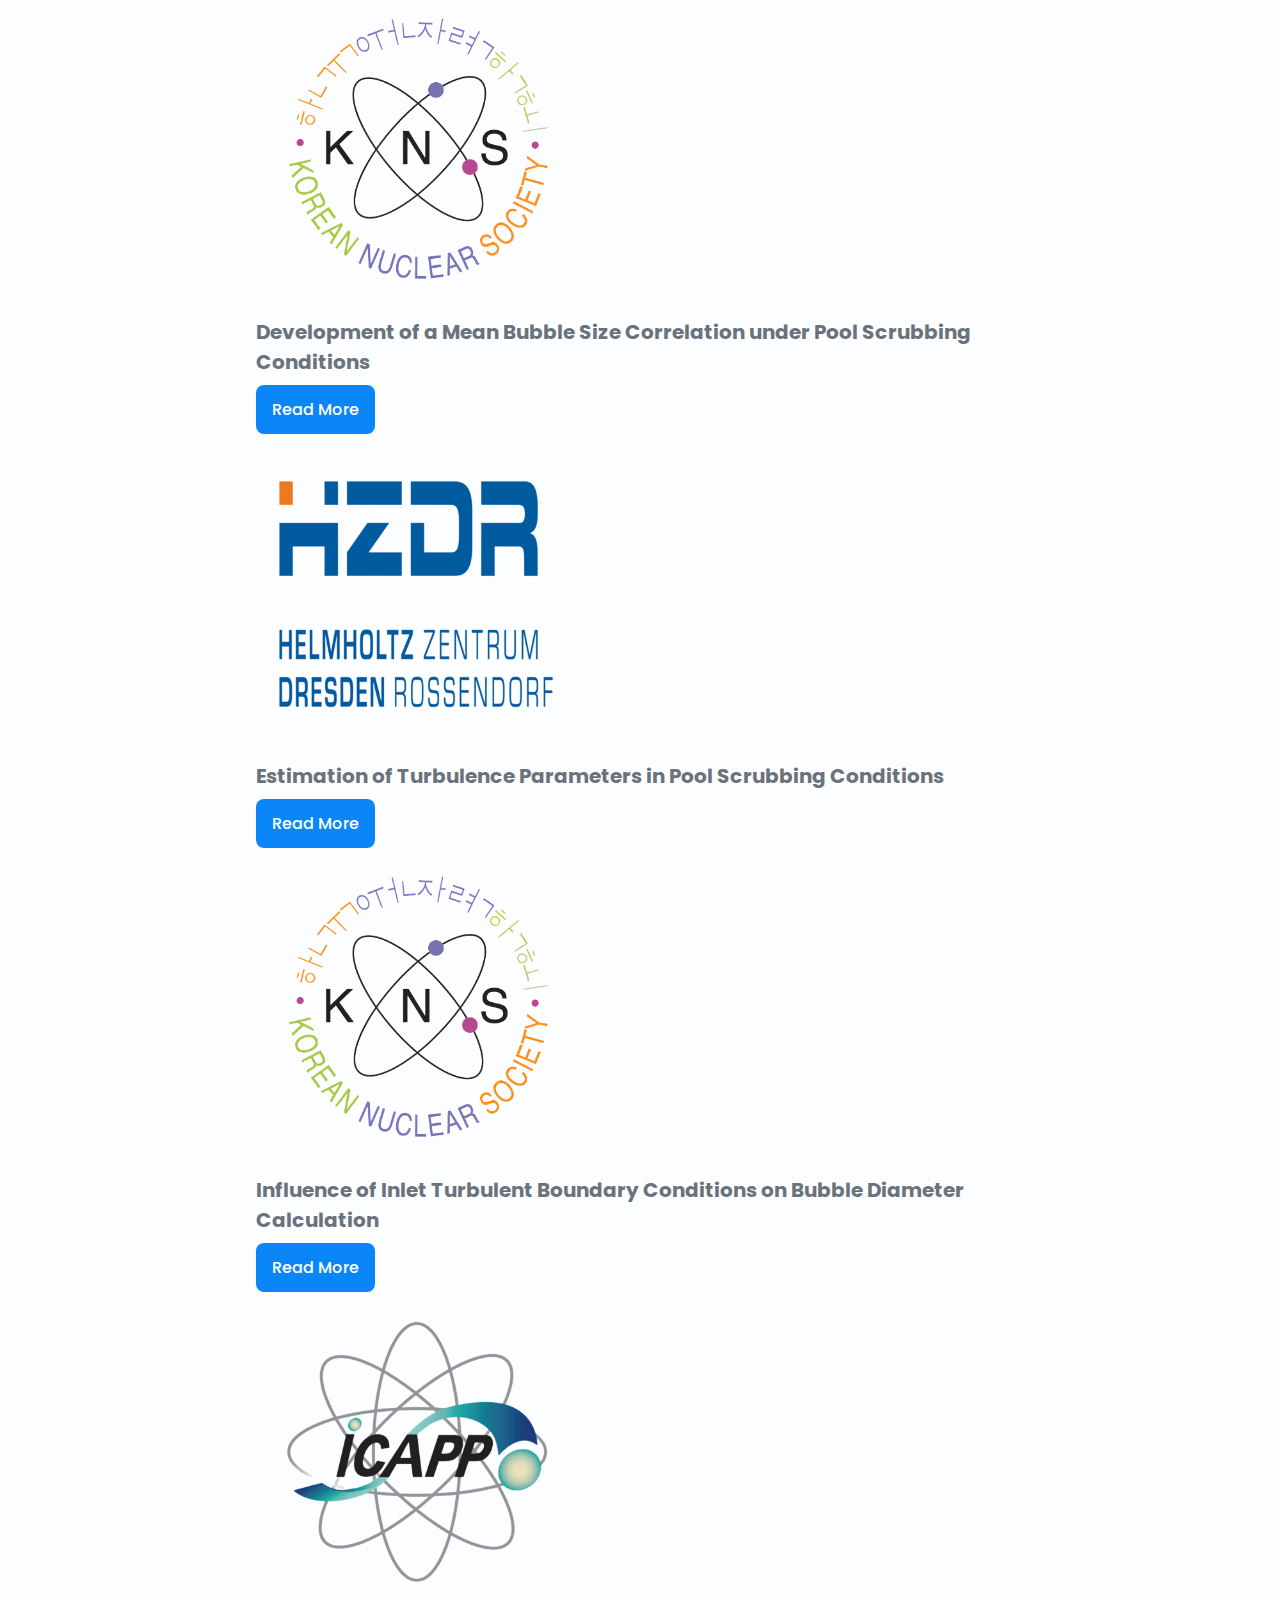
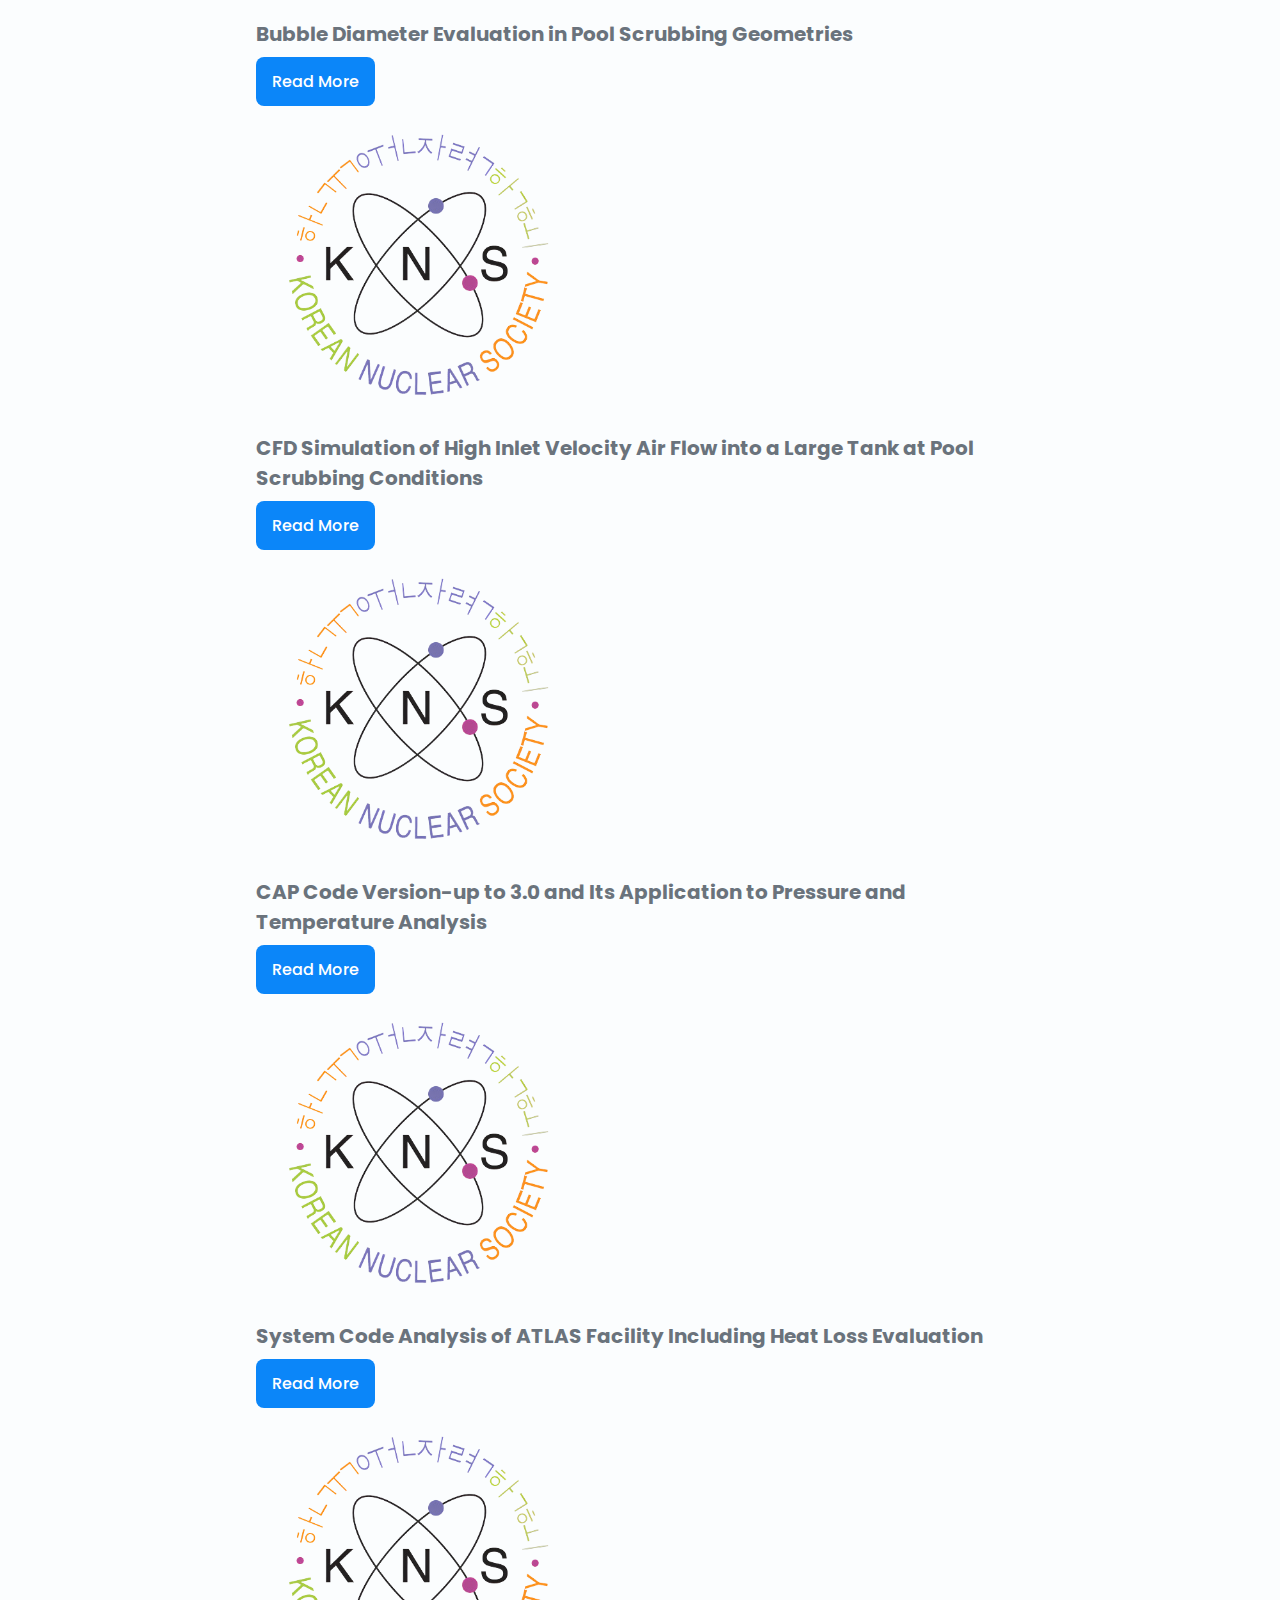
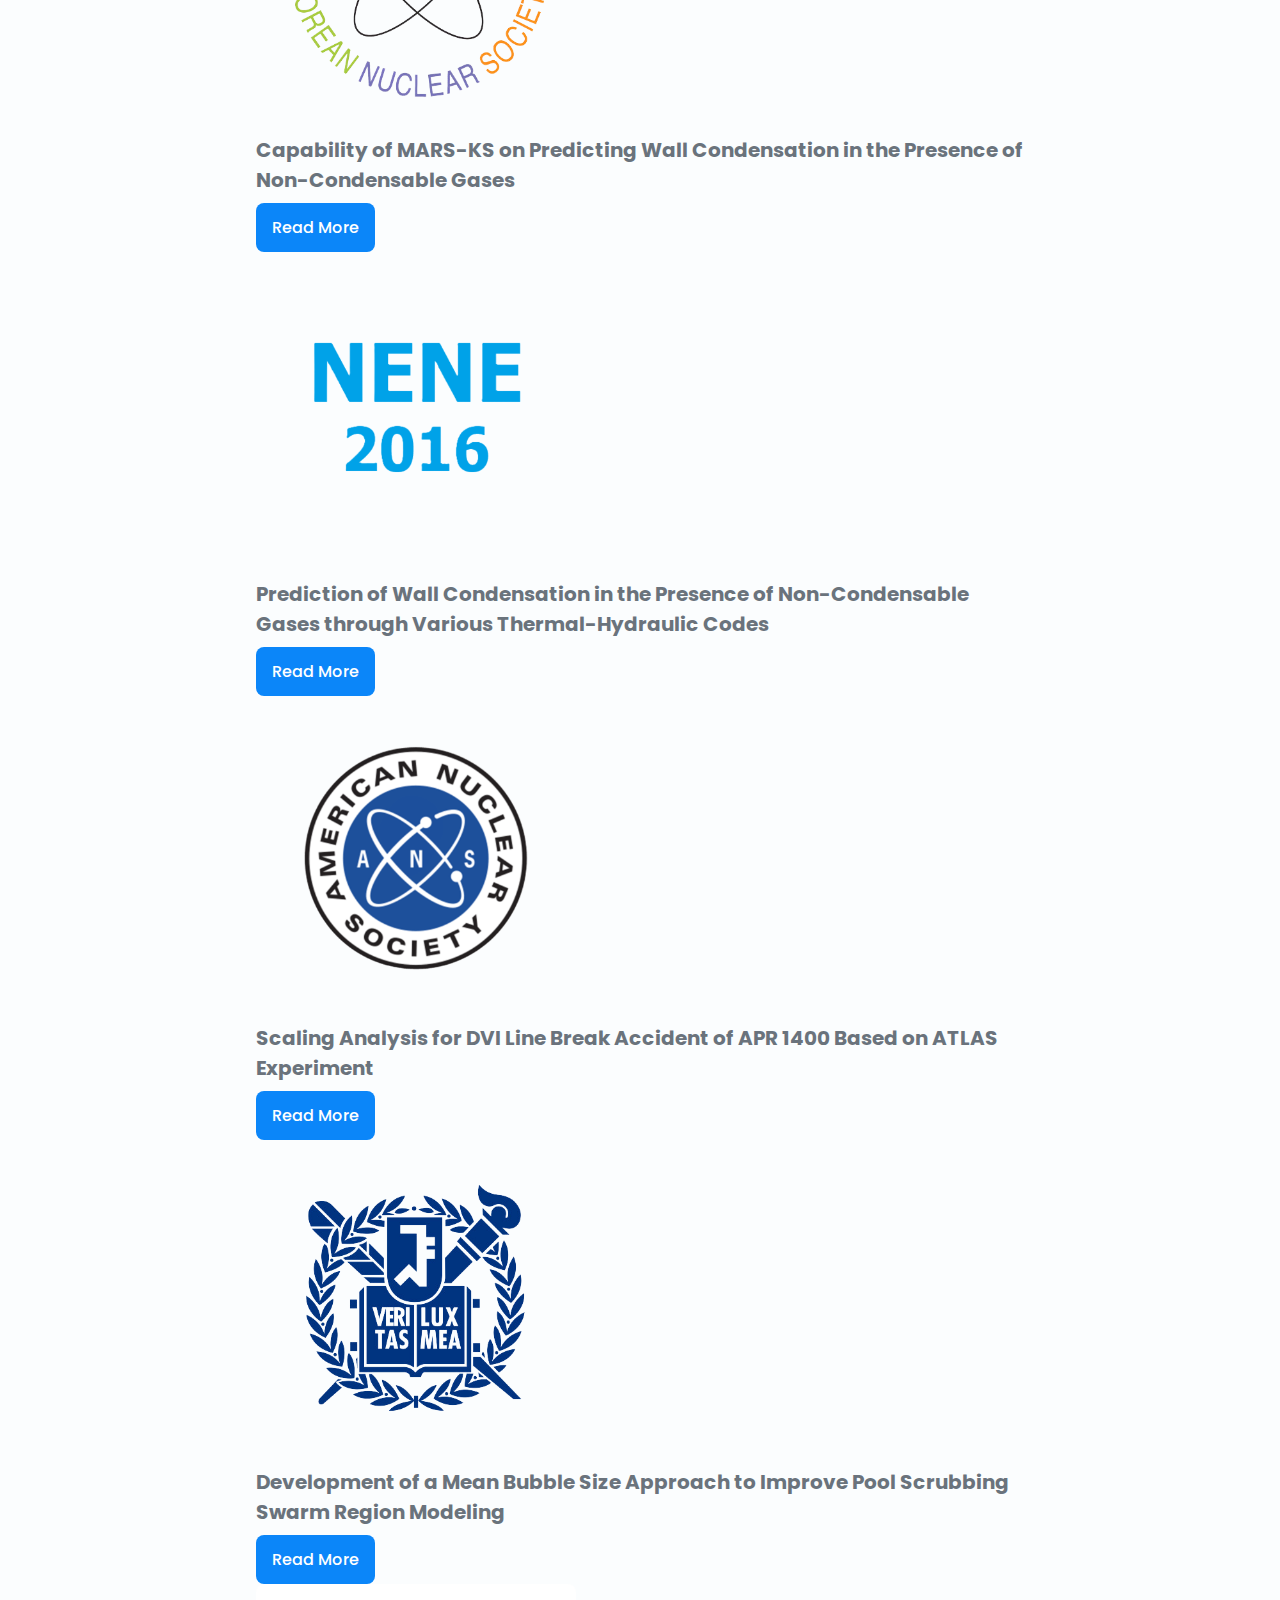
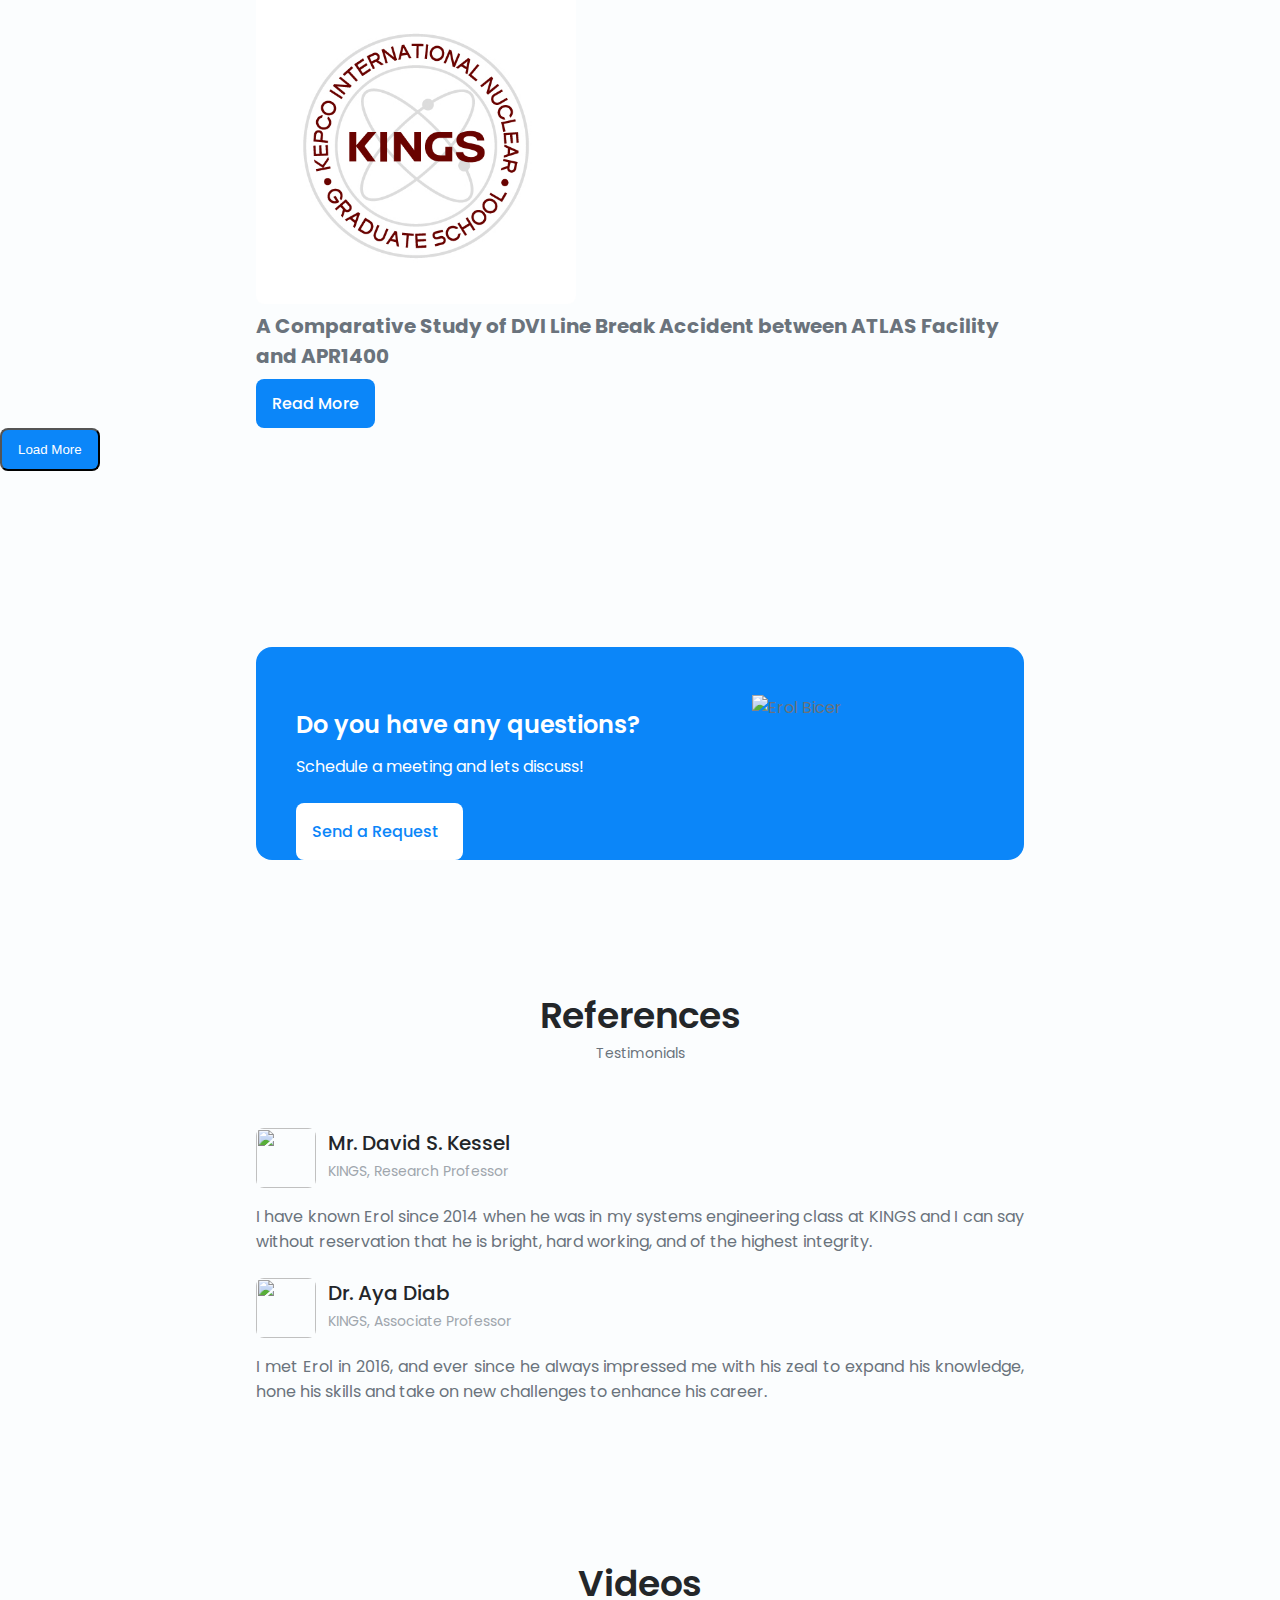
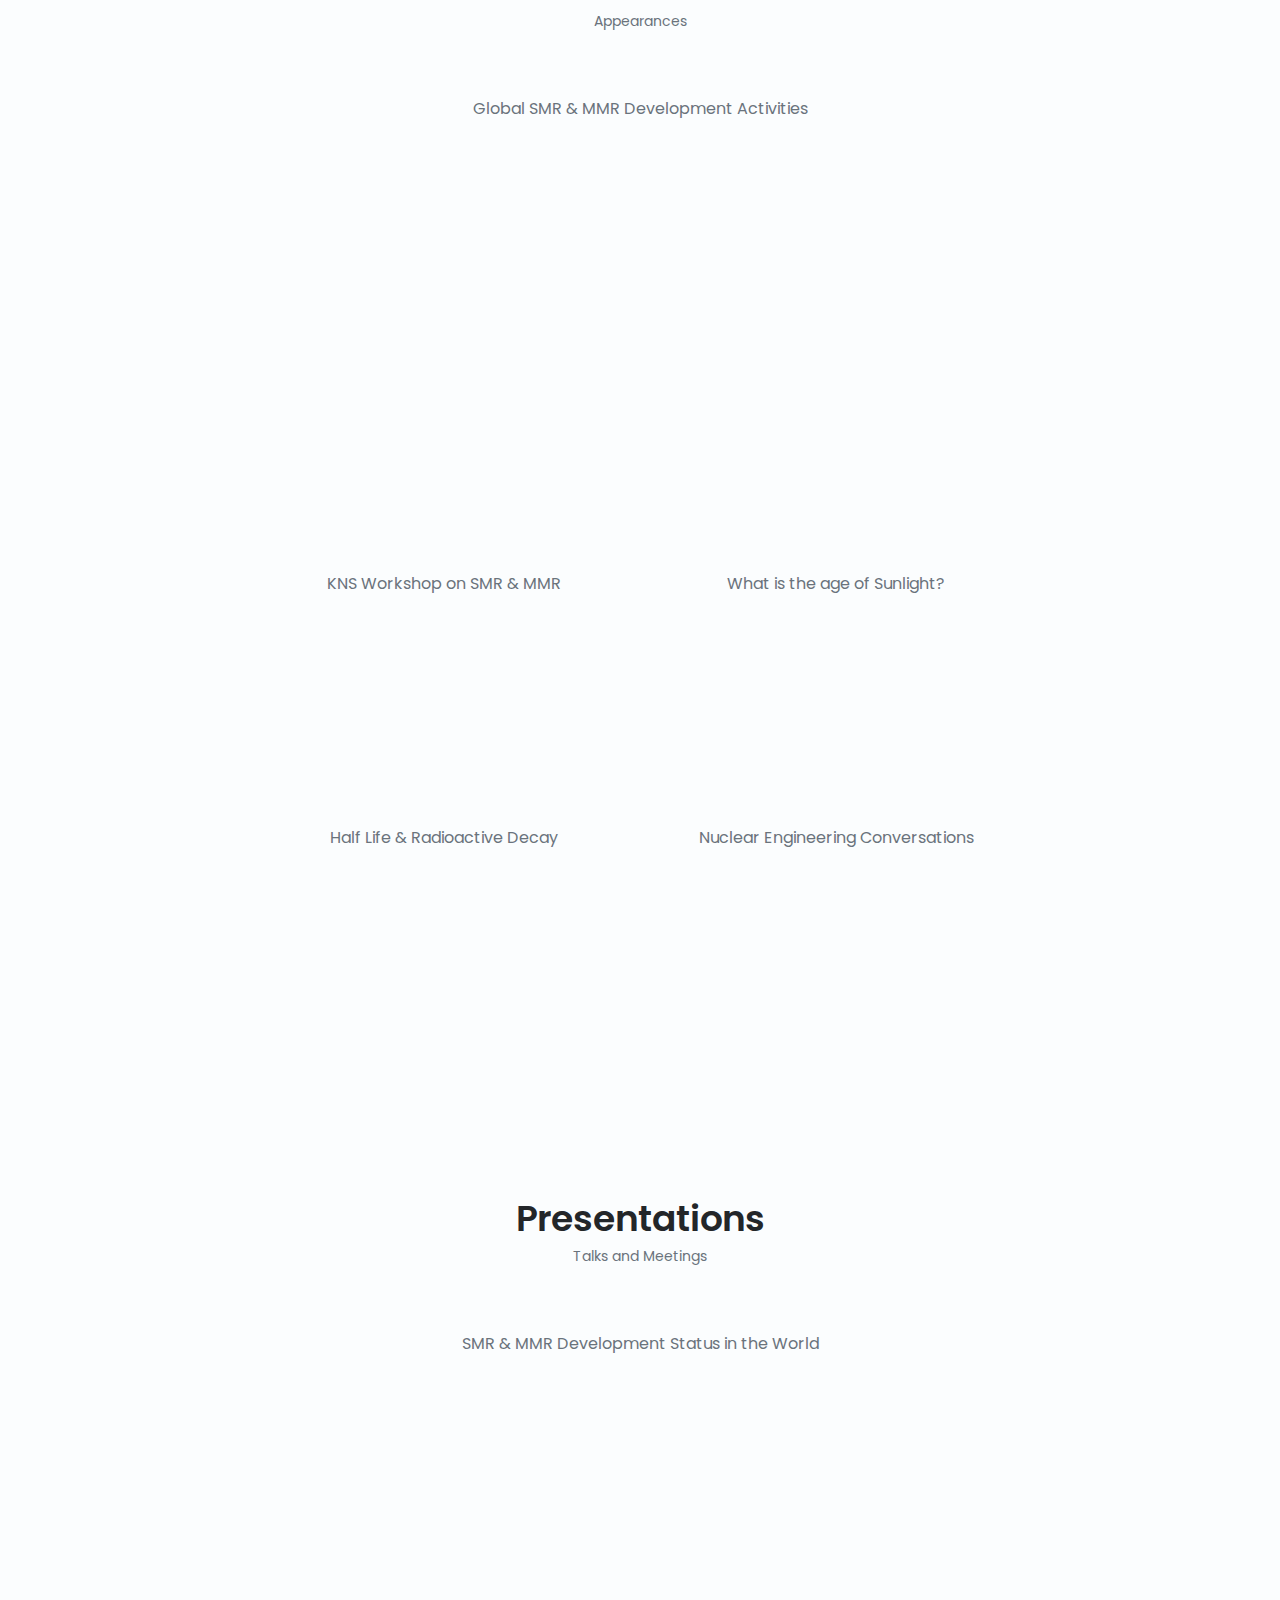
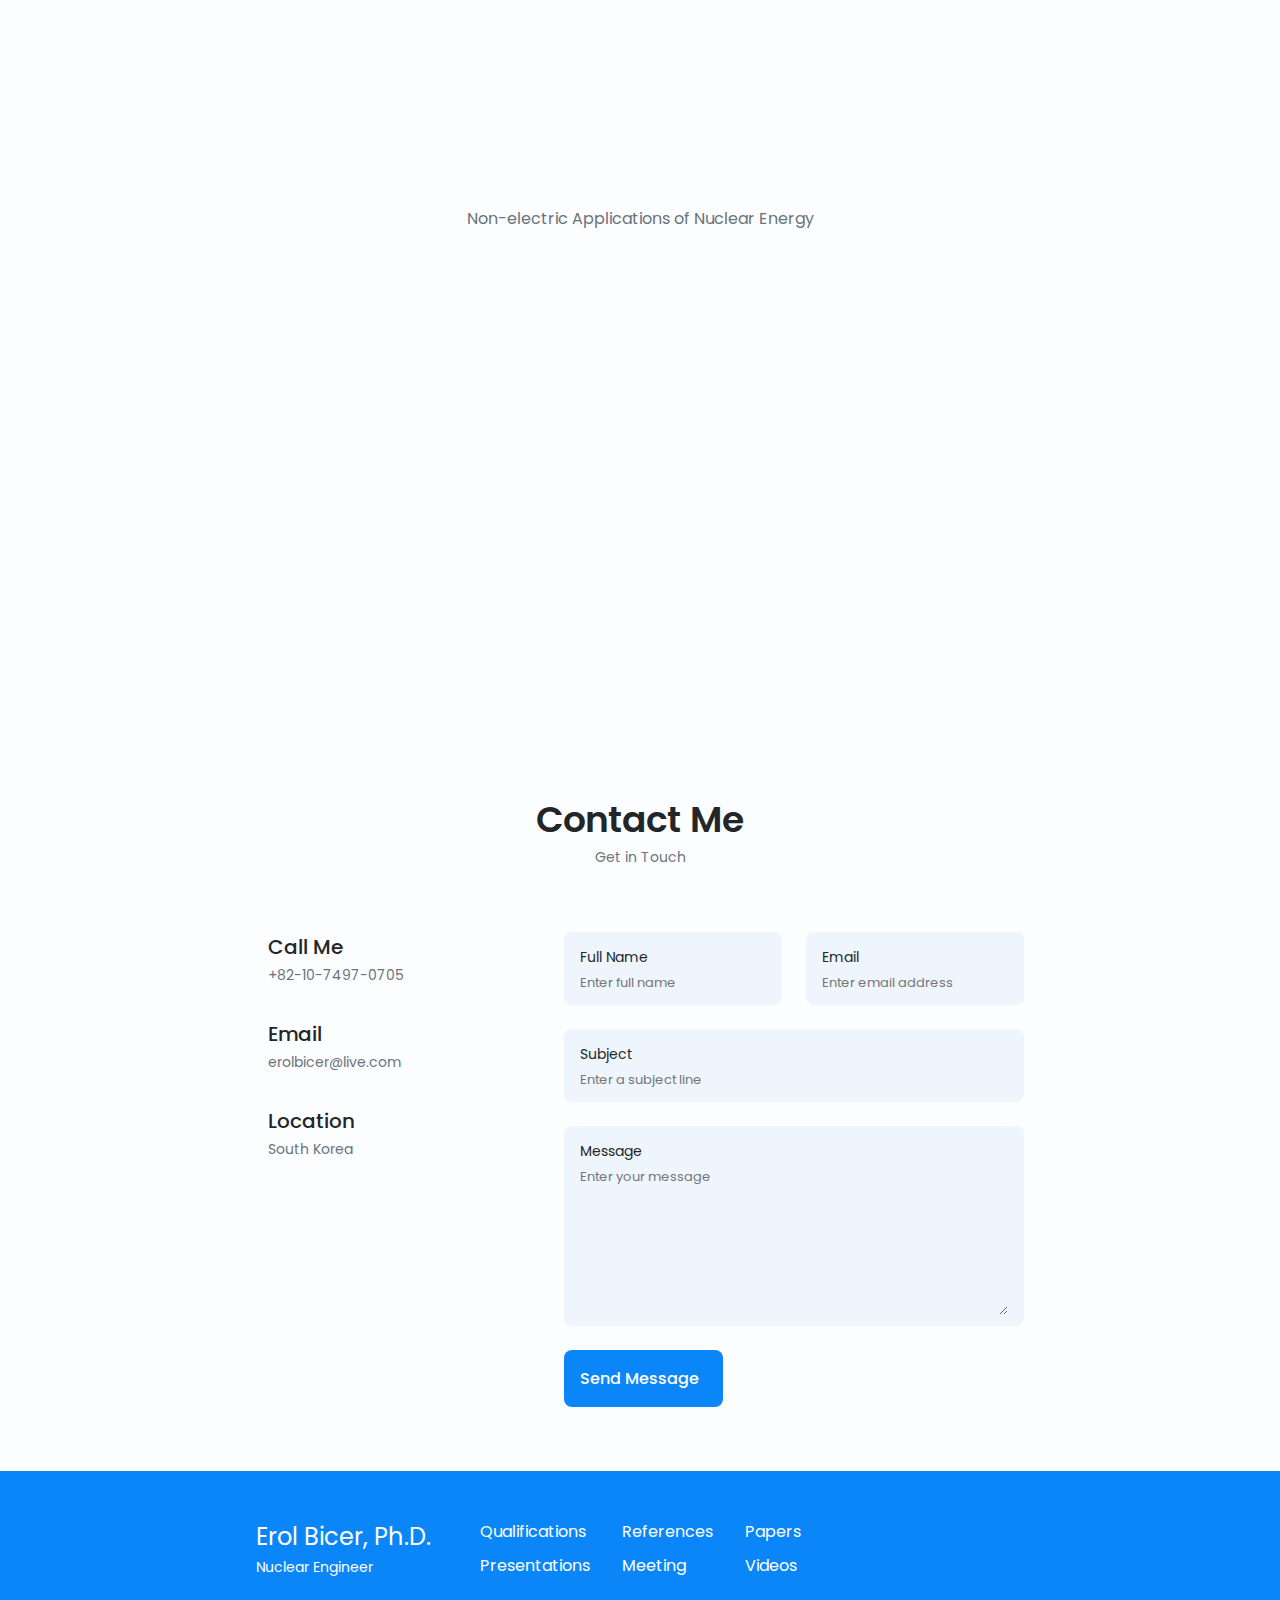
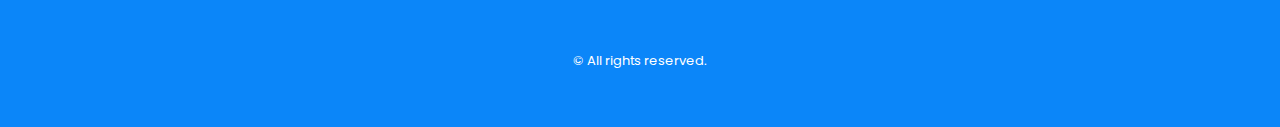
==== commit 1316d8e1: "Update index.html" ====
--- a/index.html
+++ b/index.html
@@ -1021,7 +1021,7 @@
             <div class="footer__bg">
                 <div class="footer__container container grid">
                     <div>
-                        <a href="#" class="footer__title">Erol Bicer</a><br>
+                        <a href="#" class="footer__title">Erol Bicer, Ph.D.</a><br>
                         <span class="footer__subtitle">Nuclear Engineer</span>
                     </div>
 
